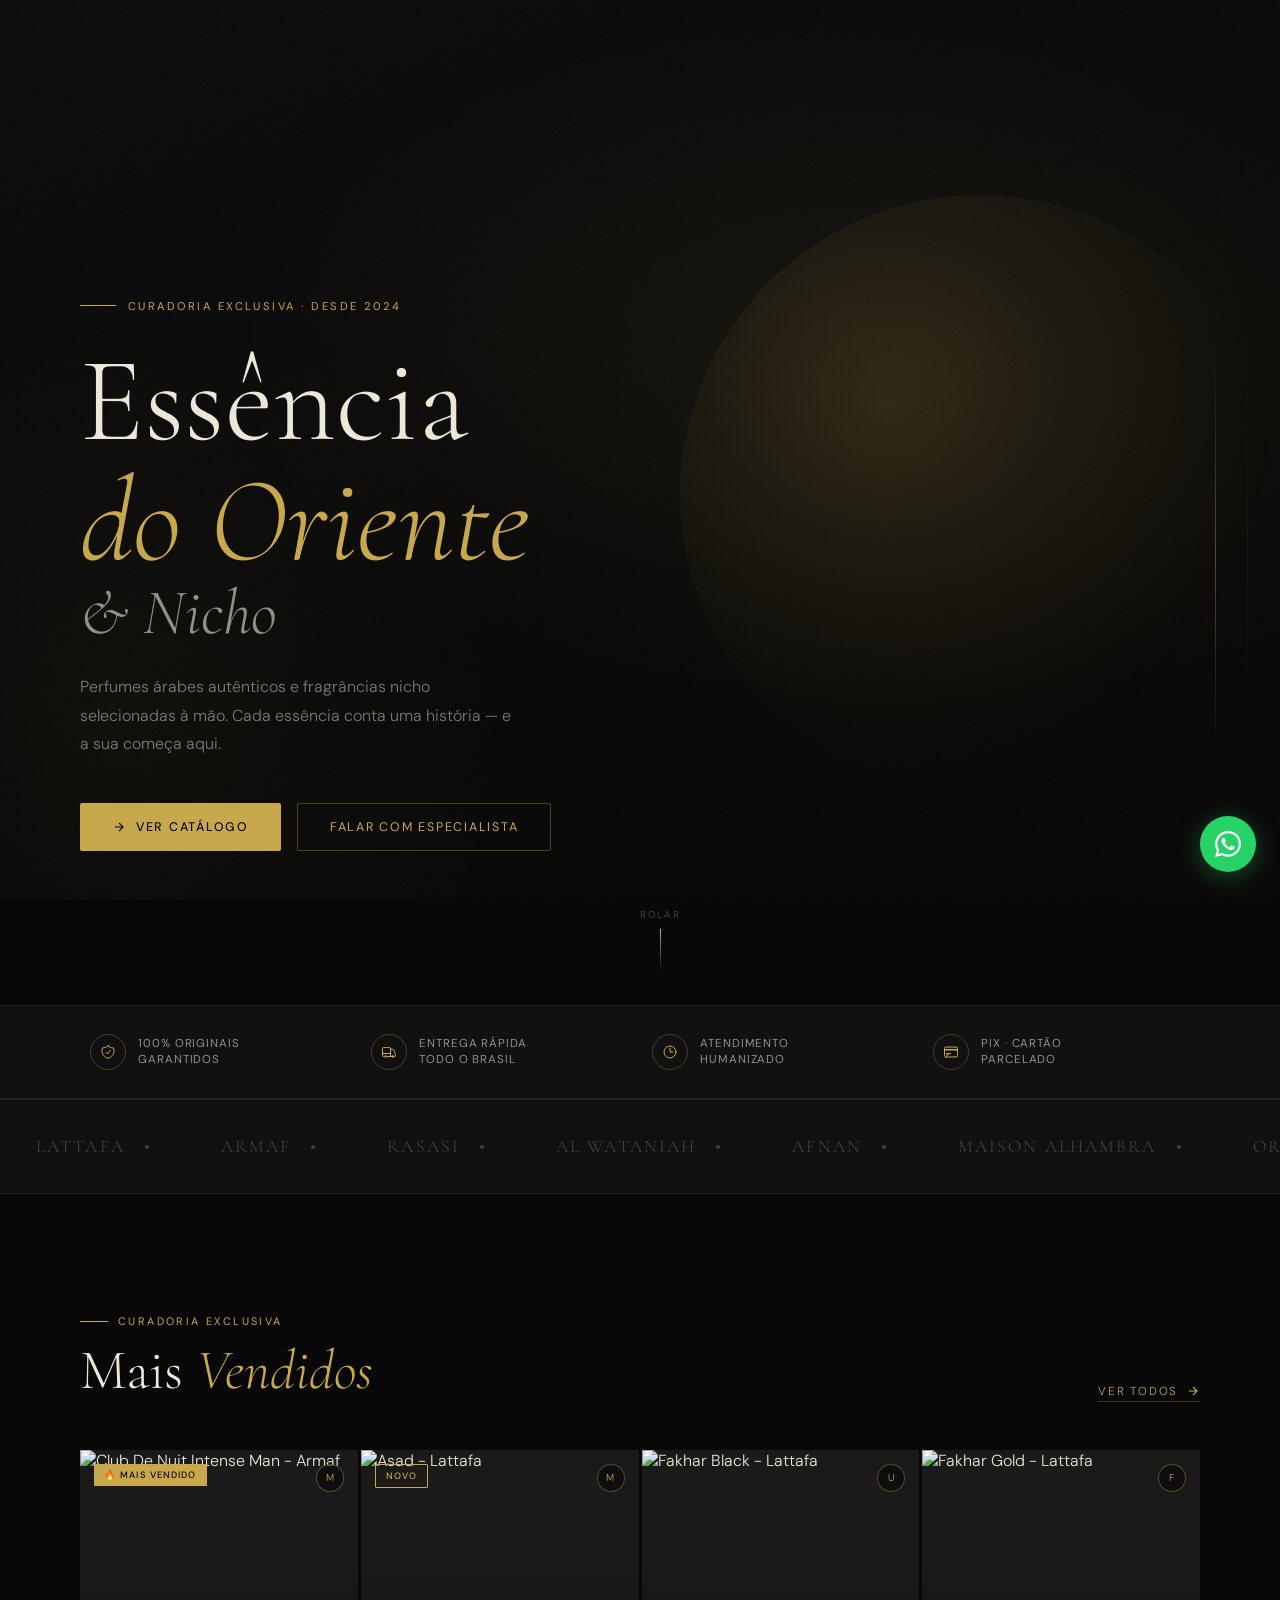
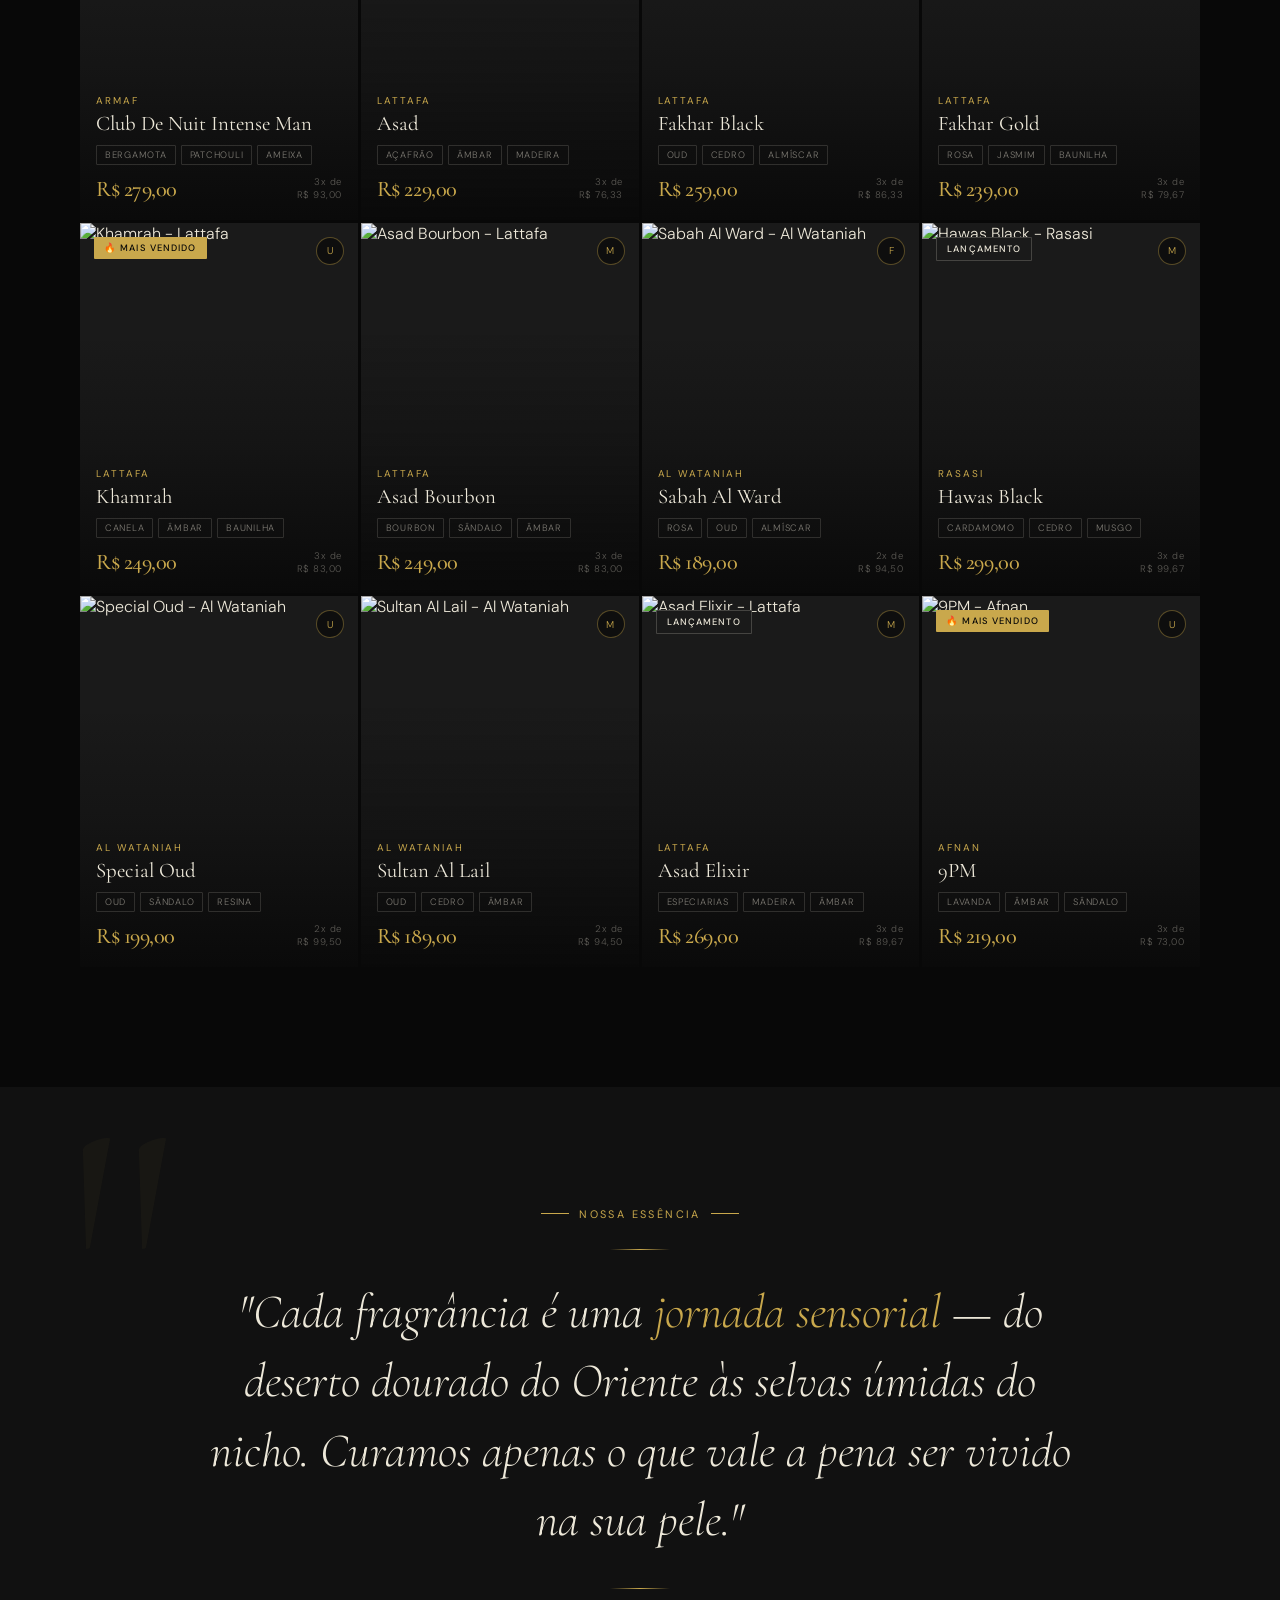
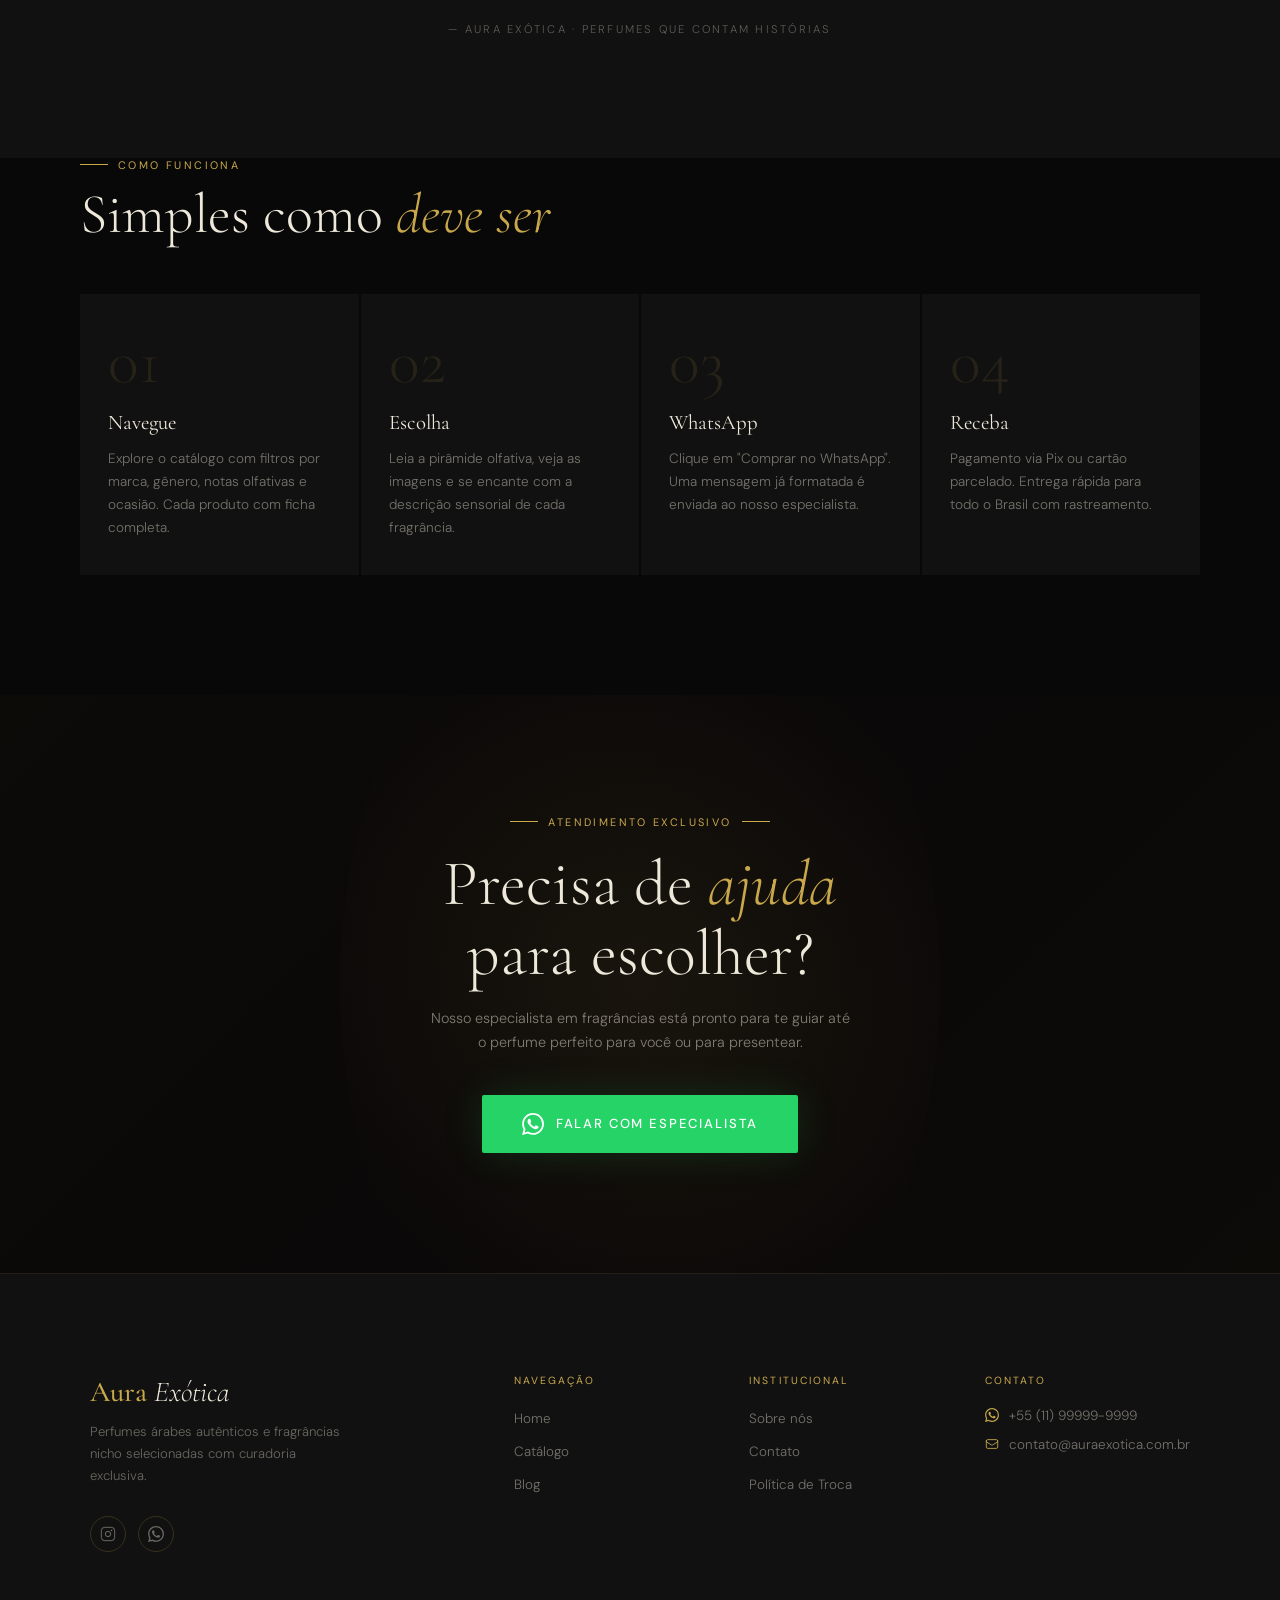
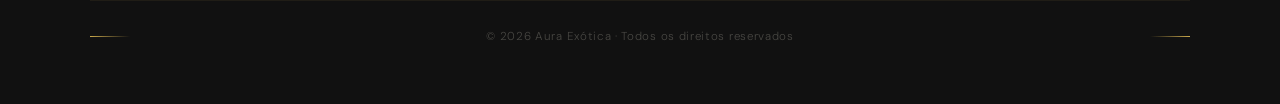
==== index.html @ 04cea2ae "Update index.html" ====
<!DOCTYPE html>
<html lang="pt-BR">
<head>
<meta charset="UTF-8"/>
<meta name="viewport" content="width=device-width, initial-scale=1.0"/>
<title>Aura Exótica | Perfumes Árabes & Nicho Premium</title>
<meta name="description" content="Curadoria exclusiva de perfumes árabes autênticos e fragrâncias nicho. Essências que contam histórias e despertam sentidos. Compre pelo WhatsApp."/>
<meta name="theme-color" content="#080808"/>
<link rel="preconnect" href="https://fonts.googleapis.com"/>
<link rel="preconnect" href="https://fonts.gstatic.com" crossorigin/>
<link href="https://fonts.googleapis.com/css2?family=Cormorant+Garamond:ital,wght@0,300;0,400;0,500;0,600;1,300;1,400;1,500&family=DM+Sans:wght@300;400;500&display=swap" rel="stylesheet"/>

<style>
/* ============================================================
   CSS VARIABLES & RESET
   ============================================================ */
:root {
  --noir: #080808;
  --noir-2: #111111;
  --noir-3: #1a1a1a;
  --gold: #C9A84C;
  --gold-light: #E4C97A;
  --gold-dim: rgba(201,168,76,0.15);
  --cream: #EDE8D9;
  --cream-dim: rgba(237,232,217,0.6);
  --white: #ffffff;
  --font-display: 'Cormorant Garamond', Georgia, serif;
  --font-body: 'DM Sans', sans-serif;
  --ease-out: cubic-bezier(0.16, 1, 0.3, 1);
  --ease-in-out: cubic-bezier(0.76, 0, 0.24, 1);
}

*, *::before, *::after { box-sizing: border-box; margin: 0; padding: 0; }

html {
  scroll-behavior: smooth;
  font-size: 16px;
}

body {
  background: var(--noir);
  color: var(--cream);
  font-family: var(--font-body);
  font-weight: 300;
  overflow-x: hidden;
  -webkit-font-smoothing: antialiased;
}

img { display: block; max-width: 100%; }
a { text-decoration: none; color: inherit; }

/* ============================================================
   GRAIN TEXTURE OVERLAY
   ============================================================ */
body::before {
  content: '';
  position: fixed;
  inset: 0;
  background-image: url("data:image/svg+xml,%3Csvg viewBox='0 0 256 256' xmlns='http://www.w3.org/2000/svg'%3E%3Cfilter id='noise'%3E%3CfeTurbulence type='fractalNoise' baseFrequency='0.9' numOctaves='4' stitchTiles='stitch'/%3E%3C/filter%3E%3Crect width='100%25' height='100%25' filter='url(%23noise)' opacity='1'/%3E%3C/svg%3E");
  background-size: 200px 200px;
  opacity: 0.028;
  pointer-events: none;
  z-index: 9999;
}

/* ============================================================
   ANNOUNCEMENT BAR
   ============================================================ */
.announce {
  background: var(--gold);
  color: var(--noir);
  text-align: center;
  padding: 10px 20px;
  font-family: var(--font-body);
  font-size: 0.72rem;
  font-weight: 500;
  letter-spacing: 0.12em;
  text-transform: uppercase;
}

/* ============================================================
   HEADER / NAV
   ============================================================ */
.header {
  position: absolut;
  top: 50px;
  left: 0;
  right: 0;
  z-index: 900;
  padding: 0 24px;
  height: 64px;
  display: flex;
  align-items: center;
  justify-content: space-between;
  transition: background 0.5s var(--ease-out), backdrop-filter 0.5s, border-color 0.5s;
  border-bottom: 1px solid transparent;
}

.header.scrolled {
  background: rgba(8,8,8,0.92);
  backdrop-filter: blur(20px);
  -webkit-backdrop-filter: blur(20px);
  border-color: rgba(201,168,76,0.15);
}

.header-logo {
  font-family: var(--font-display);
  font-size: 1.5rem;
  font-weight: 500;
  letter-spacing: 0.06em;
  color: var(--gold);
  flex-shrink: 0;
}

.header-logo span {
  font-style: italic;
  font-weight: 300;
  color: var(--cream);
}

.nav-links {
  display: none;
  list-style: none;
  gap: 36px;
  align-items: center;
}

.nav-links a {
  font-size: 0.72rem;
  letter-spacing: 0.15em;
  text-transform: uppercase;
  color: var(--cream-dim);
  transition: color 0.25s;
  font-weight: 400;
}

.nav-links a:hover { color: var(--gold); }

.header-cta {
  display: flex;
  align-items: center;
  gap: 16px;
}

.btn-wa-header {
  display: flex;
  align-items: center;
  gap: 8px;
  background: var(--gold);
  color: var(--noir);
  padding: 9px 18px;
  border-radius: 2px;
  font-size: 0.72rem;
  font-weight: 500;
  letter-spacing: 0.12em;
  text-transform: uppercase;
  transition: background 0.2s, transform 0.2s;
  white-space: nowrap;
}

.btn-wa-header:hover {
  background: var(--gold-light);
  transform: translateY(-1px);
}

.btn-wa-header svg { width: 15px; height: 15px; }

@media (min-width: 768px) {
  .header { padding: 0 48px; height: 70px; }
  .header-logo { font-size: 1.7rem; }
  .nav-links { display: flex; }
}

@media (min-width: 1200px) {
  .header { padding: 0 80px; }
}

/* ============================================================
   HERO
   ============================================================ */
.hero {
  position: relative;
  min-height: 100svh;
  display: flex;
  align-items: center;
  overflow: hidden;
  padding: 100px 24px 60px;
}

.hero-bg {
  position: fixed;
  inset: 0;
  background:
    radial-gradient(ellipse 80% 60% at 70% 40%, rgba(201,168,76,0.07) 0%, transparent 65%),
    radial-gradient(ellipse 50% 80% at 10% 80%, rgba(201,168,76,0.04) 0%, transparent 60%),
    linear-gradient(160deg, #0d0d0d 0%, #080808 60%, #0a0807 100%);
}

/* Animated golden orb */
.hero-orb {
  position: absolute;
  right: -10%;
  top: 10%;
  width: 55vw;
  max-width: 600px;
  aspect-ratio: 1;
  border-radius: 50%;
  background: radial-gradient(circle at 35% 35%,
    rgba(201,168,76,0.15) 0%,
    rgba(201,168,76,0.06) 35%,
    transparent 70%
  );
  animation: orb-float 8s ease-in-out infinite;
}

@keyframes orb-float {
  0%, 100% { transform: translateY(0) scale(1); }
  50% { transform: translateY(-24px) scale(1.03); }
}

/* Decorative lines */
.hero-lines {
  position: absolute;
  right: 5%;
  top: 50%;
  transform: translateY(-50%);
  width: 1px;
  height: 45vh;
  opacity: 0;
  animation: line-reveal 1.4s var(--ease-out) 0.8s forwards;
}

.hero-lines::before,
.hero-lines::after {
  content: '';
  position: absolute;
  top: 0;
  width: 1px;
  height: 100%;
  background: linear-gradient(to bottom, transparent, var(--gold), transparent);
}

.hero-lines::before { left: 0; }
.hero-lines::after { left: 32px; animation: line-reveal2 1.4s var(--ease-out) 1s forwards; opacity: 0; }

@keyframes line-reveal {
  from { opacity: 0; height: 0; }
  to { opacity: 0.4; height: 45vh; }
}
@keyframes line-reveal2 {
  from { opacity: 0; height: 0; }
  to { opacity: 0.2; height: 45vh; }
}

.hero-content {
  position: relative;
  z-index: 2;
  max-width: 700px;
}

.hero-eyebrow {
  display: flex;
  align-items: center;
  gap: 12px;
  margin-bottom: 28px;
  opacity: 0;
  animation: fade-up 0.8s var(--ease-out) 0.2s forwards;
}

.hero-eyebrow-line {
  width: 36px;
  height: 1px;
  background: var(--gold);
}

.hero-eyebrow-text {
  font-size: 0.7rem;
  letter-spacing: 0.22em;
  text-transform: uppercase;
  color: var(--gold);
  font-weight: 400;
}

.hero-title {
  font-family: var(--font-display);
  font-weight: 300;
  line-height: 1.0;
  margin-bottom: 28px;
}

.hero-title-line {
  display: block;
  overflow: hidden;
}

.hero-title-inner {
  display: block;
  transform: translateY(110%);
  animation: slide-up 0.9s var(--ease-out) forwards;
}

.hero-title-line:nth-child(1) .hero-title-inner { animation-delay: 0.3s; font-size: clamp(3rem, 10vw, 7.5rem); color: var(--cream); }
.hero-title-line:nth-child(2) .hero-title-inner { animation-delay: 0.45s; font-size: clamp(3rem, 10vw, 7.5rem); color: var(--gold); font-style: italic; }
.hero-title-line:nth-child(3) .hero-title-inner { animation-delay: 0.6s; font-size: clamp(1.8rem, 5vw, 4rem); color: var(--cream-dim); font-style: italic; }

@keyframes slide-up {
  to { transform: translateY(0); }
}

.hero-sub {
  font-size: clamp(0.88rem, 2vw, 1rem);
  color: rgba(237,232,217,0.5);
  line-height: 1.8;
  max-width: 440px;
  margin-bottom: 44px;
  opacity: 0;
  animation: fade-up 0.8s var(--ease-out) 0.9s forwards;
}

.hero-actions {
  display: flex;
  flex-wrap: wrap;
  gap: 16px;
  opacity: 0;
  animation: fade-up 0.8s var(--ease-out) 1.0s forwards;
}

.btn-primary {
  display: inline-flex;
  align-items: center;
  gap: 10px;
  background: var(--gold);
  color: var(--noir);
  padding: 15px 32px;
  border-radius: 2px;
  font-size: 0.78rem;
  font-weight: 500;
  letter-spacing: 0.14em;
  text-transform: uppercase;
  transition: background 0.25s, transform 0.25s;
}

.btn-primary:hover {
  background: var(--gold-light);
  transform: translateY(-2px);
}

.btn-secondary {
  display: inline-flex;
  align-items: center;
  gap: 10px;
  border: 1px solid rgba(201,168,76,0.35);
  color: var(--gold);
  padding: 15px 32px;
  border-radius: 2px;
  font-size: 0.78rem;
  font-weight: 400;
  letter-spacing: 0.14em;
  text-transform: uppercase;
  transition: border-color 0.25s, background 0.25s, transform 0.25s;
}

.btn-secondary:hover {
  border-color: var(--gold);
  background: var(--gold-dim);
  transform: translateY(-2px);
}

.hero-scroll {
  position: absolute;
  bottom: 32px;
  left: 50%;
  transform: translateX(-50%);
  display: flex;
  flex-direction: column;
  align-items: center;
  gap: 8px;
  opacity: 0;
  animation: fade-up 0.8s var(--ease-out) 1.4s forwards;
}

.hero-scroll-text {
  font-size: 0.62rem;
  letter-spacing: 0.2em;
  text-transform: uppercase;
  color: rgba(237,232,217,0.3);
}

.hero-scroll-line {
  width: 1px;
  height: 44px;
  background: linear-gradient(to bottom, var(--gold), transparent);
  animation: scroll-pulse 2s ease-in-out infinite;
}

@keyframes scroll-pulse {
  0%, 100% { transform: scaleY(1); opacity: 0.5; }
  50% { transform: scaleY(0.6); opacity: 1; }
}

@keyframes fade-up {
  from { opacity: 0; transform: translateY(20px); }
  to { opacity: 1; transform: translateY(0); }
}

@media (min-width: 768px) {
  .hero { padding: 120px 48px 80px; }
  .hero-orb { right: 0%; }
}

@media (min-width: 1200px) {
  .hero { padding: 140px 80px 100px; }
}

/* ============================================================
   TRUST BADGES
   ============================================================ */
.trust {
  border-top: 1px solid rgba(201,168,76,0.12);
  border-bottom: 1px solid rgba(201,168,76,0.12);
  background: var(--noir-2);
  padding: 28px 24px;
  overflow: hidden;
}

.trust-inner {
  display: flex;
  gap: 0;
  justify-content: space-between;
  flex-wrap: wrap;
  gap: 24px;
  max-width: 1100px;
  margin: 0 auto;
}

.trust-item {
  display: flex;
  align-items: center;
  gap: 12px;
  flex: 1;
  min-width: 140px;
}

.trust-icon {
  width: 36px;
  height: 36px;
  border: 1px solid rgba(201,168,76,0.3);
  border-radius: 50%;
  display: flex;
  align-items: center;
  justify-content: center;
  color: var(--gold);
  flex-shrink: 0;
}

.trust-icon svg { width: 16px; height: 16px; }

.trust-label {
  font-size: 0.72rem;
  letter-spacing: 0.08em;
  text-transform: uppercase;
  color: var(--cream-dim);
  font-weight: 400;
  line-height: 1.4;
}

/* ============================================================
   SECTION SHARED
   ============================================================ */
.section {
  padding: 80px 24px;
}

.section-header {
  display: flex;
  align-items: flex-end;
  justify-content: space-between;
  margin-bottom: 48px;
  flex-wrap: wrap;
  gap: 16px;
}

.section-label {
  display: flex;
  align-items: center;
  gap: 10px;
  margin-bottom: 12px;
}

.section-label-line {
  width: 28px;
  height: 1px;
  background: var(--gold);
}

.section-label-text {
  font-size: 0.68rem;
  letter-spacing: 0.22em;
  text-transform: uppercase;
  color: var(--gold);
  font-weight: 400;
}

.section-title {
  font-family: var(--font-display);
  font-weight: 300;
  font-size: clamp(2rem, 5vw, 3.5rem);
  color: var(--cream);
  line-height: 1.1;
}

.section-title em {
  font-style: italic;
  color: var(--gold);
}

.section-link {
  display: flex;
  align-items: center;
  gap: 8px;
  font-size: 0.72rem;
  letter-spacing: 0.15em;
  text-transform: uppercase;
  color: var(--gold);
  border-bottom: 1px solid rgba(201,168,76,0.3);
  padding-bottom: 2px;
  transition: gap 0.25s, border-color 0.25s;
  white-space: nowrap;
}

.section-link:hover {
  gap: 14px;
  border-color: var(--gold);
}

@media (min-width: 768px) {
  .section { padding: 100px 48px; }
}

@media (min-width: 1200px) {
  .section { padding: 120px 80px; }
}

/* ============================================================
   PRODUCTS GRID
   ============================================================ */
.products-grid {
  display: grid;
  grid-template-columns: repeat(2, 1fr);
  gap: 2px;
}

@media (min-width: 640px) {
  .products-grid { grid-template-columns: repeat(2, 1fr); gap: 3px; }
}

@media (min-width: 900px) {
  .products-grid { grid-template-columns: repeat(3, 1fr); }
}

@media (min-width: 1200px) {
  .products-grid { grid-template-columns: repeat(4, 1fr); }
}

/* ============================================================
   PRODUCT CARD
   ============================================================ */
.product-card {
  position: relative;
  background: var(--noir-2);
  overflow: hidden;
  cursor: pointer;
  group: true;
}

.product-card-image-wrap {
  position: relative;
  aspect-ratio: 3/4;
  background: var(--noir-3);
  overflow: hidden;
}

.product-card-image-wrap::after {
  content: '';
  position: absolute;
  inset: 0;
  background: linear-gradient(to top,
    rgba(8,8,8,0.9) 0%,
    rgba(8,8,8,0.3) 40%,
    transparent 70%
  );
  transition: opacity 0.4s;
}

.product-card:hover .product-card-image-wrap::after {
  opacity: 0.7;
}

.product-card-img {
  width: 100%;
  height: 100%;
  object-fit: cover;
  object-position: center;
  transition: transform 0.7s var(--ease-out);
}

.product-card:hover .product-card-img {
  transform: scale(1.06);
}

/* Gold line on top */
.product-card::before {
  content: '';
  position: absolute;
  top: 0;
  left: 0;
  right: 0;
  height: 2px;
  background: linear-gradient(to right, transparent, var(--gold), transparent);
  transform: scaleX(0);
  transition: transform 0.4s var(--ease-out);
  z-index: 3;
}

.product-card:hover::before {
  transform: scaleX(1);
}

.product-badge {
  position: absolute;
  top: 14px;
  left: 14px;
  z-index: 4;
  background: var(--gold);
  color: var(--noir);
  font-size: 0.58rem;
  font-weight: 500;
  letter-spacing: 0.12em;
  text-transform: uppercase;
  padding: 5px 10px;
  border-radius: 1px;
}

.product-badge.badge-new {
  background: transparent;
  color: var(--gold);
  border: 1px solid var(--gold);
}

.product-badge.badge-launch {
  background: var(--noir-3);
  color: var(--cream);
  border: 1px solid rgba(237,232,217,0.2);
}

.product-gender {
  position: absolute;
  top: 14px;
  right: 14px;
  z-index: 4;
  width: 28px;
  height: 28px;
  border: 1px solid rgba(201,168,76,0.4);
  border-radius: 50%;
  display: flex;
  align-items: center;
  justify-content: center;
  font-size: 0.62rem;
  letter-spacing: 0.05em;
  color: var(--gold);
  background: rgba(8,8,8,0.6);
}

.product-info {
  position: absolute;
  bottom: 0;
  left: 0;
  right: 0;
  padding: 16px 16px 18px;
  z-index: 2;
  transform: translateY(0);
  transition: transform 0.4s var(--ease-out);
}

.product-brand {
  font-size: 0.62rem;
  letter-spacing: 0.2em;
  text-transform: uppercase;
  color: var(--gold);
  margin-bottom: 5px;
  font-weight: 400;
}

.product-name {
  font-family: var(--font-display);
  font-size: clamp(1rem, 2.5vw, 1.3rem);
  font-weight: 400;
  color: var(--cream);
  line-height: 1.2;
  margin-bottom: 8px;
}

.product-notes {
  display: flex;
  flex-wrap: wrap;
  gap: 5px;
  margin-bottom: 10px;
}

.note-chip {
  font-size: 0.58rem;
  letter-spacing: 0.08em;
  text-transform: uppercase;
  color: rgba(237,232,217,0.5);
  border: 1px solid rgba(237,232,217,0.15);
  padding: 3px 8px;
  border-radius: 1px;
}

.product-price-row {
  display: flex;
  align-items: center;
  justify-content: space-between;
  margin-bottom: 0;
}

.product-price {
  font-family: var(--font-display);
  font-size: 1.4rem;
  font-weight: 500;
  color: var(--gold);
  letter-spacing: -0.02em;
}

.product-installments {
  font-size: 0.6rem;
  color: rgba(237,232,217,0.35);
  letter-spacing: 0.05em;
  text-align: right;
}

/* WhatsApp button - slides up on hover */
.product-wa-btn {
  position: absolute;
  bottom: 0;
  left: 0;
  right: 0;
  background: var(--gold);
  color: var(--noir);
  text-align: center;
  padding: 14px;
  font-size: 0.7rem;
  font-weight: 500;
  letter-spacing: 0.14em;
  text-transform: uppercase;
  display: flex;
  align-items: center;
  justify-content: center;
  gap: 8px;
  transform: translateY(100%);
  transition: transform 0.35s var(--ease-out);
  z-index: 5;
}

.product-wa-btn svg { width: 16px; height: 16px; flex-shrink: 0; }

.product-card:hover .product-wa-btn {
  transform: translateY(0);
}

/* Mobile tap behavior */
@media (hover: none) {
  .product-wa-btn { transform: translateY(0); }
  .product-card::before { transform: scaleX(1); }
}

/* Reveal animation */
.product-card {
  opacity: 0;
  transform: translateY(30px);
  transition: opacity 0.6s var(--ease-out), transform 0.6s var(--ease-out);
}

.product-card.visible {
  opacity: 1;
  transform: translateY(0);
}

/* ============================================================
   BRAND MARQUEE
   ============================================================ */
.marquee-section {
  padding: 36px 0;
  border-top: 1px solid rgba(201,168,76,0.1);
  border-bottom: 1px solid rgba(201,168,76,0.1);
  overflow: hidden;
  background: var(--noir-2);
}

.marquee-track {
  display: flex;
  gap: 0;
  animation: marquee 28s linear infinite;
  width: max-content;
}

.marquee-track:hover { animation-play-state: paused; }

.marquee-item {
  display: flex;
  align-items: center;
  gap: 20px;
  padding: 0 36px;
  white-space: nowrap;
}

.marquee-brand {
  font-family: var(--font-display);
  font-size: 1.1rem;
  font-weight: 300;
  letter-spacing: 0.12em;
  text-transform: uppercase;
  color: rgba(237,232,217,0.25);
  transition: color 0.25s;
}

.marquee-brand:hover { color: var(--gold); }

.marquee-dot {
  width: 4px;
  height: 4px;
  border-radius: 50%;
  background: rgba(201,168,76,0.3);
}

@keyframes marquee {
  from { transform: translateX(0); }
  to { transform: translateX(-50%); }
}

/* ============================================================
   PHILOSOPHY SECTION
   ============================================================ */
.philosophy {
  background: var(--noir-2);
  padding: 100px 24px;
  position: relative;
  overflow: hidden;
}

.philosophy::before {
  content: '"';
  position: absolute;
  top: -20px;
  left: 5%;
  font-family: var(--font-display);
  font-size: clamp(200px, 35vw, 400px);
  color: rgba(201,168,76,0.04);
  line-height: 1;
  pointer-events: none;
  user-select: none;
}

.philosophy-inner {
  max-width: 900px;
  margin: 0 auto;
  text-align: center;
}

.philosophy-quote {
  font-family: var(--font-display);
  font-style: italic;
  font-weight: 300;
  font-size: clamp(1.7rem, 4vw, 3rem);
  color: var(--cream);
  line-height: 1.45;
  margin-bottom: 32px;
}

.philosophy-quote em {
  color: var(--gold);
  font-style: italic;
}

.philosophy-attr {
  font-size: 0.7rem;
  letter-spacing: 0.2em;
  text-transform: uppercase;
  color: rgba(237,232,217,0.35);
}

.philosophy-divider {
  width: 60px;
  height: 1px;
  background: linear-gradient(to right, transparent, var(--gold), transparent);
  margin: 28px auto;
}

@media (min-width: 768px) {
  .philosophy { padding: 120px 48px; }
}

/* ============================================================
   PROCESS SECTION
   ============================================================ */
.process-grid {
  display: grid;
  grid-template-columns: 1fr;
  gap: 2px;
}

@media (min-width: 640px) {
  .process-grid { grid-template-columns: repeat(2, 1fr); }
}

@media (min-width: 900px) {
  .process-grid { grid-template-columns: repeat(4, 1fr); }
}

.process-card {
  background: var(--noir-2);
  padding: 36px 28px;
  position: relative;
  overflow: hidden;
  transition: background 0.3s;
}

.process-card:hover { background: var(--noir-3); }

.process-card::after {
  content: '';
  position: absolute;
  bottom: 0;
  left: 0;
  right: 0;
  height: 2px;
  background: linear-gradient(to right, var(--gold), transparent);
  transform: scaleX(0);
  transform-origin: left;
  transition: transform 0.4s var(--ease-out);
}

.process-card:hover::after { transform: scaleX(1); }

.process-num {
  font-family: var(--font-display);
  font-size: 4rem;
  font-weight: 300;
  color: rgba(201,168,76,0.12);
  line-height: 1;
  margin-bottom: 16px;
}

.process-title {
  font-family: var(--font-display);
  font-size: 1.3rem;
  font-weight: 400;
  color: var(--cream);
  margin-bottom: 12px;
}

.process-text {
  font-size: 0.85rem;
  color: rgba(237,232,217,0.45);
  line-height: 1.7;
}

/* ============================================================
   CTA BANNER
   ============================================================ */
.cta-banner {
  padding: 80px 24px;
  background: linear-gradient(135deg, #0d0b08 0%, #0a0808 50%, #0d0b08 100%);
  position: relative;
  overflow: hidden;
  text-align: center;
}

.cta-banner::before {
  content: '';
  position: absolute;
  top: 50%;
  left: 50%;
  transform: translate(-50%, -50%);
  width: 70vw;
  height: 70vw;
  max-width: 600px;
  border-radius: 50%;
  background: radial-gradient(circle, rgba(201,168,76,0.08) 0%, transparent 65%);
  pointer-events: none;
}

.cta-banner-title {
  font-family: var(--font-display);
  font-size: clamp(2rem, 5vw, 4rem);
  font-weight: 300;
  color: var(--cream);
  margin-bottom: 16px;
  line-height: 1.1;
}

.cta-banner-title em { font-style: italic; color: var(--gold); }

.cta-banner-sub {
  font-size: 0.9rem;
  color: rgba(237,232,217,0.5);
  margin-bottom: 40px;
  max-width: 420px;
  margin-left: auto;
  margin-right: auto;
  line-height: 1.7;
}

.btn-wa-large {
  display: inline-flex;
  align-items: center;
  gap: 12px;
  background: #25D366;
  color: white;
  padding: 18px 40px;
  border-radius: 2px;
  font-size: 0.82rem;
  font-weight: 500;
  letter-spacing: 0.14em;
  text-transform: uppercase;
  transition: background 0.25s, transform 0.25s, box-shadow 0.25s;
  box-shadow: 0 0 40px rgba(37,211,102,0.15);
}

.btn-wa-large:hover {
  background: #1ebe5d;
  transform: translateY(-2px);
  box-shadow: 0 8px 40px rgba(37,211,102,0.25);
}

.btn-wa-large svg { width: 22px; height: 22px; }

@media (min-width: 768px) {
  .cta-banner { padding: 120px 48px; }
}

/* ============================================================
   FOOTER
   ============================================================ */
.footer {
  background: var(--noir-2);
  border-top: 1px solid rgba(201,168,76,0.1);
  padding: 60px 24px 36px;
}

.footer-grid {
  display: grid;
  grid-template-columns: 1fr;
  gap: 48px;
  max-width: 1100px;
  margin: 0 auto 48px;
}

@media (min-width: 640px) {
  .footer-grid { grid-template-columns: repeat(2, 1fr); }
}

@media (min-width: 900px) {
  .footer-grid { grid-template-columns: 2fr 1fr 1fr 1fr; }
}

.footer-brand-name {
  font-family: var(--font-display);
  font-size: 1.8rem;
  font-weight: 500;
  color: var(--gold);
  margin-bottom: 12px;
}

.footer-brand-name span {
  font-style: italic;
  font-weight: 300;
  color: var(--cream);
}

.footer-tagline {
  font-size: 0.82rem;
  color: rgba(237,232,217,0.4);
  line-height: 1.7;
  max-width: 260px;
  margin-bottom: 28px;
}

.footer-social {
  display: flex;
  gap: 12px;
}

.footer-social-btn {
  width: 36px;
  height: 36px;
  border: 1px solid rgba(201,168,76,0.2);
  border-radius: 50%;
  display: flex;
  align-items: center;
  justify-content: center;
  color: rgba(237,232,217,0.4);
  transition: border-color 0.25s, color 0.25s, background 0.25s;
}

.footer-social-btn:hover {
  border-color: var(--gold);
  color: var(--gold);
  background: var(--gold-dim);
}

.footer-social-btn svg { width: 16px; height: 16px; }

.footer-col-title {
  font-size: 0.65rem;
  letter-spacing: 0.2em;
  text-transform: uppercase;
  color: var(--gold);
  margin-bottom: 20px;
  font-weight: 400;
}

.footer-links {
  list-style: none;
  display: flex;
  flex-direction: column;
  gap: 12px;
}

.footer-links a {
  font-size: 0.84rem;
  color: rgba(237,232,217,0.45);
  transition: color 0.25s;
}

.footer-links a:hover { color: var(--cream); }

.footer-contact-item {
  display: flex;
  align-items: center;
  gap: 10px;
  font-size: 0.84rem;
  color: rgba(237,232,217,0.45);
  margin-bottom: 12px;
}

.footer-contact-item svg {
  width: 14px;
  height: 14px;
  color: var(--gold);
  flex-shrink: 0;
}

.footer-bottom {
  max-width: 1100px;
  margin: 0 auto;
  padding-top: 28px;
  border-top: 1px solid rgba(201,168,76,0.08);
  display: flex;
  align-items: center;
  justify-content: space-between;
  flex-wrap: wrap;
  gap: 12px;
}

.footer-copy {
  font-size: 0.72rem;
  color: rgba(237,232,217,0.25);
  letter-spacing: 0.06em;
}

.footer-gold-line {
  width: 40px;
  height: 1px;
  background: linear-gradient(to right, var(--gold), transparent);
}

/* ============================================================
   FLOATING WHATSAPP
   ============================================================ */
.float-wa {
  position: fixed;
  bottom: 28px;
  right: 24px;
  z-index: 800;
  width: 56px;
  height: 56px;
  background: #25D366;
  border-radius: 50%;
  display: flex;
  align-items: center;
  justify-content: center;
  box-shadow: 0 4px 24px rgba(37,211,102,0.35);
  animation: wa-pulse 3s ease-in-out infinite;
  transition: transform 0.25s, box-shadow 0.25s;
}

.float-wa:hover {
  transform: scale(1.08);
  box-shadow: 0 6px 30px rgba(37,211,102,0.5);
  animation: none;
}

.float-wa svg { width: 26px; height: 26px; }

@keyframes wa-pulse {
  0%, 100% { box-shadow: 0 4px 24px rgba(37,211,102,0.35); }
  50% { box-shadow: 0 4px 36px rgba(37,211,102,0.55); }
}

/* ============================================================
   SCROLL REVEAL UTILITY
   ============================================================ */
.reveal {
  opacity: 0;
  transform: translateY(32px);
  transition: opacity 0.7s var(--ease-out), transform 0.7s var(--ease-out);
}

.reveal.visible {
  opacity: 1;
  transform: translateY(0);
}

.reveal-delay-1 { transition-delay: 0.1s; }
.reveal-delay-2 { transition-delay: 0.2s; }
.reveal-delay-3 { transition-delay: 0.3s; }
.reveal-delay-4 { transition-delay: 0.4s; }

/* ============================================================
   SKELETON LOADING
   ============================================================ */
.skeleton {
  background: linear-gradient(90deg, var(--noir-3) 25%, rgba(201,168,76,0.05) 50%, var(--noir-3) 75%);
  background-size: 200% 100%;
  animation: shimmer 1.5s infinite;
  border-radius: 1px;
}

@keyframes shimmer {
  from { background-position: 200% 0; }
  to { background-position: -200% 0; }
}

/* ============================================================
   CONTAINER
   ============================================================ */
.container {
  max-width: 1400px;
  margin: 0 auto;
}

@media (min-width: 768px) {
  .footer { padding: 80px 48px 48px; }
}

@media (min-width: 1200px) {
  .footer { padding: 100px 80px 60px; }
  .section.products-section { padding: 120px 80px; }
}
</style>
</head>
<body>

<!-- ANNOUNCE -->
<div class="announce">
  ✦ Frete Grátis acima de R$150 &nbsp;·&nbsp; 100% Originais Garantidos &nbsp;·&nbsp; Atendimento via WhatsApp
</div>

<!-- HEADER -->
<header class="header" id="header">
  <a href="index.html" class="header-logo">Aura <span>Exótica</span></a>

  <nav>
    <ul class="nav-links">
      <li><a href="catalogo.html">Catálogo</a></li>
      <li><a href="blog.html">Blog</a></li>
      <li><a href="sobre.html">Sobre</a></li>
      <li><a href="contato.html">Contato</a></li>
    </ul>
  </nav>

  <div class="header-cta">
    <a href="https://wa.me/5511999999999?text=Olá! Quero ajuda para escolher um perfume árabe." class="btn-wa-header" target="_blank" rel="noopener">
      <svg viewBox="0 0 24 24" fill="currentColor"><path d="M17.472 14.382c-.297-.149-1.758-.867-2.03-.967-.273-.099-.471-.148-.67.15-.197.297-.767.966-.94 1.164-.173.199-.347.223-.644.075-.297-.15-1.255-.463-2.39-1.475-.883-.788-1.48-1.761-1.653-2.059-.173-.297-.018-.458.13-.606.134-.133.298-.347.446-.52.149-.174.198-.298.298-.497.099-.198.05-.371-.025-.52-.075-.149-.669-1.612-.916-2.207-.242-.579-.487-.5-.669-.51-.173-.008-.371-.01-.57-.01-.198 0-.52.074-.792.372-.272.297-1.04 1.016-1.04 2.479 0 1.462 1.065 2.875 1.213 3.074.149.198 2.096 3.2 5.077 4.487.709.306 1.262.489 1.694.625.712.227 1.36.195 1.871.118.571-.085 1.758-.719 2.006-1.413.248-.694.248-1.289.173-1.413-.074-.124-.272-.198-.57-.347m-5.421 7.403h-.004a9.87 9.87 0 01-5.031-1.378l-.361-.214-3.741.982.998-3.648-.235-.374a9.86 9.86 0 01-1.51-5.26c.001-5.45 4.436-9.884 9.888-9.884 2.64 0 5.122 1.03 6.988 2.898a9.825 9.825 0 012.893 6.994c-.003 5.45-4.437 9.884-9.885 9.884m8.413-18.297A11.815 11.815 0 0012.05 0C5.495 0 .16 5.335.157 11.892c0 2.096.547 4.142 1.588 5.945L.057 24l6.305-1.654a11.882 11.882 0 005.683 1.448h.005c6.554 0 11.89-5.335 11.893-11.893a11.821 11.821 0 00-3.48-8.413z"/></svg>
      Falar com Especialista
    </a>
  </div>
</header>

<!-- HERO -->
<section class="hero">
  <div class="hero-bg"></div>
  <div class="hero-orb"></div>
  <div class="hero-lines"></div>

  <div class="hero-content">
    <div class="hero-eyebrow">
      <div class="hero-eyebrow-line"></div>
      <span class="hero-eyebrow-text">Curadoria Exclusiva · Desde 2024</span>
    </div>

    <h1 class="hero-title">
      <span class="hero-title-line"><span class="hero-title-inner">Essência</span></span>
      <span class="hero-title-line"><span class="hero-title-inner">do Oriente</span></span>
      <span class="hero-title-line"><span class="hero-title-inner">& Nicho</span></span>
    </h1>

    <p class="hero-sub">
      Perfumes árabes autênticos e fragrâncias nicho selecionadas à mão. Cada essência conta uma história — e a sua começa aqui.
    </p>

    <div class="hero-actions">
      <a href="catalogo.html" class="btn-primary">
        <svg width="14" height="14" viewBox="0 0 24 24" fill="none" stroke="currentColor" stroke-width="2"><path d="M5 12h14M12 5l7 7-7 7"/></svg>
        Ver Catálogo
      </a>
      <a href="https://wa.me/5511999999999?text=Olá! Quero ajuda para escolher um perfume árabe." class="btn-secondary" target="_blank" rel="noopener">
        Falar com Especialista
      </a>
    </div>
  </div>

  <div class="hero-scroll">
    <span class="hero-scroll-text">Rolar</span>
    <div class="hero-scroll-line"></div>
  </div>
</section>

<!-- TRUST BADGES -->
<div class="trust">
  <div class="trust-inner">
    <div class="trust-item reveal">
      <div class="trust-icon">
        <svg viewBox="0 0 24 24" fill="none" stroke="currentColor" stroke-width="1.5"><path d="M9 12.75L11.25 15 15 9.75m-3-7.036A11.959 11.959 0 013.598 6 11.99 11.99 0 003 9.749c0 5.592 3.824 10.29 9 11.623 5.176-1.332 9-6.03 9-11.622 0-1.31-.21-2.571-.598-3.751h-.152c-3.196 0-6.1-1.248-8.25-3.285z" stroke-linecap="round" stroke-linejoin="round"/></svg>
      </div>
      <span class="trust-label">100% Originais<br>Garantidos</span>
    </div>
    <div class="trust-item reveal reveal-delay-1">
      <div class="trust-icon">
        <svg viewBox="0 0 24 24" fill="none" stroke="currentColor" stroke-width="1.5"><path d="M8.25 18.75a1.5 1.5 0 01-3 0m3 0a1.5 1.5 0 00-3 0m3 0h6m-9 0H3.375a1.125 1.125 0 01-1.125-1.125V14.25m17.25 4.5a1.5 1.5 0 01-3 0m3 0a1.5 1.5 0 00-3 0m3 0h1.125c.621 0 1.129-.504 1.09-1.124a17.902 17.902 0 00-3.213-9.193 2.056 2.056 0 00-1.58-.86H14.25M16.5 18.75h-2.25m0-11.177v-.958c0-.568-.422-1.048-.987-1.106a48.554 48.554 0 00-10.026 0 1.106 1.106 0 00-.987 1.106v7.635m12-6.677v6.677m0 4.5v-4.5m0 0h-12" stroke-linecap="round" stroke-linejoin="round"/></svg>
      </div>
      <span class="trust-label">Entrega Rápida<br>Todo o Brasil</span>
    </div>
    <div class="trust-item reveal reveal-delay-2">
      <div class="trust-icon">
        <svg viewBox="0 0 24 24" fill="none" stroke="currentColor" stroke-width="1.5"><path d="M12 6v6h4.5m4.5 0a9 9 0 11-18 0 9 9 0 0118 0z" stroke-linecap="round" stroke-linejoin="round"/></svg>
      </div>
      <span class="trust-label">Atendimento<br>Humanizado</span>
    </div>
    <div class="trust-item reveal reveal-delay-3">
      <div class="trust-icon">
        <svg viewBox="0 0 24 24" fill="none" stroke="currentColor" stroke-width="1.5"><path d="M2.25 8.25h19.5M2.25 9h19.5m-16.5 5.25h6m-6 2.25h3m-3.75 3h15a2.25 2.25 0 002.25-2.25V6.75A2.25 2.25 0 0019.5 4.5h-15a2.25 2.25 0 00-2.25 2.25v10.5A2.25 2.25 0 004.5 19.5z" stroke-linecap="round" stroke-linejoin="round"/></svg>
      </div>
      <span class="trust-label">Pix · Cartão<br>Parcelado</span>
    </div>
  </div>
</div>

<!-- BRAND MARQUEE -->
<div class="marquee-section">
  <div class="marquee-track" aria-hidden="true">
    <!-- Repeated twice for seamless loop -->
    <div class="marquee-item"><span class="marquee-brand">Lattafa</span><div class="marquee-dot"></div></div>
    <div class="marquee-item"><span class="marquee-brand">Armaf</span><div class="marquee-dot"></div></div>
    <div class="marquee-item"><span class="marquee-brand">Rasasi</span><div class="marquee-dot"></div></div>
    <div class="marquee-item"><span class="marquee-brand">Al Wataniah</span><div class="marquee-dot"></div></div>
    <div class="marquee-item"><span class="marquee-brand">Afnan</span><div class="marquee-dot"></div></div>
    <div class="marquee-item"><span class="marquee-brand">Maison Alhambra</span><div class="marquee-dot"></div></div>
    <div class="marquee-item"><span class="marquee-brand">Orientica</span><div class="marquee-dot"></div></div>
    <div class="marquee-item"><span class="marquee-brand">Paris Corner</span><div class="marquee-dot"></div></div>
    <div class="marquee-item"><span class="marquee-brand">French Avenue</span><div class="marquee-dot"></div></div>
    <div class="marquee-item"><span class="marquee-brand">Khadlaj</span><div class="marquee-dot"></div></div>
    <div class="marquee-item"><span class="marquee-brand">Zimaya</span><div class="marquee-dot"></div></div>
    <div class="marquee-item"><span class="marquee-brand">Aurora Scents</span><div class="marquee-dot"></div></div>
    <!-- Duplicated -->
    <div class="marquee-item"><span class="marquee-brand">Lattafa</span><div class="marquee-dot"></div></div>
    <div class="marquee-item"><span class="marquee-brand">Armaf</span><div class="marquee-dot"></div></div>
    <div class="marquee-item"><span class="marquee-brand">Rasasi</span><div class="marquee-dot"></div></div>
    <div class="marquee-item"><span class="marquee-brand">Al Wataniah</span><div class="marquee-dot"></div></div>
    <div class="marquee-item"><span class="marquee-brand">Afnan</span><div class="marquee-dot"></div></div>
    <div class="marquee-item"><span class="marquee-brand">Maison Alhambra</span><div class="marquee-dot"></div></div>
    <div class="marquee-item"><span class="marquee-brand">Orientica</span><div class="marquee-dot"></div></div>
    <div class="marquee-item"><span class="marquee-brand">Paris Corner</span><div class="marquee-dot"></div></div>
    <div class="marquee-item"><span class="marquee-brand">French Avenue</span><div class="marquee-dot"></div></div>
    <div class="marquee-item"><span class="marquee-brand">Khadlaj</span><div class="marquee-dot"></div></div>
    <div class="marquee-item"><span class="marquee-brand">Zimaya</span><div class="marquee-dot"></div></div>
    <div class="marquee-item"><span class="marquee-brand">Aurora Scents</span><div class="marquee-dot"></div></div>
  </div>
</div>

<!-- PRODUCTS -->
<section class="section products-section" id="catalogo">
  <div class="container">
    <div class="section-header">
      <div>
        <div class="section-label reveal">
          <div class="section-label-line"></div>
          <span class="section-label-text">Curadoria Exclusiva</span>
        </div>
        <h2 class="section-title reveal reveal-delay-1">Mais <em>Vendidos</em></h2>
      </div>
      <a href="catalogo.html" class="section-link reveal reveal-delay-2">
        Ver todos
        <svg width="14" height="14" viewBox="0 0 24 24" fill="none" stroke="currentColor" stroke-width="2"><path d="M5 12h14M12 5l7 7-7 7"/></svg>
      </a>
    </div>

    <div class="products-grid" id="productsGrid">
      <!-- Skeleton while loading -->
      <div class="product-card visible">
        <div class="product-card-image-wrap skeleton" style="aspect-ratio:3/4"></div>
      </div>
      <div class="product-card visible">
        <div class="product-card-image-wrap skeleton" style="aspect-ratio:3/4"></div>
      </div>
      <div class="product-card visible">
        <div class="product-card-image-wrap skeleton" style="aspect-ratio:3/4"></div>
      </div>
      <div class="product-card visible">
        <div class="product-card-image-wrap skeleton" style="aspect-ratio:3/4"></div>
      </div>
    </div>
  </div>
</section>

<!-- PHILOSOPHY -->
<section class="philosophy">
  <div class="philosophy-inner">
    <div class="section-label reveal" style="justify-content:center">
      <div class="section-label-line"></div>
      <span class="section-label-text">Nossa Essência</span>
      <div class="section-label-line"></div>
    </div>
    <div class="philosophy-divider"></div>
    <p class="philosophy-quote reveal">
      "Cada fragrância é uma <em>jornada sensorial</em> — do deserto dourado do Oriente às selvas úmidas do nicho. Curamos apenas o que vale a pena ser vivido na sua pele."
    </p>
    <div class="philosophy-divider"></div>
    <span class="philosophy-attr reveal">— Aura Exótica · Perfumes que Contam Histórias</span>
  </div>
</section>

<!-- PROCESS -->
<section class="section" style="padding-top:0">
  <div class="container">
    <div class="section-header">
      <div>
        <div class="section-label reveal">
          <div class="section-label-line"></div>
          <span class="section-label-text">Como Funciona</span>
        </div>
        <h2 class="section-title reveal reveal-delay-1">Simples como <em>deve ser</em></h2>
      </div>
    </div>

    <div class="process-grid">
      <div class="process-card reveal">
        <div class="process-num">01</div>
        <h3 class="process-title">Navegue</h3>
        <p class="process-text">Explore o catálogo com filtros por marca, gênero, notas olfativas e ocasião. Cada produto com ficha completa.</p>
      </div>
      <div class="process-card reveal reveal-delay-1">
        <div class="process-num">02</div>
        <h3 class="process-title">Escolha</h3>
        <p class="process-text">Leia a pirâmide olfativa, veja as imagens e se encante com a descrição sensorial de cada fragrância.</p>
      </div>
      <div class="process-card reveal reveal-delay-2">
        <div class="process-num">03</div>
        <h3 class="process-title">WhatsApp</h3>
        <p class="process-text">Clique em "Comprar no WhatsApp". Uma mensagem já formatada é enviada ao nosso especialista.</p>
      </div>
      <div class="process-card reveal reveal-delay-3">
        <div class="process-num">04</div>
        <h3 class="process-title">Receba</h3>
        <p class="process-text">Pagamento via Pix ou cartão parcelado. Entrega rápida para todo o Brasil com rastreamento.</p>
      </div>
    </div>
  </div>
</section>

<!-- CTA BANNER -->
<section class="cta-banner">
  <div class="reveal">
    <div class="section-label" style="justify-content:center;margin-bottom:20px">
      <div class="section-label-line"></div>
      <span class="section-label-text">Atendimento Exclusivo</span>
      <div class="section-label-line"></div>
    </div>
    <h2 class="cta-banner-title">Precisa de <em>ajuda</em><br>para escolher?</h2>
    <p class="cta-banner-sub">Nosso especialista em fragrâncias está pronto para te guiar até o perfume perfeito para você ou para presentear.</p>
    <a href="https://wa.me/5511999999999?text=Olá! Preciso de ajuda para escolher um perfume árabe. Pode me recomendar?" class="btn-wa-large" target="_blank" rel="noopener">
      <svg viewBox="0 0 24 24" fill="currentColor"><path d="M17.472 14.382c-.297-.149-1.758-.867-2.03-.967-.273-.099-.471-.148-.67.15-.197.297-.767.966-.94 1.164-.173.199-.347.223-.644.075-.297-.15-1.255-.463-2.39-1.475-.883-.788-1.48-1.761-1.653-2.059-.173-.297-.018-.458.13-.606.134-.133.298-.347.446-.52.149-.174.198-.298.298-.497.099-.198.05-.371-.025-.52-.075-.149-.669-1.612-.916-2.207-.242-.579-.487-.5-.669-.51-.173-.008-.371-.01-.57-.01-.198 0-.52.074-.792.372-.272.297-1.04 1.016-1.04 2.479 0 1.462 1.065 2.875 1.213 3.074.149.198 2.096 3.2 5.077 4.487.709.306 1.262.489 1.694.625.712.227 1.36.195 1.871.118.571-.085 1.758-.719 2.006-1.413.248-.694.248-1.289.173-1.413-.074-.124-.272-.198-.57-.347m-5.421 7.403h-.004a9.87 9.87 0 01-5.031-1.378l-.361-.214-3.741.982.998-3.648-.235-.374a9.86 9.86 0 01-1.51-5.26c.001-5.45 4.436-9.884 9.888-9.884 2.64 0 5.122 1.03 6.988 2.898a9.825 9.825 0 012.893 6.994c-.003 5.45-4.437 9.884-9.885 9.884m8.413-18.297A11.815 11.815 0 0012.05 0C5.495 0 .16 5.335.157 11.892c0 2.096.547 4.142 1.588 5.945L.057 24l6.305-1.654a11.882 11.882 0 005.683 1.448h.005c6.554 0 11.89-5.335 11.893-11.893a11.821 11.821 0 00-3.48-8.413z"/></svg>
      Falar com Especialista
    </a>
  </div>
</section>

<!-- FOOTER -->
<footer class="footer">
  <div class="footer-grid">
    <div>
      <div class="footer-brand-name">Aura <span>Exótica</span></div>
      <p class="footer-tagline">Perfumes árabes autênticos e fragrâncias nicho selecionadas com curadoria exclusiva.</p>
      <div class="footer-social">
        <a href="#" class="footer-social-btn" aria-label="Instagram">
          <svg viewBox="0 0 24 24" fill="none" stroke="currentColor" stroke-width="1.5"><rect x="2" y="2" width="20" height="20" rx="5" ry="5"/><circle cx="12" cy="12" r="4"/><circle cx="17.5" cy="6.5" r="0.5" fill="currentColor"/></svg>
        </a>
        <a href="https://wa.me/5511999999999" class="footer-social-btn" aria-label="WhatsApp" target="_blank" rel="noopener">
          <svg viewBox="0 0 24 24" fill="currentColor"><path d="M17.472 14.382c-.297-.149-1.758-.867-2.03-.967-.273-.099-.471-.148-.67.15-.197.297-.767.966-.94 1.164-.173.199-.347.223-.644.075-.297-.15-1.255-.463-2.39-1.475-.883-.788-1.48-1.761-1.653-2.059-.173-.297-.018-.458.13-.606.134-.133.298-.347.446-.52.149-.174.198-.298.298-.497.099-.198.05-.371-.025-.52-.075-.149-.669-1.612-.916-2.207-.242-.579-.487-.5-.669-.51-.173-.008-.371-.01-.57-.01-.198 0-.52.074-.792.372-.272.297-1.04 1.016-1.04 2.479 0 1.462 1.065 2.875 1.213 3.074.149.198 2.096 3.2 5.077 4.487.709.306 1.262.489 1.694.625.712.227 1.36.195 1.871.118.571-.085 1.758-.719 2.006-1.413.248-.694.248-1.289.173-1.413-.074-.124-.272-.198-.57-.347m-5.421 7.403h-.004a9.87 9.87 0 01-5.031-1.378l-.361-.214-3.741.982.998-3.648-.235-.374a9.86 9.86 0 01-1.51-5.26c.001-5.45 4.436-9.884 9.888-9.884 2.64 0 5.122 1.03 6.988 2.898a9.825 9.825 0 012.893 6.994c-.003 5.45-4.437 9.884-9.885 9.884m8.413-18.297A11.815 11.815 0 0012.05 0C5.495 0 .16 5.335.157 11.892c0 2.096.547 4.142 1.588 5.945L.057 24l6.305-1.654a11.882 11.882 0 005.683 1.448h.005c6.554 0 11.89-5.335 11.893-11.893a11.821 11.821 0 00-3.48-8.413z"/></svg>
        </a>
      </div>
    </div>

    <div>
      <h4 class="footer-col-title">Navegação</h4>
      <ul class="footer-links">
        <li><a href="index.html">Home</a></li>
        <li><a href="catalogo.html">Catálogo</a></li>
        <li><a href="blog.html">Blog</a></li>
      </ul>
    </div>

    <div>
      <h4 class="footer-col-title">Institucional</h4>
      <ul class="footer-links">
        <li><a href="sobre.html">Sobre nós</a></li>
        <li><a href="contato.html">Contato</a></li>
        <li><a href="#">Política de Troca</a></li>
      </ul>
    </div>

    <div>
      <h4 class="footer-col-title">Contato</h4>
      <div class="footer-contact-item">
        <svg viewBox="0 0 24 24" fill="currentColor"><path d="M17.472 14.382c-.297-.149-1.758-.867-2.03-.967-.273-.099-.471-.148-.67.15-.197.297-.767.966-.94 1.164-.173.199-.347.223-.644.075-.297-.15-1.255-.463-2.39-1.475-.883-.788-1.48-1.761-1.653-2.059-.173-.297-.018-.458.13-.606.134-.133.298-.347.446-.52.149-.174.198-.298.298-.497.099-.198.05-.371-.025-.52-.075-.149-.669-1.612-.916-2.207-.242-.579-.487-.5-.669-.51-.173-.008-.371-.01-.57-.01-.198 0-.52.074-.792.372-.272.297-1.04 1.016-1.04 2.479 0 1.462 1.065 2.875 1.213 3.074.149.198 2.096 3.2 5.077 4.487.709.306 1.262.489 1.694.625.712.227 1.36.195 1.871.118.571-.085 1.758-.719 2.006-1.413.248-.694.248-1.289.173-1.413-.074-.124-.272-.198-.57-.347m-5.421 7.403h-.004a9.87 9.87 0 01-5.031-1.378l-.361-.214-3.741.982.998-3.648-.235-.374a9.86 9.86 0 01-1.51-5.26c.001-5.45 4.436-9.884 9.888-9.884 2.64 0 5.122 1.03 6.988 2.898a9.825 9.825 0 012.893 6.994c-.003 5.45-4.437 9.884-9.885 9.884m8.413-18.297A11.815 11.815 0 0012.05 0C5.495 0 .16 5.335.157 11.892c0 2.096.547 4.142 1.588 5.945L.057 24l6.305-1.654a11.882 11.882 0 005.683 1.448h.005c6.554 0 11.89-5.335 11.893-11.893a11.821 11.821 0 00-3.48-8.413z"/></svg>
        +55 (11) 99999-9999
      </div>
      <div class="footer-contact-item">
        <svg viewBox="0 0 24 24" fill="none" stroke="currentColor" stroke-width="1.5"><path d="M21.75 6.75v10.5a2.25 2.25 0 01-2.25 2.25h-15a2.25 2.25 0 01-2.25-2.25V6.75m19.5 0A2.25 2.25 0 0019.5 4.5h-15a2.25 2.25 0 00-2.25 2.25m19.5 0v.243a2.25 2.25 0 01-1.07 1.916l-7.5 4.615a2.25 2.25 0 01-2.36 0L3.32 8.91a2.25 2.25 0 01-1.07-1.916V6.75" stroke-linecap="round" stroke-linejoin="round"/></svg>
        contato@auraexotica.com.br
      </div>
    </div>
  </div>

  <div class="footer-bottom">
    <div class="footer-gold-line"></div>
    <span class="footer-copy">© 2026 Aura Exótica · Todos os direitos reservados</span>
    <div class="footer-gold-line" style="transform:rotate(180deg)"></div>
  </div>
</footer>

<!-- FLOATING WHATSAPP -->
<a href="https://wa.me/5511999999999?text=Olá! Vim pelo site da Aura Exótica e quero conhecer os perfumes." class="float-wa" target="_blank" rel="noopener" aria-label="Falar no WhatsApp">
  <svg viewBox="0 0 24 24" fill="white"><path d="M17.472 14.382c-.297-.149-1.758-.867-2.03-.967-.273-.099-.471-.148-.67.15-.197.297-.767.966-.94 1.164-.173.199-.347.223-.644.075-.297-.15-1.255-.463-2.39-1.475-.883-.788-1.48-1.761-1.653-2.059-.173-.297-.018-.458.13-.606.134-.133.298-.347.446-.52.149-.174.198-.298.298-.497.099-.198.05-.371-.025-.52-.075-.149-.669-1.612-.916-2.207-.242-.579-.487-.5-.669-.51-.173-.008-.371-.01-.57-.01-.198 0-.52.074-.792.372-.272.297-1.04 1.016-1.04 2.479 0 1.462 1.065 2.875 1.213 3.074.149.198 2.096 3.2 5.077 4.487.709.306 1.262.489 1.694.625.712.227 1.36.195 1.871.118.571-.085 1.758-.719 2.006-1.413.248-.694.248-1.289.173-1.413-.074-.124-.272-.198-.57-.347m-5.421 7.403h-.004a9.87 9.87 0 01-5.031-1.378l-.361-.214-3.741.982.998-3.648-.235-.374a9.86 9.86 0 01-1.51-5.26c.001-5.45 4.436-9.884 9.888-9.884 2.64 0 5.122 1.03 6.988 2.898a9.825 9.825 0 012.893 6.994c-.003 5.45-4.437 9.884-9.885 9.884m8.413-18.297A11.815 11.815 0 0012.05 0C5.495 0 .16 5.335.157 11.892c0 2.096.547 4.142 1.588 5.945L.057 24l6.305-1.654a11.882 11.882 0 005.683 1.448h.005c6.554 0 11.89-5.335 11.893-11.893a11.821 11.821 0 00-3.48-8.413z"/></svg>
</a>

<script>
// ============================================================
// PRODUCT DATA — Top 12 from ranking
// ============================================================
const PHONE = '5511999999999';

const PRODUCTS = [
  {
    id: 'armaf-club-de-nuit-intense',
    brand: 'Armaf', name: 'Club De Nuit Intense Man',
    price: 279, installments: 3,
    gender: 'M', volume: 105, concentration: 'EDT',
    image: 'https://media-production-bucket.us-southeast-1.linodeobjects.com/com/media/fotos/modelos/perfume_armaf_club_de_nuit_intense_eau_de_toilette_masculino_105ml_162088_550x550.jpg',
    notes: ['Bergamota', 'Patchouli', 'Ameixa'],
    badge: '🔥 Mais Vendido', badgeType: 'hot'
  },
  {
    id: 'lattafa-asad',
    brand: 'Lattafa', name: 'Asad',
    price: 229, installments: 3,
    gender: 'M', volume: 100, concentration: 'EDP',
    image: 'https://media-production-bucket.us-southeast-1.linodeobjects.com/com/media/fotos/modelos/perfume_lattafa_asad_eau_de_parfum_masculino_100ml_172788_550x550.jpg',
    notes: ['Açafrão', 'Âmbar', 'Madeira'],
    badge: 'Novo', badgeType: 'new'
  },
  {
    id: 'lattafa-fakhar-black',
    brand: 'Lattafa', name: 'Fakhar Black',
    price: 259, installments: 3,
    gender: 'U', volume: 100, concentration: 'EDP',
    image: 'https://media-production-bucket.us-southeast-1.linodeobjects.com/com/media/fotos/produtos/thumbs/big/f2356403b75be488440fa03e9a7d94a7df89cfb2.webp',
    notes: ['Oud', 'Cedro', 'Almíscar'],
    badge: null
  },
  {
    id: 'lattafa-fakhar-gold',
    brand: 'Lattafa', name: 'Fakhar Gold',
    price: 239, installments: 3,
    gender: 'F', volume: 100, concentration: 'EDP',
    image: 'https://media-production-bucket.us-southeast-1.linodeobjects.com/com/media/fotos/modelos/perfume_lattafa_fakhar_gold_eau_de_parfum_feminino_100ml_175145_550x550.png',
    notes: ['Rosa', 'Jasmim', 'Baunilha'],
    badge: null
  },
  {
    id: 'lattafa-khamrah',
    brand: 'Lattafa', name: 'Khamrah',
    price: 249, installments: 3,
    gender: 'U', volume: 100, concentration: 'EDP',
    image: 'https://media-production-bucket.us-southeast-1.linodeobjects.com/com/media/fotos/modelos/perfume_lattafa_khamrah_eau_de_parfum_unissex_100ml_175097_550x550.jpg',
    notes: ['Canela', 'Âmbar', 'Baunilha'],
    badge: '🔥 Mais Vendido', badgeType: 'hot'
  },
  {
    id: 'lattafa-asad-bourbon',
    brand: 'Lattafa', name: 'Asad Bourbon',
    price: 249, installments: 3,
    gender: 'M', volume: 100, concentration: 'EDP',
    image: 'https://media-production-bucket.us-southeast-1.linodeobjects.com/com/media/fotos/modelos/perfume_lattafa_asad_bourbon_eau_de_parfum_masculino_100ml_182655_550x550.jpg',
    notes: ['Bourbon', 'Sândalo', 'Âmbar'],
    badge: null
  },
  {
    id: 'al-wataniah-sabah-al-ward',
    brand: 'Al Wataniah', name: 'Sabah Al Ward',
    price: 189, installments: 2,
    gender: 'F', volume: 100, concentration: 'EDP',
    image: 'https://media-production-bucket.us-southeast-1.linodeobjects.com/com/media/fotos/modelos/perfume_al_wataniah_sabah_al_ward_eau_de_parfum_feminino_100ml_154017_550x550.jpg',
    notes: ['Rosa', 'Oud', 'Almíscar'],
    badge: null
  },
  {
    id: 'rasasi-hawas-black',
    brand: 'Rasasi', name: 'Hawas Black',
    price: 299, installments: 3,
    gender: 'M', volume: 100, concentration: 'EDP',
    image: 'https://media-production-bucket.us-southeast-1.linodeobjects.com/com/media/fotos/modelos/perfume_rasasi_hawas_black_eau_de_parfum_masculino_100ml_187921_884b1de2-df7d-43da-af3b-1a8f0e7ead45.webp',
    notes: ['Cardamomo', 'Cedro', 'Musgo'],
    badge: 'Lançamento', badgeType: 'launch'
  },
  {
    id: 'al-wataniah-special-oud',
    brand: 'Al Wataniah', name: 'Special Oud',
    price: 199, installments: 2,
    gender: 'U', volume: 100, concentration: 'EDP',
    image: 'https://media-production-bucket.us-southeast-1.linodeobjects.com/com/media/fotos/modelos/perfume_al_wataniah_special_oud_eau_de_parfum_unissex_100ml_166133_550x550.jpg',
    notes: ['Oud', 'Sândalo', 'Resina'],
    badge: null
  },
  {
    id: 'al-wataniah-sultan-al-lail',
    brand: 'Al Wataniah', name: 'Sultan Al Lail',
    price: 189, installments: 2,
    gender: 'M', volume: 100, concentration: 'EDP',
    image: 'https://media-production-bucket.us-southeast-1.linodeobjects.com/com/media/fotos/modelos/perfume_al_wataniah_sultan_al_lail_eau_de_parfum_masculino_100ml_154018_550x550.jpg',
    notes: ['Oud', 'Cedro', 'Âmbar'],
    badge: null
  },
  {
    id: 'lattafa-asad-elixir',
    brand: 'Lattafa', name: 'Asad Elixir',
    price: 269, installments: 3,
    gender: 'M', volume: 100, concentration: 'EDP',
    image: 'https://media-production-bucket.us-southeast-1.linodeobjects.com/com/media/fotos/modelos/perfume_lattafa_asad_elixir_eau_de_parfum_masculino_100ml_194115_60888755-019d-4d3d-b106-c0dc913929af.webp',
    notes: ['Especiarias', 'Madeira', 'Âmbar'],
    badge: 'Lançamento', badgeType: 'launch'
  },
  {
    id: 'afnan-9pm',
    brand: 'Afnan', name: '9PM',
    price: 219, installments: 3,
    gender: 'U', volume: 100, concentration: 'EDP',
    image: 'https://media-production-bucket.us-southeast-1.linodeobjects.com/com/media/fotos/modelos/perfume_afnan_9pm_eau_de_parfum_unissex_100ml_162074_550x550.png',
    notes: ['Lavanda', 'Âmbar', 'Sândalo'],
    badge: '🔥 Mais Vendido', badgeType: 'hot'
  }
];

// ============================================================
// WHATSAPP LINK GENERATOR
// ============================================================
function generateWALink(product) {
  const genderLabel = product.gender === 'U' ? 'Unissex' : product.gender === 'M' ? 'Masculino' : 'Feminino';
  const text = encodeURIComponent(
    `Olá! Estou interessado no *${product.name}* (${product.brand})\n` +
    `💰 Preço: R$ ${product.price.toFixed(2).replace('.', ',')}\n` +
    `📦 ${product.volume}ml · ${product.concentration}\n` +
    `👤 ${genderLabel}\n` +
    `✨ Notas: ${product.notes.join(', ')}\n\n` +
    `Está disponível? Qual o prazo de entrega?`
  );
  return `https://wa.me/${PHONE}?text=${text}`;
}

// ============================================================
// RENDER PRODUCTS
// ============================================================
function renderProducts() {
  const grid = document.getElementById('productsGrid');
  grid.innerHTML = '';

  PRODUCTS.forEach((p, i) => {
    const badgeClass = p.badgeType === 'hot' ? '' : p.badgeType === 'new' ? ' badge-new' : p.badgeType === 'launch' ? ' badge-launch' : '';
    const installment = (p.price / p.installments).toFixed(2).replace('.', ',');
    const priceFormatted = p.price.toFixed(2).replace('.', ',');

    const card = document.createElement('div');
    card.className = 'product-card';
    card.style.transitionDelay = `${(i % 4) * 0.08}s`;
    card.innerHTML = `
      <div class="product-card-image-wrap">
        <img
          class="product-card-img"
          src="${p.image}"
          alt="${p.name} - ${p.brand}"
          loading="${i < 4 ? 'eager' : 'lazy'}"
          decoding="async"
          onerror="this.parentElement.style.background='#1a1a1a'"
        />
        ${p.badge ? `<div class="product-badge${badgeClass}">${p.badge}</div>` : ''}
        <div class="product-gender">${p.gender}</div>
      </div>
      <div class="product-info">
        <div class="product-brand">${p.brand}</div>
        <h3 class="product-name">${p.name}</h3>
        <div class="product-notes">
          ${p.notes.map(n => `<span class="note-chip">${n}</span>`).join('')}
        </div>
        <div class="product-price-row">
          <span class="product-price">R$ ${priceFormatted}</span>
          <span class="product-installments">${p.installments}x de<br>R$ ${installment}</span>
        </div>
      </div>
      <a href="${generateWALink(p)}" class="product-wa-btn" target="_blank" rel="noopener" onclick="trackWA('${p.id}')">
        <svg viewBox="0 0 24 24" fill="currentColor"><path d="M17.472 14.382c-.297-.149-1.758-.867-2.03-.967-.273-.099-.471-.148-.67.15-.197.297-.767.966-.94 1.164-.173.199-.347.223-.644.075-.297-.15-1.255-.463-2.39-1.475-.883-.788-1.48-1.761-1.653-2.059-.173-.297-.018-.458.13-.606.134-.133.298-.347.446-.52.149-.174.198-.298.298-.497.099-.198.05-.371-.025-.52-.075-.149-.669-1.612-.916-2.207-.242-.579-.487-.5-.669-.51-.173-.008-.371-.01-.57-.01-.198 0-.52.074-.792.372-.272.297-1.04 1.016-1.04 2.479 0 1.462 1.065 2.875 1.213 3.074.149.198 2.096 3.2 5.077 4.487.709.306 1.262.489 1.694.625.712.227 1.36.195 1.871.118.571-.085 1.758-.719 2.006-1.413.248-.694.248-1.289.173-1.413-.074-.124-.272-.198-.57-.347m-5.421 7.403h-.004a9.87 9.87 0 01-5.031-1.378l-.361-.214-3.741.982.998-3.648-.235-.374a9.86 9.86 0 01-1.51-5.26c.001-5.45 4.436-9.884 9.888-9.884 2.64 0 5.122 1.03 6.988 2.898a9.825 9.825 0 012.893 6.994c-.003 5.45-4.437 9.884-9.885 9.884m8.413-18.297A11.815 11.815 0 0012.05 0C5.495 0 .16 5.335.157 11.892c0 2.096.547 4.142 1.588 5.945L.057 24l6.305-1.654a11.882 11.882 0 005.683 1.448h.005c6.554 0 11.89-5.335 11.893-11.893a11.821 11.821 0 00-3.48-8.413z"/></svg>
        Comprar no WhatsApp
      </a>
    `;
    grid.appendChild(card);
  });
}

// ============================================================
// ANALYTICS (GA4 ready)
// ============================================================
function trackWA(productId) {
  if (typeof gtag !== 'undefined') {
    gtag('event', 'whatsapp_click', { source: 'product_card', product_id: productId });
  }
}

// ============================================================
// INTERSECTION OBSERVER — Scroll reveal
// ============================================================
function initReveal() {
  const io = new IntersectionObserver((entries) => {
    entries.forEach(e => {
      if (e.isIntersecting) {
        e.target.classList.add('visible');
        io.unobserve(e.target);
      }
    });
  }, { threshold: 0.1, rootMargin: '0px 0px -40px 0px' });

  document.querySelectorAll('.reveal, .product-card').forEach(el => io.observe(el));
}

// ============================================================
// HEADER SCROLL STATE
// ============================================================
function initHeader() {
  const header = document.getElementById('header');
  let ticking = false;

  // Account for announce bar height
  const onScroll = () => {
    if (!ticking) {
      requestAnimationFrame(() => {
        header.classList.toggle('scrolled', window.scrollY > 60);
        ticking = false;
      });
      ticking = true;
    }
  };

  window.addEventListener('scroll', onScroll, { passive: true });
}

// ============================================================
// INIT
// ============================================================
document.addEventListener('DOMContentLoaded', () => {
  renderProducts();

  // Delay reveal init slightly so products are in DOM
  requestAnimationFrame(() => {
    initReveal();
    initHeader();
  });
});
</script>
</body>
</html>
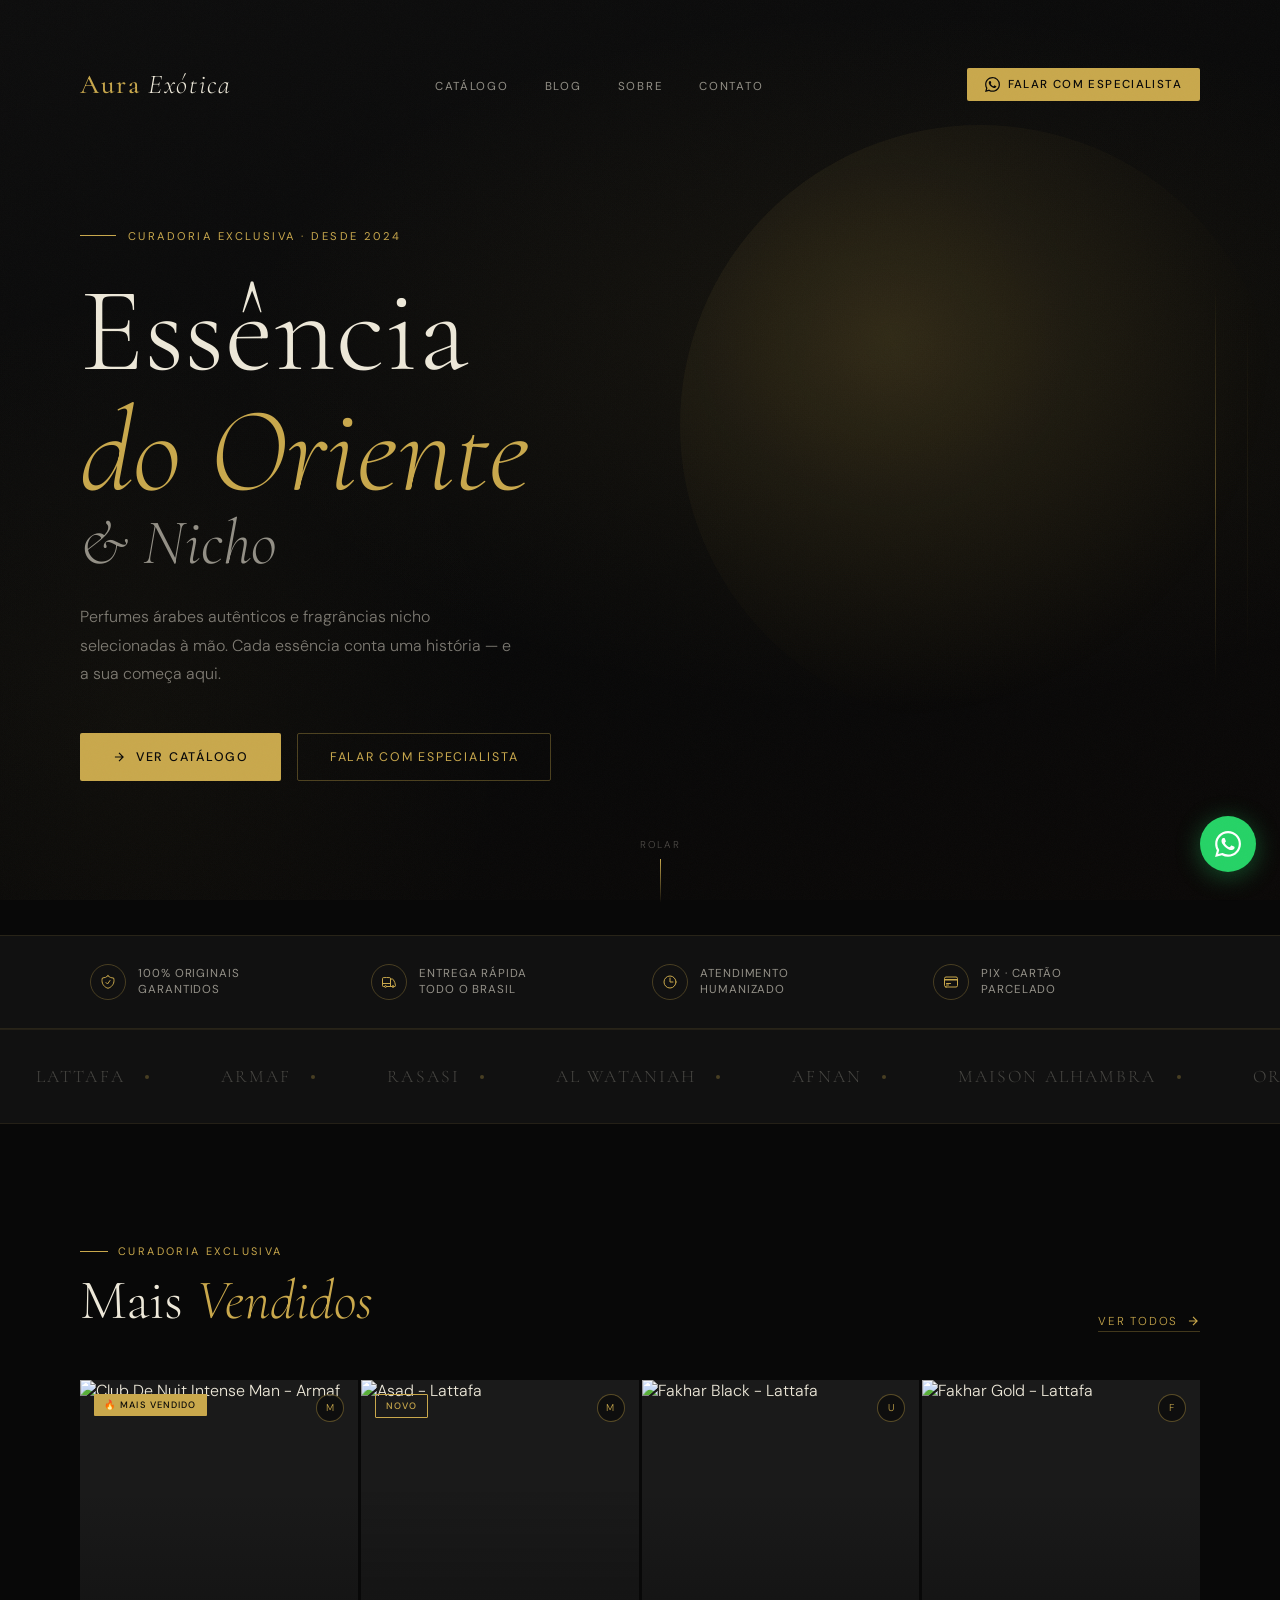
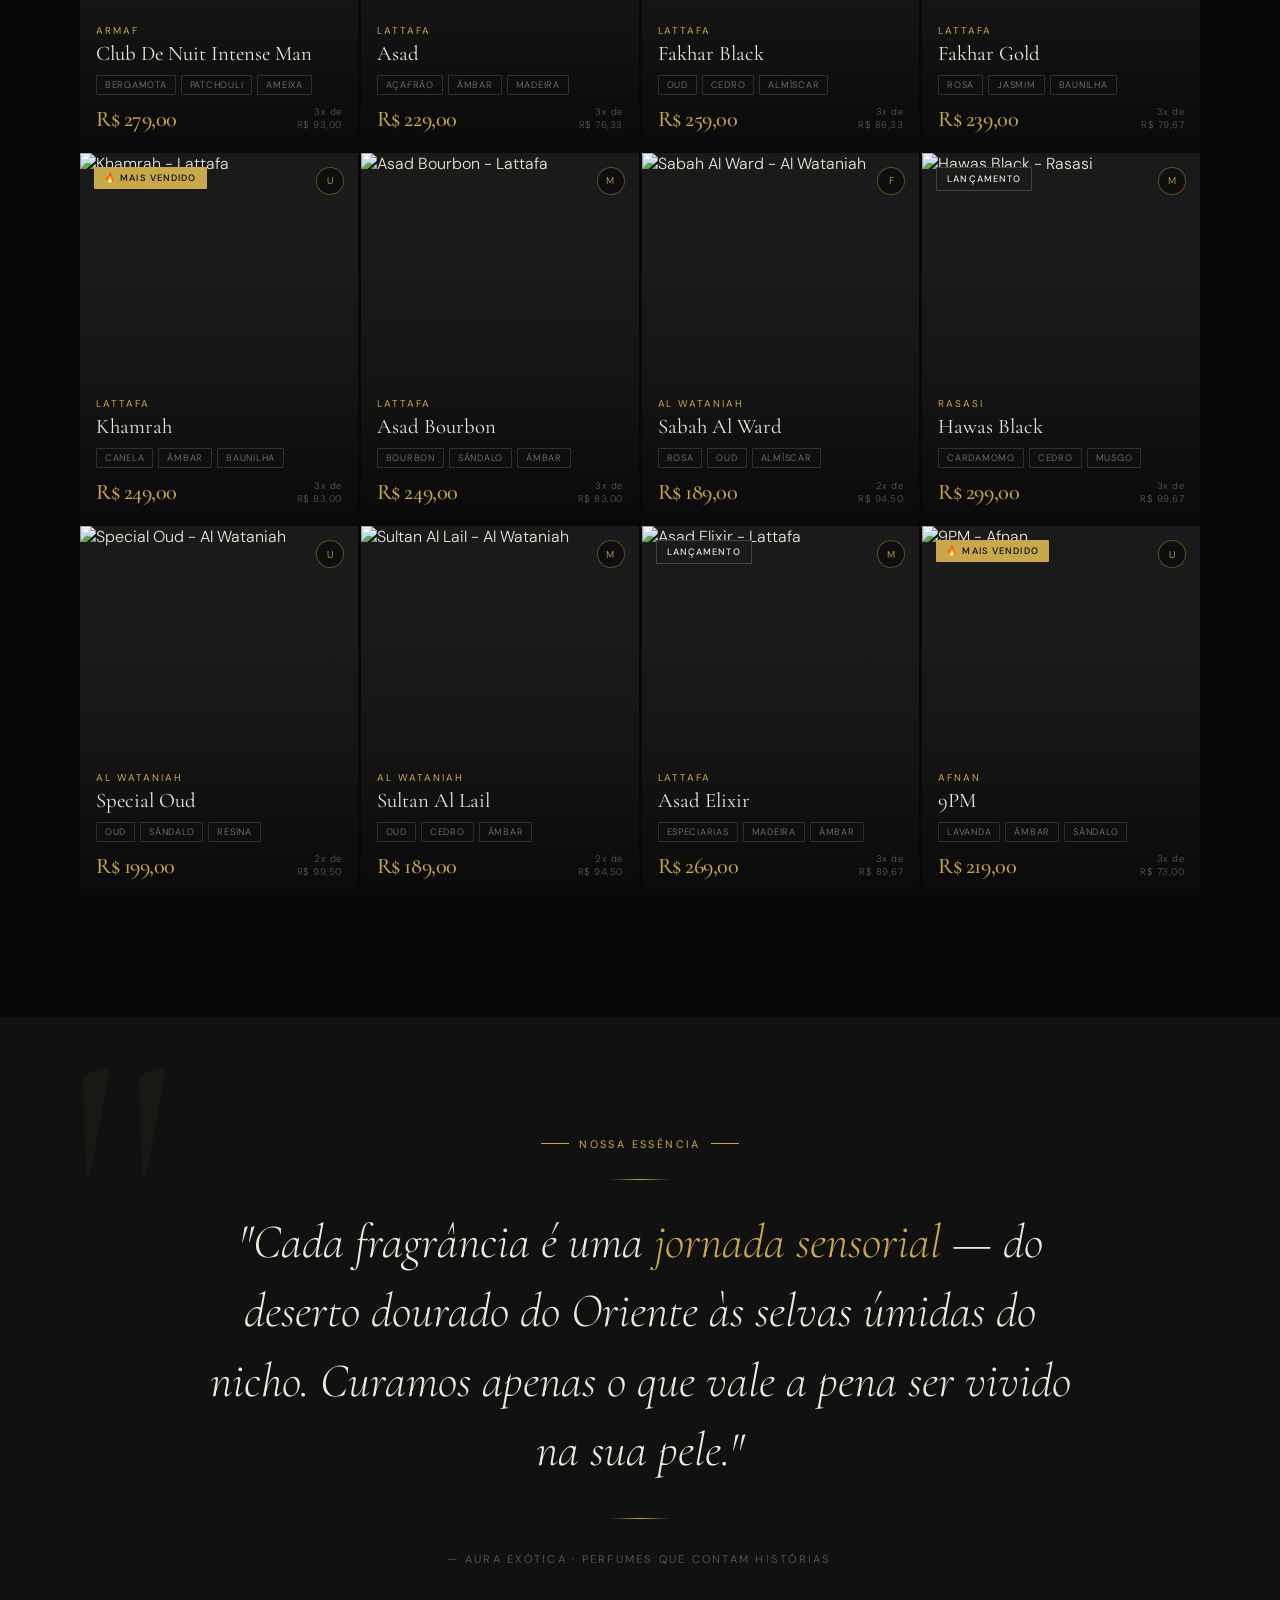
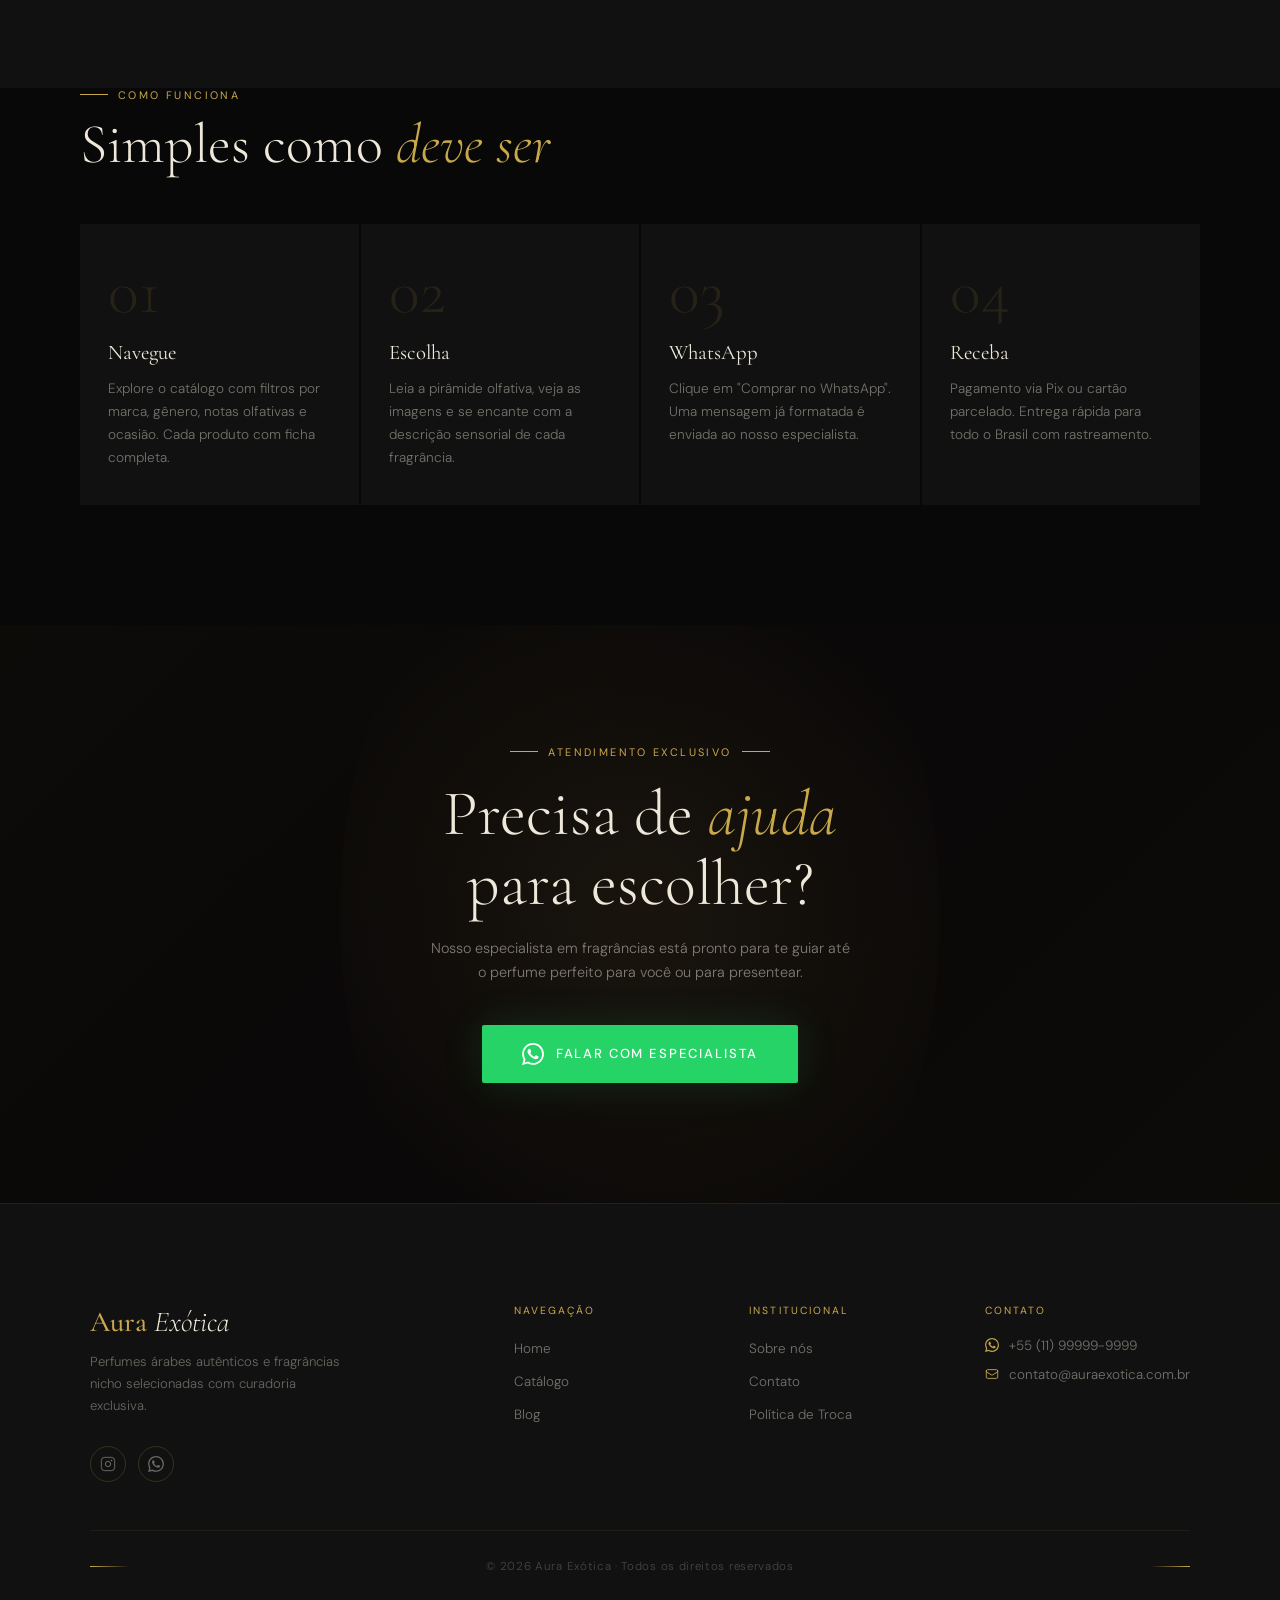
==== commit 715c437b: "Update index.html" ====
--- a/index.html
+++ b/index.html
@@ -82,7 +82,7 @@
    HEADER / NAV
    ============================================================ */
 .header {
-  position: absolut;
+  position: absolute;
   top: 50px;
   left: 0;
   right: 0;
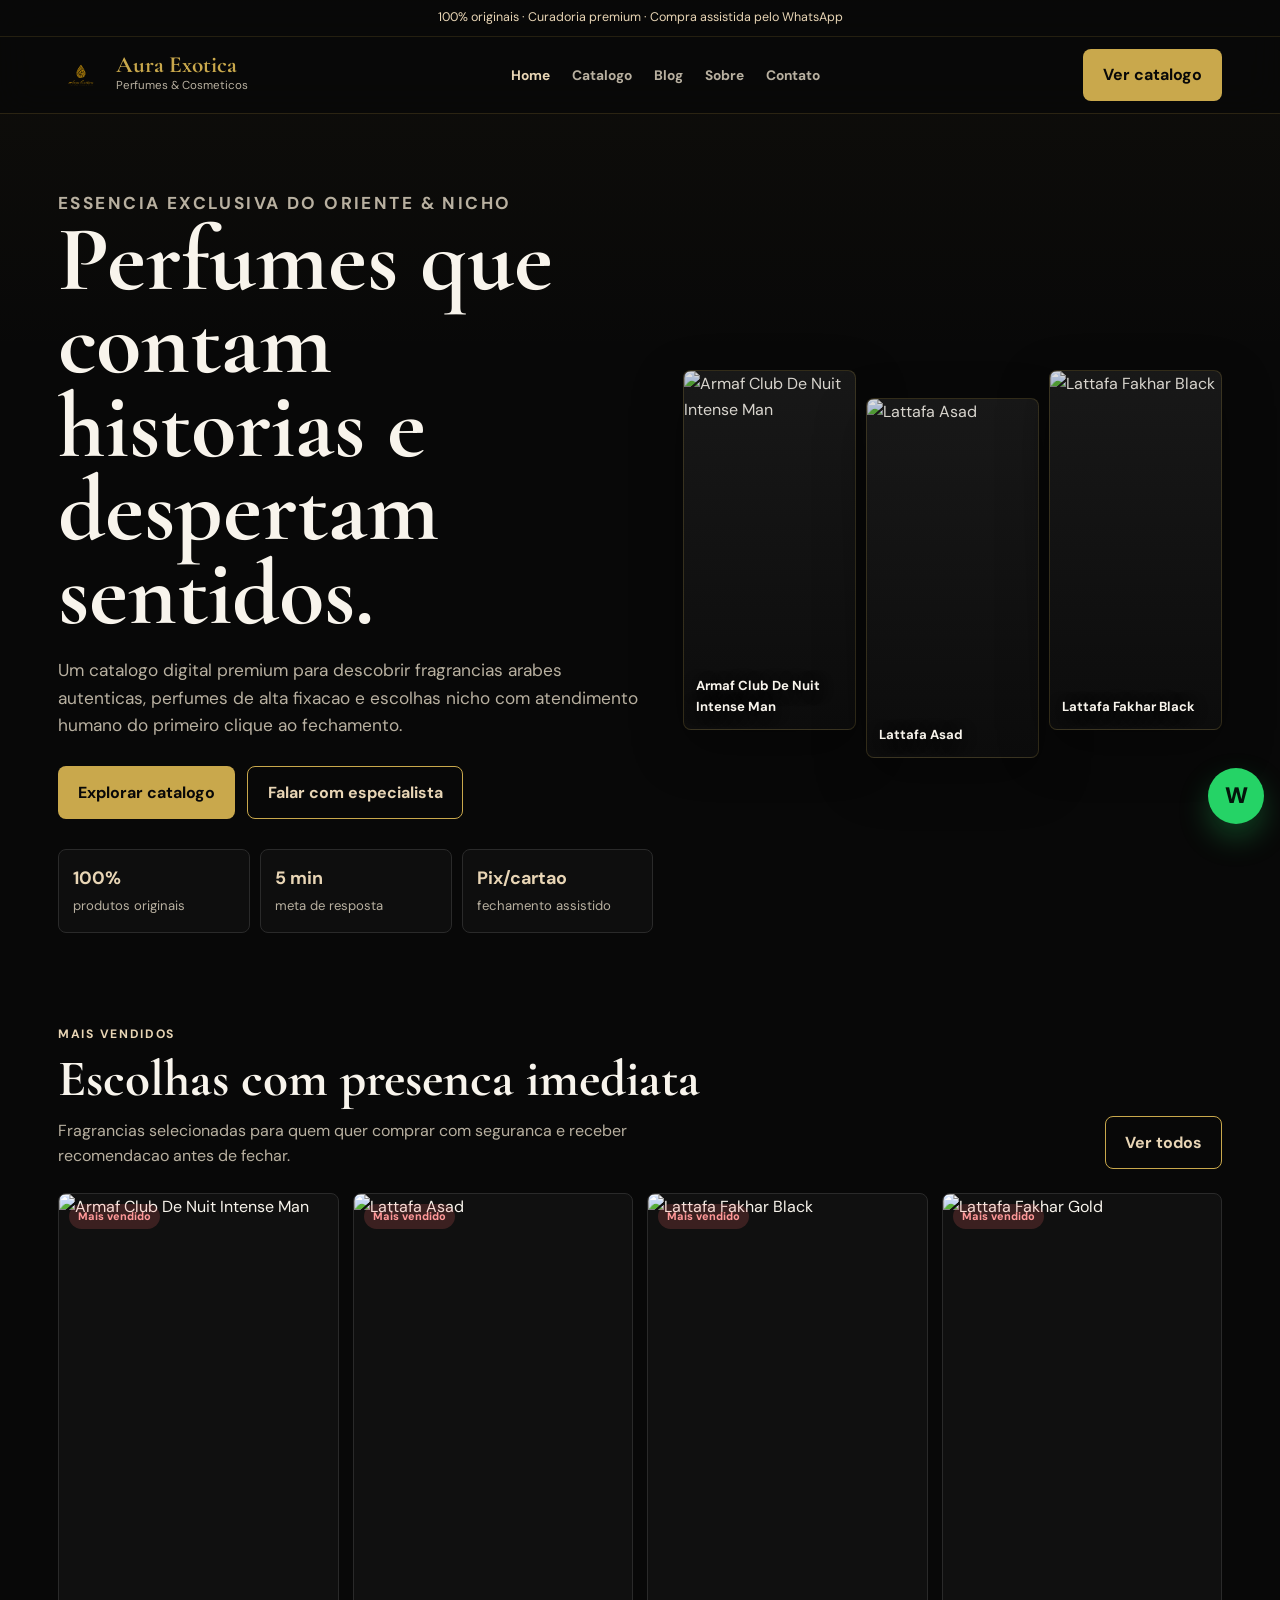
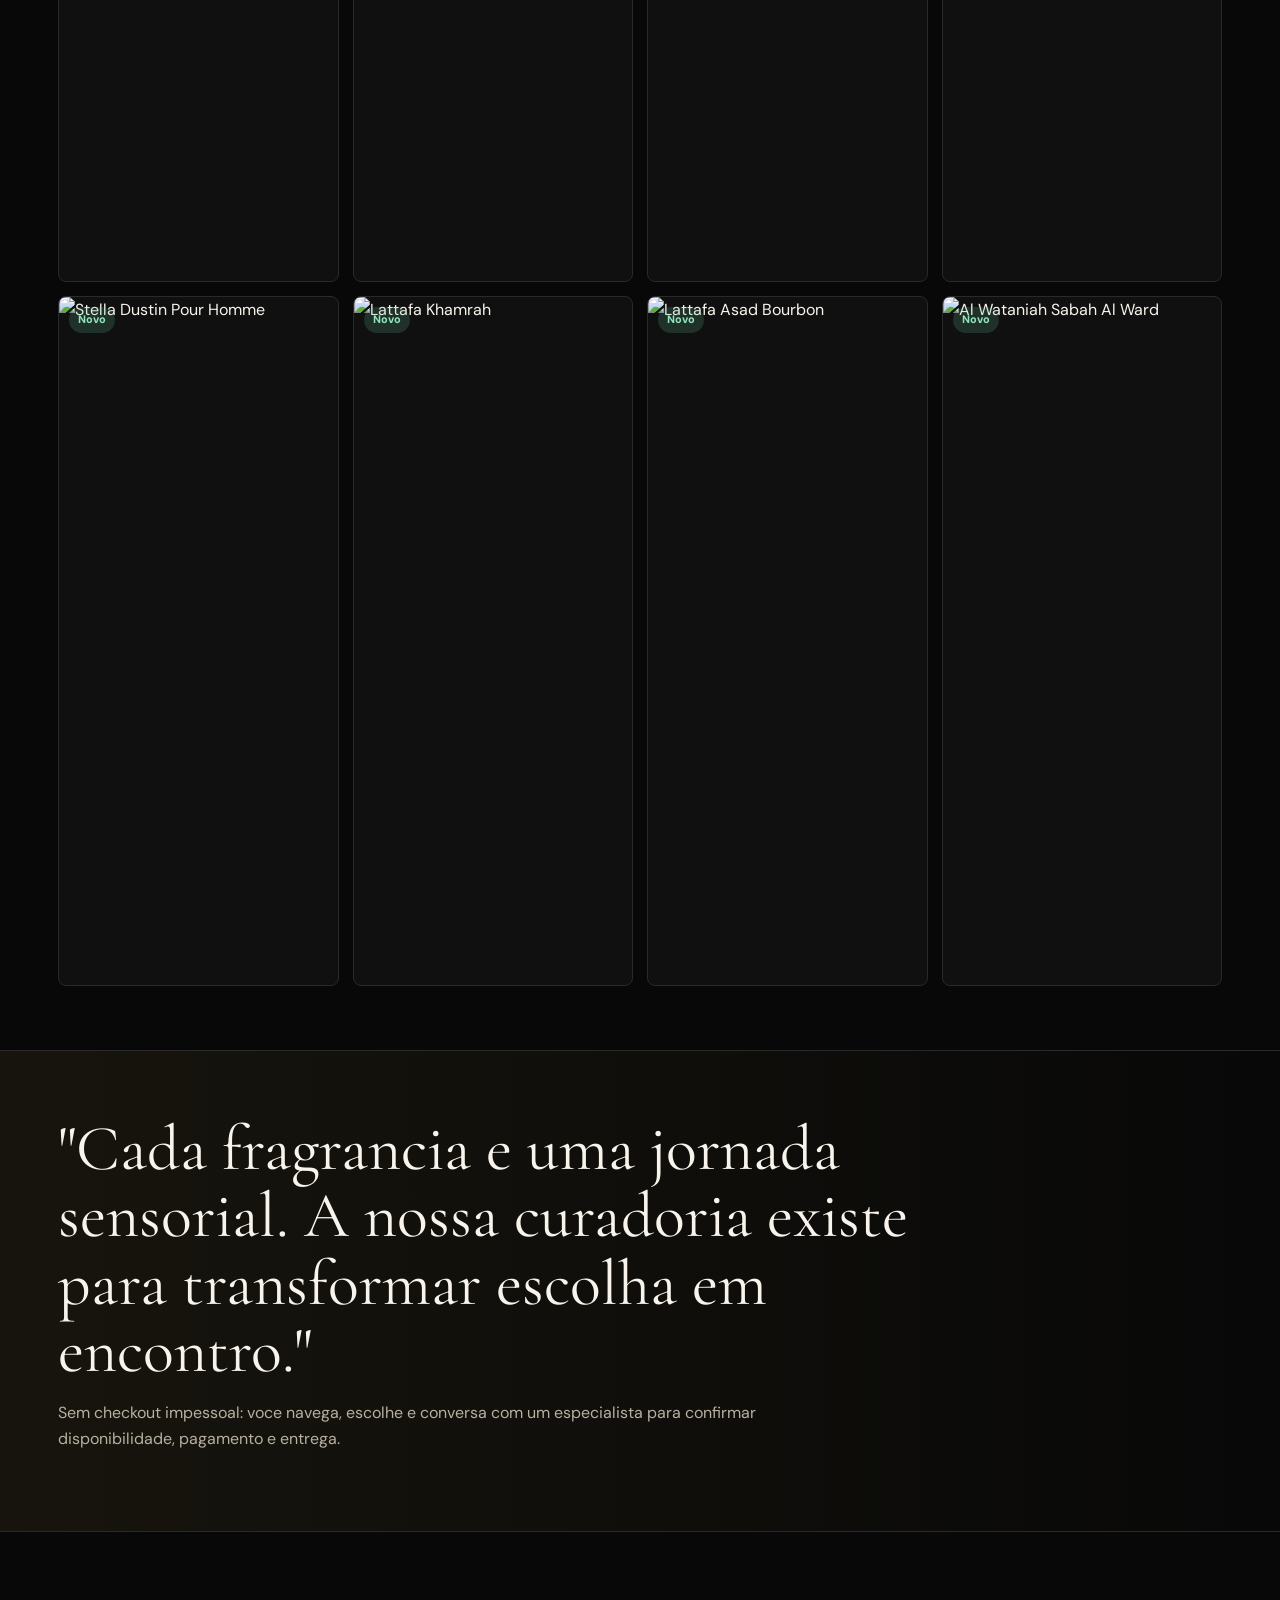
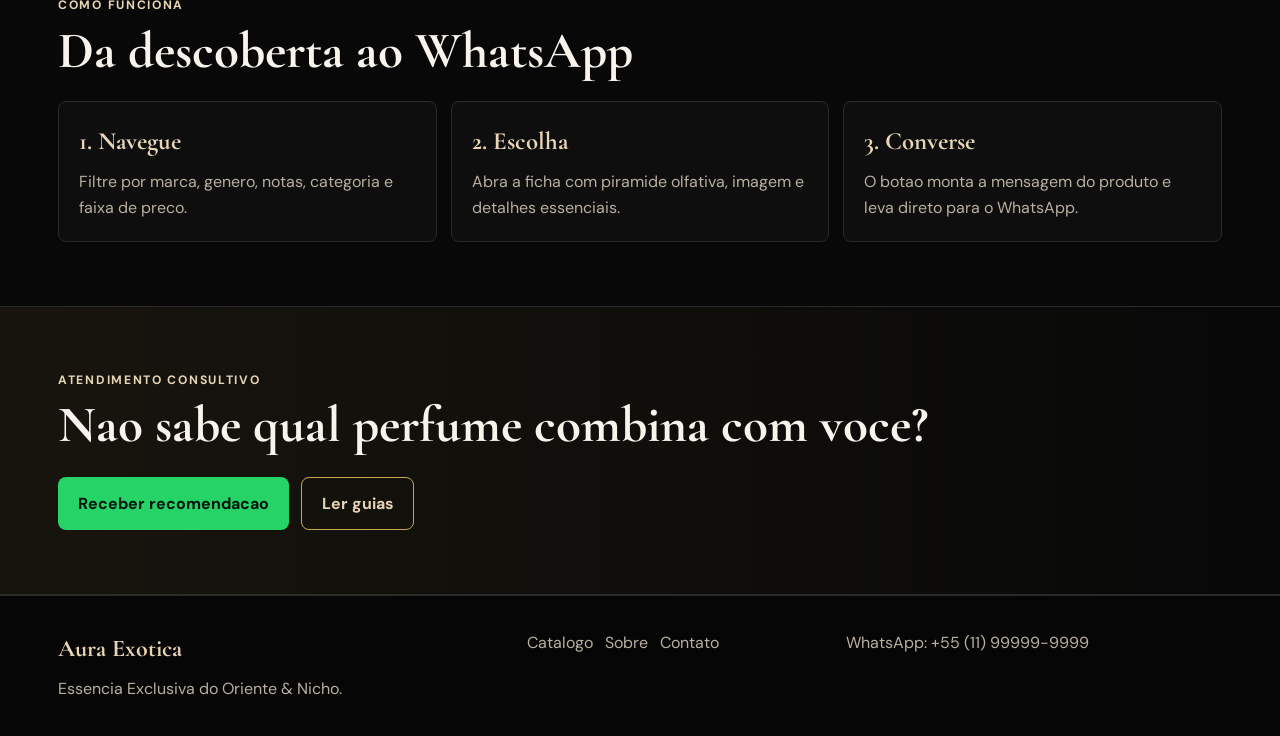
==== commit 21a0ef52: "Update V2.0 Coodex" ====
--- a/index.html
+++ b/index.html
@@ -1,1799 +1,125 @@
 <!DOCTYPE html>
 <html lang="pt-BR">
 <head>
-<meta charset="UTF-8"/>
-<meta name="viewport" content="width=device-width, initial-scale=1.0"/>
-<title>Aura Exótica | Perfumes Árabes & Nicho Premium</title>
-<meta name="description" content="Curadoria exclusiva de perfumes árabes autênticos e fragrâncias nicho. Essências que contam histórias e despertam sentidos. Compre pelo WhatsApp."/>
-<meta name="theme-color" content="#080808"/>
-<link rel="preconnect" href="https://fonts.googleapis.com"/>
-<link rel="preconnect" href="https://fonts.gstatic.com" crossorigin/>
-<link href="https://fonts.googleapis.com/css2?family=Cormorant+Garamond:ital,wght@0,300;0,400;0,500;0,600;1,300;1,400;1,500&family=DM+Sans:wght@300;400;500&display=swap" rel="stylesheet"/>
+  <meta charset="UTF-8">
+  <meta name="viewport" content="width=device-width, initial-scale=1.0">
+  <title>Aura Exotica | Perfumes Arabes & Nicho Premium</title>
+  <meta name="description" content="Perfumes arabes autenticos e fragrancias nicho selecionadas com curadoria exclusiva. Compra direta via WhatsApp.">
+  <meta name="robots" content="index, follow">
+  <meta name="theme-color" content="#080808">
+  <link rel="canonical" href="https://auraexotica.com.br/">
+  <meta property="og:title" content="Aura Exotica | Perfumes Arabes & Nicho">
+  <meta property="og:description" content="Curadoria premium de fragrancias do Oriente e nicho com atendimento via WhatsApp.">
+  <meta property="og:type" content="website">
+  <meta property="og:url" content="https://auraexotica.com.br/">
+  <link rel="preconnect" href="https://fonts.googleapis.com">
+  <link rel="preconnect" href="https://fonts.gstatic.com" crossorigin>
+  <link href="https://fonts.googleapis.com/css2?family=Cormorant+Garamond:wght@400;700&family=DM+Sans:wght@400;500;700;800&display=swap" rel="stylesheet">
+  <link rel="stylesheet" href="style.css">
+  <script type="application/ld+json">
+    {"@context":"https://schema.org","@type":"Organization","name":"Aura Exotica Perfumes & Cosmeticos","url":"https://auraexotica.com.br","logo":"https://auraexotica.com.br/assets/Logo-Aura-Exotica.svg","contactPoint":[{"@type":"ContactPoint","telephone":"+5511999999999","contactType":"customer service","areaServed":"BR","availableLanguage":"pt-BR"}]}
+  </script>
+</head>
+<body data-page="home">
+  <header class="main-header">
+    <div class="topbar"><div class="container">100% originais · Curadoria premium · Compra assistida pelo WhatsApp</div></div>
+    <div class="container nav">
+      <a class="brand" href="index.html" aria-label="Aura Exotica">
+        <img src="assets/Logo-Aura-Exotica.svg" alt="">
+        <span><strong>Aura Exotica</strong><span>Perfumes & Cosmeticos</span></span>
+      </a>
+      <nav class="nav-links" aria-label="Principal">
+        <a aria-current="page" href="index.html">Home</a>
+        <a href="catalogo.html">Catalogo</a>
+        <a href="blog.html">Blog</a>
+        <a href="sobre.html">Sobre</a>
+        <a href="contato.html">Contato</a>
+      </nav>
+      <a class="btn btn-gold" href="catalogo.html">Ver catalogo</a>
+      <button class="mobile-menu-toggle" type="button" aria-expanded="false" aria-label="Abrir menu">☰</button>
+    </div>
+    <nav class="mobile-panel" aria-label="Menu mobile">
+      <a href="catalogo.html">Catalogo</a><a href="blog.html">Blog</a><a href="sobre.html">Sobre</a><a href="contato.html">Contato</a>
+    </nav>
+  </header>
 
-<style>
-/* ============================================================
-   CSS VARIABLES & RESET
-   ============================================================ */
-:root {
-  --noir: #080808;
-  --noir-2: #111111;
-  --noir-3: #1a1a1a;
-  --gold: #C9A84C;
-  --gold-light: #E4C97A;
-  --gold-dim: rgba(201,168,76,0.15);
-  --cream: #EDE8D9;
-  --cream-dim: rgba(237,232,217,0.6);
-  --white: #ffffff;
-  --font-display: 'Cormorant Garamond', Georgia, serif;
-  --font-body: 'DM Sans', sans-serif;
-  --ease-out: cubic-bezier(0.16, 1, 0.3, 1);
-  --ease-in-out: cubic-bezier(0.76, 0, 0.24, 1);
-}
+  <main>
+    <section class="hero">
+      <div class="container hero-grid">
+        <div class="hero-copy">
+          <p class="eyebrow">Essencia exclusiva do Oriente & Nicho</p>
+          <h1>Perfumes que contam historias e despertam sentidos.</h1>
+          <p>Um catalogo digital premium para descobrir fragrancias arabes autenticas, perfumes de alta fixacao e escolhas nicho com atendimento humano do primeiro clique ao fechamento.</p>
+          <div class="hero-actions">
+            <a class="btn btn-gold" href="catalogo.html">Explorar catalogo</a>
+            <a class="btn btn-outline" target="_blank" rel="noopener" href="https://wa.me/5511999999999?text=Ol%C3%A1!%20Quero%20ajuda%20para%20escolher%20um%20perfume.">Falar com especialista</a>
+          </div>
+          <div class="hero-proof" aria-label="Beneficios">
+            <div class="proof-item"><strong>100%</strong><span>produtos originais</span></div>
+            <div class="proof-item"><strong>5 min</strong><span>meta de resposta</span></div>
+            <div class="proof-item"><strong>Pix/cartao</strong><span>fechamento assistido</span></div>
+          </div>
+        </div>
+        <div id="hero-showcase" class="hero-showcase" aria-label="Produtos em destaque"></div>
+      </div>
+    </section>
 
-*, *::before, *::after { box-sizing: border-box; margin: 0; padding: 0; }
+    <section class="section">
+      <div class="container">
+        <div class="section-head">
+          <div>
+            <p class="eyebrow">Mais vendidos</p>
+            <h2 class="section-title">Escolhas com presenca imediata</h2>
+            <p class="section-lead">Fragrancias selecionadas para quem quer comprar com seguranca e receber recomendacao antes de fechar.</p>
+          </div>
+          <a class="btn btn-outline" href="catalogo.html">Ver todos</a>
+        </div>
+        <div id="featured-grid" class="products-grid"><div class="skeleton"></div><div class="skeleton"></div><div class="skeleton"></div><div class="skeleton"></div></div>
+      </div>
+    </section>
 
-html {
-  scroll-behavior: smooth;
-  font-size: 16px;
-}
+    <section class="section story-band">
+      <div class="container">
+        <blockquote>"Cada fragrancia e uma jornada sensorial. A nossa curadoria existe para transformar escolha em encontro."</blockquote>
+        <p>Sem checkout impessoal: voce navega, escolhe e conversa com um especialista para confirmar disponibilidade, pagamento e entrega.</p>
+      </div>
+    </section>
 
-body {
-  background: var(--noir);
-  color: var(--cream);
-  font-family: var(--font-body);
-  font-weight: 300;
-  overflow-x: hidden;
-  -webkit-font-smoothing: antialiased;
-}
-
-img { display: block; max-width: 100%; }
-a { text-decoration: none; color: inherit; }
-
-/* ============================================================
-   GRAIN TEXTURE OVERLAY
-   ============================================================ */
-body::before {
-  content: '';
-  position: fixed;
-  inset: 0;
-  background-image: url("data:image/svg+xml,%3Csvg viewBox='0 0 256 256' xmlns='http://www.w3.org/2000/svg'%3E%3Cfilter id='noise'%3E%3CfeTurbulence type='fractalNoise' baseFrequency='0.9' numOctaves='4' stitchTiles='stitch'/%3E%3C/filter%3E%3Crect width='100%25' height='100%25' filter='url(%23noise)' opacity='1'/%3E%3C/svg%3E");
-  background-size: 200px 200px;
-  opacity: 0.028;
-  pointer-events: none;
-  z-index: 9999;
-}
-
-/* ============================================================
-   ANNOUNCEMENT BAR
-   ============================================================ */
-.announce {
-  background: var(--gold);
-  color: var(--noir);
-  text-align: center;
-  padding: 10px 20px;
-  font-family: var(--font-body);
-  font-size: 0.72rem;
-  font-weight: 500;
-  letter-spacing: 0.12em;
-  text-transform: uppercase;
-}
-
-/* ============================================================
-   HEADER / NAV
-   ============================================================ */
-.header {
-  position: absolute;
-  top: 50px;
-  left: 0;
-  right: 0;
-  z-index: 900;
-  padding: 0 24px;
-  height: 64px;
-  display: flex;
-  align-items: center;
-  justify-content: space-between;
-  transition: background 0.5s var(--ease-out), backdrop-filter 0.5s, border-color 0.5s;
-  border-bottom: 1px solid transparent;
-}
-
-.header.scrolled {
-  background: rgba(8,8,8,0.92);
-  backdrop-filter: blur(20px);
-  -webkit-backdrop-filter: blur(20px);
-  border-color: rgba(201,168,76,0.15);
-}
-
-.header-logo {
-  font-family: var(--font-display);
-  font-size: 1.5rem;
-  font-weight: 500;
-  letter-spacing: 0.06em;
-  color: var(--gold);
-  flex-shrink: 0;
-}
-
-.header-logo span {
-  font-style: italic;
-  font-weight: 300;
-  color: var(--cream);
-}
-
-.nav-links {
-  display: none;
-  list-style: none;
-  gap: 36px;
-  align-items: center;
-}
-
-.nav-links a {
-  font-size: 0.72rem;
-  letter-spacing: 0.15em;
-  text-transform: uppercase;
-  color: var(--cream-dim);
-  transition: color 0.25s;
-  font-weight: 400;
-}
-
-.nav-links a:hover { color: var(--gold); }
-
-.header-cta {
-  display: flex;
-  align-items: center;
-  gap: 16px;
-}
-
-.btn-wa-header {
-  display: flex;
-  align-items: center;
-  gap: 8px;
-  background: var(--gold);
-  color: var(--noir);
-  padding: 9px 18px;
-  border-radius: 2px;
-  font-size: 0.72rem;
-  font-weight: 500;
-  letter-spacing: 0.12em;
-  text-transform: uppercase;
-  transition: background 0.2s, transform 0.2s;
-  white-space: nowrap;
-}
-
-.btn-wa-header:hover {
-  background: var(--gold-light);
-  transform: translateY(-1px);
-}
-
-.btn-wa-header svg { width: 15px; height: 15px; }
-
-@media (min-width: 768px) {
-  .header { padding: 0 48px; height: 70px; }
-  .header-logo { font-size: 1.7rem; }
-  .nav-links { display: flex; }
-}
-
-@media (min-width: 1200px) {
-  .header { padding: 0 80px; }
-}
-
-/* ============================================================
-   HERO
-   ============================================================ */
-.hero {
-  position: relative;
-  min-height: 100svh;
-  display: flex;
-  align-items: center;
-  overflow: hidden;
-  padding: 100px 24px 60px;
-}
-
-.hero-bg {
-  position: fixed;
-  inset: 0;
-  background:
-    radial-gradient(ellipse 80% 60% at 70% 40%, rgba(201,168,76,0.07) 0%, transparent 65%),
-    radial-gradient(ellipse 50% 80% at 10% 80%, rgba(201,168,76,0.04) 0%, transparent 60%),
-    linear-gradient(160deg, #0d0d0d 0%, #080808 60%, #0a0807 100%);
-}
-
-/* Animated golden orb */
-.hero-orb {
-  position: absolute;
-  right: -10%;
-  top: 10%;
-  width: 55vw;
-  max-width: 600px;
-  aspect-ratio: 1;
-  border-radius: 50%;
-  background: radial-gradient(circle at 35% 35%,
-    rgba(201,168,76,0.15) 0%,
-    rgba(201,168,76,0.06) 35%,
-    transparent 70%
-  );
-  animation: orb-float 8s ease-in-out infinite;
-}
-
-@keyframes orb-float {
-  0%, 100% { transform: translateY(0) scale(1); }
-  50% { transform: translateY(-24px) scale(1.03); }
-}
-
-/* Decorative lines */
-.hero-lines {
-  position: absolute;
-  right: 5%;
-  top: 50%;
-  transform: translateY(-50%);
-  width: 1px;
-  height: 45vh;
-  opacity: 0;
-  animation: line-reveal 1.4s var(--ease-out) 0.8s forwards;
-}
-
-.hero-lines::before,
-.hero-lines::after {
-  content: '';
-  position: absolute;
-  top: 0;
-  width: 1px;
-  height: 100%;
-  background: linear-gradient(to bottom, transparent, var(--gold), transparent);
-}
-
-.hero-lines::before { left: 0; }
-.hero-lines::after { left: 32px; animation: line-reveal2 1.4s var(--ease-out) 1s forwards; opacity: 0; }
-
-@keyframes line-reveal {
-  from { opacity: 0; height: 0; }
-  to { opacity: 0.4; height: 45vh; }
-}
-@keyframes line-reveal2 {
-  from { opacity: 0; height: 0; }
-  to { opacity: 0.2; height: 45vh; }
-}
-
-.hero-content {
-  position: relative;
-  z-index: 2;
-  max-width: 700px;
-}
-
-.hero-eyebrow {
-  display: flex;
-  align-items: center;
-  gap: 12px;
-  margin-bottom: 28px;
-  opacity: 0;
-  animation: fade-up 0.8s var(--ease-out) 0.2s forwards;
-}
-
-.hero-eyebrow-line {
-  width: 36px;
-  height: 1px;
-  background: var(--gold);
-}
-
-.hero-eyebrow-text {
-  font-size: 0.7rem;
-  letter-spacing: 0.22em;
-  text-transform: uppercase;
-  color: var(--gold);
-  font-weight: 400;
-}
-
-.hero-title {
-  font-family: var(--font-display);
-  font-weight: 300;
-  line-height: 1.0;
-  margin-bottom: 28px;
-}
-
-.hero-title-line {
-  display: block;
-  overflow: hidden;
-}
-
-.hero-title-inner {
-  display: block;
-  transform: translateY(110%);
-  animation: slide-up 0.9s var(--ease-out) forwards;
-}
-
-.hero-title-line:nth-child(1) .hero-title-inner { animation-delay: 0.3s; font-size: clamp(3rem, 10vw, 7.5rem); color: var(--cream); }
-.hero-title-line:nth-child(2) .hero-title-inner { animation-delay: 0.45s; font-size: clamp(3rem, 10vw, 7.5rem); color: var(--gold); font-style: italic; }
-.hero-title-line:nth-child(3) .hero-title-inner { animation-delay: 0.6s; font-size: clamp(1.8rem, 5vw, 4rem); color: var(--cream-dim); font-style: italic; }
-
-@keyframes slide-up {
-  to { transform: translateY(0); }
-}
-
-.hero-sub {
-  font-size: clamp(0.88rem, 2vw, 1rem);
-  color: rgba(237,232,217,0.5);
-  line-height: 1.8;
-  max-width: 440px;
-  margin-bottom: 44px;
-  opacity: 0;
-  animation: fade-up 0.8s var(--ease-out) 0.9s forwards;
-}
-
-.hero-actions {
-  display: flex;
-  flex-wrap: wrap;
-  gap: 16px;
-  opacity: 0;
-  animation: fade-up 0.8s var(--ease-out) 1.0s forwards;
-}
-
-.btn-primary {
-  display: inline-flex;
-  align-items: center;
-  gap: 10px;
-  background: var(--gold);
-  color: var(--noir);
-  padding: 15px 32px;
-  border-radius: 2px;
-  font-size: 0.78rem;
-  font-weight: 500;
-  letter-spacing: 0.14em;
-  text-transform: uppercase;
-  transition: background 0.25s, transform 0.25s;
-}
-
-.btn-primary:hover {
-  background: var(--gold-light);
-  transform: translateY(-2px);
-}
-
-.btn-secondary {
-  display: inline-flex;
-  align-items: center;
-  gap: 10px;
-  border: 1px solid rgba(201,168,76,0.35);
-  color: var(--gold);
-  padding: 15px 32px;
-  border-radius: 2px;
-  font-size: 0.78rem;
-  font-weight: 400;
-  letter-spacing: 0.14em;
-  text-transform: uppercase;
-  transition: border-color 0.25s, background 0.25s, transform 0.25s;
-}
-
-.btn-secondary:hover {
-  border-color: var(--gold);
-  background: var(--gold-dim);
-  transform: translateY(-2px);
-}
-
-.hero-scroll {
-  position: absolute;
-  bottom: 32px;
-  left: 50%;
-  transform: translateX(-50%);
-  display: flex;
-  flex-direction: column;
-  align-items: center;
-  gap: 8px;
-  opacity: 0;
-  animation: fade-up 0.8s var(--ease-out) 1.4s forwards;
-}
-
-.hero-scroll-text {
-  font-size: 0.62rem;
-  letter-spacing: 0.2em;
-  text-transform: uppercase;
-  color: rgba(237,232,217,0.3);
-}
-
-.hero-scroll-line {
-  width: 1px;
-  height: 44px;
-  background: linear-gradient(to bottom, var(--gold), transparent);
-  animation: scroll-pulse 2s ease-in-out infinite;
-}
-
-@keyframes scroll-pulse {
-  0%, 100% { transform: scaleY(1); opacity: 0.5; }
-  50% { transform: scaleY(0.6); opacity: 1; }
-}
-
-@keyframes fade-up {
-  from { opacity: 0; transform: translateY(20px); }
-  to { opacity: 1; transform: translateY(0); }
-}
-
-@media (min-width: 768px) {
-  .hero { padding: 120px 48px 80px; }
-  .hero-orb { right: 0%; }
-}
-
-@media (min-width: 1200px) {
-  .hero { padding: 140px 80px 100px; }
-}
-
-/* ============================================================
-   TRUST BADGES
-   ============================================================ */
-.trust {
-  border-top: 1px solid rgba(201,168,76,0.12);
-  border-bottom: 1px solid rgba(201,168,76,0.12);
-  background: var(--noir-2);
-  padding: 28px 24px;
-  overflow: hidden;
-}
-
-.trust-inner {
-  display: flex;
-  gap: 0;
-  justify-content: space-between;
-  flex-wrap: wrap;
-  gap: 24px;
-  max-width: 1100px;
-  margin: 0 auto;
-}
-
-.trust-item {
-  display: flex;
-  align-items: center;
-  gap: 12px;
-  flex: 1;
-  min-width: 140px;
-}
-
-.trust-icon {
-  width: 36px;
-  height: 36px;
-  border: 1px solid rgba(201,168,76,0.3);
-  border-radius: 50%;
-  display: flex;
-  align-items: center;
-  justify-content: center;
-  color: var(--gold);
-  flex-shrink: 0;
-}
-
-.trust-icon svg { width: 16px; height: 16px; }
-
-.trust-label {
-  font-size: 0.72rem;
-  letter-spacing: 0.08em;
-  text-transform: uppercase;
-  color: var(--cream-dim);
-  font-weight: 400;
-  line-height: 1.4;
-}
-
-/* ============================================================
-   SECTION SHARED
-   ============================================================ */
-.section {
-  padding: 80px 24px;
-}
-
-.section-header {
-  display: flex;
-  align-items: flex-end;
-  justify-content: space-between;
-  margin-bottom: 48px;
-  flex-wrap: wrap;
-  gap: 16px;
-}
-
-.section-label {
-  display: flex;
-  align-items: center;
-  gap: 10px;
-  margin-bottom: 12px;
-}
-
-.section-label-line {
-  width: 28px;
-  height: 1px;
-  background: var(--gold);
-}
-
-.section-label-text {
-  font-size: 0.68rem;
-  letter-spacing: 0.22em;
-  text-transform: uppercase;
-  color: var(--gold);
-  font-weight: 400;
-}
-
-.section-title {
-  font-family: var(--font-display);
-  font-weight: 300;
-  font-size: clamp(2rem, 5vw, 3.5rem);
-  color: var(--cream);
-  line-height: 1.1;
-}
-
-.section-title em {
-  font-style: italic;
-  color: var(--gold);
-}
-
-.section-link {
-  display: flex;
-  align-items: center;
-  gap: 8px;
-  font-size: 0.72rem;
-  letter-spacing: 0.15em;
-  text-transform: uppercase;
-  color: var(--gold);
-  border-bottom: 1px solid rgba(201,168,76,0.3);
-  padding-bottom: 2px;
-  transition: gap 0.25s, border-color 0.25s;
-  white-space: nowrap;
-}
-
-.section-link:hover {
-  gap: 14px;
-  border-color: var(--gold);
-}
-
-@media (min-width: 768px) {
-  .section { padding: 100px 48px; }
-}
-
-@media (min-width: 1200px) {
-  .section { padding: 120px 80px; }
-}
-
-/* ============================================================
-   PRODUCTS GRID
-   ============================================================ */
-.products-grid {
-  display: grid;
-  grid-template-columns: repeat(2, 1fr);
-  gap: 2px;
-}
-
-@media (min-width: 640px) {
-  .products-grid { grid-template-columns: repeat(2, 1fr); gap: 3px; }
-}
-
-@media (min-width: 900px) {
-  .products-grid { grid-template-columns: repeat(3, 1fr); }
-}
-
-@media (min-width: 1200px) {
-  .products-grid { grid-template-columns: repeat(4, 1fr); }
-}
-
-/* ============================================================
-   PRODUCT CARD
-   ============================================================ */
-.product-card {
-  position: relative;
-  background: var(--noir-2);
-  overflow: hidden;
-  cursor: pointer;
-  group: true;
-}
-
-.product-card-image-wrap {
-  position: relative;
-  aspect-ratio: 3/4;
-  background: var(--noir-3);
-  overflow: hidden;
-}
-
-.product-card-image-wrap::after {
-  content: '';
-  position: absolute;
-  inset: 0;
-  background: linear-gradient(to top,
-    rgba(8,8,8,0.9) 0%,
-    rgba(8,8,8,0.3) 40%,
-    transparent 70%
-  );
-  transition: opacity 0.4s;
-}
-
-.product-card:hover .product-card-image-wrap::after {
-  opacity: 0.7;
-}
-
-.product-card-img {
-  width: 100%;
-  height: 100%;
-  object-fit: cover;
-  object-position: center;
-  transition: transform 0.7s var(--ease-out);
-}
-
-.product-card:hover .product-card-img {
-  transform: scale(1.06);
-}
-
-/* Gold line on top */
-.product-card::before {
-  content: '';
-  position: absolute;
-  top: 0;
-  left: 0;
-  right: 0;
-  height: 2px;
-  background: linear-gradient(to right, transparent, var(--gold), transparent);
-  transform: scaleX(0);
-  transition: transform 0.4s var(--ease-out);
-  z-index: 3;
-}
-
-.product-card:hover::before {
-  transform: scaleX(1);
-}
-
-.product-badge {
-  position: absolute;
-  top: 14px;
-  left: 14px;
-  z-index: 4;
-  background: var(--gold);
-  color: var(--noir);
-  font-size: 0.58rem;
-  font-weight: 500;
-  letter-spacing: 0.12em;
-  text-transform: uppercase;
-  padding: 5px 10px;
-  border-radius: 1px;
-}
-
-.product-badge.badge-new {
-  background: transparent;
-  color: var(--gold);
-  border: 1px solid var(--gold);
-}
-
-.product-badge.badge-launch {
-  background: var(--noir-3);
-  color: var(--cream);
-  border: 1px solid rgba(237,232,217,0.2);
-}
-
-.product-gender {
-  position: absolute;
-  top: 14px;
-  right: 14px;
-  z-index: 4;
-  width: 28px;
-  height: 28px;
-  border: 1px solid rgba(201,168,76,0.4);
-  border-radius: 50%;
-  display: flex;
-  align-items: center;
-  justify-content: center;
-  font-size: 0.62rem;
-  letter-spacing: 0.05em;
-  color: var(--gold);
-  background: rgba(8,8,8,0.6);
-}
-
-.product-info {
-  position: absolute;
-  bottom: 0;
-  left: 0;
-  right: 0;
-  padding: 16px 16px 18px;
-  z-index: 2;
-  transform: translateY(0);
-  transition: transform 0.4s var(--ease-out);
-}
-
-.product-brand {
-  font-size: 0.62rem;
-  letter-spacing: 0.2em;
-  text-transform: uppercase;
-  color: var(--gold);
-  margin-bottom: 5px;
-  font-weight: 400;
-}
-
-.product-name {
-  font-family: var(--font-display);
-  font-size: clamp(1rem, 2.5vw, 1.3rem);
-  font-weight: 400;
-  color: var(--cream);
-  line-height: 1.2;
-  margin-bottom: 8px;
-}
-
-.product-notes {
-  display: flex;
-  flex-wrap: wrap;
-  gap: 5px;
-  margin-bottom: 10px;
-}
-
-.note-chip {
-  font-size: 0.58rem;
-  letter-spacing: 0.08em;
-  text-transform: uppercase;
-  color: rgba(237,232,217,0.5);
-  border: 1px solid rgba(237,232,217,0.15);
-  padding: 3px 8px;
-  border-radius: 1px;
-}
-
-.product-price-row {
-  display: flex;
-  align-items: center;
-  justify-content: space-between;
-  margin-bottom: 0;
-}
-
-.product-price {
-  font-family: var(--font-display);
-  font-size: 1.4rem;
-  font-weight: 500;
-  color: var(--gold);
-  letter-spacing: -0.02em;
-}
-
-.product-installments {
-  font-size: 0.6rem;
-  color: rgba(237,232,217,0.35);
-  letter-spacing: 0.05em;
-  text-align: right;
-}
-
-/* WhatsApp button - slides up on hover */
-.product-wa-btn {
-  position: absolute;
-  bottom: 0;
-  left: 0;
-  right: 0;
-  background: var(--gold);
-  color: var(--noir);
-  text-align: center;
-  padding: 14px;
-  font-size: 0.7rem;
-  font-weight: 500;
-  letter-spacing: 0.14em;
-  text-transform: uppercase;
-  display: flex;
-  align-items: center;
-  justify-content: center;
-  gap: 8px;
-  transform: translateY(100%);
-  transition: transform 0.35s var(--ease-out);
-  z-index: 5;
-}
-
-.product-wa-btn svg { width: 16px; height: 16px; flex-shrink: 0; }
-
-.product-card:hover .product-wa-btn {
-  transform: translateY(0);
-}
-
-/* Mobile tap behavior */
-@media (hover: none) {
-  .product-wa-btn { transform: translateY(0); }
-  .product-card::before { transform: scaleX(1); }
-}
-
-/* Reveal animation */
-.product-card {
-  opacity: 0;
-  transform: translateY(30px);
-  transition: opacity 0.6s var(--ease-out), transform 0.6s var(--ease-out);
-}
-
-.product-card.visible {
-  opacity: 1;
-  transform: translateY(0);
-}
-
-/* ============================================================
-   BRAND MARQUEE
-   ============================================================ */
-.marquee-section {
-  padding: 36px 0;
-  border-top: 1px solid rgba(201,168,76,0.1);
-  border-bottom: 1px solid rgba(201,168,76,0.1);
-  overflow: hidden;
-  background: var(--noir-2);
-}
-
-.marquee-track {
-  display: flex;
-  gap: 0;
-  animation: marquee 28s linear infinite;
-  width: max-content;
-}
-
-.marquee-track:hover { animation-play-state: paused; }
-
-.marquee-item {
-  display: flex;
-  align-items: center;
-  gap: 20px;
-  padding: 0 36px;
-  white-space: nowrap;
-}
-
-.marquee-brand {
-  font-family: var(--font-display);
-  font-size: 1.1rem;
-  font-weight: 300;
-  letter-spacing: 0.12em;
-  text-transform: uppercase;
-  color: rgba(237,232,217,0.25);
-  transition: color 0.25s;
-}
-
-.marquee-brand:hover { color: var(--gold); }
-
-.marquee-dot {
-  width: 4px;
-  height: 4px;
-  border-radius: 50%;
-  background: rgba(201,168,76,0.3);
-}
-
-@keyframes marquee {
-  from { transform: translateX(0); }
-  to { transform: translateX(-50%); }
-}
-
-/* ============================================================
-   PHILOSOPHY SECTION
-   ============================================================ */
-.philosophy {
-  background: var(--noir-2);
-  padding: 100px 24px;
-  position: relative;
-  overflow: hidden;
-}
-
-.philosophy::before {
-  content: '"';
-  position: absolute;
-  top: -20px;
-  left: 5%;
-  font-family: var(--font-display);
-  font-size: clamp(200px, 35vw, 400px);
-  color: rgba(201,168,76,0.04);
-  line-height: 1;
-  pointer-events: none;
-  user-select: none;
-}
-
-.philosophy-inner {
-  max-width: 900px;
-  margin: 0 auto;
-  text-align: center;
-}
-
-.philosophy-quote {
-  font-family: var(--font-display);
-  font-style: italic;
-  font-weight: 300;
-  font-size: clamp(1.7rem, 4vw, 3rem);
-  color: var(--cream);
-  line-height: 1.45;
-  margin-bottom: 32px;
-}
-
-.philosophy-quote em {
-  color: var(--gold);
-  font-style: italic;
-}
-
-.philosophy-attr {
-  font-size: 0.7rem;
-  letter-spacing: 0.2em;
-  text-transform: uppercase;
-  color: rgba(237,232,217,0.35);
-}
-
-.philosophy-divider {
-  width: 60px;
-  height: 1px;
-  background: linear-gradient(to right, transparent, var(--gold), transparent);
-  margin: 28px auto;
-}
-
-@media (min-width: 768px) {
-  .philosophy { padding: 120px 48px; }
-}
-
-/* ============================================================
-   PROCESS SECTION
-   ============================================================ */
-.process-grid {
-  display: grid;
-  grid-template-columns: 1fr;
-  gap: 2px;
-}
-
-@media (min-width: 640px) {
-  .process-grid { grid-template-columns: repeat(2, 1fr); }
-}
-
-@media (min-width: 900px) {
-  .process-grid { grid-template-columns: repeat(4, 1fr); }
-}
-
-.process-card {
-  background: var(--noir-2);
-  padding: 36px 28px;
-  position: relative;
-  overflow: hidden;
-  transition: background 0.3s;
-}
-
-.process-card:hover { background: var(--noir-3); }
-
-.process-card::after {
-  content: '';
-  position: absolute;
-  bottom: 0;
-  left: 0;
-  right: 0;
-  height: 2px;
-  background: linear-gradient(to right, var(--gold), transparent);
-  transform: scaleX(0);
-  transform-origin: left;
-  transition: transform 0.4s var(--ease-out);
-}
-
-.process-card:hover::after { transform: scaleX(1); }
-
-.process-num {
-  font-family: var(--font-display);
-  font-size: 4rem;
-  font-weight: 300;
-  color: rgba(201,168,76,0.12);
-  line-height: 1;
-  margin-bottom: 16px;
-}
-
-.process-title {
-  font-family: var(--font-display);
-  font-size: 1.3rem;
-  font-weight: 400;
-  color: var(--cream);
-  margin-bottom: 12px;
-}
-
-.process-text {
-  font-size: 0.85rem;
-  color: rgba(237,232,217,0.45);
-  line-height: 1.7;
-}
-
-/* ============================================================
-   CTA BANNER
-   ============================================================ */
-.cta-banner {
-  padding: 80px 24px;
-  background: linear-gradient(135deg, #0d0b08 0%, #0a0808 50%, #0d0b08 100%);
-  position: relative;
-  overflow: hidden;
-  text-align: center;
-}
-
-.cta-banner::before {
-  content: '';
-  position: absolute;
-  top: 50%;
-  left: 50%;
-  transform: translate(-50%, -50%);
-  width: 70vw;
-  height: 70vw;
-  max-width: 600px;
-  border-radius: 50%;
-  background: radial-gradient(circle, rgba(201,168,76,0.08) 0%, transparent 65%);
-  pointer-events: none;
-}
-
-.cta-banner-title {
-  font-family: var(--font-display);
-  font-size: clamp(2rem, 5vw, 4rem);
-  font-weight: 300;
-  color: var(--cream);
-  margin-bottom: 16px;
-  line-height: 1.1;
-}
-
-.cta-banner-title em { font-style: italic; color: var(--gold); }
-
-.cta-banner-sub {
-  font-size: 0.9rem;
-  color: rgba(237,232,217,0.5);
-  margin-bottom: 40px;
-  max-width: 420px;
-  margin-left: auto;
-  margin-right: auto;
-  line-height: 1.7;
-}
-
-.btn-wa-large {
-  display: inline-flex;
-  align-items: center;
-  gap: 12px;
-  background: #25D366;
-  color: white;
-  padding: 18px 40px;
-  border-radius: 2px;
-  font-size: 0.82rem;
-  font-weight: 500;
-  letter-spacing: 0.14em;
-  text-transform: uppercase;
-  transition: background 0.25s, transform 0.25s, box-shadow 0.25s;
-  box-shadow: 0 0 40px rgba(37,211,102,0.15);
-}
-
-.btn-wa-large:hover {
-  background: #1ebe5d;
-  transform: translateY(-2px);
-  box-shadow: 0 8px 40px rgba(37,211,102,0.25);
-}
-
-.btn-wa-large svg { width: 22px; height: 22px; }
-
-@media (min-width: 768px) {
-  .cta-banner { padding: 120px 48px; }
-}
-
-/* ============================================================
-   FOOTER
-   ============================================================ */
-.footer {
-  background: var(--noir-2);
-  border-top: 1px solid rgba(201,168,76,0.1);
-  padding: 60px 24px 36px;
-}
-
-.footer-grid {
-  display: grid;
-  grid-template-columns: 1fr;
-  gap: 48px;
-  max-width: 1100px;
-  margin: 0 auto 48px;
-}
-
-@media (min-width: 640px) {
-  .footer-grid { grid-template-columns: repeat(2, 1fr); }
-}
-
-@media (min-width: 900px) {
-  .footer-grid { grid-template-columns: 2fr 1fr 1fr 1fr; }
-}
-
-.footer-brand-name {
-  font-family: var(--font-display);
-  font-size: 1.8rem;
-  font-weight: 500;
-  color: var(--gold);
-  margin-bottom: 12px;
-}
-
-.footer-brand-name span {
-  font-style: italic;
-  font-weight: 300;
-  color: var(--cream);
-}
-
-.footer-tagline {
-  font-size: 0.82rem;
-  color: rgba(237,232,217,0.4);
-  line-height: 1.7;
-  max-width: 260px;
-  margin-bottom: 28px;
-}
-
-.footer-social {
-  display: flex;
-  gap: 12px;
-}
-
-.footer-social-btn {
-  width: 36px;
-  height: 36px;
-  border: 1px solid rgba(201,168,76,0.2);
-  border-radius: 50%;
-  display: flex;
-  align-items: center;
-  justify-content: center;
-  color: rgba(237,232,217,0.4);
-  transition: border-color 0.25s, color 0.25s, background 0.25s;
-}
-
-.footer-social-btn:hover {
-  border-color: var(--gold);
-  color: var(--gold);
-  background: var(--gold-dim);
-}
-
-.footer-social-btn svg { width: 16px; height: 16px; }
-
-.footer-col-title {
-  font-size: 0.65rem;
-  letter-spacing: 0.2em;
-  text-transform: uppercase;
-  color: var(--gold);
-  margin-bottom: 20px;
-  font-weight: 400;
-}
-
-.footer-links {
-  list-style: none;
-  display: flex;
-  flex-direction: column;
-  gap: 12px;
-}
-
-.footer-links a {
-  font-size: 0.84rem;
-  color: rgba(237,232,217,0.45);
-  transition: color 0.25s;
-}
-
-.footer-links a:hover { color: var(--cream); }
-
-.footer-contact-item {
-  display: flex;
-  align-items: center;
-  gap: 10px;
-  font-size: 0.84rem;
-  color: rgba(237,232,217,0.45);
-  margin-bottom: 12px;
-}
-
-.footer-contact-item svg {
-  width: 14px;
-  height: 14px;
-  color: var(--gold);
-  flex-shrink: 0;
-}
-
-.footer-bottom {
-  max-width: 1100px;
-  margin: 0 auto;
-  padding-top: 28px;
-  border-top: 1px solid rgba(201,168,76,0.08);
-  display: flex;
-  align-items: center;
-  justify-content: space-between;
-  flex-wrap: wrap;
-  gap: 12px;
-}
-
-.footer-copy {
-  font-size: 0.72rem;
-  color: rgba(237,232,217,0.25);
-  letter-spacing: 0.06em;
-}
-
-.footer-gold-line {
-  width: 40px;
-  height: 1px;
-  background: linear-gradient(to right, var(--gold), transparent);
-}
-
-/* ============================================================
-   FLOATING WHATSAPP
-   ============================================================ */
-.float-wa {
-  position: fixed;
-  bottom: 28px;
-  right: 24px;
-  z-index: 800;
-  width: 56px;
-  height: 56px;
-  background: #25D366;
-  border-radius: 50%;
-  display: flex;
-  align-items: center;
-  justify-content: center;
-  box-shadow: 0 4px 24px rgba(37,211,102,0.35);
-  animation: wa-pulse 3s ease-in-out infinite;
-  transition: transform 0.25s, box-shadow 0.25s;
-}
-
-.float-wa:hover {
-  transform: scale(1.08);
-  box-shadow: 0 6px 30px rgba(37,211,102,0.5);
-  animation: none;
-}
-
-.float-wa svg { width: 26px; height: 26px; }
-
-@keyframes wa-pulse {
-  0%, 100% { box-shadow: 0 4px 24px rgba(37,211,102,0.35); }
-  50% { box-shadow: 0 4px 36px rgba(37,211,102,0.55); }
-}
-
-/* ============================================================
-   SCROLL REVEAL UTILITY
-   ============================================================ */
-.reveal {
-  opacity: 0;
-  transform: translateY(32px);
-  transition: opacity 0.7s var(--ease-out), transform 0.7s var(--ease-out);
-}
-
-.reveal.visible {
-  opacity: 1;
-  transform: translateY(0);
-}
-
-.reveal-delay-1 { transition-delay: 0.1s; }
-.reveal-delay-2 { transition-delay: 0.2s; }
-.reveal-delay-3 { transition-delay: 0.3s; }
-.reveal-delay-4 { transition-delay: 0.4s; }
-
-/* ============================================================
-   SKELETON LOADING
-   ============================================================ */
-.skeleton {
-  background: linear-gradient(90deg, var(--noir-3) 25%, rgba(201,168,76,0.05) 50%, var(--noir-3) 75%);
-  background-size: 200% 100%;
-  animation: shimmer 1.5s infinite;
-  border-radius: 1px;
-}
-
-@keyframes shimmer {
-  from { background-position: 200% 0; }
-  to { background-position: -200% 0; }
-}
-
-/* ============================================================
-   CONTAINER
-   ============================================================ */
-.container {
-  max-width: 1400px;
-  margin: 0 auto;
-}
-
-@media (min-width: 768px) {
-  .footer { padding: 80px 48px 48px; }
-}
-
-@media (min-width: 1200px) {
-  .footer { padding: 100px 80px 60px; }
-  .section.products-section { padding: 120px 80px; }
-}
-</style>
-</head>
-<body>
-
-<!-- ANNOUNCE -->
-<div class="announce">
-  ✦ Frete Grátis acima de R$150 &nbsp;·&nbsp; 100% Originais Garantidos &nbsp;·&nbsp; Atendimento via WhatsApp
-</div>
-
-<!-- HEADER -->
-<header class="header" id="header">
-  <a href="index.html" class="header-logo">Aura <span>Exótica</span></a>
-
-  <nav>
-    <ul class="nav-links">
-      <li><a href="catalogo.html">Catálogo</a></li>
-      <li><a href="blog.html">Blog</a></li>
-      <li><a href="sobre.html">Sobre</a></li>
-      <li><a href="contato.html">Contato</a></li>
-    </ul>
-  </nav>
-
-  <div class="header-cta">
-    <a href="https://wa.me/5511999999999?text=Olá! Quero ajuda para escolher um perfume árabe." class="btn-wa-header" target="_blank" rel="noopener">
-      <svg viewBox="0 0 24 24" fill="currentColor"><path d="M17.472 14.382c-.297-.149-1.758-.867-2.03-.967-.273-.099-.471-.148-.67.15-.197.297-.767.966-.94 1.164-.173.199-.347.223-.644.075-.297-.15-1.255-.463-2.39-1.475-.883-.788-1.48-1.761-1.653-2.059-.173-.297-.018-.458.13-.606.134-.133.298-.347.446-.52.149-.174.198-.298.298-.497.099-.198.05-.371-.025-.52-.075-.149-.669-1.612-.916-2.207-.242-.579-.487-.5-.669-.51-.173-.008-.371-.01-.57-.01-.198 0-.52.074-.792.372-.272.297-1.04 1.016-1.04 2.479 0 1.462 1.065 2.875 1.213 3.074.149.198 2.096 3.2 5.077 4.487.709.306 1.262.489 1.694.625.712.227 1.36.195 1.871.118.571-.085 1.758-.719 2.006-1.413.248-.694.248-1.289.173-1.413-.074-.124-.272-.198-.57-.347m-5.421 7.403h-.004a9.87 9.87 0 01-5.031-1.378l-.361-.214-3.741.982.998-3.648-.235-.374a9.86 9.86 0 01-1.51-5.26c.001-5.45 4.436-9.884 9.888-9.884 2.64 0 5.122 1.03 6.988 2.898a9.825 9.825 0 012.893 6.994c-.003 5.45-4.437 9.884-9.885 9.884m8.413-18.297A11.815 11.815 0 0012.05 0C5.495 0 .16 5.335.157 11.892c0 2.096.547 4.142 1.588 5.945L.057 24l6.305-1.654a11.882 11.882 0 005.683 1.448h.005c6.554 0 11.89-5.335 11.893-11.893a11.821 11.821 0 00-3.48-8.413z"/></svg>
-      Falar com Especialista
-    </a>
-  </div>
-</header>
-
-<!-- HERO -->
-<section class="hero">
-  <div class="hero-bg"></div>
-  <div class="hero-orb"></div>
-  <div class="hero-lines"></div>
-
-  <div class="hero-content">
-    <div class="hero-eyebrow">
-      <div class="hero-eyebrow-line"></div>
-      <span class="hero-eyebrow-text">Curadoria Exclusiva · Desde 2024</span>
-    </div>
-
-    <h1 class="hero-title">
-      <span class="hero-title-line"><span class="hero-title-inner">Essência</span></span>
-      <span class="hero-title-line"><span class="hero-title-inner">do Oriente</span></span>
-      <span class="hero-title-line"><span class="hero-title-inner">& Nicho</span></span>
-    </h1>
-
-    <p class="hero-sub">
-      Perfumes árabes autênticos e fragrâncias nicho selecionadas à mão. Cada essência conta uma história — e a sua começa aqui.
-    </p>
-
-    <div class="hero-actions">
-      <a href="catalogo.html" class="btn-primary">
-        <svg width="14" height="14" viewBox="0 0 24 24" fill="none" stroke="currentColor" stroke-width="2"><path d="M5 12h14M12 5l7 7-7 7"/></svg>
-        Ver Catálogo
-      </a>
-      <a href="https://wa.me/5511999999999?text=Olá! Quero ajuda para escolher um perfume árabe." class="btn-secondary" target="_blank" rel="noopener">
-        Falar com Especialista
-      </a>
-    </div>
-  </div>
-
-  <div class="hero-scroll">
-    <span class="hero-scroll-text">Rolar</span>
-    <div class="hero-scroll-line"></div>
-  </div>
-</section>
-
-<!-- TRUST BADGES -->
-<div class="trust">
-  <div class="trust-inner">
-    <div class="trust-item reveal">
-      <div class="trust-icon">
-        <svg viewBox="0 0 24 24" fill="none" stroke="currentColor" stroke-width="1.5"><path d="M9 12.75L11.25 15 15 9.75m-3-7.036A11.959 11.959 0 013.598 6 11.99 11.99 0 003 9.749c0 5.592 3.824 10.29 9 11.623 5.176-1.332 9-6.03 9-11.622 0-1.31-.21-2.571-.598-3.751h-.152c-3.196 0-6.1-1.248-8.25-3.285z" stroke-linecap="round" stroke-linejoin="round"/></svg>
-      </div>
-      <span class="trust-label">100% Originais<br>Garantidos</span>
-    </div>
-    <div class="trust-item reveal reveal-delay-1">
-      <div class="trust-icon">
-        <svg viewBox="0 0 24 24" fill="none" stroke="currentColor" stroke-width="1.5"><path d="M8.25 18.75a1.5 1.5 0 01-3 0m3 0a1.5 1.5 0 00-3 0m3 0h6m-9 0H3.375a1.125 1.125 0 01-1.125-1.125V14.25m17.25 4.5a1.5 1.5 0 01-3 0m3 0a1.5 1.5 0 00-3 0m3 0h1.125c.621 0 1.129-.504 1.09-1.124a17.902 17.902 0 00-3.213-9.193 2.056 2.056 0 00-1.58-.86H14.25M16.5 18.75h-2.25m0-11.177v-.958c0-.568-.422-1.048-.987-1.106a48.554 48.554 0 00-10.026 0 1.106 1.106 0 00-.987 1.106v7.635m12-6.677v6.677m0 4.5v-4.5m0 0h-12" stroke-linecap="round" stroke-linejoin="round"/></svg>
-      </div>
-      <span class="trust-label">Entrega Rápida<br>Todo o Brasil</span>
-    </div>
-    <div class="trust-item reveal reveal-delay-2">
-      <div class="trust-icon">
-        <svg viewBox="0 0 24 24" fill="none" stroke="currentColor" stroke-width="1.5"><path d="M12 6v6h4.5m4.5 0a9 9 0 11-18 0 9 9 0 0118 0z" stroke-linecap="round" stroke-linejoin="round"/></svg>
-      </div>
-      <span class="trust-label">Atendimento<br>Humanizado</span>
-    </div>
-    <div class="trust-item reveal reveal-delay-3">
-      <div class="trust-icon">
-        <svg viewBox="0 0 24 24" fill="none" stroke="currentColor" stroke-width="1.5"><path d="M2.25 8.25h19.5M2.25 9h19.5m-16.5 5.25h6m-6 2.25h3m-3.75 3h15a2.25 2.25 0 002.25-2.25V6.75A2.25 2.25 0 0019.5 4.5h-15a2.25 2.25 0 00-2.25 2.25v10.5A2.25 2.25 0 004.5 19.5z" stroke-linecap="round" stroke-linejoin="round"/></svg>
-      </div>
-      <span class="trust-label">Pix · Cartão<br>Parcelado</span>
-    </div>
-  </div>
-</div>
-
-<!-- BRAND MARQUEE -->
-<div class="marquee-section">
-  <div class="marquee-track" aria-hidden="true">
-    <!-- Repeated twice for seamless loop -->
-    <div class="marquee-item"><span class="marquee-brand">Lattafa</span><div class="marquee-dot"></div></div>
-    <div class="marquee-item"><span class="marquee-brand">Armaf</span><div class="marquee-dot"></div></div>
-    <div class="marquee-item"><span class="marquee-brand">Rasasi</span><div class="marquee-dot"></div></div>
-    <div class="marquee-item"><span class="marquee-brand">Al Wataniah</span><div class="marquee-dot"></div></div>
-    <div class="marquee-item"><span class="marquee-brand">Afnan</span><div class="marquee-dot"></div></div>
-    <div class="marquee-item"><span class="marquee-brand">Maison Alhambra</span><div class="marquee-dot"></div></div>
-    <div class="marquee-item"><span class="marquee-brand">Orientica</span><div class="marquee-dot"></div></div>
-    <div class="marquee-item"><span class="marquee-brand">Paris Corner</span><div class="marquee-dot"></div></div>
-    <div class="marquee-item"><span class="marquee-brand">French Avenue</span><div class="marquee-dot"></div></div>
-    <div class="marquee-item"><span class="marquee-brand">Khadlaj</span><div class="marquee-dot"></div></div>
-    <div class="marquee-item"><span class="marquee-brand">Zimaya</span><div class="marquee-dot"></div></div>
-    <div class="marquee-item"><span class="marquee-brand">Aurora Scents</span><div class="marquee-dot"></div></div>
-    <!-- Duplicated -->
-    <div class="marquee-item"><span class="marquee-brand">Lattafa</span><div class="marquee-dot"></div></div>
-    <div class="marquee-item"><span class="marquee-brand">Armaf</span><div class="marquee-dot"></div></div>
-    <div class="marquee-item"><span class="marquee-brand">Rasasi</span><div class="marquee-dot"></div></div>
-    <div class="marquee-item"><span class="marquee-brand">Al Wataniah</span><div class="marquee-dot"></div></div>
-    <div class="marquee-item"><span class="marquee-brand">Afnan</span><div class="marquee-dot"></div></div>
-    <div class="marquee-item"><span class="marquee-brand">Maison Alhambra</span><div class="marquee-dot"></div></div>
-    <div class="marquee-item"><span class="marquee-brand">Orientica</span><div class="marquee-dot"></div></div>
-    <div class="marquee-item"><span class="marquee-brand">Paris Corner</span><div class="marquee-dot"></div></div>
-    <div class="marquee-item"><span class="marquee-brand">French Avenue</span><div class="marquee-dot"></div></div>
-    <div class="marquee-item"><span class="marquee-brand">Khadlaj</span><div class="marquee-dot"></div></div>
-    <div class="marquee-item"><span class="marquee-brand">Zimaya</span><div class="marquee-dot"></div></div>
-    <div class="marquee-item"><span class="marquee-brand">Aurora Scents</span><div class="marquee-dot"></div></div>
-  </div>
-</div>
-
-<!-- PRODUCTS -->
-<section class="section products-section" id="catalogo">
-  <div class="container">
-    <div class="section-header">
-      <div>
-        <div class="section-label reveal">
-          <div class="section-label-line"></div>
-          <span class="section-label-text">Curadoria Exclusiva</span>
+    <section class="section">
+      <div class="container">
+        <div class="section-head">
+          <div>
+            <p class="eyebrow">Como funciona</p>
+            <h2 class="section-title">Da descoberta ao WhatsApp</h2>
+          </div>
         </div>
-        <h2 class="section-title reveal reveal-delay-1">Mais <em>Vendidos</em></h2>
-      </div>
-      <a href="catalogo.html" class="section-link reveal reveal-delay-2">
-        Ver todos
-        <svg width="14" height="14" viewBox="0 0 24 24" fill="none" stroke="currentColor" stroke-width="2"><path d="M5 12h14M12 5l7 7-7 7"/></svg>
-      </a>
-    </div>
-
-    <div class="products-grid" id="productsGrid">
-      <!-- Skeleton while loading -->
-      <div class="product-card visible">
-        <div class="product-card-image-wrap skeleton" style="aspect-ratio:3/4"></div>
-      </div>
-      <div class="product-card visible">
-        <div class="product-card-image-wrap skeleton" style="aspect-ratio:3/4"></div>
-      </div>
-      <div class="product-card visible">
-        <div class="product-card-image-wrap skeleton" style="aspect-ratio:3/4"></div>
-      </div>
-      <div class="product-card visible">
-        <div class="product-card-image-wrap skeleton" style="aspect-ratio:3/4"></div>
-      </div>
-    </div>
-  </div>
-</section>
-
-<!-- PHILOSOPHY -->
-<section class="philosophy">
-  <div class="philosophy-inner">
-    <div class="section-label reveal" style="justify-content:center">
-      <div class="section-label-line"></div>
-      <span class="section-label-text">Nossa Essência</span>
-      <div class="section-label-line"></div>
-    </div>
-    <div class="philosophy-divider"></div>
-    <p class="philosophy-quote reveal">
-      "Cada fragrância é uma <em>jornada sensorial</em> — do deserto dourado do Oriente às selvas úmidas do nicho. Curamos apenas o que vale a pena ser vivido na sua pele."
-    </p>
-    <div class="philosophy-divider"></div>
-    <span class="philosophy-attr reveal">— Aura Exótica · Perfumes que Contam Histórias</span>
-  </div>
-</section>
-
-<!-- PROCESS -->
-<section class="section" style="padding-top:0">
-  <div class="container">
-    <div class="section-header">
-      <div>
-        <div class="section-label reveal">
-          <div class="section-label-line"></div>
-          <span class="section-label-text">Como Funciona</span>
-        </div>
-        <h2 class="section-title reveal reveal-delay-1">Simples como <em>deve ser</em></h2>
-      </div>
-    </div>
-
-    <div class="process-grid">
-      <div class="process-card reveal">
-        <div class="process-num">01</div>
-        <h3 class="process-title">Navegue</h3>
-        <p class="process-text">Explore o catálogo com filtros por marca, gênero, notas olfativas e ocasião. Cada produto com ficha completa.</p>
-      </div>
-      <div class="process-card reveal reveal-delay-1">
-        <div class="process-num">02</div>
-        <h3 class="process-title">Escolha</h3>
-        <p class="process-text">Leia a pirâmide olfativa, veja as imagens e se encante com a descrição sensorial de cada fragrância.</p>
-      </div>
-      <div class="process-card reveal reveal-delay-2">
-        <div class="process-num">03</div>
-        <h3 class="process-title">WhatsApp</h3>
-        <p class="process-text">Clique em "Comprar no WhatsApp". Uma mensagem já formatada é enviada ao nosso especialista.</p>
-      </div>
-      <div class="process-card reveal reveal-delay-3">
-        <div class="process-num">04</div>
-        <h3 class="process-title">Receba</h3>
-        <p class="process-text">Pagamento via Pix ou cartão parcelado. Entrega rápida para todo o Brasil com rastreamento.</p>
-      </div>
-    </div>
-  </div>
-</section>
-
-<!-- CTA BANNER -->
-<section class="cta-banner">
-  <div class="reveal">
-    <div class="section-label" style="justify-content:center;margin-bottom:20px">
-      <div class="section-label-line"></div>
-      <span class="section-label-text">Atendimento Exclusivo</span>
-      <div class="section-label-line"></div>
-    </div>
-    <h2 class="cta-banner-title">Precisa de <em>ajuda</em><br>para escolher?</h2>
-    <p class="cta-banner-sub">Nosso especialista em fragrâncias está pronto para te guiar até o perfume perfeito para você ou para presentear.</p>
-    <a href="https://wa.me/5511999999999?text=Olá! Preciso de ajuda para escolher um perfume árabe. Pode me recomendar?" class="btn-wa-large" target="_blank" rel="noopener">
-      <svg viewBox="0 0 24 24" fill="currentColor"><path d="M17.472 14.382c-.297-.149-1.758-.867-2.03-.967-.273-.099-.471-.148-.67.15-.197.297-.767.966-.94 1.164-.173.199-.347.223-.644.075-.297-.15-1.255-.463-2.39-1.475-.883-.788-1.48-1.761-1.653-2.059-.173-.297-.018-.458.13-.606.134-.133.298-.347.446-.52.149-.174.198-.298.298-.497.099-.198.05-.371-.025-.52-.075-.149-.669-1.612-.916-2.207-.242-.579-.487-.5-.669-.51-.173-.008-.371-.01-.57-.01-.198 0-.52.074-.792.372-.272.297-1.04 1.016-1.04 2.479 0 1.462 1.065 2.875 1.213 3.074.149.198 2.096 3.2 5.077 4.487.709.306 1.262.489 1.694.625.712.227 1.36.195 1.871.118.571-.085 1.758-.719 2.006-1.413.248-.694.248-1.289.173-1.413-.074-.124-.272-.198-.57-.347m-5.421 7.403h-.004a9.87 9.87 0 01-5.031-1.378l-.361-.214-3.741.982.998-3.648-.235-.374a9.86 9.86 0 01-1.51-5.26c.001-5.45 4.436-9.884 9.888-9.884 2.64 0 5.122 1.03 6.988 2.898a9.825 9.825 0 012.893 6.994c-.003 5.45-4.437 9.884-9.885 9.884m8.413-18.297A11.815 11.815 0 0012.05 0C5.495 0 .16 5.335.157 11.892c0 2.096.547 4.142 1.588 5.945L.057 24l6.305-1.654a11.882 11.882 0 005.683 1.448h.005c6.554 0 11.89-5.335 11.893-11.893a11.821 11.821 0 00-3.48-8.413z"/></svg>
-      Falar com Especialista
-    </a>
-  </div>
-</section>
-
-<!-- FOOTER -->
-<footer class="footer">
-  <div class="footer-grid">
-    <div>
-      <div class="footer-brand-name">Aura <span>Exótica</span></div>
-      <p class="footer-tagline">Perfumes árabes autênticos e fragrâncias nicho selecionadas com curadoria exclusiva.</p>
-      <div class="footer-social">
-        <a href="#" class="footer-social-btn" aria-label="Instagram">
-          <svg viewBox="0 0 24 24" fill="none" stroke="currentColor" stroke-width="1.5"><rect x="2" y="2" width="20" height="20" rx="5" ry="5"/><circle cx="12" cy="12" r="4"/><circle cx="17.5" cy="6.5" r="0.5" fill="currentColor"/></svg>
-        </a>
-        <a href="https://wa.me/5511999999999" class="footer-social-btn" aria-label="WhatsApp" target="_blank" rel="noopener">
-          <svg viewBox="0 0 24 24" fill="currentColor"><path d="M17.472 14.382c-.297-.149-1.758-.867-2.03-.967-.273-.099-.471-.148-.67.15-.197.297-.767.966-.94 1.164-.173.199-.347.223-.644.075-.297-.15-1.255-.463-2.39-1.475-.883-.788-1.48-1.761-1.653-2.059-.173-.297-.018-.458.13-.606.134-.133.298-.347.446-.52.149-.174.198-.298.298-.497.099-.198.05-.371-.025-.52-.075-.149-.669-1.612-.916-2.207-.242-.579-.487-.5-.669-.51-.173-.008-.371-.01-.57-.01-.198 0-.52.074-.792.372-.272.297-1.04 1.016-1.04 2.479 0 1.462 1.065 2.875 1.213 3.074.149.198 2.096 3.2 5.077 4.487.709.306 1.262.489 1.694.625.712.227 1.36.195 1.871.118.571-.085 1.758-.719 2.006-1.413.248-.694.248-1.289.173-1.413-.074-.124-.272-.198-.57-.347m-5.421 7.403h-.004a9.87 9.87 0 01-5.031-1.378l-.361-.214-3.741.982.998-3.648-.235-.374a9.86 9.86 0 01-1.51-5.26c.001-5.45 4.436-9.884 9.888-9.884 2.64 0 5.122 1.03 6.988 2.898a9.825 9.825 0 012.893 6.994c-.003 5.45-4.437 9.884-9.885 9.884m8.413-18.297A11.815 11.815 0 0012.05 0C5.495 0 .16 5.335.157 11.892c0 2.096.547 4.142 1.588 5.945L.057 24l6.305-1.654a11.882 11.882 0 005.683 1.448h.005c6.554 0 11.89-5.335 11.893-11.893a11.821 11.821 0 00-3.48-8.413z"/></svg>
-        </a>
-      </div>
-    </div>
-
-    <div>
-      <h4 class="footer-col-title">Navegação</h4>
-      <ul class="footer-links">
-        <li><a href="index.html">Home</a></li>
-        <li><a href="catalogo.html">Catálogo</a></li>
-        <li><a href="blog.html">Blog</a></li>
-      </ul>
-    </div>
-
-    <div>
-      <h4 class="footer-col-title">Institucional</h4>
-      <ul class="footer-links">
-        <li><a href="sobre.html">Sobre nós</a></li>
-        <li><a href="contato.html">Contato</a></li>
-        <li><a href="#">Política de Troca</a></li>
-      </ul>
-    </div>
-
-    <div>
-      <h4 class="footer-col-title">Contato</h4>
-      <div class="footer-contact-item">
-        <svg viewBox="0 0 24 24" fill="currentColor"><path d="M17.472 14.382c-.297-.149-1.758-.867-2.03-.967-.273-.099-.471-.148-.67.15-.197.297-.767.966-.94 1.164-.173.199-.347.223-.644.075-.297-.15-1.255-.463-2.39-1.475-.883-.788-1.48-1.761-1.653-2.059-.173-.297-.018-.458.13-.606.134-.133.298-.347.446-.52.149-.174.198-.298.298-.497.099-.198.05-.371-.025-.52-.075-.149-.669-1.612-.916-2.207-.242-.579-.487-.5-.669-.51-.173-.008-.371-.01-.57-.01-.198 0-.52.074-.792.372-.272.297-1.04 1.016-1.04 2.479 0 1.462 1.065 2.875 1.213 3.074.149.198 2.096 3.2 5.077 4.487.709.306 1.262.489 1.694.625.712.227 1.36.195 1.871.118.571-.085 1.758-.719 2.006-1.413.248-.694.248-1.289.173-1.413-.074-.124-.272-.198-.57-.347m-5.421 7.403h-.004a9.87 9.87 0 01-5.031-1.378l-.361-.214-3.741.982.998-3.648-.235-.374a9.86 9.86 0 01-1.51-5.26c.001-5.45 4.436-9.884 9.888-9.884 2.64 0 5.122 1.03 6.988 2.898a9.825 9.825 0 012.893 6.994c-.003 5.45-4.437 9.884-9.885 9.884m8.413-18.297A11.815 11.815 0 0012.05 0C5.495 0 .16 5.335.157 11.892c0 2.096.547 4.142 1.588 5.945L.057 24l6.305-1.654a11.882 11.882 0 005.683 1.448h.005c6.554 0 11.89-5.335 11.893-11.893a11.821 11.821 0 00-3.48-8.413z"/></svg>
-        +55 (11) 99999-9999
-      </div>
-      <div class="footer-contact-item">
-        <svg viewBox="0 0 24 24" fill="none" stroke="currentColor" stroke-width="1.5"><path d="M21.75 6.75v10.5a2.25 2.25 0 01-2.25 2.25h-15a2.25 2.25 0 01-2.25-2.25V6.75m19.5 0A2.25 2.25 0 0019.5 4.5h-15a2.25 2.25 0 00-2.25 2.25m19.5 0v.243a2.25 2.25 0 01-1.07 1.916l-7.5 4.615a2.25 2.25 0 01-2.36 0L3.32 8.91a2.25 2.25 0 01-1.07-1.916V6.75" stroke-linecap="round" stroke-linejoin="round"/></svg>
-        contato@auraexotica.com.br
-      </div>
-    </div>
-  </div>
-
-  <div class="footer-bottom">
-    <div class="footer-gold-line"></div>
-    <span class="footer-copy">© 2026 Aura Exótica · Todos os direitos reservados</span>
-    <div class="footer-gold-line" style="transform:rotate(180deg)"></div>
-  </div>
-</footer>
-
-<!-- FLOATING WHATSAPP -->
-<a href="https://wa.me/5511999999999?text=Olá! Vim pelo site da Aura Exótica e quero conhecer os perfumes." class="float-wa" target="_blank" rel="noopener" aria-label="Falar no WhatsApp">
-  <svg viewBox="0 0 24 24" fill="white"><path d="M17.472 14.382c-.297-.149-1.758-.867-2.03-.967-.273-.099-.471-.148-.67.15-.197.297-.767.966-.94 1.164-.173.199-.347.223-.644.075-.297-.15-1.255-.463-2.39-1.475-.883-.788-1.48-1.761-1.653-2.059-.173-.297-.018-.458.13-.606.134-.133.298-.347.446-.52.149-.174.198-.298.298-.497.099-.198.05-.371-.025-.52-.075-.149-.669-1.612-.916-2.207-.242-.579-.487-.5-.669-.51-.173-.008-.371-.01-.57-.01-.198 0-.52.074-.792.372-.272.297-1.04 1.016-1.04 2.479 0 1.462 1.065 2.875 1.213 3.074.149.198 2.096 3.2 5.077 4.487.709.306 1.262.489 1.694.625.712.227 1.36.195 1.871.118.571-.085 1.758-.719 2.006-1.413.248-.694.248-1.289.173-1.413-.074-.124-.272-.198-.57-.347m-5.421 7.403h-.004a9.87 9.87 0 01-5.031-1.378l-.361-.214-3.741.982.998-3.648-.235-.374a9.86 9.86 0 01-1.51-5.26c.001-5.45 4.436-9.884 9.888-9.884 2.64 0 5.122 1.03 6.988 2.898a9.825 9.825 0 012.893 6.994c-.003 5.45-4.437 9.884-9.885 9.884m8.413-18.297A11.815 11.815 0 0012.05 0C5.495 0 .16 5.335.157 11.892c0 2.096.547 4.142 1.588 5.945L.057 24l6.305-1.654a11.882 11.882 0 005.683 1.448h.005c6.554 0 11.89-5.335 11.893-11.893a11.821 11.821 0 00-3.48-8.413z"/></svg>
-</a>
-
-<script>
-// ============================================================
-// PRODUCT DATA — Top 12 from ranking
-// ============================================================
-const PHONE = '5511999999999';
-
-const PRODUCTS = [
-  {
-    id: 'armaf-club-de-nuit-intense',
-    brand: 'Armaf', name: 'Club De Nuit Intense Man',
-    price: 279, installments: 3,
-    gender: 'M', volume: 105, concentration: 'EDT',
-    image: 'https://media-production-bucket.us-southeast-1.linodeobjects.com/com/media/fotos/modelos/perfume_armaf_club_de_nuit_intense_eau_de_toilette_masculino_105ml_162088_550x550.jpg',
-    notes: ['Bergamota', 'Patchouli', 'Ameixa'],
-    badge: '🔥 Mais Vendido', badgeType: 'hot'
-  },
-  {
-    id: 'lattafa-asad',
-    brand: 'Lattafa', name: 'Asad',
-    price: 229, installments: 3,
-    gender: 'M', volume: 100, concentration: 'EDP',
-    image: 'https://media-production-bucket.us-southeast-1.linodeobjects.com/com/media/fotos/modelos/perfume_lattafa_asad_eau_de_parfum_masculino_100ml_172788_550x550.jpg',
-    notes: ['Açafrão', 'Âmbar', 'Madeira'],
-    badge: 'Novo', badgeType: 'new'
-  },
-  {
-    id: 'lattafa-fakhar-black',
-    brand: 'Lattafa', name: 'Fakhar Black',
-    price: 259, installments: 3,
-    gender: 'U', volume: 100, concentration: 'EDP',
-    image: 'https://media-production-bucket.us-southeast-1.linodeobjects.com/com/media/fotos/produtos/thumbs/big/f2356403b75be488440fa03e9a7d94a7df89cfb2.webp',
-    notes: ['Oud', 'Cedro', 'Almíscar'],
-    badge: null
-  },
-  {
-    id: 'lattafa-fakhar-gold',
-    brand: 'Lattafa', name: 'Fakhar Gold',
-    price: 239, installments: 3,
-    gender: 'F', volume: 100, concentration: 'EDP',
-    image: 'https://media-production-bucket.us-southeast-1.linodeobjects.com/com/media/fotos/modelos/perfume_lattafa_fakhar_gold_eau_de_parfum_feminino_100ml_175145_550x550.png',
-    notes: ['Rosa', 'Jasmim', 'Baunilha'],
-    badge: null
-  },
-  {
-    id: 'lattafa-khamrah',
-    brand: 'Lattafa', name: 'Khamrah',
-    price: 249, installments: 3,
-    gender: 'U', volume: 100, concentration: 'EDP',
-    image: 'https://media-production-bucket.us-southeast-1.linodeobjects.com/com/media/fotos/modelos/perfume_lattafa_khamrah_eau_de_parfum_unissex_100ml_175097_550x550.jpg',
-    notes: ['Canela', 'Âmbar', 'Baunilha'],
-    badge: '🔥 Mais Vendido', badgeType: 'hot'
-  },
-  {
-    id: 'lattafa-asad-bourbon',
-    brand: 'Lattafa', name: 'Asad Bourbon',
-    price: 249, installments: 3,
-    gender: 'M', volume: 100, concentration: 'EDP',
-    image: 'https://media-production-bucket.us-southeast-1.linodeobjects.com/com/media/fotos/modelos/perfume_lattafa_asad_bourbon_eau_de_parfum_masculino_100ml_182655_550x550.jpg',
-    notes: ['Bourbon', 'Sândalo', 'Âmbar'],
-    badge: null
-  },
-  {
-    id: 'al-wataniah-sabah-al-ward',
-    brand: 'Al Wataniah', name: 'Sabah Al Ward',
-    price: 189, installments: 2,
-    gender: 'F', volume: 100, concentration: 'EDP',
-    image: 'https://media-production-bucket.us-southeast-1.linodeobjects.com/com/media/fotos/modelos/perfume_al_wataniah_sabah_al_ward_eau_de_parfum_feminino_100ml_154017_550x550.jpg',
-    notes: ['Rosa', 'Oud', 'Almíscar'],
-    badge: null
-  },
-  {
-    id: 'rasasi-hawas-black',
-    brand: 'Rasasi', name: 'Hawas Black',
-    price: 299, installments: 3,
-    gender: 'M', volume: 100, concentration: 'EDP',
-    image: 'https://media-production-bucket.us-southeast-1.linodeobjects.com/com/media/fotos/modelos/perfume_rasasi_hawas_black_eau_de_parfum_masculino_100ml_187921_884b1de2-df7d-43da-af3b-1a8f0e7ead45.webp',
-    notes: ['Cardamomo', 'Cedro', 'Musgo'],
-    badge: 'Lançamento', badgeType: 'launch'
-  },
-  {
-    id: 'al-wataniah-special-oud',
-    brand: 'Al Wataniah', name: 'Special Oud',
-    price: 199, installments: 2,
-    gender: 'U', volume: 100, concentration: 'EDP',
-    image: 'https://media-production-bucket.us-southeast-1.linodeobjects.com/com/media/fotos/modelos/perfume_al_wataniah_special_oud_eau_de_parfum_unissex_100ml_166133_550x550.jpg',
-    notes: ['Oud', 'Sândalo', 'Resina'],
-    badge: null
-  },
-  {
-    id: 'al-wataniah-sultan-al-lail',
-    brand: 'Al Wataniah', name: 'Sultan Al Lail',
-    price: 189, installments: 2,
-    gender: 'M', volume: 100, concentration: 'EDP',
-    image: 'https://media-production-bucket.us-southeast-1.linodeobjects.com/com/media/fotos/modelos/perfume_al_wataniah_sultan_al_lail_eau_de_parfum_masculino_100ml_154018_550x550.jpg',
-    notes: ['Oud', 'Cedro', 'Âmbar'],
-    badge: null
-  },
-  {
-    id: 'lattafa-asad-elixir',
-    brand: 'Lattafa', name: 'Asad Elixir',
-    price: 269, installments: 3,
-    gender: 'M', volume: 100, concentration: 'EDP',
-    image: 'https://media-production-bucket.us-southeast-1.linodeobjects.com/com/media/fotos/modelos/perfume_lattafa_asad_elixir_eau_de_parfum_masculino_100ml_194115_60888755-019d-4d3d-b106-c0dc913929af.webp',
-    notes: ['Especiarias', 'Madeira', 'Âmbar'],
-    badge: 'Lançamento', badgeType: 'launch'
-  },
-  {
-    id: 'afnan-9pm',
-    brand: 'Afnan', name: '9PM',
-    price: 219, installments: 3,
-    gender: 'U', volume: 100, concentration: 'EDP',
-    image: 'https://media-production-bucket.us-southeast-1.linodeobjects.com/com/media/fotos/modelos/perfume_afnan_9pm_eau_de_parfum_unissex_100ml_162074_550x550.png',
-    notes: ['Lavanda', 'Âmbar', 'Sândalo'],
-    badge: '🔥 Mais Vendido', badgeType: 'hot'
-  }
-];
-
-// ============================================================
-// WHATSAPP LINK GENERATOR
-// ============================================================
-function generateWALink(product) {
-  const genderLabel = product.gender === 'U' ? 'Unissex' : product.gender === 'M' ? 'Masculino' : 'Feminino';
-  const text = encodeURIComponent(
-    `Olá! Estou interessado no *${product.name}* (${product.brand})\n` +
-    `💰 Preço: R$ ${product.price.toFixed(2).replace('.', ',')}\n` +
-    `📦 ${product.volume}ml · ${product.concentration}\n` +
-    `👤 ${genderLabel}\n` +
-    `✨ Notas: ${product.notes.join(', ')}\n\n` +
-    `Está disponível? Qual o prazo de entrega?`
-  );
-  return `https://wa.me/${PHONE}?text=${text}`;
-}
-
-// ============================================================
-// RENDER PRODUCTS
-// ============================================================
-function renderProducts() {
-  const grid = document.getElementById('productsGrid');
-  grid.innerHTML = '';
-
-  PRODUCTS.forEach((p, i) => {
-    const badgeClass = p.badgeType === 'hot' ? '' : p.badgeType === 'new' ? ' badge-new' : p.badgeType === 'launch' ? ' badge-launch' : '';
-    const installment = (p.price / p.installments).toFixed(2).replace('.', ',');
-    const priceFormatted = p.price.toFixed(2).replace('.', ',');
-
-    const card = document.createElement('div');
-    card.className = 'product-card';
-    card.style.transitionDelay = `${(i % 4) * 0.08}s`;
-    card.innerHTML = `
-      <div class="product-card-image-wrap">
-        <img
-          class="product-card-img"
-          src="${p.image}"
-          alt="${p.name} - ${p.brand}"
-          loading="${i < 4 ? 'eager' : 'lazy'}"
-          decoding="async"
-          onerror="this.parentElement.style.background='#1a1a1a'"
-        />
-        ${p.badge ? `<div class="product-badge${badgeClass}">${p.badge}</div>` : ''}
-        <div class="product-gender">${p.gender}</div>
-      </div>
-      <div class="product-info">
-        <div class="product-brand">${p.brand}</div>
-        <h3 class="product-name">${p.name}</h3>
-        <div class="product-notes">
-          ${p.notes.map(n => `<span class="note-chip">${n}</span>`).join('')}
-        </div>
-        <div class="product-price-row">
-          <span class="product-price">R$ ${priceFormatted}</span>
-          <span class="product-installments">${p.installments}x de<br>R$ ${installment}</span>
+        <div class="steps-grid">
+          <div class="step"><h3>1. Navegue</h3><p>Filtre por marca, genero, notas, categoria e faixa de preco.</p></div>
+          <div class="step"><h3>2. Escolha</h3><p>Abra a ficha com piramide olfativa, imagem e detalhes essenciais.</p></div>
+          <div class="step"><h3>3. Converse</h3><p>O botao monta a mensagem do produto e leva direto para o WhatsApp.</p></div>
         </div>
       </div>
-      <a href="${generateWALink(p)}" class="product-wa-btn" target="_blank" rel="noopener" onclick="trackWA('${p.id}')">
-        <svg viewBox="0 0 24 24" fill="currentColor"><path d="M17.472 14.382c-.297-.149-1.758-.867-2.03-.967-.273-.099-.471-.148-.67.15-.197.297-.767.966-.94 1.164-.173.199-.347.223-.644.075-.297-.15-1.255-.463-2.39-1.475-.883-.788-1.48-1.761-1.653-2.059-.173-.297-.018-.458.13-.606.134-.133.298-.347.446-.52.149-.174.198-.298.298-.497.099-.198.05-.371-.025-.52-.075-.149-.669-1.612-.916-2.207-.242-.579-.487-.5-.669-.51-.173-.008-.371-.01-.57-.01-.198 0-.52.074-.792.372-.272.297-1.04 1.016-1.04 2.479 0 1.462 1.065 2.875 1.213 3.074.149.198 2.096 3.2 5.077 4.487.709.306 1.262.489 1.694.625.712.227 1.36.195 1.871.118.571-.085 1.758-.719 2.006-1.413.248-.694.248-1.289.173-1.413-.074-.124-.272-.198-.57-.347m-5.421 7.403h-.004a9.87 9.87 0 01-5.031-1.378l-.361-.214-3.741.982.998-3.648-.235-.374a9.86 9.86 0 01-1.51-5.26c.001-5.45 4.436-9.884 9.888-9.884 2.64 0 5.122 1.03 6.988 2.898a9.825 9.825 0 012.893 6.994c-.003 5.45-4.437 9.884-9.885 9.884m8.413-18.297A11.815 11.815 0 0012.05 0C5.495 0 .16 5.335.157 11.892c0 2.096.547 4.142 1.588 5.945L.057 24l6.305-1.654a11.882 11.882 0 005.683 1.448h.005c6.554 0 11.89-5.335 11.893-11.893a11.821 11.821 0 00-3.48-8.413z"/></svg>
-        Comprar no WhatsApp
-      </a>
-    `;
-    grid.appendChild(card);
-  });
-}
+    </section>
 
-// ============================================================
-// ANALYTICS (GA4 ready)
-// ============================================================
-function trackWA(productId) {
-  if (typeof gtag !== 'undefined') {
-    gtag('event', 'whatsapp_click', { source: 'product_card', product_id: productId });
-  }
-}
+    <section class="section cta-band">
+      <div class="container">
+        <p class="eyebrow">Atendimento consultivo</p>
+        <h2 class="section-title">Nao sabe qual perfume combina com voce?</h2>
+        <div class="section-actions">
+          <a class="btn btn-whatsapp" target="_blank" rel="noopener" href="https://wa.me/5511999999999?text=Ol%C3%A1!%20Quero%20uma%20recomenda%C3%A7%C3%A3o%20de%20perfume.">Receber recomendacao</a>
+          <a class="btn btn-outline" href="blog.html">Ler guias</a>
+        </div>
+      </div>
+    </section>
+  </main>
 
-// ============================================================
-// INTERSECTION OBSERVER — Scroll reveal
-// ============================================================
-function initReveal() {
-  const io = new IntersectionObserver((entries) => {
-    entries.forEach(e => {
-      if (e.isIntersecting) {
-        e.target.classList.add('visible');
-        io.unobserve(e.target);
-      }
-    });
-  }, { threshold: 0.1, rootMargin: '0px 0px -40px 0px' });
-
-  document.querySelectorAll('.reveal, .product-card').forEach(el => io.observe(el));
-}
-
-// ============================================================
-// HEADER SCROLL STATE
-// ============================================================
-function initHeader() {
-  const header = document.getElementById('header');
-  let ticking = false;
-
-  // Account for announce bar height
-  const onScroll = () => {
-    if (!ticking) {
-      requestAnimationFrame(() => {
-        header.classList.toggle('scrolled', window.scrollY > 60);
-        ticking = false;
-      });
-      ticking = true;
-    }
-  };
-
-  window.addEventListener('scroll', onScroll, { passive: true });
-}
-
-// ============================================================
-// INIT
-// ============================================================
-document.addEventListener('DOMContentLoaded', () => {
-  renderProducts();
-
-  // Delay reveal init slightly so products are in DOM
-  requestAnimationFrame(() => {
-    initReveal();
-    initHeader();
-  });
-});
-</script>
+  <footer class="main-footer">
+    <div class="container footer-grid">
+      <div><h3>Aura Exotica</h3><p>Essencia Exclusiva do Oriente & Nicho.</p></div>
+      <div class="footer-links"><a href="catalogo.html">Catalogo</a><a href="sobre.html">Sobre</a><a href="contato.html">Contato</a></div>
+      <div><p>WhatsApp: <a href="https://wa.me/5511999999999" target="_blank" rel="noopener">+55 (11) 99999-9999</a></p></div>
+    </div>
+  </footer>
+  <script src="script.js" defer></script>
 </body>
 </html>
--- a/style.css
+++ b/style.css
@@ -0,0 +1,976 @@
+/* Aura Exotica - Desert Noir catalog */
+:root {
+  --bg: #080808;
+  --bg-alt: #121212;
+  --text: #f8f4ec;
+  --text-muted: #b8b0a0;
+  --gold: #c9a84c;
+  --gold-dark: #9a7d4e;
+  --gold-light: #e8d5b5;
+  --whatsapp-green: #25d366;
+  --whatsapp-green-dark: #128c7e;
+  --border: #2a2a2a;
+  --card-bg: #101010;
+  --danger: #ff6b6b;
+  --success: #64c896;
+  --info: #78a6ff;
+  --font-title: "Cormorant Garamond", Georgia, serif;
+  --font-body: "DM Sans", Arial, sans-serif;
+  --radius-sm: 4px;
+  --radius-md: 8px;
+  --radius-pill: 999px;
+  --shadow: 0 18px 50px rgba(0, 0, 0, 0.34);
+  --transition: all 0.25s ease;
+}
+
+*,
+*::before,
+*::after {
+  box-sizing: border-box;
+}
+
+html {
+  scroll-behavior: smooth;
+}
+
+body {
+  margin: 0;
+  min-height: 100vh;
+  background:
+    linear-gradient(180deg, rgba(201, 168, 76, 0.04), transparent 360px),
+    var(--bg);
+  color: var(--text);
+  font-family: var(--font-body);
+  line-height: 1.6;
+  -webkit-font-smoothing: antialiased;
+}
+
+img {
+  display: block;
+  max-width: 100%;
+}
+
+a {
+  color: inherit;
+  text-decoration: none;
+}
+
+button,
+input,
+select,
+textarea {
+  font: inherit;
+}
+
+button {
+  cursor: pointer;
+}
+
+.container {
+  width: 100%;
+  max-width: 1200px;
+  margin: 0 auto;
+  padding: 0 18px;
+}
+
+.d-none {
+  display: none !important;
+}
+
+.text-center {
+  text-align: center;
+}
+
+.eyebrow {
+  margin: 0 0 10px;
+  color: var(--gold-light);
+  font-size: 0.76rem;
+  font-weight: 700;
+  letter-spacing: 0.14em;
+  text-transform: uppercase;
+}
+
+.main-header {
+  position: sticky;
+  top: 0;
+  z-index: 20;
+  border-bottom: 1px solid rgba(201, 168, 76, 0.18);
+  background: rgba(8, 8, 8, 0.9);
+  backdrop-filter: blur(18px);
+}
+
+.topbar {
+  border-bottom: 1px solid rgba(201, 168, 76, 0.14);
+  color: var(--gold-light);
+  font-size: 0.78rem;
+}
+
+.topbar .container {
+  display: flex;
+  gap: 14px;
+  justify-content: center;
+  padding-top: 8px;
+  padding-bottom: 8px;
+  text-align: center;
+}
+
+.nav {
+  display: flex;
+  align-items: center;
+  justify-content: space-between;
+  min-height: 76px;
+  gap: 18px;
+}
+
+.brand {
+  display: inline-flex;
+  align-items: center;
+  gap: 12px;
+  min-width: 0;
+}
+
+.brand img {
+  width: 46px;
+  height: 46px;
+  object-fit: contain;
+}
+
+.brand strong {
+  display: block;
+  color: var(--gold);
+  font-family: var(--font-title);
+  font-size: 1.45rem;
+  line-height: 1;
+}
+
+.brand span {
+  display: block;
+  color: var(--text-muted);
+  font-size: 0.72rem;
+}
+
+.nav-links {
+  display: none;
+  align-items: center;
+  gap: 22px;
+  color: var(--text-muted);
+  font-size: 0.86rem;
+  font-weight: 700;
+}
+
+.nav-links a:hover,
+.nav-links a[aria-current="page"] {
+  color: var(--gold-light);
+}
+
+.mobile-menu-toggle {
+  display: inline-flex;
+  align-items: center;
+  justify-content: center;
+  width: 42px;
+  height: 42px;
+  border: 1px solid var(--border);
+  border-radius: var(--radius-md);
+  background: var(--bg-alt);
+  color: var(--text);
+}
+
+.mobile-panel {
+  display: none;
+  border-top: 1px solid var(--border);
+  padding: 10px 18px 18px;
+}
+
+.mobile-panel.is-open {
+  display: grid;
+  gap: 10px;
+}
+
+.mobile-panel a {
+  padding: 10px;
+  border: 1px solid var(--border);
+  border-radius: var(--radius-md);
+  color: var(--text-muted);
+}
+
+.btn {
+  display: inline-flex;
+  align-items: center;
+  justify-content: center;
+  min-height: 46px;
+  padding: 0.78rem 1.2rem;
+  border: 1px solid transparent;
+  border-radius: var(--radius-md);
+  font-weight: 700;
+  transition: var(--transition);
+}
+
+.btn-gold {
+  background: var(--gold);
+  color: var(--bg);
+}
+
+.btn-gold:hover {
+  background: var(--gold-light);
+  transform: translateY(-2px);
+}
+
+.btn-outline {
+  border-color: var(--gold);
+  color: var(--gold-light);
+  background: transparent;
+}
+
+.btn-outline:hover {
+  background: rgba(201, 168, 76, 0.12);
+}
+
+.btn-whatsapp {
+  background: var(--whatsapp-green);
+  color: #04140b;
+}
+
+.btn-whatsapp:hover {
+  background: var(--whatsapp-green-dark);
+  color: white;
+  transform: translateY(-2px);
+}
+
+.hero {
+  min-height: calc(100vh - 120px);
+  display: grid;
+  align-items: center;
+  padding: 54px 0 28px;
+}
+
+.hero-grid {
+  display: grid;
+  gap: 30px;
+}
+
+.hero-copy h1,
+.page-hero h1,
+.section-title,
+.product-detail h1,
+.blog-post h1 {
+  margin: 0;
+  font-family: var(--font-title);
+  font-weight: 700;
+  letter-spacing: 0;
+}
+
+.hero-copy h1 {
+  max-width: 760px;
+  font-size: clamp(2.4rem, 10vw, 5.8rem);
+  line-height: 0.9;
+}
+
+.hero-copy p {
+  max-width: 640px;
+  margin: 22px 0 0;
+  color: var(--text-muted);
+  font-size: 1.08rem;
+}
+
+.hero-actions,
+.section-actions {
+  display: flex;
+  flex-wrap: wrap;
+  gap: 12px;
+  margin-top: 26px;
+}
+
+.hero-proof {
+  display: grid;
+  grid-template-columns: repeat(3, 1fr);
+  gap: 10px;
+  margin-top: 30px;
+  max-width: 660px;
+}
+
+.proof-item,
+.step,
+.value-card,
+.contact-card,
+.faq details,
+.blog-card {
+  border: 1px solid var(--border);
+  border-radius: var(--radius-md);
+  background: rgba(16, 16, 16, 0.82);
+}
+
+.proof-item {
+  padding: 14px;
+}
+
+.proof-item strong {
+  display: block;
+  color: var(--gold-light);
+  font-size: 1.12rem;
+}
+
+.proof-item span {
+  color: var(--text-muted);
+  font-size: 0.82rem;
+}
+
+.hero-showcase {
+  display: grid;
+  grid-template-columns: repeat(3, minmax(0, 1fr));
+  gap: 10px;
+  min-height: 360px;
+}
+
+.showcase-card {
+  position: relative;
+  overflow: hidden;
+  border: 1px solid rgba(201, 168, 76, 0.2);
+  border-radius: var(--radius-md);
+  background: linear-gradient(180deg, #181818, #0c0c0c);
+  box-shadow: var(--shadow);
+}
+
+.showcase-card:nth-child(2) {
+  transform: translateY(28px);
+}
+
+.showcase-card img {
+  width: 100%;
+  height: 100%;
+  object-fit: cover;
+  opacity: 0.86;
+}
+
+.showcase-card span {
+  position: absolute;
+  left: 12px;
+  right: 12px;
+  bottom: 12px;
+  color: var(--text);
+  font-size: 0.82rem;
+  font-weight: 700;
+  text-shadow: 0 2px 14px #000;
+}
+
+.section {
+  padding: 64px 0;
+}
+
+.section-head {
+  display: flex;
+  align-items: end;
+  justify-content: space-between;
+  gap: 18px;
+  margin-bottom: 24px;
+}
+
+.section-title {
+  font-size: clamp(2rem, 6vw, 3.2rem);
+  line-height: 1;
+}
+
+.section-lead {
+  max-width: 660px;
+  margin: 12px 0 0;
+  color: var(--text-muted);
+}
+
+.trust-row,
+.steps-grid,
+.values-grid,
+.contact-grid,
+.blog-grid {
+  display: grid;
+  gap: 14px;
+}
+
+.trust-row {
+  grid-template-columns: repeat(2, 1fr);
+}
+
+.value-card,
+.step,
+.contact-card,
+.blog-card {
+  padding: 20px;
+}
+
+.value-card h3,
+.step h3,
+.contact-card h3,
+.blog-card h3 {
+  margin: 0 0 8px;
+  color: var(--gold-light);
+  font-family: var(--font-title);
+  font-size: 1.55rem;
+}
+
+.value-card p,
+.step p,
+.contact-card p,
+.blog-card p {
+  margin: 0;
+  color: var(--text-muted);
+}
+
+.products-grid,
+.catalog-grid {
+  display: grid;
+  grid-template-columns: repeat(2, minmax(0, 1fr));
+  gap: 14px;
+}
+
+.card,
+.product-card {
+  overflow: hidden;
+  border: 1px solid var(--border);
+  border-radius: var(--radius-md);
+  background: var(--card-bg);
+  transition: var(--transition);
+}
+
+.product-card:hover {
+  transform: translateY(-5px);
+  border-color: rgba(201, 168, 76, 0.45);
+  box-shadow: 0 16px 36px rgba(201, 168, 76, 0.12);
+}
+
+.card-img-container {
+  position: relative;
+  aspect-ratio: 1;
+  background: linear-gradient(145deg, #1b1b1b, #080808);
+}
+
+.card-img {
+  width: 100%;
+  height: 100%;
+  object-fit: cover;
+}
+
+.badge {
+  position: absolute;
+  top: 10px;
+  left: 10px;
+  display: inline-flex;
+  padding: 4px 9px;
+  border-radius: var(--radius-pill);
+  font-size: 0.68rem;
+  font-weight: 800;
+}
+
+.badge-hot {
+  background: rgba(255, 107, 107, 0.18);
+  color: #ff9898;
+}
+
+.badge-new {
+  background: rgba(100, 200, 150, 0.18);
+  color: #90e5bd;
+}
+
+.badge-launch {
+  background: rgba(120, 166, 255, 0.18);
+  color: #aac5ff;
+}
+
+.card-body {
+  display: grid;
+  gap: 9px;
+  padding: 14px;
+}
+
+.card-brand {
+  margin: 0;
+  color: var(--gold-light);
+  font-size: 0.74rem;
+  font-weight: 800;
+  letter-spacing: 0.1em;
+  text-transform: uppercase;
+}
+
+.card-title {
+  min-height: 3.1em;
+  margin: 0;
+  font-family: var(--font-title);
+  font-size: 1.35rem;
+  line-height: 1.15;
+}
+
+.card-meta,
+.card-notes,
+.product-meta {
+  display: flex;
+  flex-wrap: wrap;
+  gap: 7px;
+}
+
+.note-chip,
+.meta-chip {
+  display: inline-flex;
+  align-items: center;
+  min-height: 26px;
+  padding: 4px 8px;
+  border: 1px solid var(--border);
+  border-radius: var(--radius-pill);
+  color: var(--text-muted);
+  font-size: 0.74rem;
+}
+
+.card-price {
+  margin: 0;
+  color: var(--text);
+  font-size: 1.05rem;
+  font-weight: 800;
+}
+
+.card-installments {
+  margin: 0;
+  color: var(--text-muted);
+  font-size: 0.82rem;
+}
+
+.card-actions {
+  display: grid;
+  gap: 8px;
+  margin-top: 4px;
+}
+
+.card-actions .btn {
+  min-height: 40px;
+  padding: 0.62rem 0.8rem;
+  font-size: 0.86rem;
+}
+
+.page-hero {
+  padding: 48px 0 30px;
+  border-bottom: 1px solid var(--border);
+  background: linear-gradient(180deg, rgba(201, 168, 76, 0.08), transparent);
+}
+
+.page-hero h1 {
+  font-size: clamp(2.2rem, 9vw, 4.4rem);
+  line-height: 0.95;
+}
+
+.page-hero p {
+  max-width: 720px;
+  margin: 14px 0 0;
+  color: var(--text-muted);
+}
+
+.filters-container {
+  display: grid;
+  gap: 14px;
+  margin-bottom: 22px;
+  padding: 16px;
+  border: 1px solid var(--border);
+  border-radius: var(--radius-md);
+  background: rgba(16, 16, 16, 0.82);
+}
+
+.filter-row {
+  display: grid;
+  gap: 12px;
+}
+
+.input,
+.select,
+.textarea {
+  width: 100%;
+  min-height: 46px;
+  border: 1px solid var(--border);
+  border-radius: var(--radius-md);
+  background: var(--bg);
+  color: var(--text);
+  padding: 0 12px;
+  outline: none;
+}
+
+.textarea {
+  min-height: 130px;
+  padding: 12px;
+  resize: vertical;
+}
+
+.input:focus,
+.select:focus,
+.textarea:focus {
+  border-color: var(--gold);
+}
+
+.filter-chips {
+  display: flex;
+  flex-wrap: wrap;
+  gap: 8px;
+}
+
+.filter-btn {
+  min-height: 36px;
+  border: 1px solid var(--border);
+  border-radius: var(--radius-pill);
+  background: var(--bg);
+  color: var(--text-muted);
+  padding: 0 12px;
+  font-size: 0.86rem;
+}
+
+.filter-btn.active {
+  border-color: var(--gold);
+  background: var(--gold);
+  color: var(--bg);
+  font-weight: 800;
+}
+
+.price-filter {
+  display: grid;
+  gap: 8px;
+  color: var(--text-muted);
+  font-size: 0.9rem;
+}
+
+.price-filter input {
+  accent-color: var(--gold);
+}
+
+.results-count {
+  margin: 0 0 14px;
+  color: var(--text-muted);
+}
+
+.load-more-wrap {
+  display: flex;
+  justify-content: center;
+  margin-top: 24px;
+}
+
+.no-results {
+  grid-column: 1 / -1;
+  padding: 30px;
+  border: 1px solid var(--border);
+  border-radius: var(--radius-md);
+  color: var(--text-muted);
+  text-align: center;
+}
+
+.product-detail {
+  display: grid;
+  gap: 24px;
+  align-items: start;
+}
+
+.product-gallery {
+  display: grid;
+  gap: 10px;
+}
+
+.main-image-wrap {
+  overflow: hidden;
+  border: 1px solid var(--border);
+  border-radius: var(--radius-md);
+  background: linear-gradient(145deg, #1b1b1b, #080808);
+}
+
+.main-image {
+  width: 100%;
+  aspect-ratio: 1;
+  object-fit: cover;
+}
+
+.thumb-images {
+  display: grid;
+  grid-template-columns: repeat(4, 1fr);
+  gap: 8px;
+}
+
+.thumb-images button {
+  overflow: hidden;
+  border: 1px solid var(--border);
+  border-radius: var(--radius-sm);
+  background: var(--card-bg);
+  padding: 0;
+}
+
+.thumb-images img {
+  width: 100%;
+  aspect-ratio: 1;
+  object-fit: cover;
+}
+
+.product-info-panel {
+  display: grid;
+  gap: 16px;
+}
+
+.product-detail h1 {
+  font-size: clamp(2.1rem, 8vw, 4.4rem);
+  line-height: 0.95;
+}
+
+.product-price {
+  margin: 0;
+  color: var(--gold-light);
+  font-size: 1.55rem;
+  font-weight: 800;
+}
+
+.product-description {
+  margin: 0;
+  color: var(--text-muted);
+  font-size: 1.02rem;
+}
+
+.notes-pyramid {
+  display: grid;
+  gap: 10px;
+}
+
+.note-layer {
+  border: 1px solid var(--border);
+  border-radius: var(--radius-md);
+  background: var(--card-bg);
+  padding: 16px;
+}
+
+.note-layer h3 {
+  margin: 0 0 8px;
+  color: var(--gold-light);
+  font-family: var(--font-title);
+  font-size: 1.35rem;
+}
+
+.note-layer p {
+  margin: 0;
+  color: var(--text-muted);
+}
+
+.product-cta-fixed {
+  position: sticky;
+  bottom: 0;
+  z-index: 15;
+  display: grid;
+  grid-template-columns: 1fr auto;
+  gap: 8px;
+  padding: 10px;
+  border-top: 1px solid var(--border);
+  background: rgba(8, 8, 8, 0.92);
+  backdrop-filter: blur(14px);
+}
+
+.favorite-btn {
+  min-width: 52px;
+  border: 1px solid var(--border);
+  border-radius: var(--radius-md);
+  background: var(--card-bg);
+  color: var(--text);
+}
+
+.story-band,
+.cta-band {
+  border-top: 1px solid var(--border);
+  border-bottom: 1px solid var(--border);
+  background: linear-gradient(90deg, rgba(201, 168, 76, 0.08), transparent);
+}
+
+.story-band blockquote {
+  max-width: 880px;
+  margin: 0;
+  font-family: var(--font-title);
+  font-size: clamp(2rem, 6vw, 4rem);
+  line-height: 1.05;
+}
+
+.story-band p {
+  max-width: 720px;
+  color: var(--text-muted);
+}
+
+.contact-form {
+  display: grid;
+  gap: 12px;
+}
+
+.faq {
+  display: grid;
+  gap: 10px;
+}
+
+.faq details {
+  padding: 15px;
+}
+
+.faq summary {
+  color: var(--gold-light);
+  cursor: pointer;
+  font-weight: 800;
+}
+
+.faq p {
+  margin: 10px 0 0;
+  color: var(--text-muted);
+}
+
+.blog-card {
+  display: grid;
+  gap: 10px;
+}
+
+.blog-card time,
+.blog-post time {
+  color: var(--gold-light);
+  font-size: 0.84rem;
+  font-weight: 800;
+}
+
+.blog-post {
+  max-width: 820px;
+}
+
+.blog-post p,
+.blog-post li {
+  color: var(--text-muted);
+}
+
+.blog-post h2 {
+  margin-top: 34px;
+  color: var(--gold-light);
+  font-family: var(--font-title);
+  font-size: 2rem;
+}
+
+.main-footer {
+  border-top: 1px solid var(--border);
+  padding: 34px 0;
+  color: var(--text-muted);
+  background: #060606;
+}
+
+.footer-grid {
+  display: grid;
+  gap: 18px;
+}
+
+.footer-grid h3 {
+  margin: 0 0 8px;
+  color: var(--gold-light);
+  font-family: var(--font-title);
+  font-size: 1.5rem;
+}
+
+.footer-grid p {
+  margin: 0;
+}
+
+.footer-links {
+  display: flex;
+  flex-wrap: wrap;
+  gap: 12px;
+}
+
+.floating-whatsapp {
+  position: fixed;
+  right: 16px;
+  bottom: 76px;
+  z-index: 18;
+  display: inline-flex;
+  align-items: center;
+  justify-content: center;
+  width: 56px;
+  height: 56px;
+  border-radius: 50%;
+  background: var(--whatsapp-green);
+  color: #04140b;
+  box-shadow: 0 14px 30px rgba(37, 211, 102, 0.28);
+  font-size: 1.4rem;
+  font-weight: 900;
+}
+
+.skeleton {
+  min-height: 320px;
+  border-radius: var(--radius-md);
+  background: linear-gradient(90deg, var(--bg-alt) 25%, var(--border) 50%, var(--bg-alt) 75%);
+  background-size: 200% 100%;
+  animation: skeleton-loading 1.4s infinite;
+}
+
+@keyframes skeleton-loading {
+  to {
+    background-position-x: -200%;
+  }
+}
+
+@media (min-width: 720px) {
+  .nav-links {
+    display: flex;
+  }
+
+  .mobile-menu-toggle {
+    display: none;
+  }
+
+  .hero-grid {
+    grid-template-columns: minmax(0, 1.05fr) minmax(320px, 0.95fr);
+    align-items: center;
+  }
+
+  .trust-row,
+  .steps-grid,
+  .values-grid,
+  .contact-grid,
+  .blog-grid {
+    grid-template-columns: repeat(3, 1fr);
+  }
+
+  .filter-row {
+    grid-template-columns: minmax(260px, 1fr) 220px;
+  }
+
+  .products-grid,
+  .catalog-grid {
+    grid-template-columns: repeat(3, minmax(0, 1fr));
+  }
+
+  .product-detail {
+    grid-template-columns: minmax(300px, 0.86fr) minmax(0, 1fr);
+  }
+
+  .footer-grid {
+    grid-template-columns: 1.2fr 0.8fr 1fr;
+  }
+}
+
+@media (min-width: 1040px) {
+  .products-grid,
+  .catalog-grid {
+    grid-template-columns: repeat(4, minmax(0, 1fr));
+  }
+}
+
+@media (max-width: 520px) {
+  .topbar .container {
+    display: block;
+  }
+
+  .brand strong {
+    font-size: 1.18rem;
+  }
+
+  .hero-proof {
+    grid-template-columns: 1fr;
+  }
+
+  .trust-row {
+    grid-template-columns: 1fr;
+  }
+
+  .section-head {
+    display: block;
+  }
+
+  .card-title {
+    font-size: 1.12rem;
+  }
+
+  .card-body {
+    padding: 12px;
+  }
+}
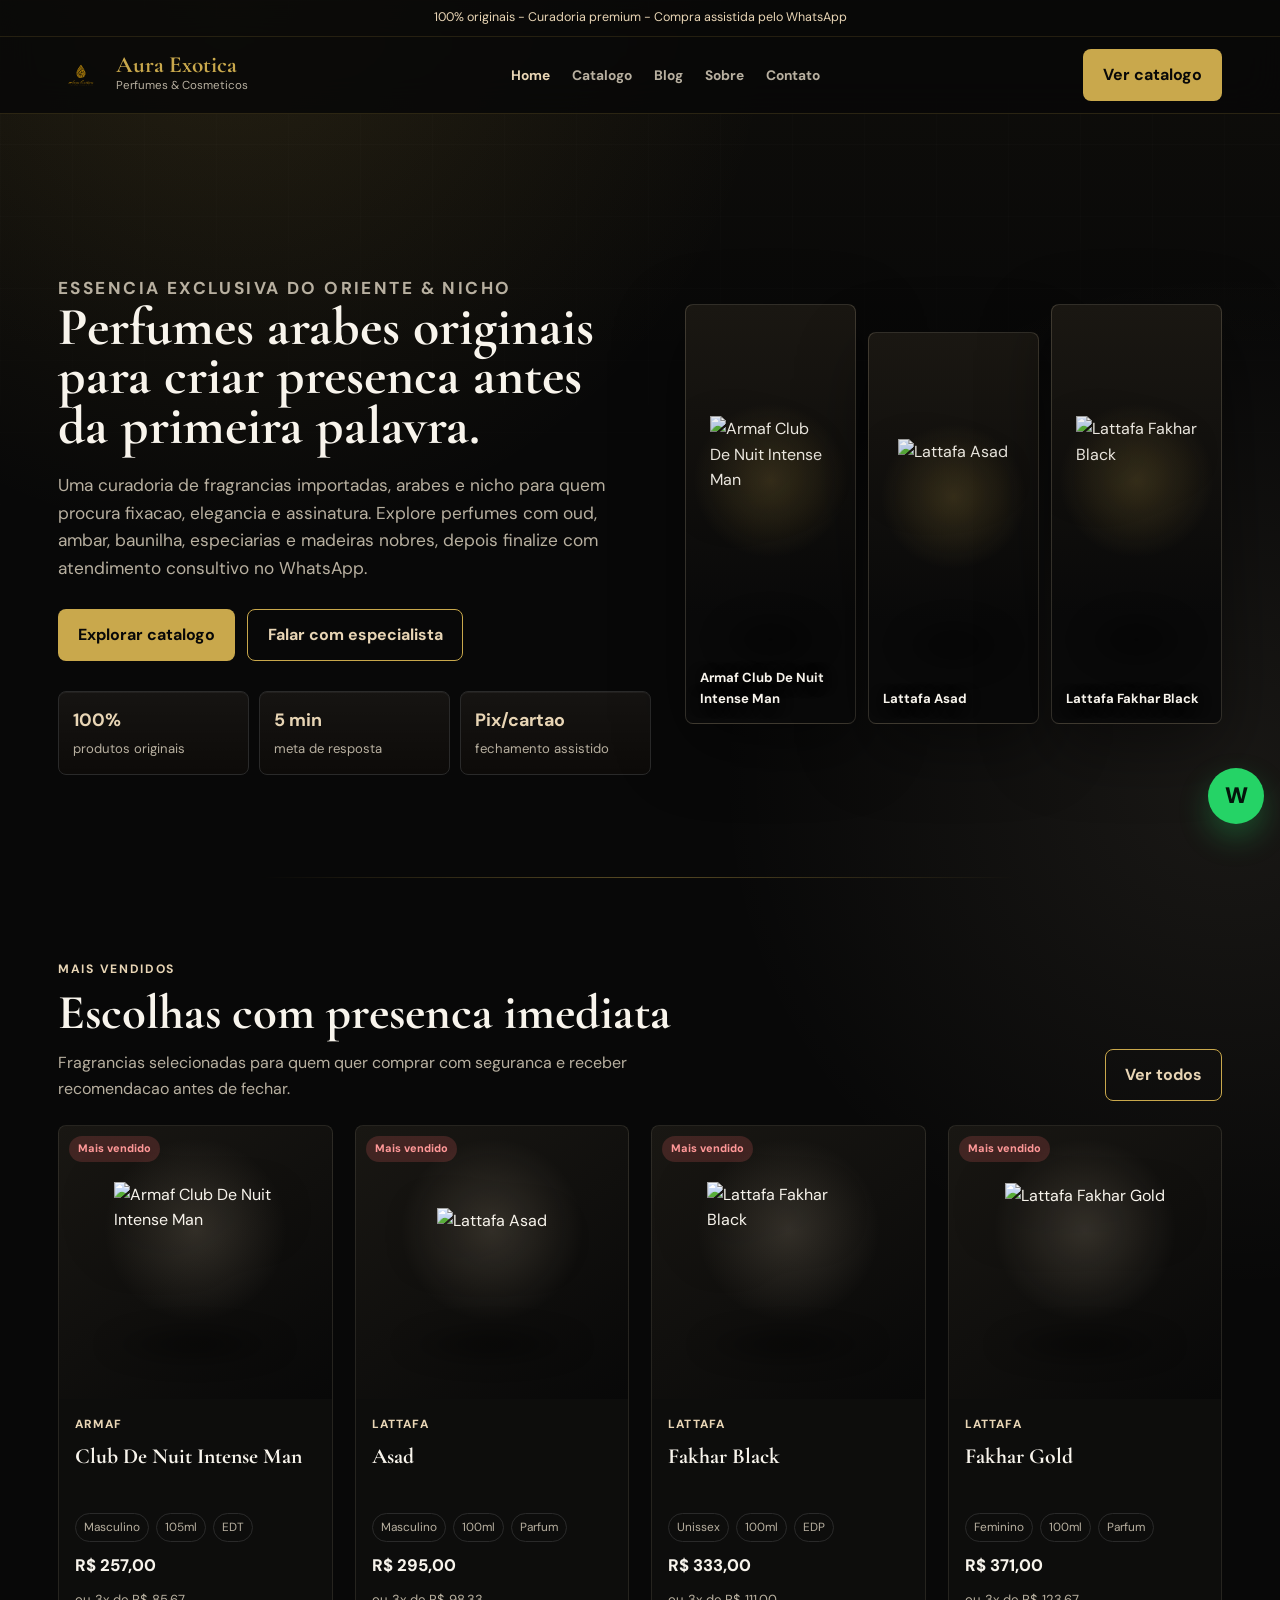
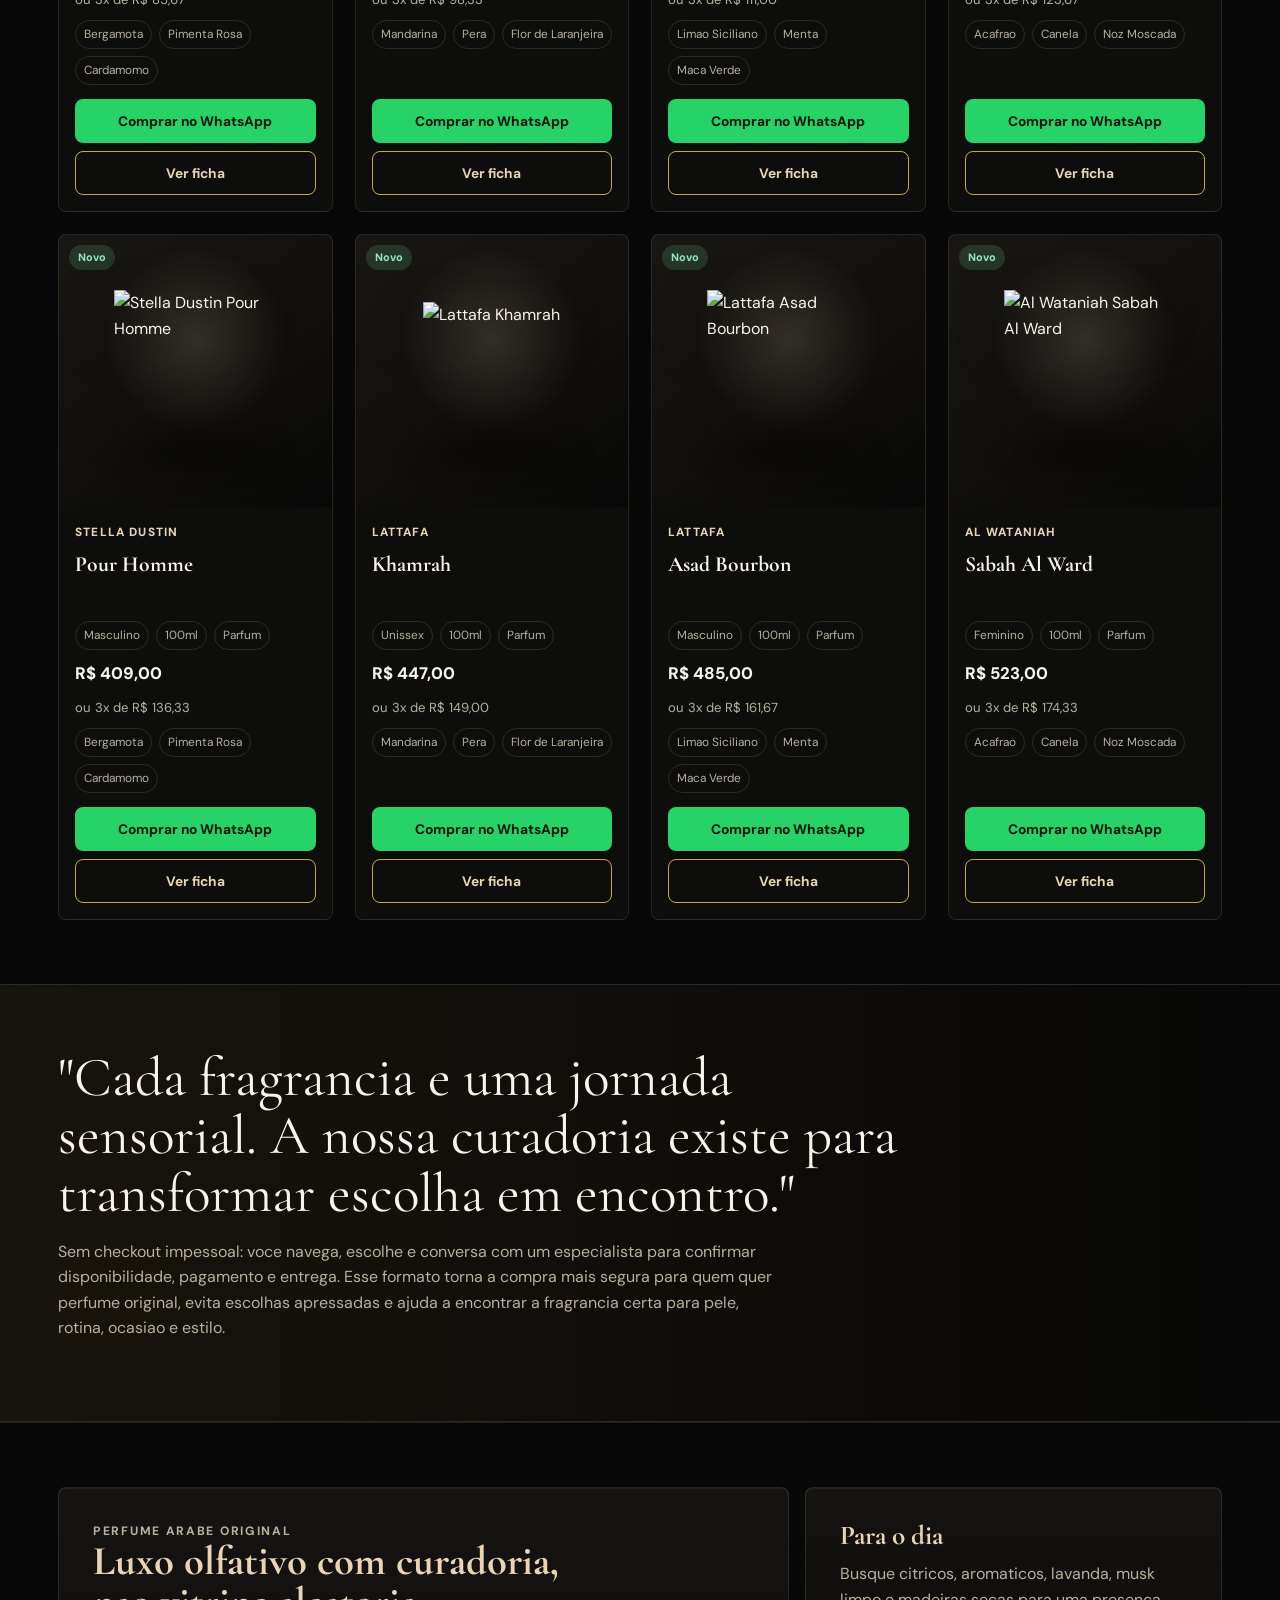
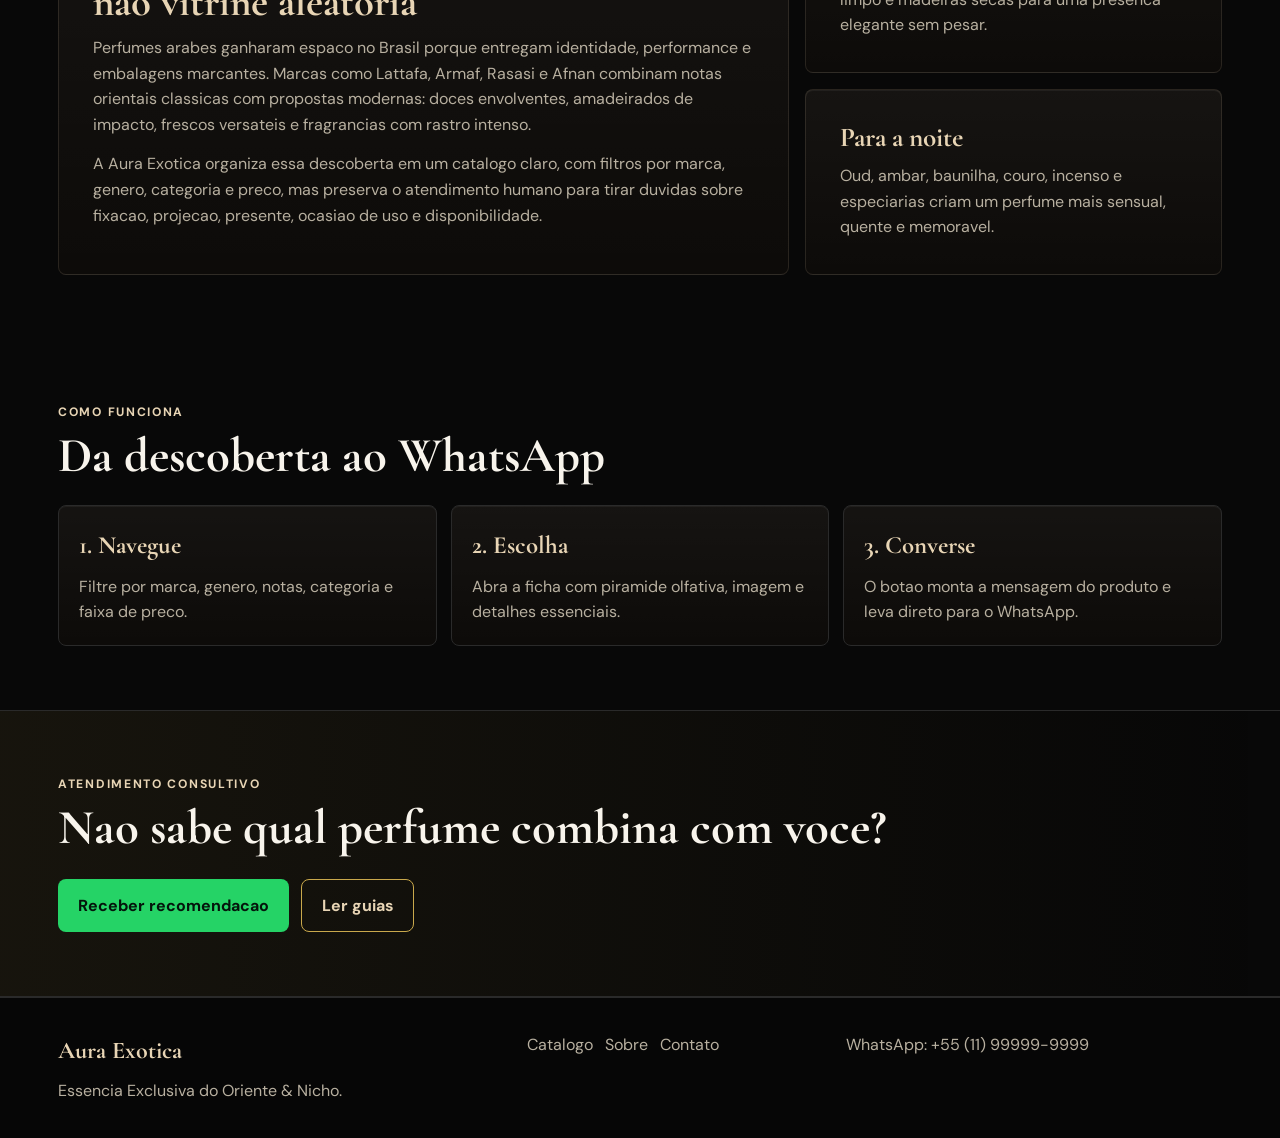
==== commit 7edcb2cd: "Update" ====
--- a/index.html
+++ b/index.html
@@ -1,10 +1,10 @@
-<!DOCTYPE html>
+﻿<!DOCTYPE html>
 <html lang="pt-BR">
 <head>
   <meta charset="UTF-8">
   <meta name="viewport" content="width=device-width, initial-scale=1.0">
-  <title>Aura Exotica | Perfumes Arabes & Nicho Premium</title>
-  <meta name="description" content="Perfumes arabes autenticos e fragrancias nicho selecionadas com curadoria exclusiva. Compra direta via WhatsApp.">
+  <title>Aura Exotica | Perfumes Arabes Originais, Oud e Nicho Premium</title>
+  <meta name="description" content="Catalogo premium de perfumes arabes originais, oud, ambar, baunilha e fragrancias nicho com curadoria exclusiva e compra assistida pelo WhatsApp.">
   <meta name="robots" content="index, follow">
   <meta name="theme-color" content="#080808">
   <link rel="canonical" href="https://auraexotica.com.br/">
@@ -22,7 +22,7 @@
 </head>
 <body data-page="home">
   <header class="main-header">
-    <div class="topbar"><div class="container">100% originais · Curadoria premium · Compra assistida pelo WhatsApp</div></div>
+    <div class="topbar"><div class="container">100% originais - Curadoria premium - Compra assistida pelo WhatsApp</div></div>
     <div class="container nav">
       <a class="brand" href="index.html" aria-label="Aura Exotica">
         <img src="assets/Logo-Aura-Exotica.svg" alt="">
@@ -36,7 +36,7 @@
         <a href="contato.html">Contato</a>
       </nav>
       <a class="btn btn-gold" href="catalogo.html">Ver catalogo</a>
-      <button class="mobile-menu-toggle" type="button" aria-expanded="false" aria-label="Abrir menu">☰</button>
+      <button class="mobile-menu-toggle" type="button" aria-expanded="false" aria-label="Abrir menu">Menu</button>
     </div>
     <nav class="mobile-panel" aria-label="Menu mobile">
       <a href="catalogo.html">Catalogo</a><a href="blog.html">Blog</a><a href="sobre.html">Sobre</a><a href="contato.html">Contato</a>
@@ -48,8 +48,8 @@
       <div class="container hero-grid">
         <div class="hero-copy">
           <p class="eyebrow">Essencia exclusiva do Oriente & Nicho</p>
-          <h1>Perfumes que contam historias e despertam sentidos.</h1>
-          <p>Um catalogo digital premium para descobrir fragrancias arabes autenticas, perfumes de alta fixacao e escolhas nicho com atendimento humano do primeiro clique ao fechamento.</p>
+          <h1>Perfumes arabes originais para criar presenca antes da primeira palavra.</h1>
+          <p>Uma curadoria de fragrancias importadas, arabes e nicho para quem procura fixacao, elegancia e assinatura. Explore perfumes com oud, ambar, baunilha, especiarias e madeiras nobres, depois finalize com atendimento consultivo no WhatsApp.</p>
           <div class="hero-actions">
             <a class="btn btn-gold" href="catalogo.html">Explorar catalogo</a>
             <a class="btn btn-outline" target="_blank" rel="noopener" href="https://wa.me/5511999999999?text=Ol%C3%A1!%20Quero%20ajuda%20para%20escolher%20um%20perfume.">Falar com especialista</a>
@@ -81,7 +81,26 @@
     <section class="section story-band">
       <div class="container">
         <blockquote>"Cada fragrancia e uma jornada sensorial. A nossa curadoria existe para transformar escolha em encontro."</blockquote>
-        <p>Sem checkout impessoal: voce navega, escolhe e conversa com um especialista para confirmar disponibilidade, pagamento e entrega.</p>
+        <p>Sem checkout impessoal: voce navega, escolhe e conversa com um especialista para confirmar disponibilidade, pagamento e entrega. Esse formato torna a compra mais segura para quem quer perfume original, evita escolhas apressadas e ajuda a encontrar a fragrancia certa para pele, rotina, ocasiao e estilo.</p>
+      </div>
+    </section>
+
+    <section class="section editorial-section">
+      <div class="container editorial-grid">
+        <article class="editorial-panel editorial-large">
+          <p class="eyebrow">Perfume arabe original</p>
+          <h2>Luxo olfativo com curadoria, nao vitrine aleatoria</h2>
+          <p>Perfumes arabes ganharam espaco no Brasil porque entregam identidade, performance e embalagens marcantes. Marcas como Lattafa, Armaf, Rasasi e Afnan combinam notas orientais classicas com propostas modernas: doces envolventes, amadeirados de impacto, frescos versateis e fragrancias com rastro intenso.</p>
+          <p>A Aura Exotica organiza essa descoberta em um catalogo claro, com filtros por marca, genero, categoria e preco, mas preserva o atendimento humano para tirar duvidas sobre fixacao, projecao, presente, ocasiao de uso e disponibilidade.</p>
+        </article>
+        <article class="editorial-panel">
+          <h3>Para o dia</h3>
+          <p>Busque citricos, aromaticos, lavanda, musk limpo e madeiras secas para uma presenca elegante sem pesar.</p>
+        </article>
+        <article class="editorial-panel">
+          <h3>Para a noite</h3>
+          <p>Oud, ambar, baunilha, couro, incenso e especiarias criam um perfume mais sensual, quente e memoravel.</p>
+        </article>
       </div>
     </section>
 
@@ -123,3 +142,4 @@
   <script src="script.js" defer></script>
 </body>
 </html>
+
--- a/style.css
+++ b/style.css
@@ -1,7 +1,7 @@
-/* Aura Exotica - Desert Noir catalog */
+﻿/* Aura Exotica - Desert Noir catalog */
 :root {
   --bg: #080808;
-  --bg-alt: #121212;
+  --bg-alt: #14120f;
   --text: #f8f4ec;
   --text-muted: #b8b0a0;
   --gold: #c9a84c;
@@ -19,8 +19,8 @@
   --radius-sm: 4px;
   --radius-md: 8px;
   --radius-pill: 999px;
-  --shadow: 0 18px 50px rgba(0, 0, 0, 0.34);
-  --transition: all 0.25s ease;
+  --shadow: 0 22px 70px rgba(0, 0, 0, 0.44);
+  --transition: 180ms ease;
 }
 
 *,
@@ -37,6 +37,8 @@
   margin: 0;
   min-height: 100vh;
   background:
+    radial-gradient(circle at 18% 0%, rgba(201, 168, 76, 0.12), transparent 34rem),
+    radial-gradient(circle at 96% 18%, rgba(232, 213, 181, 0.08), transparent 32rem),
     linear-gradient(180deg, rgba(201, 168, 76, 0.04), transparent 360px),
     var(--bg);
   color: var(--text);
@@ -45,6 +47,19 @@
   -webkit-font-smoothing: antialiased;
 }
 
+body::before {
+  content: "";
+  position: fixed;
+  inset: 0;
+  z-index: -1;
+  pointer-events: none;
+  background-image:
+    linear-gradient(rgba(255, 255, 255, 0.018) 1px, transparent 1px),
+    linear-gradient(90deg, rgba(255, 255, 255, 0.014) 1px, transparent 1px);
+  background-size: 72px 72px;
+  mask-image: linear-gradient(to bottom, black, transparent 72%);
+}
+
 img {
   display: block;
   max-width: 100%;
@@ -95,7 +110,7 @@
   top: 0;
   z-index: 20;
   border-bottom: 1px solid rgba(201, 168, 76, 0.18);
-  background: rgba(8, 8, 8, 0.9);
+  background: rgba(8, 8, 8, 0.84);
   backdrop-filter: blur(18px);
 }
 
@@ -237,15 +252,16 @@
 }
 
 .hero {
-  min-height: calc(100vh - 120px);
+  min-height: calc(100vh - 118px);
   display: grid;
   align-items: center;
-  padding: 54px 0 28px;
+  padding: 62px 0 44px;
+  overflow: hidden;
 }
 
 .hero-grid {
   display: grid;
-  gap: 30px;
+  gap: 34px;
 }
 
 .hero-copy h1,
@@ -261,8 +277,9 @@
 
 .hero-copy h1 {
   max-width: 760px;
-  font-size: clamp(2.4rem, 10vw, 5.8rem);
-  line-height: 0.9;
+  font-size: 3rem;
+  line-height: 0.92;
+  text-wrap: balance;
 }
 
 .hero-copy p {
@@ -317,39 +334,73 @@
 .hero-showcase {
   display: grid;
   grid-template-columns: repeat(3, minmax(0, 1fr));
-  gap: 10px;
-  min-height: 360px;
+  gap: 12px;
+  min-height: 420px;
+  perspective: 900px;
 }
 
 .showcase-card {
   position: relative;
+  display: flex;
+  align-items: center;
+  justify-content: center;
   overflow: hidden;
   border: 1px solid rgba(201, 168, 76, 0.2);
   border-radius: var(--radius-md);
-  background: linear-gradient(180deg, #181818, #0c0c0c);
+  background:
+    radial-gradient(circle at 50% 36%, rgba(232, 213, 181, 0.16), transparent 42%),
+    linear-gradient(180deg, #191713, #0c0b09);
   box-shadow: var(--shadow);
+  min-height: 380px;
+  transform: translateY(0) rotateX(0);
+  animation: card-rise 700ms ease both;
 }
 
 .showcase-card:nth-child(2) {
-  transform: translateY(28px);
+  margin-top: 28px;
+  animation-delay: 90ms;
+}
+
+.showcase-card:nth-child(3) {
+  animation-delay: 180ms;
 }
 
 .showcase-card img {
-  width: 100%;
-  height: 100%;
-  object-fit: cover;
-  opacity: 0.86;
+  width: 88%;
+  height: 78%;
+  object-fit: contain;
+  opacity: 0.94;
+  filter: drop-shadow(0 24px 34px rgba(0, 0, 0, 0.56));
+  transform: translateY(-10px);
+  transition: transform 420ms ease, opacity 420ms ease;
+}
+
+.showcase-card:hover img {
+  opacity: 1;
+  transform: translateY(-18px) scale(1.035);
 }
 
 .showcase-card span {
   position: absolute;
-  left: 12px;
-  right: 12px;
-  bottom: 12px;
+  left: 14px;
+  right: 14px;
+  bottom: 14px;
   color: var(--text);
   font-size: 0.82rem;
   font-weight: 700;
   text-shadow: 0 2px 14px #000;
+}
+
+@keyframes card-rise {
+  from {
+    opacity: 0;
+    transform: translateY(22px) rotateX(4deg);
+  }
+
+  to {
+    opacity: 1;
+    transform: translateY(0) rotateX(0);
+  }
 }
 
 .section {
@@ -365,7 +416,7 @@
 }
 
 .section-title {
-  font-size: clamp(2rem, 6vw, 3.2rem);
+  font-size: 2.35rem;
   line-height: 1;
 }
 
@@ -417,34 +468,55 @@
 .catalog-grid {
   display: grid;
   grid-template-columns: repeat(2, minmax(0, 1fr));
-  gap: 14px;
+  gap: 18px;
+  align-items: stretch;
 }
 
 .card,
 .product-card {
+  display: grid;
+  grid-template-rows: auto 1fr;
   overflow: hidden;
   border: 1px solid var(--border);
   border-radius: var(--radius-md);
-  background: var(--card-bg);
-  transition: var(--transition);
+  background:
+    linear-gradient(180deg, rgba(255, 255, 255, 0.025), transparent 28%),
+    var(--card-bg);
+  box-shadow: 0 1px 0 rgba(255, 255, 255, 0.04) inset;
+  opacity: 0;
+  transform: translateY(16px);
+  animation: product-enter 520ms ease forwards;
+  transition: transform var(--transition), border-color var(--transition), box-shadow var(--transition);
 }
 
 .product-card:hover {
-  transform: translateY(-5px);
+  transform: translateY(-6px);
   border-color: rgba(201, 168, 76, 0.45);
-  box-shadow: 0 16px 36px rgba(201, 168, 76, 0.12);
+  box-shadow: 0 18px 44px rgba(0, 0, 0, 0.38), 0 0 0 1px rgba(201, 168, 76, 0.08);
 }
 
 .card-img-container {
   position: relative;
+  display: flex;
+  align-items: center;
+  justify-content: center;
   aspect-ratio: 1;
-  background: linear-gradient(145deg, #1b1b1b, #080808);
+  padding: 18px;
+  background:
+    radial-gradient(circle at 50% 38%, rgba(232, 213, 181, 0.16), transparent 42%),
+    linear-gradient(145deg, #191713, #080808);
 }
 
 .card-img {
   width: 100%;
   height: 100%;
-  object-fit: cover;
+  object-fit: contain;
+  filter: drop-shadow(0 18px 24px rgba(0, 0, 0, 0.5));
+  transition: transform 360ms ease;
+}
+
+.product-card:hover .card-img {
+  transform: scale(1.035) translateY(-4px);
 }
 
 .badge {
@@ -475,8 +547,9 @@
 
 .card-body {
   display: grid;
-  gap: 9px;
-  padding: 14px;
+  grid-template-rows: auto auto auto auto auto 1fr auto;
+  gap: 10px;
+  padding: 16px;
 }
 
 .card-brand {
@@ -489,11 +562,12 @@
 }
 
 .card-title {
-  min-height: 3.1em;
+  min-height: 3.2em;
   margin: 0;
   font-family: var(--font-title);
   font-size: 1.35rem;
   line-height: 1.15;
+  text-wrap: balance;
 }
 
 .card-meta,
@@ -533,6 +607,7 @@
   display: grid;
   gap: 8px;
   margin-top: 4px;
+  align-self: end;
 }
 
 .card-actions .btn {
@@ -541,6 +616,13 @@
   font-size: 0.86rem;
 }
 
+@keyframes product-enter {
+  to {
+    opacity: 1;
+    transform: translateY(0);
+  }
+}
+
 .page-hero {
   padding: 48px 0 30px;
   border-bottom: 1px solid var(--border);
@@ -548,7 +630,7 @@
 }
 
 .page-hero h1 {
-  font-size: clamp(2.2rem, 9vw, 4.4rem);
+  font-size: 3rem;
   line-height: 0.95;
 }
 
@@ -565,7 +647,8 @@
   padding: 16px;
   border: 1px solid var(--border);
   border-radius: var(--radius-md);
-  background: rgba(16, 16, 16, 0.82);
+  background: rgba(16, 14, 11, 0.86);
+  box-shadow: 0 18px 50px rgba(0, 0, 0, 0.22);
 }
 
 .filter-row {
@@ -608,10 +691,17 @@
   min-height: 36px;
   border: 1px solid var(--border);
   border-radius: var(--radius-pill);
-  background: var(--bg);
+  background: rgba(8, 8, 8, 0.72);
   color: var(--text-muted);
   padding: 0 12px;
   font-size: 0.86rem;
+  transition: background var(--transition), border-color var(--transition), color var(--transition), transform var(--transition);
+}
+
+.filter-btn:hover {
+  border-color: rgba(201, 168, 76, 0.45);
+  color: var(--gold-light);
+  transform: translateY(-1px);
 }
 
 .filter-btn.active {
@@ -667,13 +757,17 @@
   overflow: hidden;
   border: 1px solid var(--border);
   border-radius: var(--radius-md);
-  background: linear-gradient(145deg, #1b1b1b, #080808);
+  background:
+    radial-gradient(circle at 50% 36%, rgba(232, 213, 181, 0.16), transparent 42%),
+    linear-gradient(145deg, #191713, #080808);
+  padding: 24px;
 }
 
 .main-image {
   width: 100%;
   aspect-ratio: 1;
-  object-fit: cover;
+  object-fit: contain;
+  filter: drop-shadow(0 24px 34px rgba(0, 0, 0, 0.54));
 }
 
 .thumb-images {
@@ -686,14 +780,14 @@
   overflow: hidden;
   border: 1px solid var(--border);
   border-radius: var(--radius-sm);
-  background: var(--card-bg);
-  padding: 0;
+  background: radial-gradient(circle at 50% 42%, rgba(232, 213, 181, 0.12), transparent 48%), var(--card-bg);
+  padding: 8px;
 }
 
 .thumb-images img {
   width: 100%;
   aspect-ratio: 1;
-  object-fit: cover;
+  object-fit: contain;
 }
 
 .product-info-panel {
@@ -702,7 +796,7 @@
 }
 
 .product-detail h1 {
-  font-size: clamp(2.1rem, 8vw, 4.4rem);
+  font-size: 2.85rem;
   line-height: 0.95;
 }
 
@@ -775,7 +869,7 @@
   max-width: 880px;
   margin: 0;
   font-family: var(--font-title);
-  font-size: clamp(2rem, 6vw, 4rem);
+  font-size: 2.6rem;
   line-height: 1.05;
 }
 
@@ -936,6 +1030,30 @@
   .footer-grid {
     grid-template-columns: 1.2fr 0.8fr 1fr;
   }
+
+  .hero-copy h1 {
+    font-size: 4.65rem;
+  }
+
+  .section-title {
+    font-size: 3.05rem;
+  }
+
+  .page-hero h1 {
+    font-size: 4.4rem;
+  }
+
+  .product-detail h1 {
+    font-size: 3.65rem;
+  }
+
+  .story-band blockquote {
+    font-size: 3.45rem;
+  }
+
+  .editorial-panel h2 {
+    font-size: 3.35rem;
+  }
 }
 
 @media (min-width: 1040px) {
@@ -974,3 +1092,338 @@
     padding: 12px;
   }
 }
+
+@media (prefers-reduced-motion: reduce) {
+  *,
+  *::before,
+  *::after {
+    animation-duration: 0.01ms !important;
+    animation-iteration-count: 1 !important;
+    scroll-behavior: auto !important;
+    transition-duration: 0.01ms !important;
+  }
+}
+
+/* Premium direction v2 */
+.hero {
+  position: relative;
+}
+
+.hero::after {
+  content: "";
+  position: absolute;
+  left: 50%;
+  bottom: 18px;
+  width: min(760px, 70vw);
+  height: 1px;
+  background: linear-gradient(90deg, transparent, rgba(201, 168, 76, 0.42), transparent);
+  transform: translateX(-50%);
+}
+
+.hero-copy {
+  animation: soft-reveal 760ms ease both;
+}
+
+.hero-copy h1 {
+  max-width: 820px;
+  font-size: 3.35rem;
+}
+
+.hero-copy p {
+  font-size: 1.08rem;
+}
+
+.proof-item,
+.step,
+.value-card,
+.contact-card,
+.faq details,
+.blog-card,
+.editorial-panel {
+  background:
+    linear-gradient(180deg, rgba(255, 255, 255, 0.035), transparent),
+    rgba(16, 14, 11, 0.78);
+  box-shadow: 0 1px 0 rgba(255, 255, 255, 0.05) inset;
+}
+
+.showcase-card {
+  border-color: rgba(232, 213, 181, 0.18);
+  background:
+    radial-gradient(circle at 50% 42%, rgba(201, 168, 76, 0.2), transparent 30%),
+    linear-gradient(180deg, #1a1712, #090909 74%);
+}
+
+.showcase-card::before,
+.card-img-container::before,
+.main-image-wrap::before {
+  content: "";
+  position: absolute;
+  inset: auto 14% 12% 14%;
+  height: 16%;
+  border-radius: 50%;
+  background: radial-gradient(ellipse, rgba(0, 0, 0, 0.48), transparent 68%);
+  filter: blur(10px);
+}
+
+.showcase-card img {
+  position: relative;
+  z-index: 1;
+  width: auto;
+  max-width: 72%;
+  max-height: 72%;
+  height: auto;
+  object-fit: contain;
+}
+
+.showcase-card span {
+  z-index: 2;
+}
+
+.products-grid,
+.catalog-grid {
+  gap: 22px;
+}
+
+.product-card {
+  min-width: 0;
+  border-color: rgba(232, 213, 181, 0.11);
+  background:
+    linear-gradient(180deg, rgba(232, 213, 181, 0.045), transparent 36%),
+    #0d0d0c;
+}
+
+.card-img-container {
+  min-height: 0;
+  padding: 24px;
+}
+
+.card-img {
+  position: relative;
+  z-index: 1;
+  width: auto;
+  height: auto;
+  max-width: 72%;
+  max-height: 74%;
+  margin: auto;
+  object-fit: contain;
+}
+
+.card-body {
+  min-height: 300px;
+}
+
+.card-title {
+  min-height: 2.75em;
+}
+
+.card-notes {
+  min-height: 60px;
+  align-content: start;
+}
+
+.filters-container {
+  position: sticky;
+  top: 96px;
+  z-index: 11;
+  padding: 12px;
+  border-color: rgba(232, 213, 181, 0.14);
+  background: rgba(9, 9, 9, 0.82);
+  backdrop-filter: blur(18px);
+}
+
+.filter-primary {
+  grid-template-columns: minmax(0, 1fr);
+}
+
+.filter-drawer {
+  border-top: 1px solid rgba(232, 213, 181, 0.1);
+  padding-top: 8px;
+}
+
+.filter-drawer summary {
+  display: inline-flex;
+  align-items: center;
+  justify-content: center;
+  min-height: 36px;
+  padding: 0 12px;
+  border: 1px solid rgba(201, 168, 76, 0.34);
+  border-radius: var(--radius-pill);
+  color: var(--gold-light);
+  cursor: pointer;
+  font-size: 0.84rem;
+  font-weight: 800;
+  list-style: none;
+}
+
+.filter-drawer summary::-webkit-details-marker {
+  display: none;
+}
+
+.filter-drawer-grid {
+  display: grid;
+  gap: 14px;
+  padding-top: 14px;
+}
+
+.filter-label {
+  margin: 0 0 8px;
+  color: var(--text-muted);
+  font-size: 0.72rem;
+  font-weight: 800;
+  letter-spacing: 0.12em;
+  text-transform: uppercase;
+}
+
+.filter-scroll {
+  max-height: 92px;
+  overflow: auto;
+  padding-right: 4px;
+}
+
+.input,
+.select {
+  min-height: 42px;
+  border-color: rgba(232, 213, 181, 0.14);
+  background: rgba(0, 0, 0, 0.48);
+}
+
+.page-hero {
+  padding: 66px 0 46px;
+  background:
+    radial-gradient(circle at 80% 10%, rgba(201, 168, 76, 0.12), transparent 28rem),
+    linear-gradient(180deg, rgba(201, 168, 76, 0.07), transparent);
+}
+
+.page-hero h1 {
+  max-width: 900px;
+  font-size: 3.35rem;
+  text-wrap: balance;
+}
+
+.page-hero p {
+  max-width: 860px;
+  font-size: 1.08rem;
+}
+
+.editorial-section {
+  border-top: 1px solid rgba(232, 213, 181, 0.1);
+}
+
+.editorial-grid {
+  display: grid;
+  gap: 16px;
+}
+
+.editorial-panel {
+  border: 1px solid rgba(232, 213, 181, 0.12);
+  border-radius: var(--radius-md);
+  padding: clamp(20px, 4vw, 34px);
+}
+
+.editorial-panel h2,
+.editorial-panel h3 {
+  margin: 0 0 12px;
+  color: var(--gold-light);
+  font-family: var(--font-title);
+  line-height: 1;
+}
+
+.editorial-panel h2 {
+  font-size: 2.55rem;
+  text-wrap: balance;
+}
+
+.editorial-panel h3 {
+  font-size: 1.7rem;
+}
+
+.editorial-panel p {
+  margin: 0;
+  color: var(--text-muted);
+}
+
+.editorial-panel p + p {
+  margin-top: 14px;
+}
+
+.main-image-wrap {
+  position: relative;
+}
+
+.main-image {
+  position: relative;
+  z-index: 1;
+  display: block;
+  width: auto;
+  aspect-ratio: auto;
+  max-width: min(78%, 520px);
+  height: auto;
+  max-height: 560px;
+  margin: auto;
+  object-fit: contain;
+}
+
+.thumb-images img {
+  max-width: 78%;
+  max-height: 78%;
+  margin: auto;
+}
+
+@keyframes soft-reveal {
+  from {
+    opacity: 0;
+    transform: translateY(18px);
+  }
+
+  to {
+    opacity: 1;
+    transform: translateY(0);
+  }
+}
+
+@media (min-width: 720px) {
+  .filter-primary {
+    grid-template-columns: minmax(280px, 1fr) 220px;
+  }
+
+  .filter-drawer-grid {
+    grid-template-columns: 0.7fr 1.2fr 1fr 0.85fr;
+    align-items: start;
+  }
+
+  .editorial-grid {
+    grid-template-columns: 1.4fr 0.8fr;
+  }
+
+  .editorial-large {
+    grid-row: span 2;
+  }
+}
+
+@media (min-width: 1040px) {
+  .catalog-grid {
+    grid-template-columns: repeat(3, minmax(0, 1fr));
+  }
+}
+
+@media (min-width: 1240px) {
+  .catalog-grid {
+    grid-template-columns: repeat(4, minmax(0, 1fr));
+  }
+}
+
+@media (max-width: 719px) {
+  .filters-container {
+    top: 76px;
+  }
+
+  .card-img {
+    max-width: 82%;
+    max-height: 78%;
+  }
+
+  .card-body {
+    min-height: 330px;
+  }
+}
+
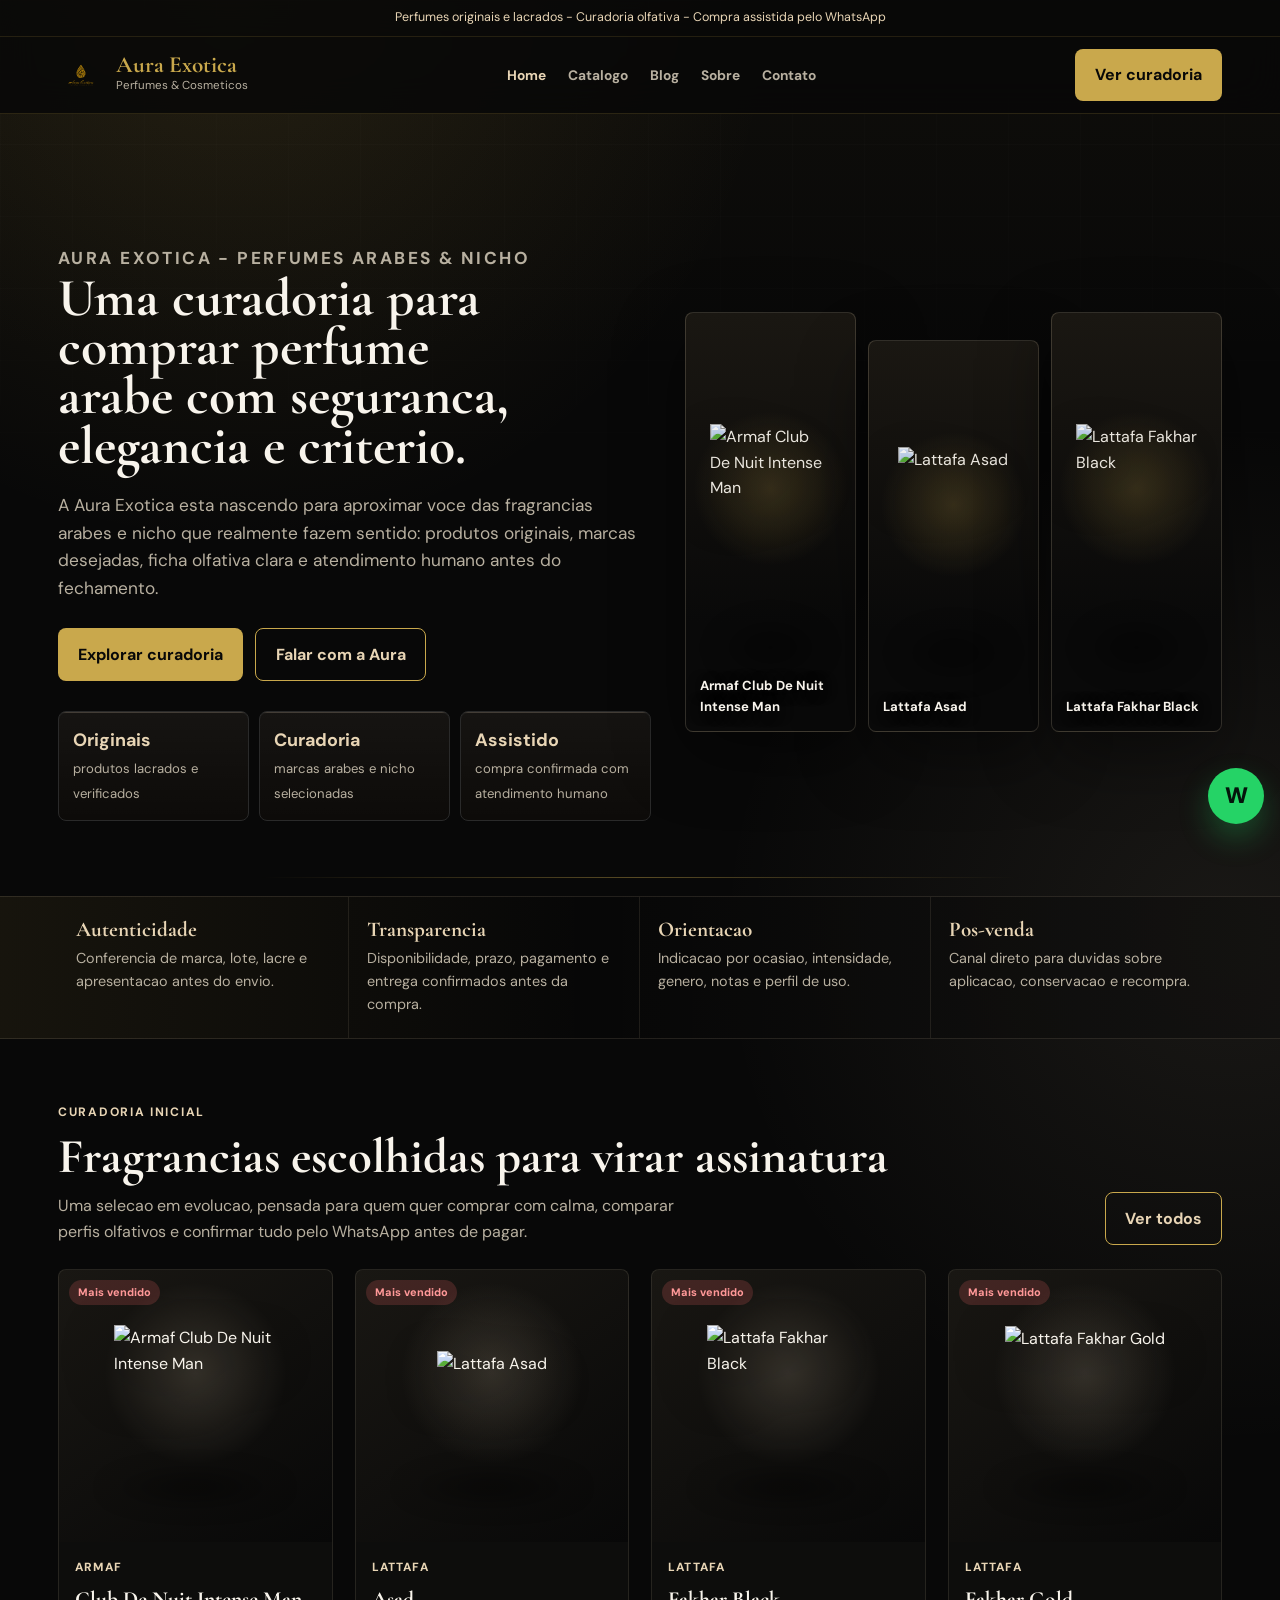
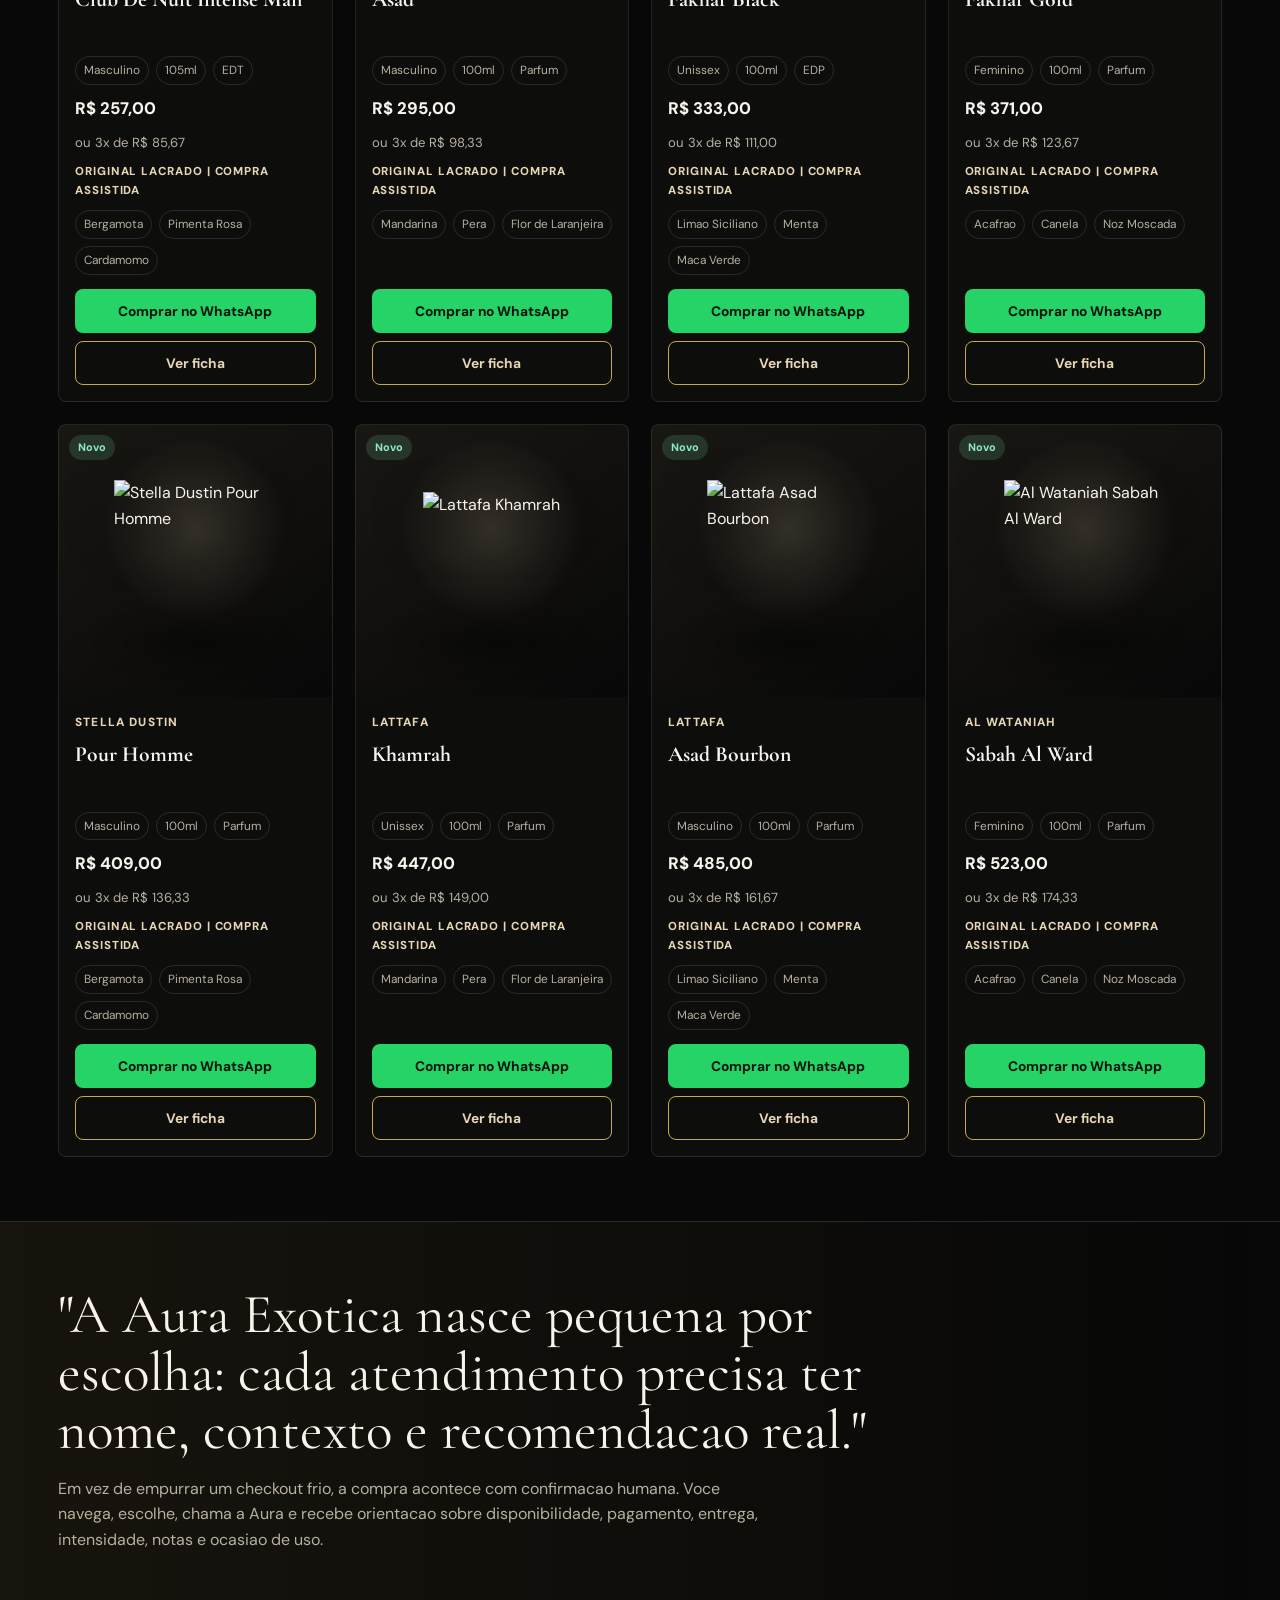
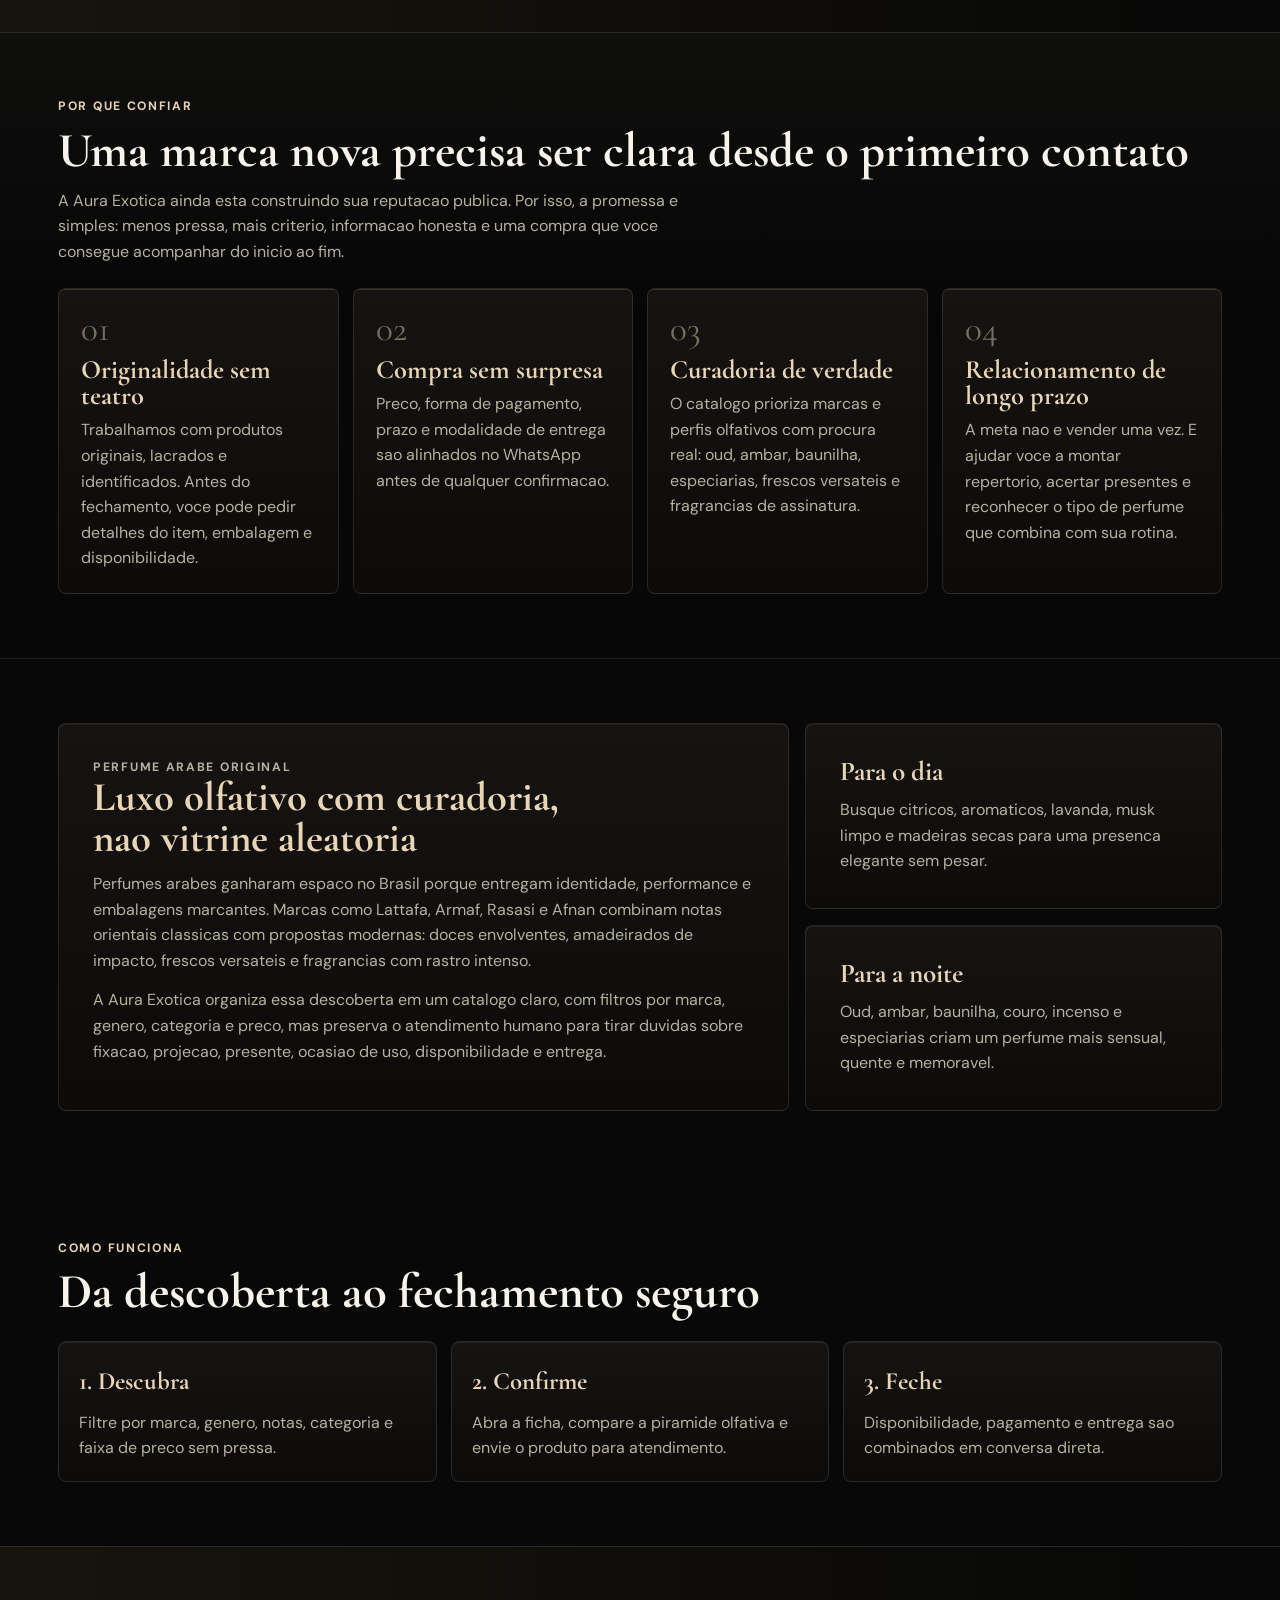
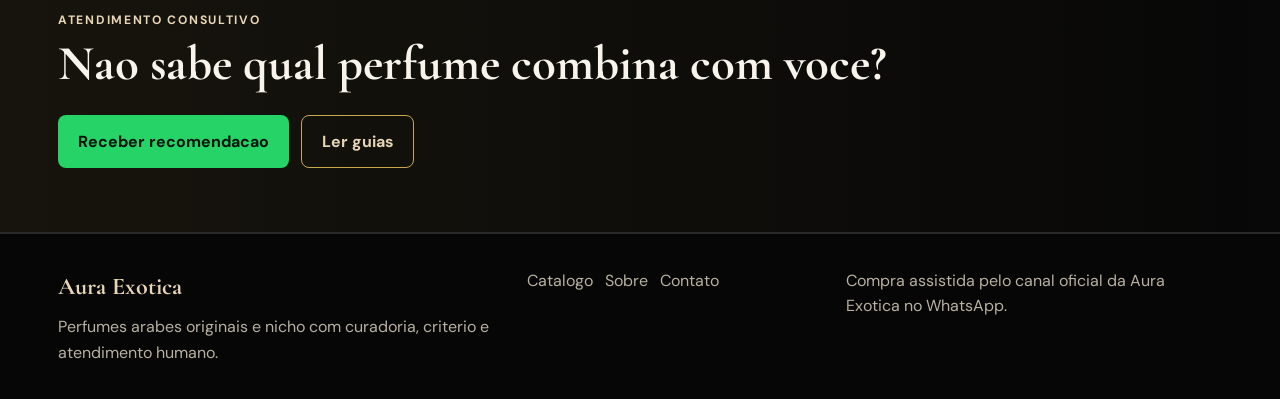
==== commit 6dfa4ced: "Update" ====
--- a/index.html
+++ b/index.html
@@ -3,13 +3,13 @@
 <head>
   <meta charset="UTF-8">
   <meta name="viewport" content="width=device-width, initial-scale=1.0">
-  <title>Aura Exotica | Perfumes Arabes Originais, Oud e Nicho Premium</title>
-  <meta name="description" content="Catalogo premium de perfumes arabes originais, oud, ambar, baunilha e fragrancias nicho com curadoria exclusiva e compra assistida pelo WhatsApp.">
+  <title>Aura Exotica | Perfumes Arabes Originais & Nicho Premium</title>
+  <meta name="description" content="Aura Exotica e uma curadoria premium de perfumes arabes originais e fragrancias nicho, com compra assistida, orientacao olfativa e atendimento pelo WhatsApp.">
   <meta name="robots" content="index, follow">
   <meta name="theme-color" content="#080808">
   <link rel="canonical" href="https://auraexotica.com.br/">
   <meta property="og:title" content="Aura Exotica | Perfumes Arabes & Nicho">
-  <meta property="og:description" content="Curadoria premium de fragrancias do Oriente e nicho com atendimento via WhatsApp.">
+  <meta property="og:description" content="Curadoria premium de fragrancias do Oriente e nicho com atendimento consultivo via WhatsApp.">
   <meta property="og:type" content="website">
   <meta property="og:url" content="https://auraexotica.com.br/">
   <link rel="preconnect" href="https://fonts.googleapis.com">
@@ -22,7 +22,7 @@
 </head>
 <body data-page="home">
   <header class="main-header">
-    <div class="topbar"><div class="container">100% originais - Curadoria premium - Compra assistida pelo WhatsApp</div></div>
+    <div class="topbar"><div class="container">Perfumes originais e lacrados - Curadoria olfativa - Compra assistida pelo WhatsApp</div></div>
     <div class="container nav">
       <a class="brand" href="index.html" aria-label="Aura Exotica">
         <img src="assets/Logo-Aura-Exotica.svg" alt="">
@@ -35,7 +35,7 @@
         <a href="sobre.html">Sobre</a>
         <a href="contato.html">Contato</a>
       </nav>
-      <a class="btn btn-gold" href="catalogo.html">Ver catalogo</a>
+      <a class="btn btn-gold" href="catalogo.html">Ver curadoria</a>
       <button class="mobile-menu-toggle" type="button" aria-expanded="false" aria-label="Abrir menu">Menu</button>
     </div>
     <nav class="mobile-panel" aria-label="Menu mobile">
@@ -47,20 +47,29 @@
     <section class="hero">
       <div class="container hero-grid">
         <div class="hero-copy">
-          <p class="eyebrow">Essencia exclusiva do Oriente & Nicho</p>
-          <h1>Perfumes arabes originais para criar presenca antes da primeira palavra.</h1>
-          <p>Uma curadoria de fragrancias importadas, arabes e nicho para quem procura fixacao, elegancia e assinatura. Explore perfumes com oud, ambar, baunilha, especiarias e madeiras nobres, depois finalize com atendimento consultivo no WhatsApp.</p>
+          <p class="eyebrow">Aura Exotica - Perfumes Arabes & Nicho</p>
+          <h1>Uma curadoria para comprar perfume arabe com seguranca, elegancia e criterio.</h1>
+          <p>A Aura Exotica esta nascendo para aproximar voce das fragrancias arabes e nicho que realmente fazem sentido: produtos originais, marcas desejadas, ficha olfativa clara e atendimento humano antes do fechamento.</p>
           <div class="hero-actions">
-            <a class="btn btn-gold" href="catalogo.html">Explorar catalogo</a>
-            <a class="btn btn-outline" target="_blank" rel="noopener" href="https://wa.me/5511999999999?text=Ol%C3%A1!%20Quero%20ajuda%20para%20escolher%20um%20perfume.">Falar com especialista</a>
+            <a class="btn btn-gold" href="catalogo.html">Explorar curadoria</a>
+            <a class="btn btn-outline" target="_blank" rel="noopener" href="https://wa.me/5511999999999?text=Ol%C3%A1!%20Quero%20ajuda%20para%20escolher%20um%20perfume%20na%20Aura%20Exotica.">Falar com a Aura</a>
           </div>
           <div class="hero-proof" aria-label="Beneficios">
-            <div class="proof-item"><strong>100%</strong><span>produtos originais</span></div>
-            <div class="proof-item"><strong>5 min</strong><span>meta de resposta</span></div>
-            <div class="proof-item"><strong>Pix/cartao</strong><span>fechamento assistido</span></div>
+            <div class="proof-item"><strong>Originais</strong><span>produtos lacrados e verificados</span></div>
+            <div class="proof-item"><strong>Curadoria</strong><span>marcas arabes e nicho selecionadas</span></div>
+            <div class="proof-item"><strong>Assistido</strong><span>compra confirmada com atendimento humano</span></div>
           </div>
         </div>
         <div id="hero-showcase" class="hero-showcase" aria-label="Produtos em destaque"></div>
+      </div>
+    </section>
+
+    <section class="trust-strip" aria-label="Compromissos Aura Exotica">
+      <div class="container trust-strip-grid">
+        <div><strong>Autenticidade</strong><span>Conferencia de marca, lote, lacre e apresentacao antes do envio.</span></div>
+        <div><strong>Transparencia</strong><span>Disponibilidade, prazo, pagamento e entrega confirmados antes da compra.</span></div>
+        <div><strong>Orientacao</strong><span>Indicacao por ocasiao, intensidade, genero, notas e perfil de uso.</span></div>
+        <div><strong>Pos-venda</strong><span>Canal direto para duvidas sobre aplicacao, conservacao e recompra.</span></div>
       </div>
     </section>
 
@@ -68,9 +77,9 @@
       <div class="container">
         <div class="section-head">
           <div>
-            <p class="eyebrow">Mais vendidos</p>
-            <h2 class="section-title">Escolhas com presenca imediata</h2>
-            <p class="section-lead">Fragrancias selecionadas para quem quer comprar com seguranca e receber recomendacao antes de fechar.</p>
+            <p class="eyebrow">Curadoria inicial</p>
+            <h2 class="section-title">Fragrancias escolhidas para virar assinatura</h2>
+            <p class="section-lead">Uma selecao em evolucao, pensada para quem quer comprar com calma, comparar perfis olfativos e confirmar tudo pelo WhatsApp antes de pagar.</p>
           </div>
           <a class="btn btn-outline" href="catalogo.html">Ver todos</a>
         </div>
@@ -80,8 +89,26 @@
 
     <section class="section story-band">
       <div class="container">
-        <blockquote>"Cada fragrancia e uma jornada sensorial. A nossa curadoria existe para transformar escolha em encontro."</blockquote>
-        <p>Sem checkout impessoal: voce navega, escolhe e conversa com um especialista para confirmar disponibilidade, pagamento e entrega. Esse formato torna a compra mais segura para quem quer perfume original, evita escolhas apressadas e ajuda a encontrar a fragrancia certa para pele, rotina, ocasiao e estilo.</p>
+        <blockquote>"A Aura Exotica nasce pequena por escolha: cada atendimento precisa ter nome, contexto e recomendacao real."</blockquote>
+        <p>Em vez de empurrar um checkout frio, a compra acontece com confirmacao humana. Voce navega, escolhe, chama a Aura e recebe orientacao sobre disponibilidade, pagamento, entrega, intensidade, notas e ocasiao de uso.</p>
+      </div>
+    </section>
+
+    <section class="section assurance-section">
+      <div class="container">
+        <div class="section-head">
+          <div>
+            <p class="eyebrow">Por que confiar</p>
+            <h2 class="section-title">Uma marca nova precisa ser clara desde o primeiro contato</h2>
+            <p class="section-lead">A Aura Exotica ainda esta construindo sua reputacao publica. Por isso, a promessa e simples: menos pressa, mais criterio, informacao honesta e uma compra que voce consegue acompanhar do inicio ao fim.</p>
+          </div>
+        </div>
+        <div class="assurance-grid">
+          <article class="assurance-card"><span>01</span><h3>Originalidade sem teatro</h3><p>Trabalhamos com produtos originais, lacrados e identificados. Antes do fechamento, voce pode pedir detalhes do item, embalagem e disponibilidade.</p></article>
+          <article class="assurance-card"><span>02</span><h3>Compra sem surpresa</h3><p>Preco, forma de pagamento, prazo e modalidade de entrega sao alinhados no WhatsApp antes de qualquer confirmacao.</p></article>
+          <article class="assurance-card"><span>03</span><h3>Curadoria de verdade</h3><p>O catalogo prioriza marcas e perfis olfativos com procura real: oud, ambar, baunilha, especiarias, frescos versateis e fragrancias de assinatura.</p></article>
+          <article class="assurance-card"><span>04</span><h3>Relacionamento de longo prazo</h3><p>A meta nao e vender uma vez. E ajudar voce a montar repertorio, acertar presentes e reconhecer o tipo de perfume que combina com sua rotina.</p></article>
+        </div>
       </div>
     </section>
 
@@ -91,7 +118,7 @@
           <p class="eyebrow">Perfume arabe original</p>
           <h2>Luxo olfativo com curadoria, nao vitrine aleatoria</h2>
           <p>Perfumes arabes ganharam espaco no Brasil porque entregam identidade, performance e embalagens marcantes. Marcas como Lattafa, Armaf, Rasasi e Afnan combinam notas orientais classicas com propostas modernas: doces envolventes, amadeirados de impacto, frescos versateis e fragrancias com rastro intenso.</p>
-          <p>A Aura Exotica organiza essa descoberta em um catalogo claro, com filtros por marca, genero, categoria e preco, mas preserva o atendimento humano para tirar duvidas sobre fixacao, projecao, presente, ocasiao de uso e disponibilidade.</p>
+          <p>A Aura Exotica organiza essa descoberta em um catalogo claro, com filtros por marca, genero, categoria e preco, mas preserva o atendimento humano para tirar duvidas sobre fixacao, projecao, presente, ocasiao de uso, disponibilidade e entrega.</p>
         </article>
         <article class="editorial-panel">
           <h3>Para o dia</h3>
@@ -109,13 +136,13 @@
         <div class="section-head">
           <div>
             <p class="eyebrow">Como funciona</p>
-            <h2 class="section-title">Da descoberta ao WhatsApp</h2>
+          <h2 class="section-title">Da descoberta ao fechamento seguro</h2>
           </div>
         </div>
         <div class="steps-grid">
-          <div class="step"><h3>1. Navegue</h3><p>Filtre por marca, genero, notas, categoria e faixa de preco.</p></div>
-          <div class="step"><h3>2. Escolha</h3><p>Abra a ficha com piramide olfativa, imagem e detalhes essenciais.</p></div>
-          <div class="step"><h3>3. Converse</h3><p>O botao monta a mensagem do produto e leva direto para o WhatsApp.</p></div>
+          <div class="step"><h3>1. Descubra</h3><p>Filtre por marca, genero, notas, categoria e faixa de preco sem pressa.</p></div>
+          <div class="step"><h3>2. Confirme</h3><p>Abra a ficha, compare a piramide olfativa e envie o produto para atendimento.</p></div>
+          <div class="step"><h3>3. Feche</h3><p>Disponibilidade, pagamento e entrega sao combinados em conversa direta.</p></div>
         </div>
       </div>
     </section>
@@ -134,9 +161,9 @@
 
   <footer class="main-footer">
     <div class="container footer-grid">
-      <div><h3>Aura Exotica</h3><p>Essencia Exclusiva do Oriente & Nicho.</p></div>
+      <div><h3>Aura Exotica</h3><p>Perfumes arabes originais e nicho com curadoria, criterio e atendimento humano.</p></div>
       <div class="footer-links"><a href="catalogo.html">Catalogo</a><a href="sobre.html">Sobre</a><a href="contato.html">Contato</a></div>
-      <div><p>WhatsApp: <a href="https://wa.me/5511999999999" target="_blank" rel="noopener">+55 (11) 99999-9999</a></p></div>
+      <div><p>Compra assistida pelo canal oficial da Aura Exotica no WhatsApp.</p></div>
     </div>
   </footer>
   <script src="script.js" defer></script>
--- a/style.css
+++ b/style.css
@@ -217,6 +217,7 @@
   border: 1px solid transparent;
   border-radius: var(--radius-md);
   font-weight: 700;
+  text-align: center;
   transition: var(--transition);
 }
 
@@ -255,7 +256,7 @@
   min-height: calc(100vh - 118px);
   display: grid;
   align-items: center;
-  padding: 62px 0 44px;
+  padding: 62px 0 28px;
   overflow: hidden;
 }
 
@@ -318,6 +319,18 @@
 
 .proof-item {
   padding: 14px;
+  position: relative;
+  overflow: hidden;
+}
+
+.proof-item::before,
+.assurance-card::before,
+.compact-trust-grid > div::before {
+  content: "";
+  position: absolute;
+  inset: 0;
+  border-top: 1px solid rgba(232, 213, 181, 0.16);
+  pointer-events: none;
 }
 
 .proof-item strong {
@@ -433,6 +446,45 @@
 .blog-grid {
   display: grid;
   gap: 14px;
+}
+
+.trust-strip {
+  border-top: 1px solid rgba(232, 213, 181, 0.12);
+  border-bottom: 1px solid rgba(232, 213, 181, 0.12);
+  background:
+    linear-gradient(90deg, rgba(201, 168, 76, 0.08), transparent 46%, rgba(232, 213, 181, 0.04)),
+    rgba(8, 8, 8, 0.82);
+}
+
+.trust-strip-grid {
+  display: grid;
+  gap: 0;
+}
+
+.trust-strip-grid > div {
+  padding: 18px 0;
+  border-bottom: 1px solid rgba(232, 213, 181, 0.1);
+}
+
+.trust-strip-grid > div:last-child {
+  border-bottom: 0;
+}
+
+.trust-strip strong,
+.compact-trust strong {
+  display: block;
+  color: var(--gold-light);
+  font-family: var(--font-title);
+  font-size: 1.32rem;
+  line-height: 1;
+}
+
+.trust-strip span,
+.compact-trust p {
+  display: block;
+  margin: 7px 0 0;
+  color: var(--text-muted);
+  font-size: 0.9rem;
 }
 
 .trust-row {
@@ -547,7 +599,7 @@
 
 .card-body {
   display: grid;
-  grid-template-rows: auto auto auto auto auto 1fr auto;
+  grid-template-rows: auto auto auto auto auto auto 1fr auto;
   gap: 10px;
   padding: 16px;
 }
@@ -603,6 +655,15 @@
   font-size: 0.82rem;
 }
 
+.card-trust {
+  margin: 0;
+  color: var(--gold-light);
+  font-size: 0.72rem;
+  font-weight: 800;
+  letter-spacing: 0.08em;
+  text-transform: uppercase;
+}
+
 .card-actions {
   display: grid;
   gap: 8px;
@@ -638,6 +699,26 @@
   max-width: 720px;
   margin: 14px 0 0;
   color: var(--text-muted);
+}
+
+.page-hero-badges {
+  display: flex;
+  flex-wrap: wrap;
+  gap: 8px;
+  margin-top: 20px;
+}
+
+.page-hero-badges span {
+  display: inline-flex;
+  align-items: center;
+  min-height: 34px;
+  padding: 6px 12px;
+  border: 1px solid rgba(232, 213, 181, 0.18);
+  border-radius: var(--radius-pill);
+  background: rgba(8, 8, 8, 0.42);
+  color: var(--gold-light);
+  font-size: 0.78rem;
+  font-weight: 800;
 }
 
 .filters-container {
@@ -813,6 +894,35 @@
   font-size: 1.02rem;
 }
 
+.product-assurance {
+  display: grid;
+  gap: 10px;
+}
+
+.product-assurance > div {
+  border: 1px solid rgba(232, 213, 181, 0.12);
+  border-radius: var(--radius-md);
+  background:
+    linear-gradient(180deg, rgba(232, 213, 181, 0.04), transparent),
+    rgba(16, 14, 11, 0.82);
+  padding: 14px;
+}
+
+.product-assurance strong {
+  display: block;
+  color: var(--gold-light);
+  font-family: var(--font-title);
+  font-size: 1.28rem;
+  line-height: 1;
+}
+
+.product-assurance span {
+  display: block;
+  margin-top: 6px;
+  color: var(--text-muted);
+  font-size: 0.86rem;
+}
+
 .notes-pyramid {
   display: grid;
   gap: 10px;
@@ -851,11 +961,16 @@
 }
 
 .favorite-btn {
+  display: inline-flex;
+  align-items: center;
+  justify-content: center;
   min-width: 52px;
   border: 1px solid var(--border);
   border-radius: var(--radius-md);
   background: var(--card-bg);
   color: var(--text);
+  font-size: 1.2rem;
+  font-weight: 800;
 }
 
 .story-band,
@@ -929,6 +1044,92 @@
   color: var(--gold-light);
   font-family: var(--font-title);
   font-size: 2rem;
+}
+
+.assurance-section {
+  background:
+    linear-gradient(180deg, rgba(232, 213, 181, 0.035), transparent 42%),
+    rgba(8, 8, 8, 0.28);
+}
+
+.assurance-grid {
+  display: grid;
+  gap: 14px;
+}
+
+.assurance-card {
+  position: relative;
+  overflow: hidden;
+  border: 1px solid rgba(232, 213, 181, 0.12);
+  border-radius: var(--radius-md);
+  background:
+    linear-gradient(180deg, rgba(255, 255, 255, 0.035), transparent),
+    rgba(16, 14, 11, 0.78);
+  padding: 22px;
+}
+
+.assurance-card span {
+  display: block;
+  color: rgba(232, 213, 181, 0.48);
+  font-family: var(--font-title);
+  font-size: 2.2rem;
+  line-height: 1;
+}
+
+.assurance-card h3,
+.brand-manifesto h2 {
+  margin: 10px 0 8px;
+  color: var(--gold-light);
+  font-family: var(--font-title);
+  line-height: 1;
+}
+
+.assurance-card h3 {
+  font-size: 1.65rem;
+}
+
+.assurance-card p,
+.brand-manifesto p {
+  margin: 0;
+  color: var(--text-muted);
+}
+
+.compact-trust {
+  padding-top: 38px;
+  padding-bottom: 38px;
+}
+
+.compact-trust-grid {
+  display: grid;
+  gap: 12px;
+}
+
+.compact-trust-grid > div {
+  position: relative;
+  overflow: hidden;
+  border: 1px solid rgba(232, 213, 181, 0.12);
+  border-radius: var(--radius-md);
+  background: rgba(16, 14, 11, 0.78);
+  padding: 18px;
+}
+
+.brand-manifesto {
+  margin-top: 28px;
+  padding: clamp(22px, 4vw, 36px);
+  border: 1px solid rgba(232, 213, 181, 0.14);
+  border-radius: var(--radius-md);
+  background:
+    radial-gradient(circle at 92% 10%, rgba(201, 168, 76, 0.12), transparent 24rem),
+    rgba(16, 14, 11, 0.78);
+}
+
+.brand-manifesto h2 {
+  max-width: 760px;
+  font-size: 2.45rem;
+}
+
+.brand-manifesto p:not(.eyebrow) {
+  max-width: 760px;
 }
 
 .main-footer {
@@ -1014,6 +1215,30 @@
     grid-template-columns: repeat(3, 1fr);
   }
 
+  .trust-strip-grid {
+    grid-template-columns: repeat(4, 1fr);
+  }
+
+  .trust-strip-grid > div {
+    min-height: 130px;
+    padding: 22px 18px;
+    border-right: 1px solid rgba(232, 213, 181, 0.1);
+    border-bottom: 0;
+  }
+
+  .trust-strip-grid > div:last-child {
+    border-right: 0;
+  }
+
+  .assurance-grid {
+    grid-template-columns: repeat(4, 1fr);
+  }
+
+  .compact-trust-grid,
+  .product-assurance {
+    grid-template-columns: repeat(3, 1fr);
+  }
+
   .filter-row {
     grid-template-columns: minmax(260px, 1fr) 220px;
   }
@@ -1074,6 +1299,11 @@
 
   .hero-proof {
     grid-template-columns: 1fr;
+  }
+
+  .hero-actions .btn,
+  .section-actions .btn {
+    width: 100%;
   }
 
   .trust-row {
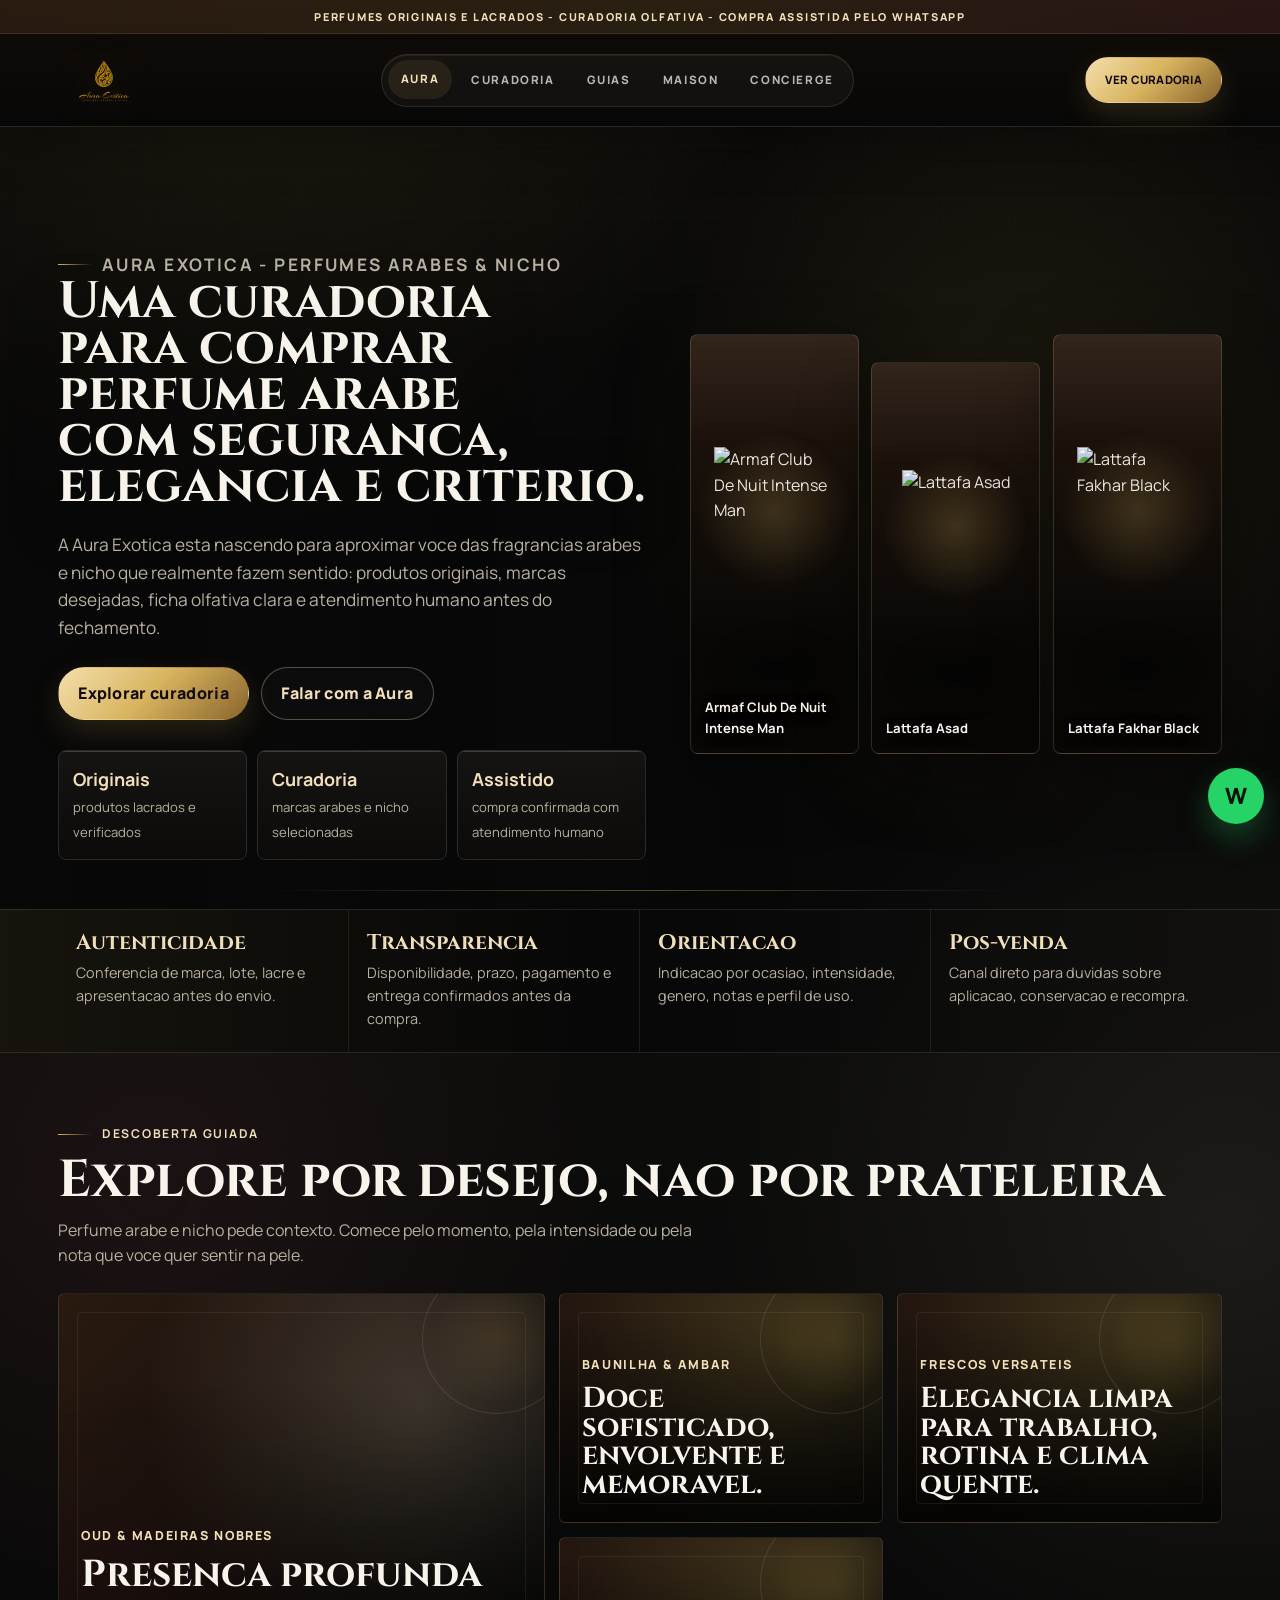
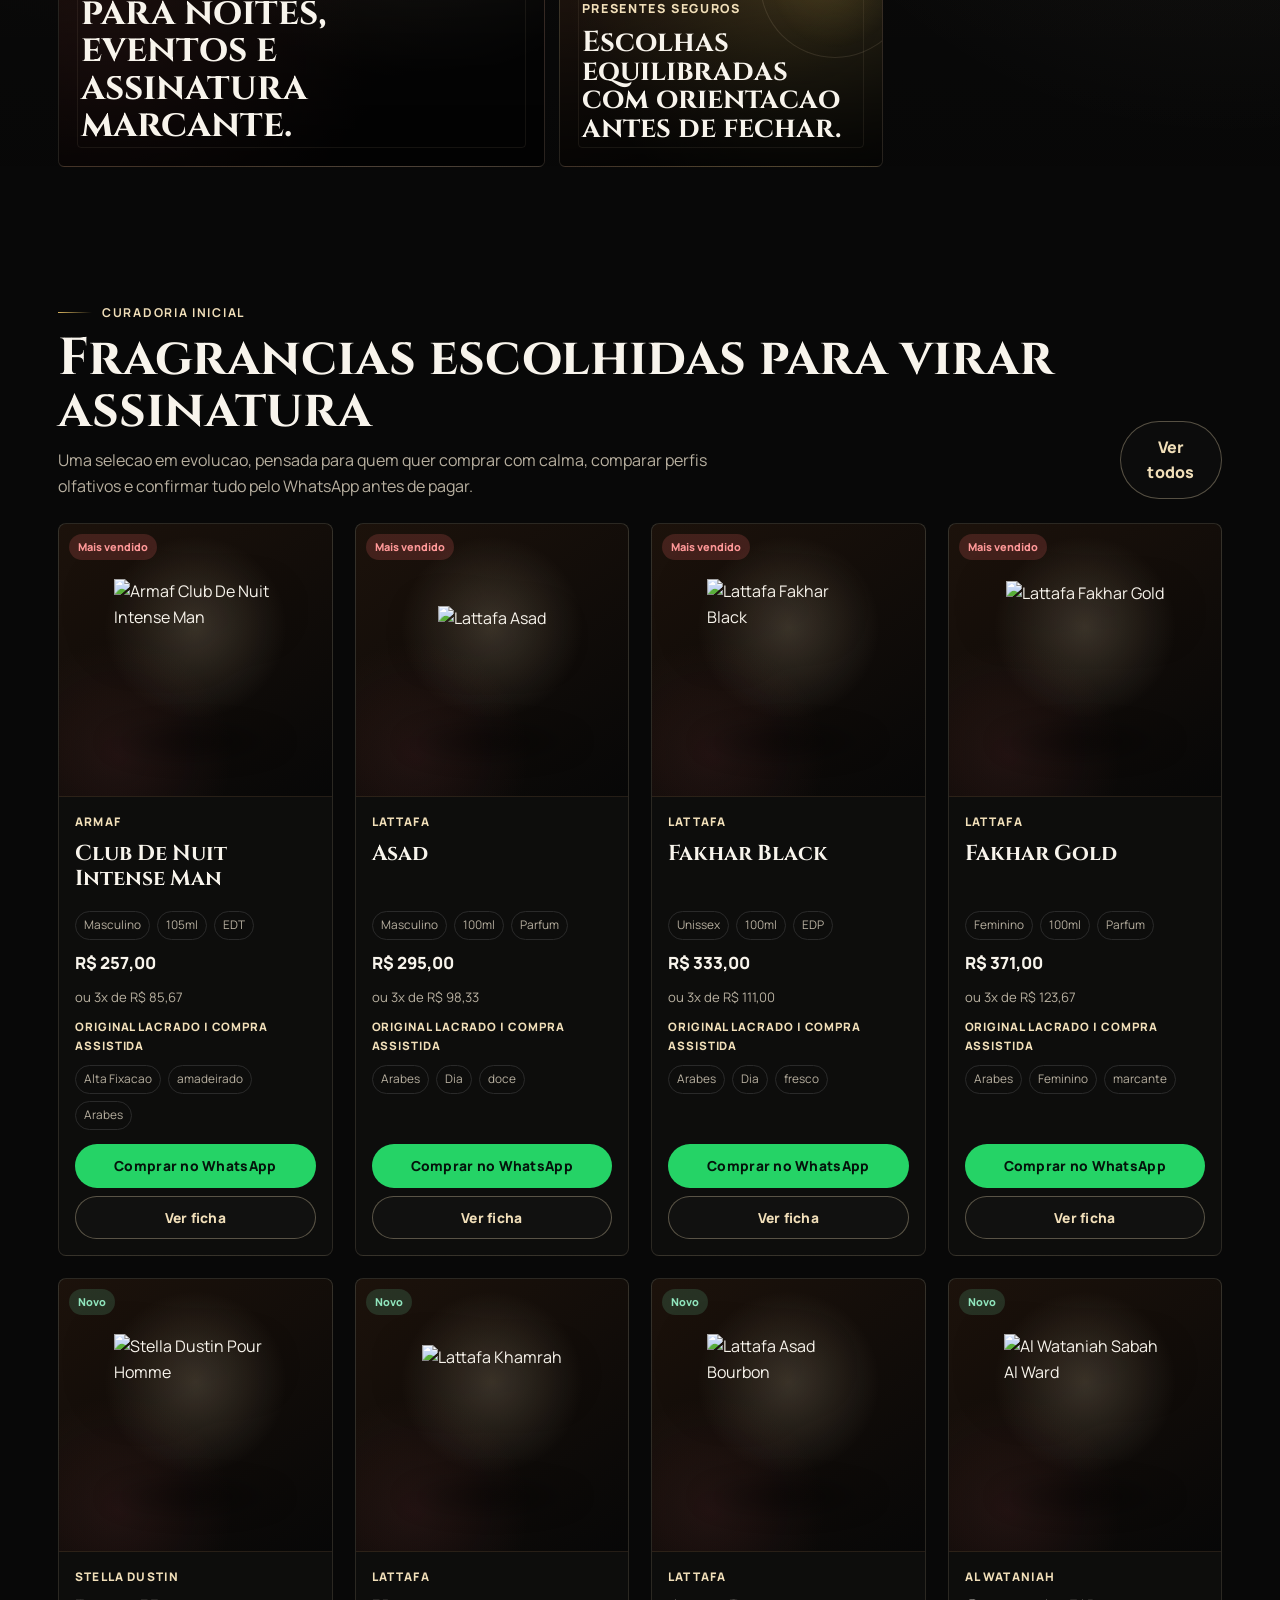
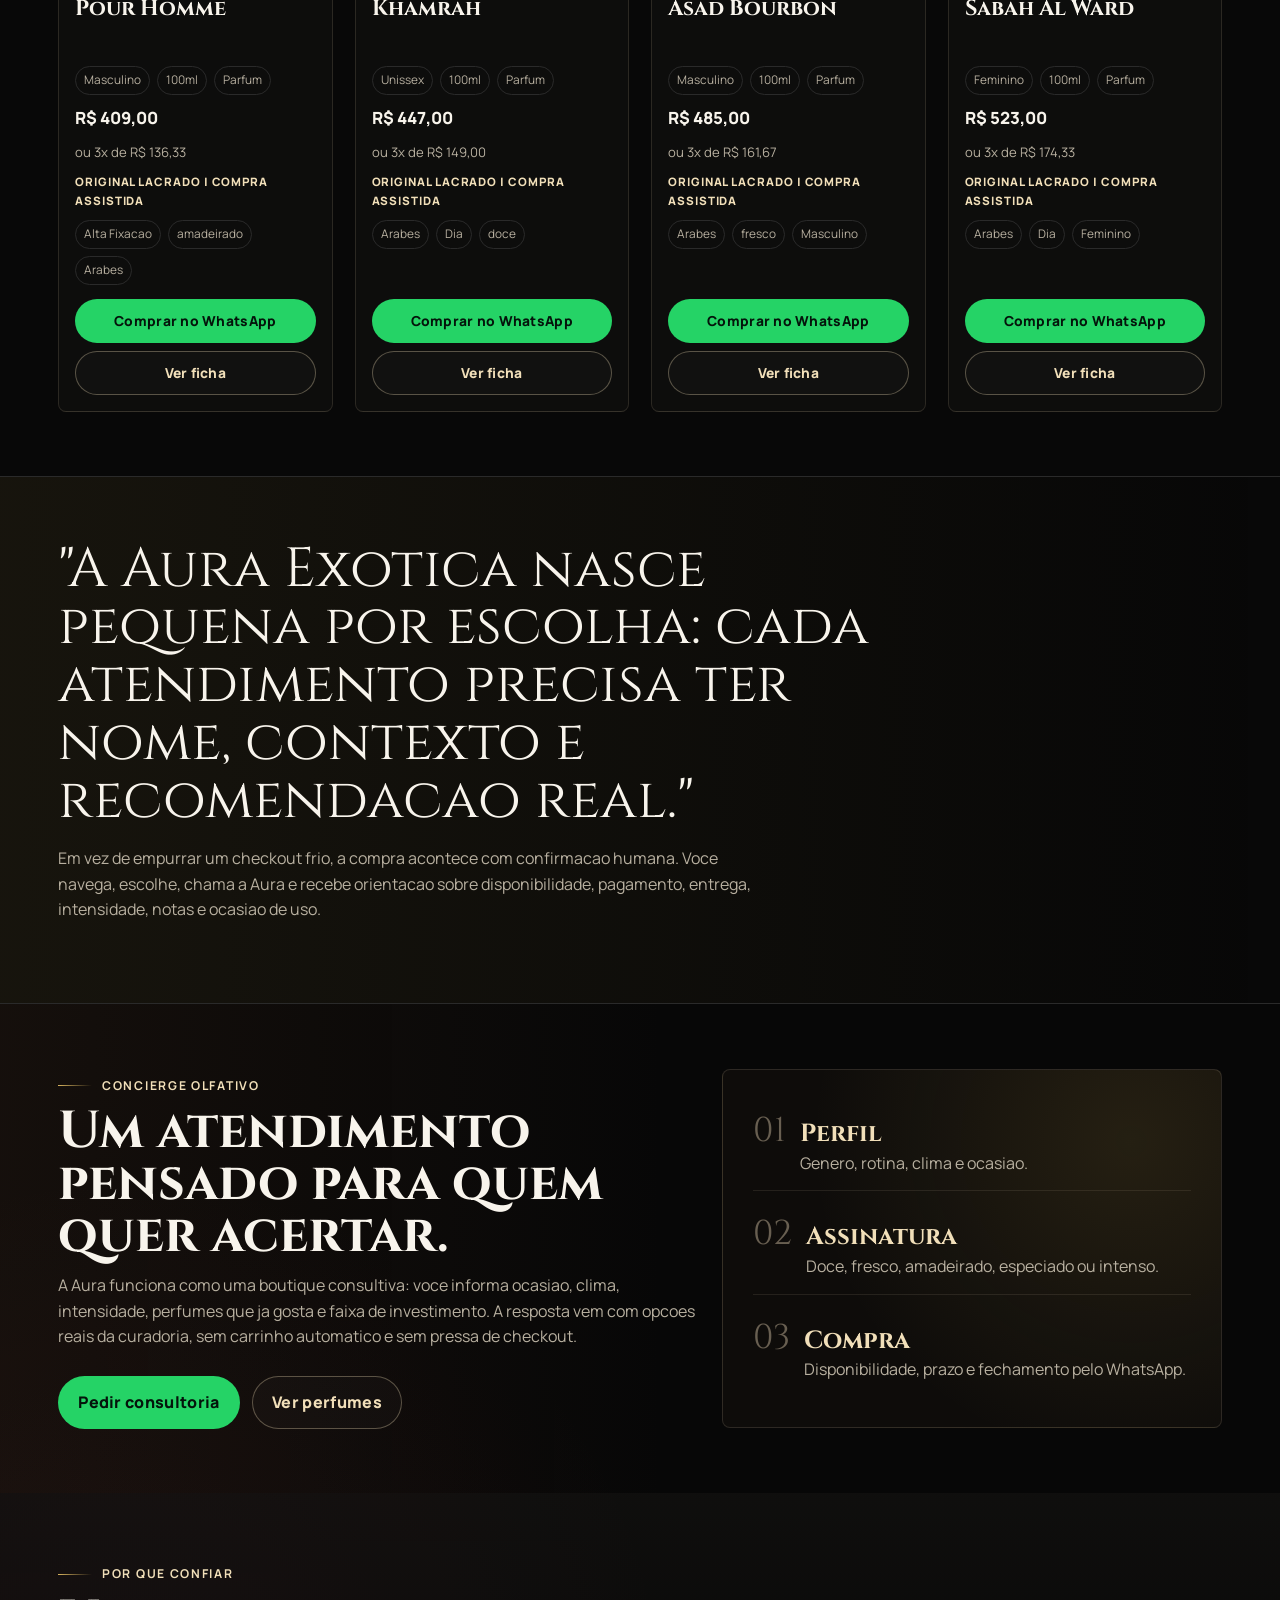
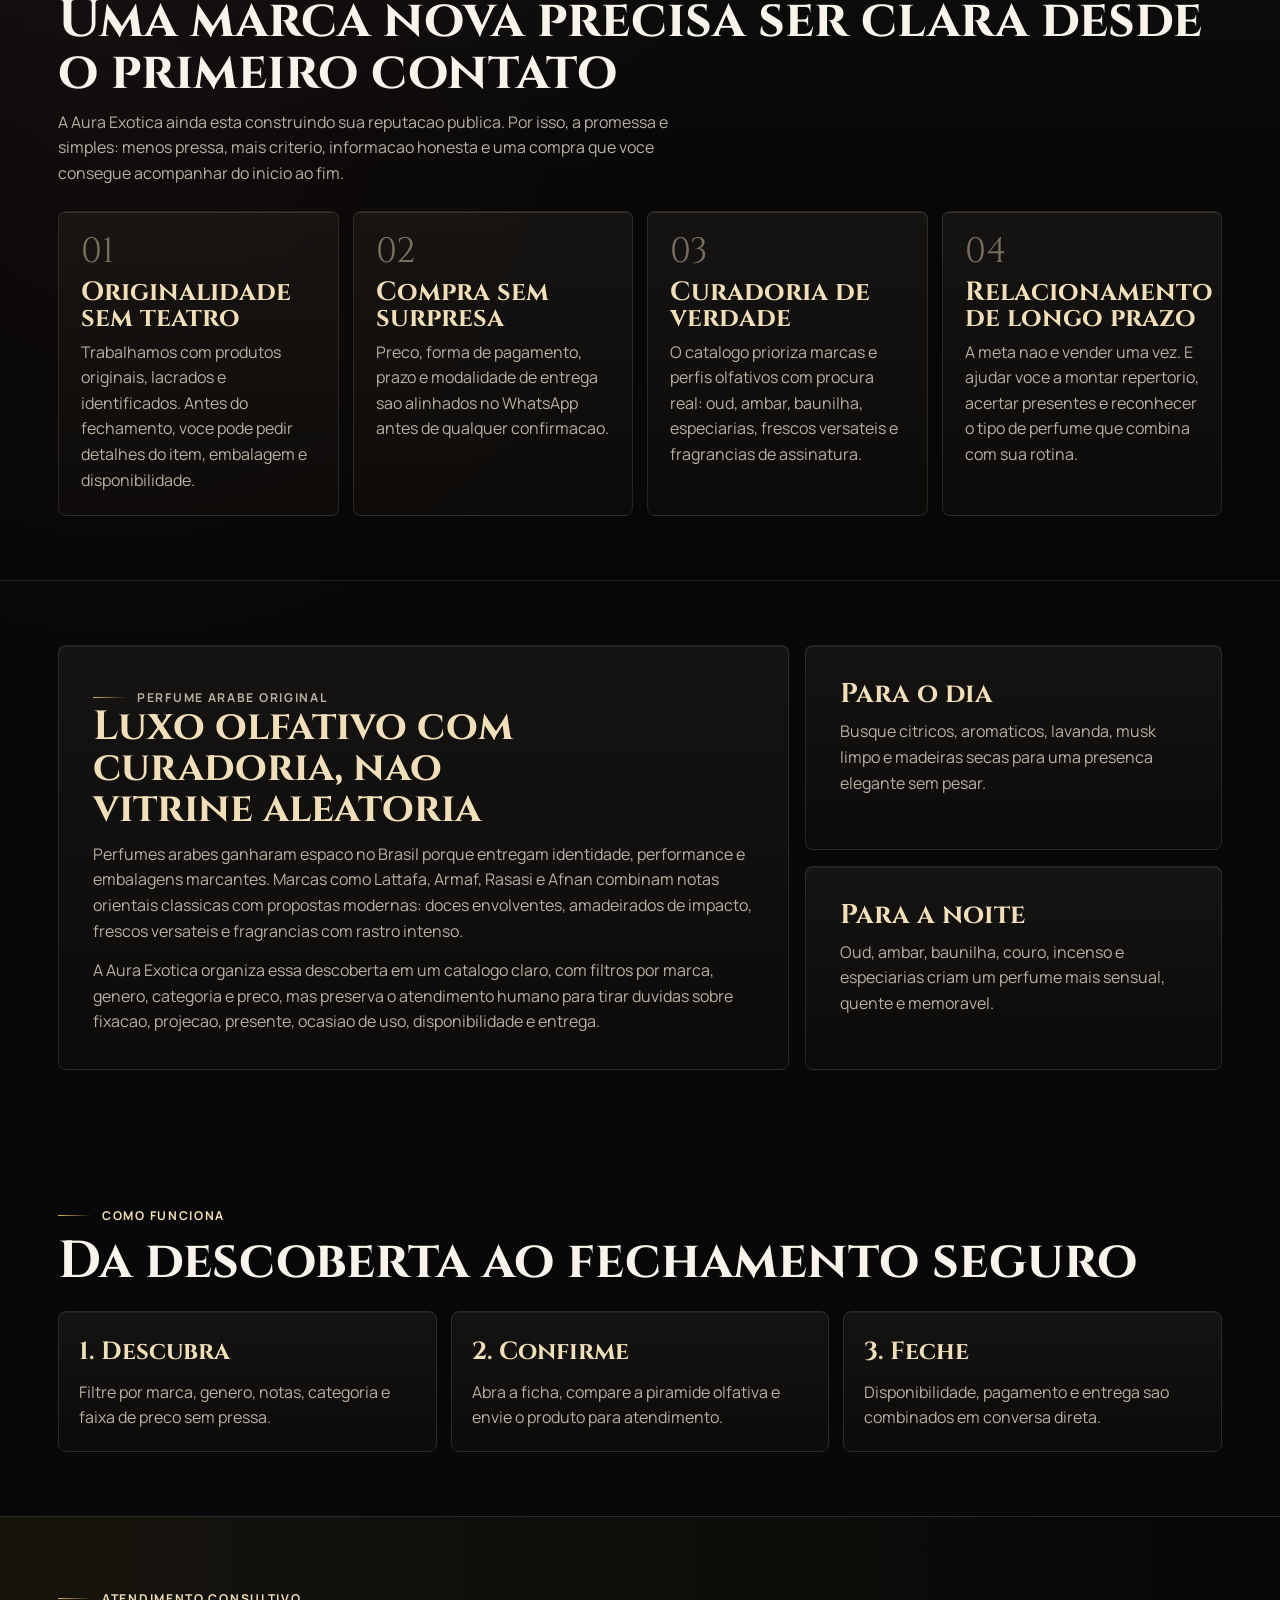
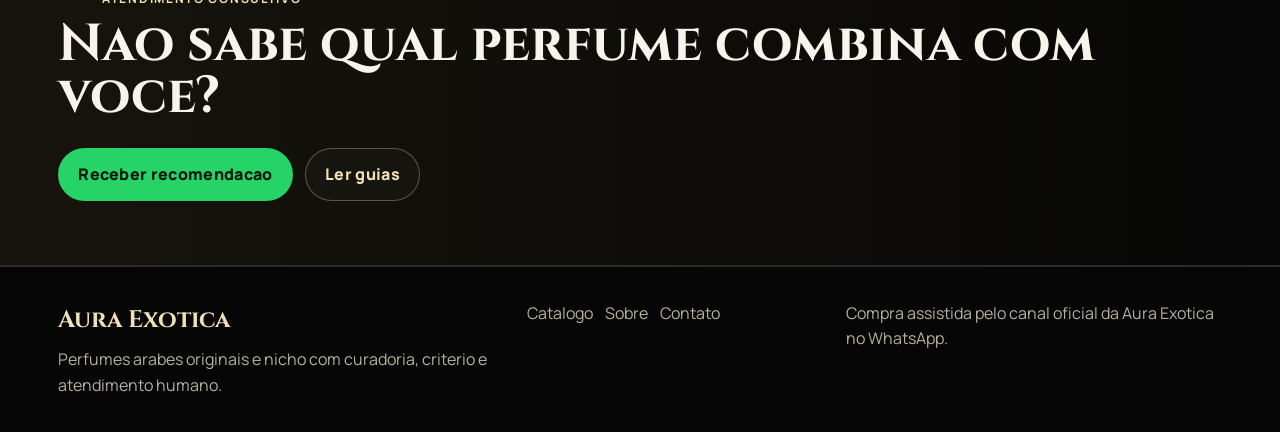
==== commit 1fc0c336: "Up" ====
--- a/index.html
+++ b/index.html
@@ -14,7 +14,7 @@
   <meta property="og:url" content="https://auraexotica.com.br/">
   <link rel="preconnect" href="https://fonts.googleapis.com">
   <link rel="preconnect" href="https://fonts.gstatic.com" crossorigin>
-  <link href="https://fonts.googleapis.com/css2?family=Cormorant+Garamond:wght@400;700&family=DM+Sans:wght@400;500;700;800&display=swap" rel="stylesheet">
+  <link href="https://fonts.googleapis.com/css2?family=Cinzel:wght@500;600;700&family=Manrope:wght@400;500;600;700;800&display=swap" rel="stylesheet">
   <link rel="stylesheet" href="style.css">
   <script type="application/ld+json">
     {"@context":"https://schema.org","@type":"Organization","name":"Aura Exotica Perfumes & Cosmeticos","url":"https://auraexotica.com.br","logo":"https://auraexotica.com.br/assets/Logo-Aura-Exotica.svg","contactPoint":[{"@type":"ContactPoint","telephone":"+5511999999999","contactType":"customer service","areaServed":"BR","availableLanguage":"pt-BR"}]}
@@ -29,13 +29,13 @@
         <span><strong>Aura Exotica</strong><span>Perfumes & Cosmeticos</span></span>
       </a>
       <nav class="nav-links" aria-label="Principal">
-        <a aria-current="page" href="index.html">Home</a>
-        <a href="catalogo.html">Catalogo</a>
-        <a href="blog.html">Blog</a>
-        <a href="sobre.html">Sobre</a>
-        <a href="contato.html">Contato</a>
+        <a aria-current="page" href="index.html">Aura</a>
+        <a href="catalogo.html">Curadoria</a>
+        <a href="blog.html">Guias</a>
+        <a href="sobre.html">Maison</a>
+        <a href="contato.html">Concierge</a>
       </nav>
-      <a class="btn btn-gold" href="catalogo.html">Ver curadoria</a>
+      <a class="btn btn-gold nav-cta" href="catalogo.html">Ver curadoria</a>
       <button class="mobile-menu-toggle" type="button" aria-expanded="false" aria-label="Abrir menu">Menu</button>
     </div>
     <nav class="mobile-panel" aria-label="Menu mobile">
@@ -73,6 +73,36 @@
       </div>
     </section>
 
+    <section class="section boutique-section">
+      <div class="container">
+        <div class="section-head">
+          <div>
+            <p class="eyebrow">Descoberta guiada</p>
+            <h2 class="section-title">Explore por desejo, nao por prateleira</h2>
+            <p class="section-lead">Perfume arabe e nicho pede contexto. Comece pelo momento, pela intensidade ou pela nota que voce quer sentir na pele.</p>
+          </div>
+        </div>
+        <div class="collection-grid">
+          <a class="collection-card collection-featured" href="catalogo.html?q=oud">
+            <span>Oud & madeiras nobres</span>
+            <strong>Presenca profunda para noites, eventos e assinatura marcante.</strong>
+          </a>
+          <a class="collection-card" href="catalogo.html?q=baunilha">
+            <span>Baunilha & ambar</span>
+            <strong>Doce sofisticado, envolvente e memoravel.</strong>
+          </a>
+          <a class="collection-card" href="catalogo.html?q=fresco">
+            <span>Frescos versateis</span>
+            <strong>Elegancia limpa para trabalho, rotina e clima quente.</strong>
+          </a>
+          <a class="collection-card" href="catalogo.html?q=presente">
+            <span>Presentes seguros</span>
+            <strong>Escolhas equilibradas com orientacao antes de fechar.</strong>
+          </a>
+        </div>
+      </div>
+    </section>
+
     <section class="section">
       <div class="container">
         <div class="section-head">
@@ -91,6 +121,25 @@
       <div class="container">
         <blockquote>"A Aura Exotica nasce pequena por escolha: cada atendimento precisa ter nome, contexto e recomendacao real."</blockquote>
         <p>Em vez de empurrar um checkout frio, a compra acontece com confirmacao humana. Voce navega, escolhe, chama a Aura e recebe orientacao sobre disponibilidade, pagamento, entrega, intensidade, notas e ocasiao de uso.</p>
+      </div>
+    </section>
+
+    <section class="section concierge-section">
+      <div class="container concierge-grid">
+        <div>
+          <p class="eyebrow">Concierge olfativo</p>
+          <h2 class="section-title">Um atendimento pensado para quem quer acertar.</h2>
+          <p class="section-lead">A Aura funciona como uma boutique consultiva: voce informa ocasiao, clima, intensidade, perfumes que ja gosta e faixa de investimento. A resposta vem com opcoes reais da curadoria, sem carrinho automatico e sem pressa de checkout.</p>
+          <div class="section-actions">
+            <a class="btn btn-whatsapp" target="_blank" rel="noopener" href="https://wa.me/5511999999999?text=Ol%C3%A1!%20Quero%20uma%20consultoria%20olfativa%20da%20Aura%20Exotica.">Pedir consultoria</a>
+            <a class="btn btn-outline" href="catalogo.html">Ver perfumes</a>
+          </div>
+        </div>
+        <div class="concierge-panel" aria-label="Como a Aura recomenda">
+          <div><span>01</span><strong>Perfil</strong><p>Genero, rotina, clima e ocasiao.</p></div>
+          <div><span>02</span><strong>Assinatura</strong><p>Doce, fresco, amadeirado, especiado ou intenso.</p></div>
+          <div><span>03</span><strong>Compra</strong><p>Disponibilidade, prazo e fechamento pelo WhatsApp.</p></div>
+        </div>
       </div>
     </section>
 
--- a/style.css
+++ b/style.css
@@ -2,11 +2,14 @@
 :root {
   --bg: #080808;
   --bg-alt: #14120f;
+  --bg-warm: #1a120b;
   --text: #f8f4ec;
   --text-muted: #b8b0a0;
-  --gold: #c9a84c;
-  --gold-dark: #9a7d4e;
-  --gold-light: #e8d5b5;
+  --gold: #d8b45f;
+  --gold-dark: #8a642c;
+  --gold-light: #f1dfb9;
+  --rose: #8b3f46;
+  --oud: #5f3b25;
   --whatsapp-green: #25d366;
   --whatsapp-green-dark: #128c7e;
   --border: #2a2a2a;
@@ -14,13 +17,13 @@
   --danger: #ff6b6b;
   --success: #64c896;
   --info: #78a6ff;
-  --font-title: "Cormorant Garamond", Georgia, serif;
-  --font-body: "DM Sans", Arial, sans-serif;
+  --font-title: "Cinzel", Georgia, serif;
+  --font-body: "Manrope", Arial, sans-serif;
   --radius-sm: 4px;
   --radius-md: 8px;
   --radius-pill: 999px;
   --shadow: 0 22px 70px rgba(0, 0, 0, 0.44);
-  --transition: 180ms ease;
+  --transition: 220ms cubic-bezier(0.2, 0.8, 0.2, 1);
 }
 
 *,
@@ -38,6 +41,7 @@
   min-height: 100vh;
   background:
     radial-gradient(circle at 18% 0%, rgba(201, 168, 76, 0.12), transparent 34rem),
+    radial-gradient(circle at 10% 72%, rgba(139, 63, 70, 0.1), transparent 34rem),
     radial-gradient(circle at 96% 18%, rgba(232, 213, 181, 0.08), transparent 32rem),
     linear-gradient(180deg, rgba(201, 168, 76, 0.04), transparent 360px),
     var(--bg);
@@ -109,15 +113,23 @@
   position: sticky;
   top: 0;
   z-index: 20;
-  border-bottom: 1px solid rgba(201, 168, 76, 0.18);
-  background: rgba(8, 8, 8, 0.84);
-  backdrop-filter: blur(18px);
+  border-bottom: 1px solid rgba(241, 223, 185, 0.12);
+  background:
+    linear-gradient(180deg, rgba(18, 12, 7, 0.96), rgba(7, 7, 7, 0.88)),
+    rgba(8, 8, 8, 0.9);
+  backdrop-filter: blur(24px) saturate(1.22);
+  box-shadow: 0 18px 50px rgba(0, 0, 0, 0.28);
 }
 
 .topbar {
-  border-bottom: 1px solid rgba(201, 168, 76, 0.14);
-  color: var(--gold-light);
-  font-size: 0.78rem;
+  border-bottom: 1px solid rgba(241, 223, 185, 0.1);
+  background:
+    linear-gradient(90deg, rgba(95, 59, 37, 0.32), rgba(216, 180, 95, 0.12), rgba(139, 63, 70, 0.2));
+  color: var(--gold-light);
+  font-size: 0.68rem;
+  font-weight: 800;
+  letter-spacing: 0.16em;
+  text-transform: uppercase;
 }
 
 .topbar .container {
@@ -133,61 +145,85 @@
   display: flex;
   align-items: center;
   justify-content: space-between;
-  min-height: 76px;
-  gap: 18px;
+  min-height: 92px;
+  gap: 24px;
 }
 
 .brand {
   display: inline-flex;
   align-items: center;
-  gap: 12px;
+  justify-content: center;
+  flex: 0 0 auto;
   min-width: 0;
+  position: relative;
 }
 
 .brand img {
-  width: 46px;
-  height: 46px;
+  width: 92px;
+  height: 78px;
   object-fit: contain;
-}
-
-.brand strong {
-  display: block;
-  color: var(--gold);
-  font-family: var(--font-title);
-  font-size: 1.45rem;
-  line-height: 1;
+  filter: drop-shadow(0 10px 26px rgba(216, 180, 95, 0.22));
+  transform: translateY(1px);
 }
 
 .brand span {
-  display: block;
-  color: var(--text-muted);
-  font-size: 0.72rem;
+  display: none;
 }
 
 .nav-links {
   display: none;
   align-items: center;
-  gap: 22px;
-  color: var(--text-muted);
-  font-size: 0.86rem;
-  font-weight: 700;
+  justify-content: center;
+  gap: 6px;
+  color: rgba(248, 244, 236, 0.72);
+  font-size: 0.72rem;
+  font-weight: 800;
+  letter-spacing: 0.14em;
+  text-transform: uppercase;
+  border: 1px solid rgba(241, 223, 185, 0.12);
+  border-radius: var(--radius-pill);
+  background: rgba(255, 255, 255, 0.035);
+  padding: 6px;
+  box-shadow: 0 1px 0 rgba(255, 255, 255, 0.05) inset;
+}
+
+.nav-links a {
+  position: relative;
+  border-radius: var(--radius-pill);
+  padding: 10px 13px;
+  transition: color var(--transition), background var(--transition), transform var(--transition);
 }
 
 .nav-links a:hover,
 .nav-links a[aria-current="page"] {
   color: var(--gold-light);
+  background: rgba(216, 180, 95, 0.1);
+  transform: translateY(-1px);
+}
+
+.nav-cta {
+  min-height: 42px;
+  padding-inline: 1.05rem;
+  border-radius: var(--radius-pill);
+  font-size: 0.72rem;
+  letter-spacing: 0.12em;
+  text-transform: uppercase;
 }
 
 .mobile-menu-toggle {
   display: inline-flex;
   align-items: center;
   justify-content: center;
-  width: 42px;
-  height: 42px;
-  border: 1px solid var(--border);
-  border-radius: var(--radius-md);
-  background: var(--bg-alt);
+  min-width: 46px;
+  height: 46px;
+  border: 1px solid rgba(241, 223, 185, 0.18);
+  border-radius: var(--radius-pill);
+  background: rgba(255, 255, 255, 0.035);
   color: var(--text);
+  font-size: 0.72rem;
+  font-weight: 800;
+  letter-spacing: 0.08em;
+  text-transform: uppercase;
 }
 
 .mobile-panel {
@@ -215,26 +251,46 @@
   min-height: 46px;
   padding: 0.78rem 1.2rem;
   border: 1px solid transparent;
-  border-radius: var(--radius-md);
-  font-weight: 700;
+  border-radius: var(--radius-pill);
+  font-weight: 800;
   text-align: center;
+  letter-spacing: 0.02em;
   transition: var(--transition);
 }
 
 .btn-gold {
-  background: var(--gold);
-  color: var(--bg);
+  position: relative;
+  overflow: hidden;
+  background:
+    linear-gradient(135deg, #f4dfac, #d8b45f 48%, #8a642c);
+  color: #110c07;
+  box-shadow: 0 12px 30px rgba(216, 180, 95, 0.16);
+}
+
+.btn-gold::before {
+  content: "";
+  position: absolute;
+  inset: 0 auto 0 -70%;
+  width: 55%;
+  background: linear-gradient(90deg, transparent, rgba(255, 255, 255, 0.42), transparent);
+  transform: skewX(-18deg);
+  transition: left 560ms ease;
 }
 
 .btn-gold:hover {
-  background: var(--gold-light);
+  background:
+    linear-gradient(135deg, #ffe8b4, #ddb967 48%, #9c7334);
   transform: translateY(-2px);
 }
 
+.btn-gold:hover::before {
+  left: 120%;
+}
+
 .btn-outline {
-  border-color: var(--gold);
-  color: var(--gold-light);
-  background: transparent;
+  border-color: rgba(241, 223, 185, 0.32);
+  color: var(--gold-light);
+  background: rgba(255, 255, 255, 0.02);
 }
 
 .btn-outline:hover {
@@ -253,16 +309,27 @@
 }
 
 .hero {
+  position: relative;
   min-height: calc(100vh - 118px);
   display: grid;
   align-items: center;
-  padding: 62px 0 28px;
+  padding: 86px 0 34px;
   overflow: hidden;
 }
 
+.hero::before {
+  content: "";
+  position: absolute;
+  inset: 0;
+  z-index: -1;
+  background:
+    linear-gradient(90deg, rgba(8, 8, 8, 0.34), transparent 62%),
+    radial-gradient(circle at 80% 42%, rgba(201, 168, 76, 0.12), transparent 26rem);
+}
+
 .hero-grid {
   display: grid;
-  gap: 34px;
+  gap: 44px;
 }
 
 .hero-copy h1,
@@ -277,10 +344,11 @@
 }
 
 .hero-copy h1 {
-  max-width: 760px;
-  font-size: 3rem;
-  line-height: 0.92;
+  max-width: 840px;
+  font-size: 3.2rem;
+  line-height: 0.9;
   text-wrap: balance;
+  text-shadow: 0 20px 60px rgba(0, 0, 0, 0.48);
 }
 
 .hero-copy p {
@@ -288,6 +356,20 @@
   margin: 22px 0 0;
   color: var(--text-muted);
   font-size: 1.08rem;
+}
+
+.eyebrow {
+  position: relative;
+  display: inline-flex;
+  align-items: center;
+  gap: 10px;
+}
+
+.eyebrow::before {
+  content: "";
+  width: 34px;
+  height: 1px;
+  background: linear-gradient(90deg, var(--gold), transparent);
 }
 
 .hero-actions,
@@ -358,24 +440,25 @@
   align-items: center;
   justify-content: center;
   overflow: hidden;
-  border: 1px solid rgba(201, 168, 76, 0.2);
+  border: 1px solid rgba(241, 223, 185, 0.16);
   border-radius: var(--radius-md);
   background:
-    radial-gradient(circle at 50% 36%, rgba(232, 213, 181, 0.16), transparent 42%),
-    linear-gradient(180deg, #191713, #0c0b09);
+    linear-gradient(180deg, rgba(255, 255, 255, 0.055), transparent 26%),
+    radial-gradient(circle at 50% 36%, rgba(241, 223, 185, 0.18), transparent 42%),
+    linear-gradient(180deg, #26180e, #080706);
   box-shadow: var(--shadow);
   min-height: 380px;
   transform: translateY(0) rotateX(0);
-  animation: card-rise 700ms ease both;
+  animation: card-rise 700ms ease both, showcase-float 6200ms ease-in-out infinite;
 }
 
 .showcase-card:nth-child(2) {
   margin-top: 28px;
-  animation-delay: 90ms;
+  animation-delay: 90ms, 500ms;
 }
 
 .showcase-card:nth-child(3) {
-  animation-delay: 180ms;
+  animation-delay: 180ms, 1000ms;
 }
 
 .showcase-card img {
@@ -416,6 +499,17 @@
   }
 }
 
+@keyframes showcase-float {
+  0%,
+  100% {
+    translate: 0 0;
+  }
+
+  50% {
+    translate: 0 -10px;
+  }
+}
+
 .section {
   padding: 64px 0;
 }
@@ -485,6 +579,151 @@
   margin: 7px 0 0;
   color: var(--text-muted);
   font-size: 0.9rem;
+}
+
+.boutique-section {
+  background:
+    radial-gradient(circle at 12% 18%, rgba(139, 63, 70, 0.12), transparent 28rem),
+    linear-gradient(180deg, rgba(232, 213, 181, 0.025), transparent);
+}
+
+.collection-grid {
+  display: grid;
+  gap: 14px;
+}
+
+.collection-card {
+  position: relative;
+  display: grid;
+  align-content: end;
+  min-height: 230px;
+  overflow: hidden;
+  border: 1px solid rgba(232, 213, 181, 0.14);
+  border-radius: 6px;
+  background:
+    linear-gradient(180deg, transparent 10%, rgba(0, 0, 0, 0.72)),
+    radial-gradient(circle at 72% 22%, rgba(201, 168, 76, 0.24), transparent 14rem),
+    linear-gradient(135deg, #24170f, #0b0b0a 72%);
+  padding: 22px;
+  transition: transform var(--transition), border-color var(--transition), box-shadow var(--transition);
+}
+
+.collection-card::before {
+  content: "";
+  position: absolute;
+  inset: 18px;
+  border: 1px solid rgba(232, 213, 181, 0.08);
+  border-radius: var(--radius-sm);
+  pointer-events: none;
+}
+
+.collection-card::after {
+  content: "";
+  position: absolute;
+  right: -28px;
+  top: -30px;
+  width: 150px;
+  height: 150px;
+  border: 1px solid rgba(232, 213, 181, 0.12);
+  border-radius: 50%;
+  background: radial-gradient(circle, rgba(201, 168, 76, 0.12), transparent 62%);
+}
+
+.collection-card:hover {
+  transform: translateY(-5px);
+  border-color: rgba(232, 213, 181, 0.34);
+  box-shadow: 0 24px 60px rgba(0, 0, 0, 0.34);
+}
+
+.collection-card span {
+  position: relative;
+  z-index: 1;
+  color: var(--gold-light);
+  font-size: 0.78rem;
+  font-weight: 800;
+  letter-spacing: 0.13em;
+  text-transform: uppercase;
+}
+
+.collection-card strong {
+  position: relative;
+  z-index: 1;
+  display: block;
+  max-width: 420px;
+  margin-top: 10px;
+  color: var(--text);
+  font-family: var(--font-title);
+  font-size: 1.8rem;
+  line-height: 1;
+}
+
+.collection-featured {
+  min-height: 300px;
+  background:
+    linear-gradient(180deg, transparent 18%, rgba(0, 0, 0, 0.76)),
+    radial-gradient(circle at 74% 24%, rgba(232, 213, 181, 0.2), transparent 17rem),
+    radial-gradient(circle at 10% 80%, rgba(139, 63, 70, 0.22), transparent 16rem),
+    linear-gradient(135deg, #2a1a10, #070707 76%);
+}
+
+.collection-featured strong {
+  font-size: 2.35rem;
+}
+
+.concierge-section {
+  background:
+    linear-gradient(90deg, rgba(95, 59, 37, 0.16), transparent 52%),
+    rgba(8, 8, 8, 0.2);
+}
+
+.concierge-grid {
+  display: grid;
+  gap: 22px;
+  align-items: center;
+}
+
+.concierge-panel {
+  display: grid;
+  gap: 12px;
+  border: 1px solid rgba(232, 213, 181, 0.14);
+  border-radius: var(--radius-md);
+  background:
+    radial-gradient(circle at 82% 20%, rgba(201, 168, 76, 0.12), transparent 20rem),
+    rgba(16, 14, 11, 0.82);
+  padding: clamp(18px, 4vw, 30px);
+}
+
+.concierge-panel > div {
+  display: grid;
+  grid-template-columns: auto 1fr;
+  gap: 4px 14px;
+  align-items: baseline;
+  padding: 14px 0;
+  border-bottom: 1px solid rgba(232, 213, 181, 0.1);
+}
+
+.concierge-panel > div:last-child {
+  border-bottom: 0;
+}
+
+.concierge-panel span {
+  grid-row: span 2;
+  color: rgba(232, 213, 181, 0.42);
+  font-family: var(--font-title);
+  font-size: 2.15rem;
+  line-height: 1;
+}
+
+.concierge-panel strong {
+  color: var(--gold-light);
+  font-family: var(--font-title);
+  font-size: 1.55rem;
+  line-height: 1;
+}
+
+.concierge-panel p {
+  margin: 0;
+  color: var(--text-muted);
 }
 
 .trust-row {
@@ -542,9 +781,9 @@
 }
 
 .product-card:hover {
-  transform: translateY(-6px);
-  border-color: rgba(201, 168, 76, 0.45);
-  box-shadow: 0 18px 44px rgba(0, 0, 0, 0.38), 0 0 0 1px rgba(201, 168, 76, 0.08);
+  transform: translateY(-8px);
+  border-color: rgba(241, 223, 185, 0.34);
+  box-shadow: 0 22px 58px rgba(0, 0, 0, 0.44), 0 0 0 1px rgba(216, 180, 95, 0.08);
 }
 
 .card-img-container {
@@ -555,8 +794,9 @@
   aspect-ratio: 1;
   padding: 18px;
   background:
-    radial-gradient(circle at 50% 38%, rgba(232, 213, 181, 0.16), transparent 42%),
-    linear-gradient(145deg, #191713, #080808);
+    radial-gradient(circle at 50% 38%, rgba(241, 223, 185, 0.18), transparent 42%),
+    radial-gradient(circle at 22% 85%, rgba(139, 63, 70, 0.15), transparent 36%),
+    linear-gradient(145deg, #1c120b, #070707);
 }
 
 .card-img {
@@ -719,6 +959,39 @@
   color: var(--gold-light);
   font-size: 0.78rem;
   font-weight: 800;
+}
+
+.catalog-discovery {
+  border-bottom: 1px solid rgba(232, 213, 181, 0.1);
+  background: rgba(8, 8, 8, 0.62);
+}
+
+.discovery-grid {
+  display: flex;
+  gap: 10px;
+  overflow-x: auto;
+  padding-top: 14px;
+  padding-bottom: 14px;
+}
+
+.discovery-grid a {
+  flex: 0 0 auto;
+  min-height: 38px;
+  display: inline-flex;
+  align-items: center;
+  justify-content: center;
+  border: 1px solid rgba(232, 213, 181, 0.14);
+  border-radius: var(--radius-pill);
+  background: rgba(16, 14, 11, 0.78);
+  color: var(--gold-light);
+  padding: 0 14px;
+  font-size: 0.82rem;
+  font-weight: 800;
+}
+
+.discovery-grid a:hover {
+  border-color: rgba(232, 213, 181, 0.34);
+  background: rgba(201, 168, 76, 0.1);
 }
 
 .filters-container {
@@ -808,6 +1081,24 @@
   color: var(--text-muted);
 }
 
+.catalog-status {
+  display: flex;
+  align-items: center;
+  justify-content: space-between;
+  gap: 12px;
+  margin-bottom: 14px;
+}
+
+.catalog-status .results-count {
+  margin: 0;
+}
+
+.catalog-help {
+  color: var(--gold-light);
+  font-size: 0.86rem;
+  font-weight: 800;
+}
+
 .load-more-wrap {
   display: flex;
   justify-content: center;
@@ -921,6 +1212,22 @@
   margin-top: 6px;
   color: var(--text-muted);
   font-size: 0.86rem;
+}
+
+.fragrance-consult {
+  padding-top: 38px;
+  padding-bottom: 38px;
+  border-top: 1px solid rgba(232, 213, 181, 0.1);
+  border-bottom: 1px solid rgba(232, 213, 181, 0.1);
+  background:
+    radial-gradient(circle at 86% 40%, rgba(37, 211, 102, 0.08), transparent 18rem),
+    rgba(16, 14, 11, 0.62);
+}
+
+.fragrance-consult-grid {
+  display: grid;
+  gap: 18px;
+  align-items: center;
 }
 
 .notes-pyramid {
@@ -1230,6 +1537,18 @@
     border-right: 0;
   }
 
+  .collection-grid {
+    grid-template-columns: 1.2fr 0.8fr 0.8fr;
+  }
+
+  .collection-featured {
+    grid-row: span 2;
+  }
+
+  .concierge-grid {
+    grid-template-columns: minmax(0, 1fr) minmax(320px, 0.78fr);
+  }
+
   .assurance-grid {
     grid-template-columns: repeat(4, 1fr);
   }
@@ -1239,6 +1558,10 @@
     grid-template-columns: repeat(3, 1fr);
   }
 
+  .fragrance-consult-grid {
+    grid-template-columns: minmax(0, 1fr) auto;
+  }
+
   .filter-row {
     grid-template-columns: minmax(260px, 1fr) 220px;
   }
@@ -1257,15 +1580,15 @@
   }
 
   .hero-copy h1 {
-    font-size: 4.65rem;
+    font-size: 5.35rem;
   }
 
   .section-title {
-    font-size: 3.05rem;
+    font-size: 3.25rem;
   }
 
   .page-hero h1 {
-    font-size: 4.4rem;
+    font-size: 4.75rem;
   }
 
   .product-detail h1 {
@@ -1278,6 +1601,12 @@
 
   .editorial-panel h2 {
     font-size: 3.35rem;
+  }
+}
+
+@media (min-width: 720px) {
+  .hero-copy h1 {
+    font-size: 5.35rem;
   }
 }
 
@@ -1293,8 +1622,21 @@
     display: block;
   }
 
-  .brand strong {
-    font-size: 1.18rem;
+  .nav {
+    min-height: 78px;
+  }
+
+  .brand img {
+    width: 76px;
+    height: 62px;
+  }
+
+  .nav-cta {
+    display: none;
+  }
+
+  .hero-copy h1 {
+    font-size: 2.95rem;
   }
 
   .hero-proof {
@@ -1304,6 +1646,21 @@
   .hero-actions .btn,
   .section-actions .btn {
     width: 100%;
+  }
+
+  .catalog-status {
+    align-items: flex-start;
+    flex-direction: column;
+  }
+
+  .collection-card,
+  .collection-featured {
+    min-height: 210px;
+  }
+
+  .collection-featured strong,
+  .collection-card strong {
+    font-size: 1.65rem;
   }
 
   .trust-row {
@@ -1335,6 +1692,24 @@
 }
 
 /* Premium direction v2 */
+.main-header .brand span {
+  display: none;
+}
+
+.main-header .brand img {
+  width: 92px;
+  height: 78px;
+}
+
+.main-header .nav {
+  min-height: 92px;
+}
+
+.main-header .nav-links {
+  margin-left: auto;
+  margin-right: auto;
+}
+
 .hero {
   position: relative;
 }
@@ -1356,7 +1731,7 @@
 
 .hero-copy h1 {
   max-width: 820px;
-  font-size: 3.35rem;
+  font-size: 3.2rem;
 }
 
 .hero-copy p {
@@ -1377,10 +1752,11 @@
 }
 
 .showcase-card {
-  border-color: rgba(232, 213, 181, 0.18);
-  background:
-    radial-gradient(circle at 50% 42%, rgba(201, 168, 76, 0.2), transparent 30%),
-    linear-gradient(180deg, #1a1712, #090909 74%);
+  border-color: rgba(241, 223, 185, 0.16);
+  background:
+    linear-gradient(180deg, rgba(255, 255, 255, 0.055), transparent 26%),
+    radial-gradient(circle at 50% 42%, rgba(216, 180, 95, 0.22), transparent 30%),
+    linear-gradient(180deg, #26180e, #080706 74%);
 }
 
 .showcase-card::before,
@@ -1416,15 +1792,16 @@
 
 .product-card {
   min-width: 0;
-  border-color: rgba(232, 213, 181, 0.11);
-  background:
-    linear-gradient(180deg, rgba(232, 213, 181, 0.045), transparent 36%),
+  border-color: rgba(241, 223, 185, 0.13);
+  background:
+    linear-gradient(180deg, rgba(241, 223, 185, 0.055), transparent 36%),
     #0d0d0c;
 }
 
 .card-img-container {
   min-height: 0;
   padding: 24px;
+  border-bottom: 1px solid rgba(232, 213, 181, 0.08);
 }
 
 .card-img {
@@ -1643,6 +2020,15 @@
 }
 
 @media (max-width: 719px) {
+  .main-header .nav {
+    min-height: 78px;
+  }
+
+  .main-header .brand img {
+    width: 76px;
+    height: 62px;
+  }
+
   .filters-container {
     top: 76px;
   }
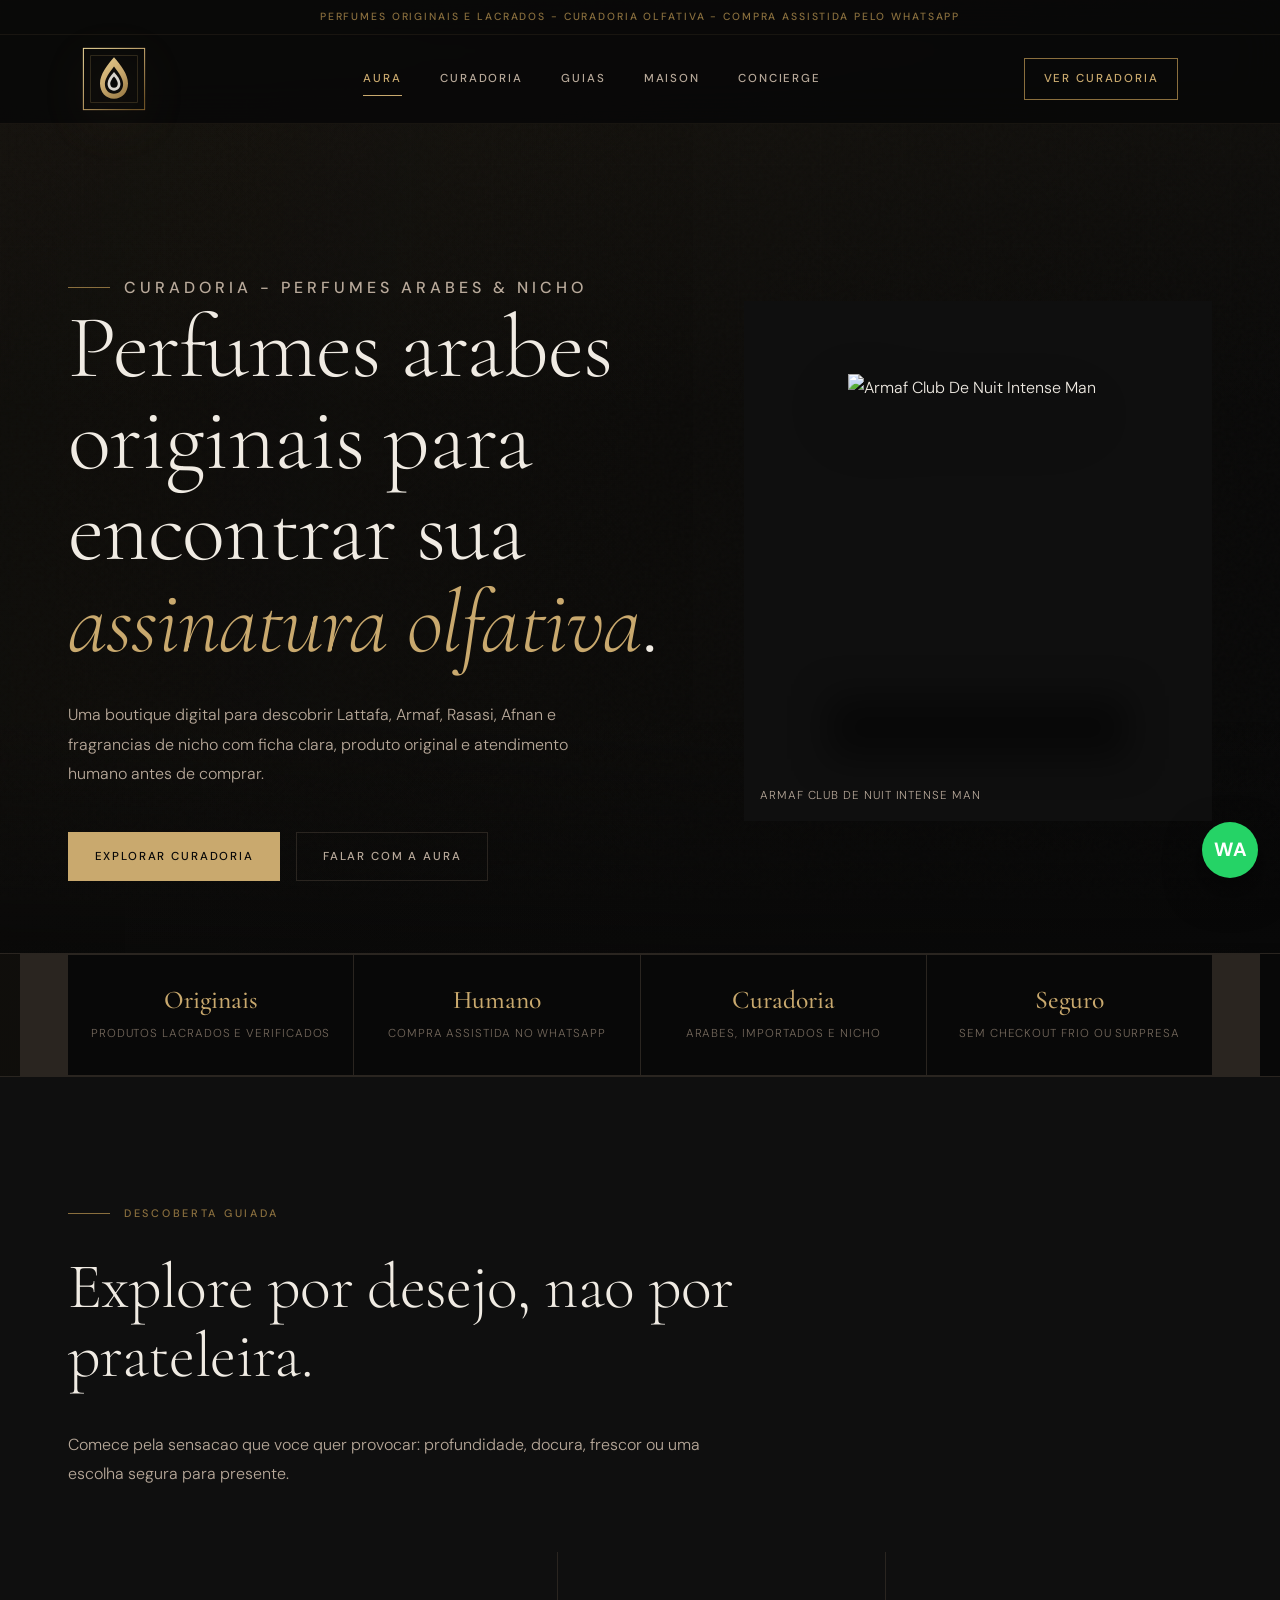
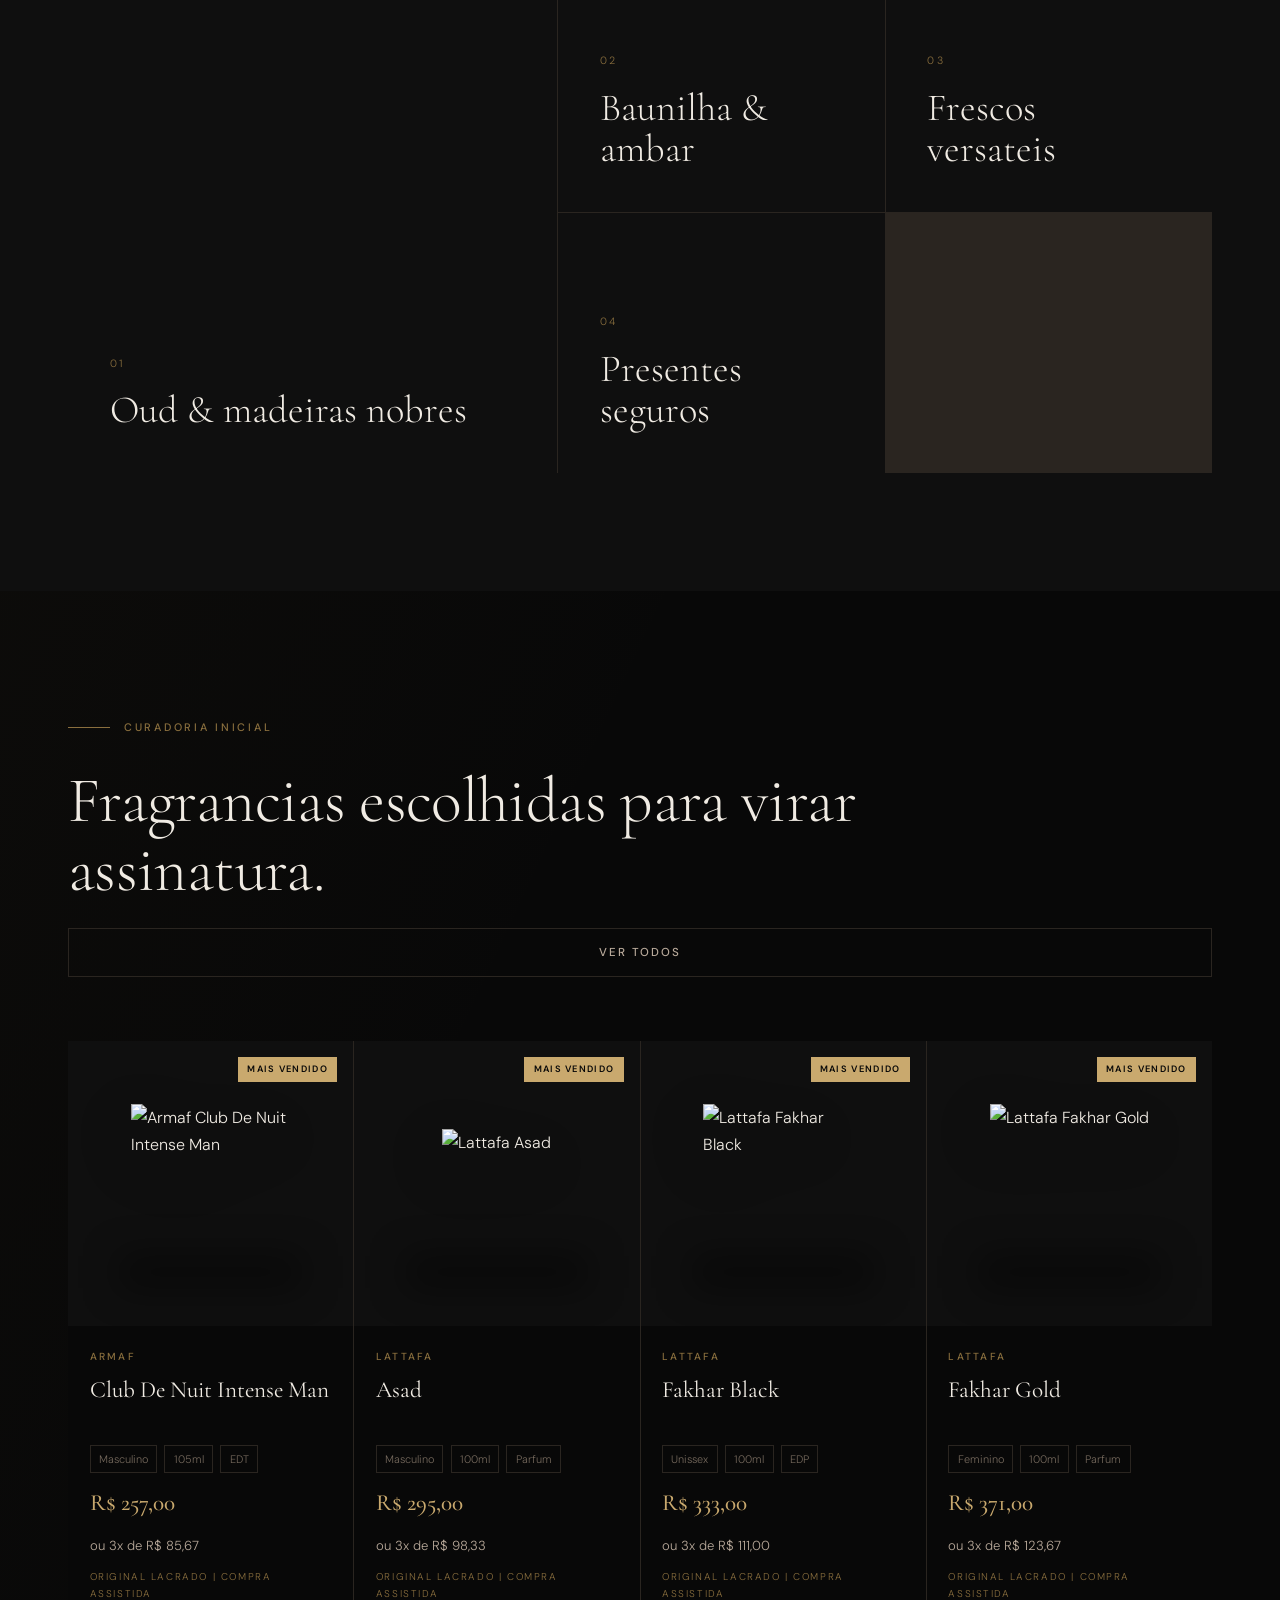
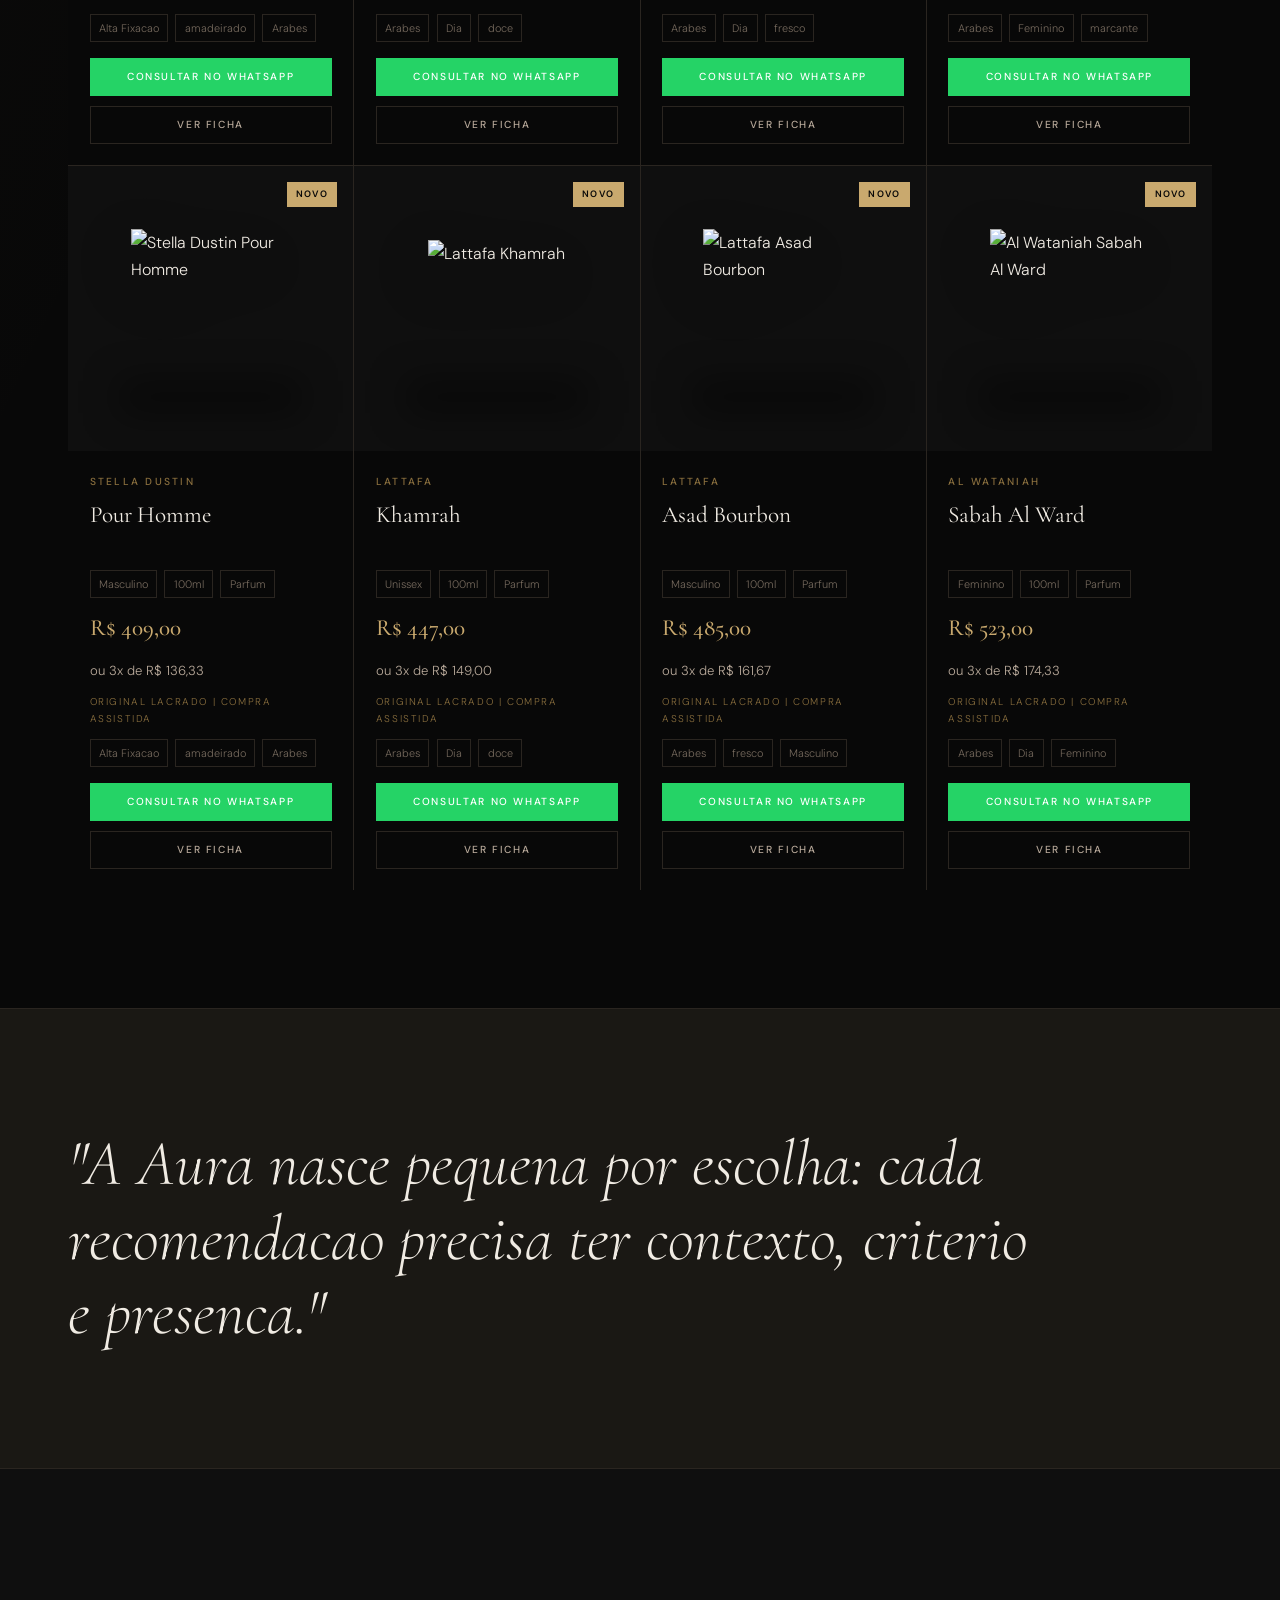
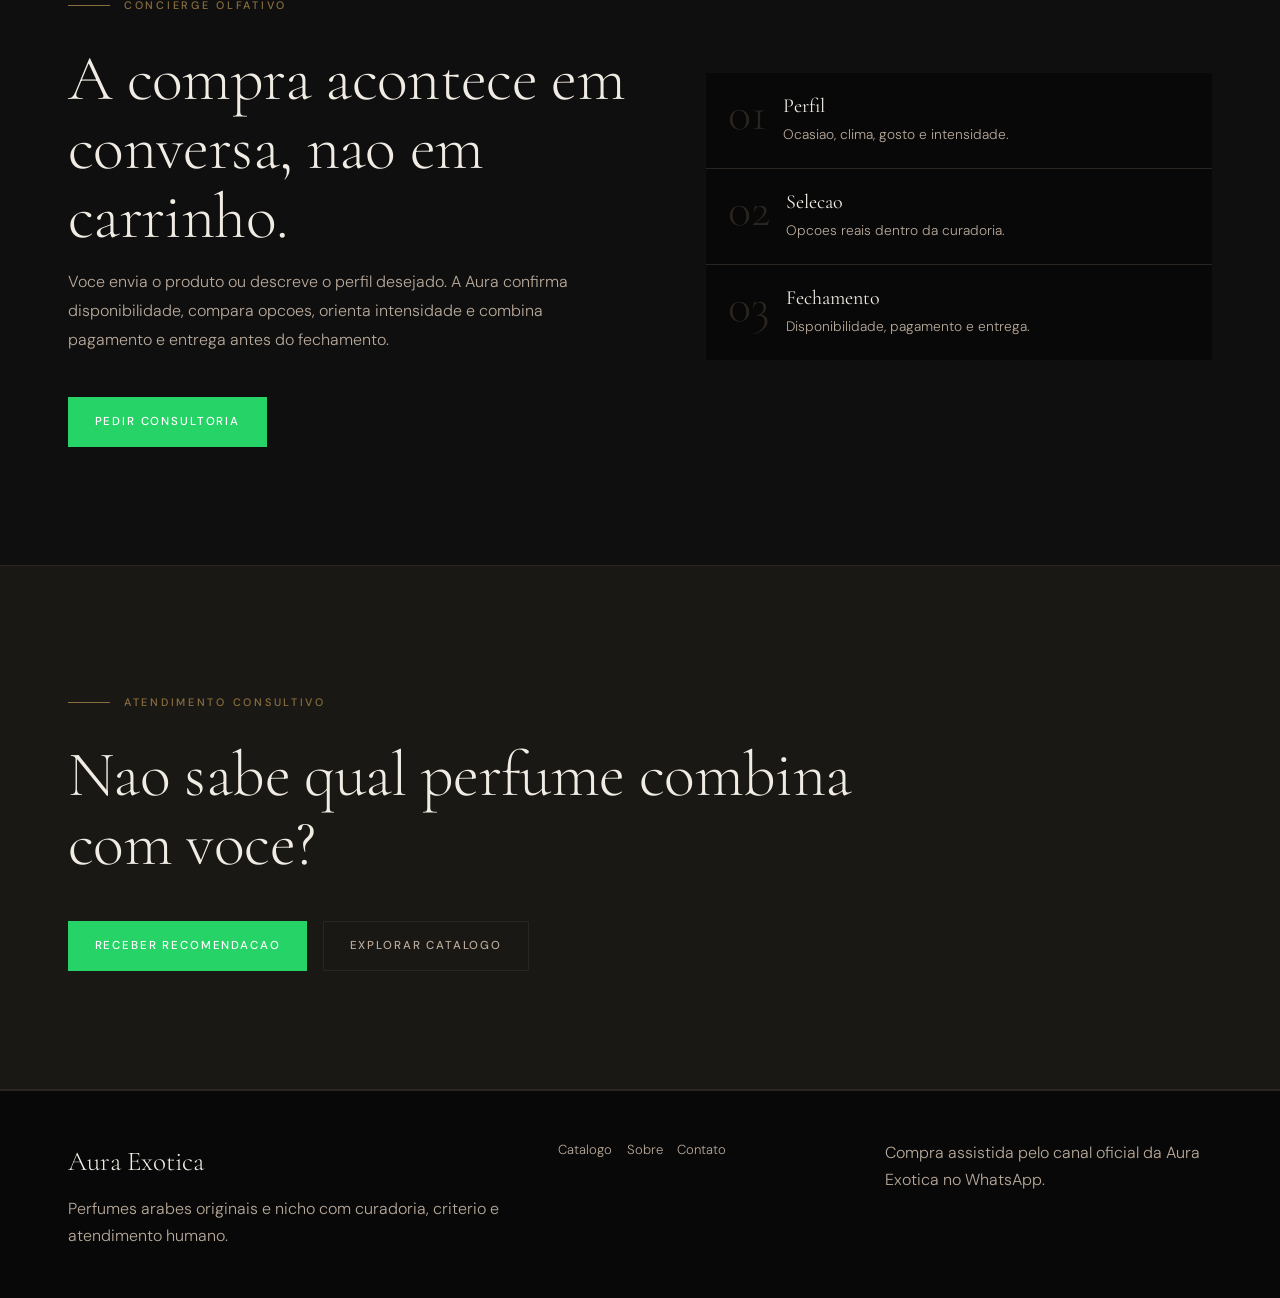
==== commit 7967f259: "Commit" ====
--- a/index.html
+++ b/index.html
@@ -17,7 +17,7 @@
   <link href="https://fonts.googleapis.com/css2?family=Cinzel:wght@500;600;700&family=Manrope:wght@400;500;600;700;800&display=swap" rel="stylesheet">
   <link rel="stylesheet" href="style.css">
   <script type="application/ld+json">
-    {"@context":"https://schema.org","@type":"Organization","name":"Aura Exotica Perfumes & Cosmeticos","url":"https://auraexotica.com.br","logo":"https://auraexotica.com.br/assets/Logo-Aura-Exotica.svg","contactPoint":[{"@type":"ContactPoint","telephone":"+5511999999999","contactType":"customer service","areaServed":"BR","availableLanguage":"pt-BR"}]}
+    {"@context":"https://schema.org","@type":"Organization","name":"Aura Exotica Perfumes & Cosmeticos","url":"https://auraexotica.com.br","logo":"https://auraexotica.com.br/assets/aura-mark.svg","contactPoint":[{"@type":"ContactPoint","telephone":"+5511999999999","contactType":"customer service","areaServed":"BR","availableLanguage":"pt-BR"}]}
   </script>
 </head>
 <body data-page="home">
@@ -25,7 +25,7 @@
     <div class="topbar"><div class="container">Perfumes originais e lacrados - Curadoria olfativa - Compra assistida pelo WhatsApp</div></div>
     <div class="container nav">
       <a class="brand" href="index.html" aria-label="Aura Exotica">
-        <img src="assets/Logo-Aura-Exotica.svg" alt="">
+        <img src="assets/aura-mark.svg" alt="">
         <span><strong>Aura Exotica</strong><span>Perfumes & Cosmeticos</span></span>
       </a>
       <nav class="nav-links" aria-label="Principal">
@@ -47,29 +47,24 @@
     <section class="hero">
       <div class="container hero-grid">
         <div class="hero-copy">
-          <p class="eyebrow">Aura Exotica - Perfumes Arabes & Nicho</p>
-          <h1>Uma curadoria para comprar perfume arabe com seguranca, elegancia e criterio.</h1>
-          <p>A Aura Exotica esta nascendo para aproximar voce das fragrancias arabes e nicho que realmente fazem sentido: produtos originais, marcas desejadas, ficha olfativa clara e atendimento humano antes do fechamento.</p>
+          <p class="eyebrow">Curadoria - Perfumes Arabes & Nicho</p>
+          <h1>Perfumes arabes originais para encontrar sua <em>assinatura olfativa</em>.</h1>
+          <p>Uma boutique digital para descobrir Lattafa, Armaf, Rasasi, Afnan e fragrancias de nicho com ficha clara, produto original e atendimento humano antes de comprar.</p>
           <div class="hero-actions">
             <a class="btn btn-gold" href="catalogo.html">Explorar curadoria</a>
             <a class="btn btn-outline" target="_blank" rel="noopener" href="https://wa.me/5511999999999?text=Ol%C3%A1!%20Quero%20ajuda%20para%20escolher%20um%20perfume%20na%20Aura%20Exotica.">Falar com a Aura</a>
           </div>
-          <div class="hero-proof" aria-label="Beneficios">
-            <div class="proof-item"><strong>Originais</strong><span>produtos lacrados e verificados</span></div>
-            <div class="proof-item"><strong>Curadoria</strong><span>marcas arabes e nicho selecionadas</span></div>
-            <div class="proof-item"><strong>Assistido</strong><span>compra confirmada com atendimento humano</span></div>
-          </div>
         </div>
-        <div id="hero-showcase" class="hero-showcase" aria-label="Produtos em destaque"></div>
+        <div id="hero-showcase" class="hero-showcase hero-showcase-feature" aria-label="Produtos em destaque"></div>
       </div>
     </section>
 
     <section class="trust-strip" aria-label="Compromissos Aura Exotica">
       <div class="container trust-strip-grid">
-        <div><strong>Autenticidade</strong><span>Conferencia de marca, lote, lacre e apresentacao antes do envio.</span></div>
-        <div><strong>Transparencia</strong><span>Disponibilidade, prazo, pagamento e entrega confirmados antes da compra.</span></div>
-        <div><strong>Orientacao</strong><span>Indicacao por ocasiao, intensidade, genero, notas e perfil de uso.</span></div>
-        <div><strong>Pos-venda</strong><span>Canal direto para duvidas sobre aplicacao, conservacao e recompra.</span></div>
+        <div><strong>Originais</strong><span>Produtos lacrados e verificados</span></div>
+        <div><strong>Humano</strong><span>Compra assistida no WhatsApp</span></div>
+        <div><strong>Curadoria</strong><span>Arabes, importados e nicho</span></div>
+        <div><strong>Seguro</strong><span>Sem checkout frio ou surpresa</span></div>
       </div>
     </section>
 
@@ -78,27 +73,15 @@
         <div class="section-head">
           <div>
             <p class="eyebrow">Descoberta guiada</p>
-            <h2 class="section-title">Explore por desejo, nao por prateleira</h2>
-            <p class="section-lead">Perfume arabe e nicho pede contexto. Comece pelo momento, pela intensidade ou pela nota que voce quer sentir na pele.</p>
+            <h2 class="section-title">Explore por desejo, nao por prateleira.</h2>
           </div>
+          <p class="section-lead">Comece pela sensacao que voce quer provocar: profundidade, docura, frescor ou uma escolha segura para presente.</p>
         </div>
         <div class="collection-grid">
-          <a class="collection-card collection-featured" href="catalogo.html?q=oud">
-            <span>Oud & madeiras nobres</span>
-            <strong>Presenca profunda para noites, eventos e assinatura marcante.</strong>
-          </a>
-          <a class="collection-card" href="catalogo.html?q=baunilha">
-            <span>Baunilha & ambar</span>
-            <strong>Doce sofisticado, envolvente e memoravel.</strong>
-          </a>
-          <a class="collection-card" href="catalogo.html?q=fresco">
-            <span>Frescos versateis</span>
-            <strong>Elegancia limpa para trabalho, rotina e clima quente.</strong>
-          </a>
-          <a class="collection-card" href="catalogo.html?q=presente">
-            <span>Presentes seguros</span>
-            <strong>Escolhas equilibradas com orientacao antes de fechar.</strong>
-          </a>
+          <a class="collection-card collection-featured" href="catalogo.html?q=oud"><span>01</span><strong>Oud & madeiras nobres</strong></a>
+          <a class="collection-card" href="catalogo.html?q=baunilha"><span>02</span><strong>Baunilha & ambar</strong></a>
+          <a class="collection-card" href="catalogo.html?q=fresco"><span>03</span><strong>Frescos versateis</strong></a>
+          <a class="collection-card" href="catalogo.html?q=presente"><span>04</span><strong>Presentes seguros</strong></a>
         </div>
       </div>
     </section>
@@ -108,8 +91,7 @@
         <div class="section-head">
           <div>
             <p class="eyebrow">Curadoria inicial</p>
-            <h2 class="section-title">Fragrancias escolhidas para virar assinatura</h2>
-            <p class="section-lead">Uma selecao em evolucao, pensada para quem quer comprar com calma, comparar perfis olfativos e confirmar tudo pelo WhatsApp antes de pagar.</p>
+            <h2 class="section-title">Fragrancias escolhidas para virar assinatura.</h2>
           </div>
           <a class="btn btn-outline" href="catalogo.html">Ver todos</a>
         </div>
@@ -119,8 +101,7 @@
 
     <section class="section story-band">
       <div class="container">
-        <blockquote>"A Aura Exotica nasce pequena por escolha: cada atendimento precisa ter nome, contexto e recomendacao real."</blockquote>
-        <p>Em vez de empurrar um checkout frio, a compra acontece com confirmacao humana. Voce navega, escolhe, chama a Aura e recebe orientacao sobre disponibilidade, pagamento, entrega, intensidade, notas e ocasiao de uso.</p>
+        <blockquote>"A Aura nasce pequena por escolha: cada recomendacao precisa ter contexto, criterio e presenca."</blockquote>
       </div>
     </section>
 
@@ -128,70 +109,16 @@
       <div class="container concierge-grid">
         <div>
           <p class="eyebrow">Concierge olfativo</p>
-          <h2 class="section-title">Um atendimento pensado para quem quer acertar.</h2>
-          <p class="section-lead">A Aura funciona como uma boutique consultiva: voce informa ocasiao, clima, intensidade, perfumes que ja gosta e faixa de investimento. A resposta vem com opcoes reais da curadoria, sem carrinho automatico e sem pressa de checkout.</p>
+          <h2 class="section-title">A compra acontece em conversa, nao em carrinho.</h2>
+          <p class="section-lead">Voce envia o produto ou descreve o perfil desejado. A Aura confirma disponibilidade, compara opcoes, orienta intensidade e combina pagamento e entrega antes do fechamento.</p>
           <div class="section-actions">
             <a class="btn btn-whatsapp" target="_blank" rel="noopener" href="https://wa.me/5511999999999?text=Ol%C3%A1!%20Quero%20uma%20consultoria%20olfativa%20da%20Aura%20Exotica.">Pedir consultoria</a>
-            <a class="btn btn-outline" href="catalogo.html">Ver perfumes</a>
           </div>
         </div>
         <div class="concierge-panel" aria-label="Como a Aura recomenda">
-          <div><span>01</span><strong>Perfil</strong><p>Genero, rotina, clima e ocasiao.</p></div>
-          <div><span>02</span><strong>Assinatura</strong><p>Doce, fresco, amadeirado, especiado ou intenso.</p></div>
-          <div><span>03</span><strong>Compra</strong><p>Disponibilidade, prazo e fechamento pelo WhatsApp.</p></div>
-        </div>
-      </div>
-    </section>
-
-    <section class="section assurance-section">
-      <div class="container">
-        <div class="section-head">
-          <div>
-            <p class="eyebrow">Por que confiar</p>
-            <h2 class="section-title">Uma marca nova precisa ser clara desde o primeiro contato</h2>
-            <p class="section-lead">A Aura Exotica ainda esta construindo sua reputacao publica. Por isso, a promessa e simples: menos pressa, mais criterio, informacao honesta e uma compra que voce consegue acompanhar do inicio ao fim.</p>
-          </div>
-        </div>
-        <div class="assurance-grid">
-          <article class="assurance-card"><span>01</span><h3>Originalidade sem teatro</h3><p>Trabalhamos com produtos originais, lacrados e identificados. Antes do fechamento, voce pode pedir detalhes do item, embalagem e disponibilidade.</p></article>
-          <article class="assurance-card"><span>02</span><h3>Compra sem surpresa</h3><p>Preco, forma de pagamento, prazo e modalidade de entrega sao alinhados no WhatsApp antes de qualquer confirmacao.</p></article>
-          <article class="assurance-card"><span>03</span><h3>Curadoria de verdade</h3><p>O catalogo prioriza marcas e perfis olfativos com procura real: oud, ambar, baunilha, especiarias, frescos versateis e fragrancias de assinatura.</p></article>
-          <article class="assurance-card"><span>04</span><h3>Relacionamento de longo prazo</h3><p>A meta nao e vender uma vez. E ajudar voce a montar repertorio, acertar presentes e reconhecer o tipo de perfume que combina com sua rotina.</p></article>
-        </div>
-      </div>
-    </section>
-
-    <section class="section editorial-section">
-      <div class="container editorial-grid">
-        <article class="editorial-panel editorial-large">
-          <p class="eyebrow">Perfume arabe original</p>
-          <h2>Luxo olfativo com curadoria, nao vitrine aleatoria</h2>
-          <p>Perfumes arabes ganharam espaco no Brasil porque entregam identidade, performance e embalagens marcantes. Marcas como Lattafa, Armaf, Rasasi e Afnan combinam notas orientais classicas com propostas modernas: doces envolventes, amadeirados de impacto, frescos versateis e fragrancias com rastro intenso.</p>
-          <p>A Aura Exotica organiza essa descoberta em um catalogo claro, com filtros por marca, genero, categoria e preco, mas preserva o atendimento humano para tirar duvidas sobre fixacao, projecao, presente, ocasiao de uso, disponibilidade e entrega.</p>
-        </article>
-        <article class="editorial-panel">
-          <h3>Para o dia</h3>
-          <p>Busque citricos, aromaticos, lavanda, musk limpo e madeiras secas para uma presenca elegante sem pesar.</p>
-        </article>
-        <article class="editorial-panel">
-          <h3>Para a noite</h3>
-          <p>Oud, ambar, baunilha, couro, incenso e especiarias criam um perfume mais sensual, quente e memoravel.</p>
-        </article>
-      </div>
-    </section>
-
-    <section class="section">
-      <div class="container">
-        <div class="section-head">
-          <div>
-            <p class="eyebrow">Como funciona</p>
-          <h2 class="section-title">Da descoberta ao fechamento seguro</h2>
-          </div>
-        </div>
-        <div class="steps-grid">
-          <div class="step"><h3>1. Descubra</h3><p>Filtre por marca, genero, notas, categoria e faixa de preco sem pressa.</p></div>
-          <div class="step"><h3>2. Confirme</h3><p>Abra a ficha, compare a piramide olfativa e envie o produto para atendimento.</p></div>
-          <div class="step"><h3>3. Feche</h3><p>Disponibilidade, pagamento e entrega sao combinados em conversa direta.</p></div>
+          <div><span>01</span><strong>Perfil</strong><p>Ocasiao, clima, gosto e intensidade.</p></div>
+          <div><span>02</span><strong>Selecao</strong><p>Opcoes reais dentro da curadoria.</p></div>
+          <div><span>03</span><strong>Fechamento</strong><p>Disponibilidade, pagamento e entrega.</p></div>
         </div>
       </div>
     </section>
@@ -202,7 +129,7 @@
         <h2 class="section-title">Nao sabe qual perfume combina com voce?</h2>
         <div class="section-actions">
           <a class="btn btn-whatsapp" target="_blank" rel="noopener" href="https://wa.me/5511999999999?text=Ol%C3%A1!%20Quero%20uma%20recomenda%C3%A7%C3%A3o%20de%20perfume.">Receber recomendacao</a>
-          <a class="btn btn-outline" href="blog.html">Ler guias</a>
+          <a class="btn btn-outline" href="catalogo.html">Explorar catalogo</a>
         </div>
       </div>
     </section>
--- a/style.css
+++ b/style.css
@@ -1,29 +1,26 @@
-﻿/* Aura Exotica - Desert Noir catalog */
+@import url("https://fonts.googleapis.com/css2?family=Cormorant+Garamond:ital,wght@0,300;0,400;0,500;0,600;0,700;1,300;1,400;1,500&family=DM+Sans:wght@300;400;500;600;700&display=swap");
+
 :root {
-  --bg: #080808;
-  --bg-alt: #14120f;
-  --bg-warm: #1a120b;
-  --text: #f8f4ec;
-  --text-muted: #b8b0a0;
-  --gold: #d8b45f;
-  --gold-dark: #8a642c;
-  --gold-light: #f1dfb9;
-  --rose: #8b3f46;
-  --oud: #5f3b25;
-  --whatsapp-green: #25d366;
-  --whatsapp-green-dark: #128c7e;
-  --border: #2a2a2a;
-  --card-bg: #101010;
-  --danger: #ff6b6b;
-  --success: #64c896;
-  --info: #78a6ff;
-  --font-title: "Cinzel", Georgia, serif;
-  --font-body: "Manrope", Arial, sans-serif;
-  --radius-sm: 4px;
-  --radius-md: 8px;
+  --void: #080808;
+  --obsidian: #0f0f0f;
+  --onyx: #1a1814;
+  --char: #2a2520;
+  --line: rgba(201, 169, 110, 0.13);
+  --gold-dim: #8a6f3e;
+  --gold: #c9a96e;
+  --gold-bright: #e8c97e;
+  --gold-glow: rgba(201, 169, 110, 0.14);
+  --cream: #f0ebe3;
+  --sand: #b8a99a;
+  --mist: #74685c;
+  --whatsapp: #25d366;
+  --whatsapp-dark: #128c7e;
+  --font-display: "Cormorant Garamond", Georgia, serif;
+  --font-body: "DM Sans", system-ui, sans-serif;
+  --radius-sm: 2px;
+  --radius-md: 6px;
   --radius-pill: 999px;
-  --shadow: 0 22px 70px rgba(0, 0, 0, 0.44);
-  --transition: 220ms cubic-bezier(0.2, 0.8, 0.2, 1);
+  --ease-expo: cubic-bezier(0.19, 1, 0.22, 1);
 }
 
 *,
@@ -39,15 +36,15 @@
 body {
   margin: 0;
   min-height: 100vh;
+  overflow-x: hidden;
   background:
-    radial-gradient(circle at 18% 0%, rgba(201, 168, 76, 0.12), transparent 34rem),
-    radial-gradient(circle at 10% 72%, rgba(139, 63, 70, 0.1), transparent 34rem),
-    radial-gradient(circle at 96% 18%, rgba(232, 213, 181, 0.08), transparent 32rem),
-    linear-gradient(180deg, rgba(201, 168, 76, 0.04), transparent 360px),
-    var(--bg);
-  color: var(--text);
+    linear-gradient(180deg, rgba(201, 169, 110, 0.045), transparent 420px),
+    linear-gradient(115deg, rgba(138, 111, 62, 0.08), transparent 42%),
+    var(--void);
+  color: var(--cream);
   font-family: var(--font-body);
-  line-height: 1.6;
+  font-weight: 300;
+  line-height: 1.7;
   -webkit-font-smoothing: antialiased;
 }
 
@@ -57,10 +54,20 @@
   inset: 0;
   z-index: -1;
   pointer-events: none;
-  background-image:
-    linear-gradient(rgba(255, 255, 255, 0.018) 1px, transparent 1px),
-    linear-gradient(90deg, rgba(255, 255, 255, 0.014) 1px, transparent 1px);
-  background-size: 72px 72px;
+  opacity: 0.035;
+  background-image: url("data:image/svg+xml,%3Csvg viewBox='0 0 256 256' xmlns='http://www.w3.org/2000/svg'%3E%3Cfilter id='noise'%3E%3CfeTurbulence type='fractalNoise' baseFrequency='0.86' numOctaves='4' stitchTiles='stitch'/%3E%3C/filter%3E%3Crect width='100%25' height='100%25' filter='url(%23noise)' opacity='0.55'/%3E%3C/svg%3E");
+}
+
+body::after {
+  content: "";
+  position: fixed;
+  inset: 0;
+  z-index: -1;
+  pointer-events: none;
+  background:
+    linear-gradient(rgba(255, 255, 255, 0.012) 1px, transparent 1px),
+    linear-gradient(90deg, rgba(255, 255, 255, 0.01) 1px, transparent 1px);
+  background-size: 82px 82px;
   mask-image: linear-gradient(to bottom, black, transparent 72%);
 }
 
@@ -86,10 +93,9 @@
 }
 
 .container {
-  width: 100%;
-  max-width: 1200px;
+  width: min(100%, 1240px);
   margin: 0 auto;
-  padding: 0 18px;
+  padding: 0 clamp(18px, 4vw, 48px);
 }
 
 .d-none {
@@ -98,43 +104,29 @@
 
 .text-center {
   text-align: center;
-}
-
-.eyebrow {
-  margin: 0 0 10px;
-  color: var(--gold-light);
-  font-size: 0.76rem;
-  font-weight: 700;
-  letter-spacing: 0.14em;
-  text-transform: uppercase;
 }
 
 .main-header {
   position: sticky;
   top: 0;
-  z-index: 20;
-  border-bottom: 1px solid rgba(241, 223, 185, 0.12);
-  background:
-    linear-gradient(180deg, rgba(18, 12, 7, 0.96), rgba(7, 7, 7, 0.88)),
-    rgba(8, 8, 8, 0.9);
-  backdrop-filter: blur(24px) saturate(1.22);
-  box-shadow: 0 18px 50px rgba(0, 0, 0, 0.28);
+  z-index: 100;
+  border-bottom: 1px solid rgba(201, 169, 110, 0.08);
+  background: rgba(8, 8, 8, 0.86);
+  backdrop-filter: blur(22px);
+  transition: border-color 300ms ease, background 300ms ease;
 }
 
 .topbar {
-  border-bottom: 1px solid rgba(241, 223, 185, 0.1);
-  background:
-    linear-gradient(90deg, rgba(95, 59, 37, 0.32), rgba(216, 180, 95, 0.12), rgba(139, 63, 70, 0.2));
-  color: var(--gold-light);
-  font-size: 0.68rem;
-  font-weight: 800;
-  letter-spacing: 0.16em;
+  border-bottom: 1px solid rgba(201, 169, 110, 0.08);
+  color: var(--gold-dim);
+  font-size: 0.65rem;
+  font-weight: 500;
+  letter-spacing: 0.18em;
   text-transform: uppercase;
 }
 
 .topbar .container {
   display: flex;
-  gap: 14px;
   justify-content: center;
   padding-top: 8px;
   padding-bottom: 8px;
@@ -142,28 +134,24 @@
 }
 
 .nav {
-  display: flex;
+  display: grid;
+  grid-template-columns: auto 1fr auto auto;
   align-items: center;
-  justify-content: space-between;
-  min-height: 92px;
-  gap: 24px;
+  gap: clamp(14px, 3vw, 34px);
+  min-height: 88px;
 }
 
 .brand {
   display: inline-flex;
   align-items: center;
-  justify-content: center;
-  flex: 0 0 auto;
   min-width: 0;
-  position: relative;
 }
 
 .brand img {
   width: 92px;
-  height: 78px;
+  height: 70px;
   object-fit: contain;
-  filter: drop-shadow(0 10px 26px rgba(216, 180, 95, 0.22));
-  transform: translateY(1px);
+  filter: drop-shadow(0 12px 26px rgba(201, 169, 110, 0.18));
 }
 
 .brand span {
@@ -172,164 +160,200 @@
 
 .nav-links {
   display: none;
-  align-items: center;
   justify-content: center;
-  gap: 6px;
-  color: rgba(248, 244, 236, 0.72);
+  gap: clamp(18px, 3vw, 40px);
+  color: var(--sand);
   font-size: 0.72rem;
-  font-weight: 800;
-  letter-spacing: 0.14em;
-  text-transform: uppercase;
-  border: 1px solid rgba(241, 223, 185, 0.12);
-  border-radius: var(--radius-pill);
-  background: rgba(255, 255, 255, 0.035);
-  padding: 6px;
-  box-shadow: 0 1px 0 rgba(255, 255, 255, 0.05) inset;
+  font-weight: 500;
+  letter-spacing: 0.16em;
+  text-transform: uppercase;
 }
 
 .nav-links a {
   position: relative;
-  border-radius: var(--radius-pill);
-  padding: 10px 13px;
-  transition: color var(--transition), background var(--transition), transform var(--transition);
+  padding: 10px 0;
+  transition: color 240ms ease;
+}
+
+.nav-links a::after {
+  content: "";
+  position: absolute;
+  left: 0;
+  right: 0;
+  bottom: 2px;
+  height: 1px;
+  background: var(--gold);
+  transform: scaleX(0);
+  transform-origin: left;
+  transition: transform 360ms var(--ease-expo);
 }
 
 .nav-links a:hover,
 .nav-links a[aria-current="page"] {
-  color: var(--gold-light);
-  background: rgba(216, 180, 95, 0.1);
-  transform: translateY(-1px);
-}
-
-.nav-cta {
-  min-height: 42px;
-  padding-inline: 1.05rem;
-  border-radius: var(--radius-pill);
-  font-size: 0.72rem;
-  letter-spacing: 0.12em;
-  text-transform: uppercase;
+  color: var(--gold);
+}
+
+.nav-links a:hover::after,
+.nav-links a[aria-current="page"]::after {
+  transform: scaleX(1);
 }
 
 .mobile-menu-toggle {
   display: inline-flex;
   align-items: center;
   justify-content: center;
-  min-width: 46px;
-  height: 46px;
-  border: 1px solid rgba(241, 223, 185, 0.18);
-  border-radius: var(--radius-pill);
-  background: rgba(255, 255, 255, 0.035);
-  color: var(--text);
-  font-size: 0.72rem;
-  font-weight: 800;
-  letter-spacing: 0.08em;
+  min-width: 48px;
+  min-height: 42px;
+  border: 1px solid var(--line);
+  border-radius: 0;
+  background: transparent;
+  color: var(--gold);
+  font-size: 0.68rem;
+  letter-spacing: 0.16em;
   text-transform: uppercase;
 }
 
 .mobile-panel {
   display: none;
-  border-top: 1px solid var(--border);
-  padding: 10px 18px 18px;
+  gap: 1px;
+  border-top: 1px solid var(--line);
+  background: var(--char);
+  padding: 1px;
 }
 
 .mobile-panel.is-open {
   display: grid;
-  gap: 10px;
 }
 
 .mobile-panel a {
-  padding: 10px;
-  border: 1px solid var(--border);
-  border-radius: var(--radius-md);
-  color: var(--text-muted);
+  background: var(--obsidian);
+  color: var(--sand);
+  padding: 14px 18px;
+  font-size: 0.74rem;
+  letter-spacing: 0.14em;
+  text-transform: uppercase;
 }
 
 .btn {
+  position: relative;
   display: inline-flex;
   align-items: center;
   justify-content: center;
   min-height: 46px;
-  padding: 0.78rem 1.2rem;
+  padding: 0.86rem 1.6rem;
   border: 1px solid transparent;
-  border-radius: var(--radius-pill);
-  font-weight: 800;
+  border-radius: 0;
+  font-size: 0.72rem;
+  font-weight: 500;
+  letter-spacing: 0.16em;
   text-align: center;
-  letter-spacing: 0.02em;
-  transition: var(--transition);
+  text-transform: uppercase;
+  transition: transform 300ms var(--ease-expo), background 300ms ease, border-color 300ms ease, color 300ms ease;
 }
 
 .btn-gold {
-  position: relative;
   overflow: hidden;
-  background:
-    linear-gradient(135deg, #f4dfac, #d8b45f 48%, #8a642c);
-  color: #110c07;
-  box-shadow: 0 12px 30px rgba(216, 180, 95, 0.16);
-}
-
-.btn-gold::before {
+  background: var(--gold);
+  color: var(--void);
+}
+
+.btn-gold::after {
   content: "";
   position: absolute;
-  inset: 0 auto 0 -70%;
-  width: 55%;
-  background: linear-gradient(90deg, transparent, rgba(255, 255, 255, 0.42), transparent);
-  transform: skewX(-18deg);
-  transition: left 560ms ease;
+  inset: 0;
+  background: linear-gradient(120deg, transparent 30%, rgba(255, 255, 255, 0.24) 50%, transparent 70%);
+  transform: translateX(-105%);
+  transition: transform 560ms ease;
 }
 
 .btn-gold:hover {
-  background:
-    linear-gradient(135deg, #ffe8b4, #ddb967 48%, #9c7334);
+  background: var(--gold-bright);
   transform: translateY(-2px);
 }
 
-.btn-gold:hover::before {
-  left: 120%;
+.btn-gold:hover::after {
+  transform: translateX(105%);
 }
 
 .btn-outline {
-  border-color: rgba(241, 223, 185, 0.32);
-  color: var(--gold-light);
-  background: rgba(255, 255, 255, 0.02);
+  border-color: var(--char);
+  background: transparent;
+  color: var(--sand);
 }
 
 .btn-outline:hover {
-  background: rgba(201, 168, 76, 0.12);
+  border-color: var(--mist);
+  color: var(--cream);
+  transform: translateY(-2px);
 }
 
 .btn-whatsapp {
-  background: var(--whatsapp-green);
-  color: #04140b;
+  background: var(--whatsapp);
+  color: #fff;
 }
 
 .btn-whatsapp:hover {
-  background: var(--whatsapp-green-dark);
-  color: white;
+  background: var(--whatsapp-dark);
   transform: translateY(-2px);
+}
+
+.nav-cta {
+  display: none;
+  min-height: 40px;
+  padding: 0.64rem 1.15rem;
+  border-color: var(--gold-dim);
+  background: transparent;
+  color: var(--gold);
 }
 
 .hero {
   position: relative;
-  min-height: calc(100vh - 118px);
-  display: grid;
+  min-height: calc(100vh - 122px);
+  display: flex;
   align-items: center;
-  padding: 86px 0 34px;
   overflow: hidden;
+  padding: clamp(84px, 13vh, 150px) 0 clamp(52px, 8vh, 90px);
 }
 
 .hero::before {
   content: "";
   position: absolute;
   inset: 0;
-  z-index: -1;
+  pointer-events: none;
   background:
-    linear-gradient(90deg, rgba(8, 8, 8, 0.34), transparent 62%),
-    radial-gradient(circle at 80% 42%, rgba(201, 168, 76, 0.12), transparent 26rem);
+    linear-gradient(90deg, rgba(8, 8, 8, 0.12), transparent 55%),
+    linear-gradient(180deg, transparent 72%, rgba(8, 8, 8, 0.66));
 }
 
 .hero-grid {
-  display: grid;
-  gap: 44px;
+  position: relative;
+  z-index: 1;
+  display: grid;
+  gap: clamp(38px, 6vw, 80px);
+  align-items: center;
+}
+
+.hero-copy {
+  max-width: 780px;
+}
+
+.eyebrow {
+  display: inline-flex;
+  align-items: center;
+  gap: 14px;
+  margin: 0 0 1.8rem;
+  color: var(--gold-dim);
+  font-size: 0.68rem;
+  font-weight: 500;
+  letter-spacing: 0.25em;
+  text-transform: uppercase;
+}
+
+.eyebrow::before {
+  content: "";
+  width: 42px;
+  height: 1px;
+  background: var(--gold-dim);
 }
 
 .hero-copy h1,
@@ -338,54 +362,47 @@
 .product-detail h1,
 .blog-post h1 {
   margin: 0;
-  font-family: var(--font-title);
-  font-weight: 700;
-  letter-spacing: 0;
+  color: var(--cream);
+  font-family: var(--font-display);
+  font-weight: 300;
+  letter-spacing: -0.01em;
 }
 
 .hero-copy h1 {
-  max-width: 840px;
-  font-size: 3.2rem;
-  line-height: 0.9;
-  text-wrap: balance;
-  text-shadow: 0 20px 60px rgba(0, 0, 0, 0.48);
+  max-width: 900px;
+  font-size: clamp(3.2rem, 7vw, 6.1rem);
+  line-height: 1.02;
+}
+
+.hero-copy h1 em,
+.section-title em {
+  color: var(--gold);
+  font-style: italic;
+  font-weight: 300;
 }
 
 .hero-copy p {
-  max-width: 640px;
-  margin: 22px 0 0;
-  color: var(--text-muted);
-  font-size: 1.08rem;
-}
-
-.eyebrow {
-  position: relative;
-  display: inline-flex;
-  align-items: center;
-  gap: 10px;
-}
-
-.eyebrow::before {
-  content: "";
-  width: 34px;
-  height: 1px;
-  background: linear-gradient(90deg, var(--gold), transparent);
+  max-width: 560px;
+  margin: 2rem 0 0;
+  color: var(--sand);
+  font-size: 1rem;
+  line-height: 1.86;
 }
 
 .hero-actions,
 .section-actions {
   display: flex;
   flex-wrap: wrap;
-  gap: 12px;
-  margin-top: 26px;
+  gap: 1rem;
+  margin-top: 2.7rem;
 }
 
 .hero-proof {
   display: grid;
-  grid-template-columns: repeat(3, 1fr);
-  gap: 10px;
-  margin-top: 30px;
-  max-width: 660px;
+  gap: 1px;
+  max-width: 720px;
+  margin-top: 3rem;
+  background: var(--char);
 }
 
 .proof-item,
@@ -393,45 +410,41 @@
 .value-card,
 .contact-card,
 .faq details,
-.blog-card {
-  border: 1px solid var(--border);
-  border-radius: var(--radius-md);
-  background: rgba(16, 16, 16, 0.82);
+.blog-card,
+.editorial-panel,
+.assurance-card,
+.compact-trust-grid > div {
+  background: var(--obsidian);
+  border: 0;
 }
 
 .proof-item {
-  padding: 14px;
-  position: relative;
-  overflow: hidden;
-}
-
-.proof-item::before,
-.assurance-card::before,
-.compact-trust-grid > div::before {
-  content: "";
-  position: absolute;
-  inset: 0;
-  border-top: 1px solid rgba(232, 213, 181, 0.16);
-  pointer-events: none;
+  padding: 1.15rem;
 }
 
 .proof-item strong {
   display: block;
-  color: var(--gold-light);
-  font-size: 1.12rem;
+  color: var(--gold);
+  font-family: var(--font-display);
+  font-size: 1.5rem;
+  font-weight: 500;
+  line-height: 1;
 }
 
 .proof-item span {
-  color: var(--text-muted);
-  font-size: 0.82rem;
+  display: block;
+  margin-top: 0.45rem;
+  color: var(--mist);
+  font-size: 0.68rem;
+  letter-spacing: 0.1em;
+  text-transform: uppercase;
 }
 
 .hero-showcase {
   display: grid;
-  grid-template-columns: repeat(3, minmax(0, 1fr));
-  gap: 12px;
-  min-height: 420px;
-  perspective: 900px;
+  gap: 1px;
+  min-height: 520px;
+  background: var(--char);
 }
 
 .showcase-card {
@@ -440,350 +453,279 @@
   align-items: center;
   justify-content: center;
   overflow: hidden;
-  border: 1px solid rgba(241, 223, 185, 0.16);
-  border-radius: var(--radius-md);
-  background:
-    linear-gradient(180deg, rgba(255, 255, 255, 0.055), transparent 26%),
-    radial-gradient(circle at 50% 36%, rgba(241, 223, 185, 0.18), transparent 42%),
-    linear-gradient(180deg, #26180e, #080706);
-  box-shadow: var(--shadow);
-  min-height: 380px;
-  transform: translateY(0) rotateX(0);
-  animation: card-rise 700ms ease both, showcase-float 6200ms ease-in-out infinite;
+  min-height: 520px;
+  background: var(--obsidian);
+  animation: reveal-up 780ms var(--ease-expo) both;
 }
 
 .showcase-card:nth-child(2) {
-  margin-top: 28px;
-  animation-delay: 90ms, 500ms;
+  animation-delay: 90ms;
 }
 
 .showcase-card:nth-child(3) {
-  animation-delay: 180ms, 1000ms;
+  animation-delay: 180ms;
+}
+
+.showcase-card::after {
+  content: "";
+  position: absolute;
+  left: 18%;
+  right: 18%;
+  bottom: 12%;
+  height: 12%;
+  background: rgba(0, 0, 0, 0.46);
+  filter: blur(18px);
 }
 
 .showcase-card img {
-  width: 88%;
-  height: 78%;
+  position: relative;
+  z-index: 1;
+  width: auto;
+  max-width: 70%;
+  max-height: 72%;
   object-fit: contain;
-  opacity: 0.94;
-  filter: drop-shadow(0 24px 34px rgba(0, 0, 0, 0.56));
-  transform: translateY(-10px);
-  transition: transform 420ms ease, opacity 420ms ease;
+  filter: drop-shadow(0 26px 34px rgba(0, 0, 0, 0.48));
+  transition: transform 500ms var(--ease-expo);
 }
 
 .showcase-card:hover img {
-  opacity: 1;
-  transform: translateY(-18px) scale(1.035);
+  transform: translateY(-10px) scale(1.04);
 }
 
 .showcase-card span {
   position: absolute;
-  left: 14px;
-  right: 14px;
-  bottom: 14px;
-  color: var(--text);
-  font-size: 0.82rem;
-  font-weight: 700;
-  text-shadow: 0 2px 14px #000;
-}
-
-@keyframes card-rise {
-  from {
-    opacity: 0;
-    transform: translateY(22px) rotateX(4deg);
-  }
-
-  to {
-    opacity: 1;
-    transform: translateY(0) rotateX(0);
-  }
-}
-
-@keyframes showcase-float {
-  0%,
-  100% {
-    translate: 0 0;
-  }
-
-  50% {
-    translate: 0 -10px;
-  }
+  z-index: 2;
+  left: 1rem;
+  right: 1rem;
+  bottom: 1rem;
+  color: var(--sand);
+  font-size: 0.72rem;
+  letter-spacing: 0.08em;
+  text-transform: uppercase;
 }
 
 .section {
-  padding: 64px 0;
+  padding: clamp(74px, 10vw, 118px) 0;
 }
 
 .section-head {
-  display: flex;
-  align-items: end;
-  justify-content: space-between;
-  gap: 18px;
-  margin-bottom: 24px;
+  display: grid;
+  gap: 1.5rem;
+  margin-bottom: clamp(38px, 6vw, 64px);
 }
 
 .section-title {
-  font-size: 2.35rem;
+  max-width: 900px;
+  font-size: clamp(2.35rem, 5vw, 4rem);
+  line-height: 1.08;
+}
+
+.section-lead {
+  max-width: 680px;
+  margin: 1rem 0 0;
+  color: var(--sand);
+  line-height: 1.82;
+}
+
+.trust-strip {
+  border-top: 1px solid var(--char);
+  border-bottom: 1px solid var(--char);
+  background: transparent;
+}
+
+.trust-strip-grid {
+  display: grid;
+  gap: 1px;
+  background: var(--char);
+  padding-top: 1px;
+  padding-bottom: 1px;
+}
+
+.trust-strip-grid > div {
+  background: var(--void);
+  padding: 2rem 1.4rem;
+  text-align: center;
+}
+
+.trust-strip strong,
+.compact-trust strong {
+  display: block;
+  color: var(--gold);
+  font-family: var(--font-display);
+  font-size: 1.6rem;
+  font-weight: 500;
   line-height: 1;
 }
 
-.section-lead {
-  max-width: 660px;
-  margin: 12px 0 0;
-  color: var(--text-muted);
-}
-
-.trust-row,
+.trust-strip span,
+.compact-trust p {
+  display: block;
+  margin: 0.7rem 0 0;
+  color: var(--mist);
+  font-size: 0.72rem;
+  letter-spacing: 0.08em;
+  line-height: 1.65;
+  text-transform: uppercase;
+}
+
+.boutique-section,
+.philosophy,
+.editorial-section {
+  background: var(--obsidian);
+}
+
+.collection-grid,
+.assurance-grid,
 .steps-grid,
 .values-grid,
 .contact-grid,
-.blog-grid {
-  display: grid;
-  gap: 14px;
-}
-
-.trust-strip {
-  border-top: 1px solid rgba(232, 213, 181, 0.12);
-  border-bottom: 1px solid rgba(232, 213, 181, 0.12);
-  background:
-    linear-gradient(90deg, rgba(201, 168, 76, 0.08), transparent 46%, rgba(232, 213, 181, 0.04)),
-    rgba(8, 8, 8, 0.82);
-}
-
-.trust-strip-grid {
-  display: grid;
-  gap: 0;
-}
-
-.trust-strip-grid > div {
-  padding: 18px 0;
-  border-bottom: 1px solid rgba(232, 213, 181, 0.1);
-}
-
-.trust-strip-grid > div:last-child {
-  border-bottom: 0;
-}
-
-.trust-strip strong,
-.compact-trust strong {
-  display: block;
-  color: var(--gold-light);
-  font-family: var(--font-title);
-  font-size: 1.32rem;
-  line-height: 1;
-}
-
-.trust-strip span,
-.compact-trust p {
-  display: block;
-  margin: 7px 0 0;
-  color: var(--text-muted);
-  font-size: 0.9rem;
-}
-
-.boutique-section {
-  background:
-    radial-gradient(circle at 12% 18%, rgba(139, 63, 70, 0.12), transparent 28rem),
-    linear-gradient(180deg, rgba(232, 213, 181, 0.025), transparent);
-}
-
-.collection-grid {
-  display: grid;
-  gap: 14px;
+.blog-grid,
+.compact-trust-grid,
+.products-grid,
+.catalog-grid,
+.editorial-grid {
+  display: grid;
+  gap: 1px;
+  background: var(--char);
 }
 
 .collection-card {
   position: relative;
-  display: grid;
-  align-content: end;
-  min-height: 230px;
+  display: flex;
+  min-height: 260px;
+  flex-direction: column;
+  justify-content: flex-end;
   overflow: hidden;
-  border: 1px solid rgba(232, 213, 181, 0.14);
-  border-radius: 6px;
-  background:
-    linear-gradient(180deg, transparent 10%, rgba(0, 0, 0, 0.72)),
-    radial-gradient(circle at 72% 22%, rgba(201, 168, 76, 0.24), transparent 14rem),
-    linear-gradient(135deg, #24170f, #0b0b0a 72%);
-  padding: 22px;
-  transition: transform var(--transition), border-color var(--transition), box-shadow var(--transition);
-}
-
-.collection-card::before {
+  background: var(--obsidian);
+  padding: clamp(1.6rem, 4vw, 2.6rem);
+  transition: background 300ms ease;
+}
+
+.collection-card::before,
+.assurance-card::before,
+.step::before,
+.value-card::before,
+.blog-card::before {
   content: "";
   position: absolute;
-  inset: 18px;
-  border: 1px solid rgba(232, 213, 181, 0.08);
-  border-radius: var(--radius-sm);
-  pointer-events: none;
-}
-
-.collection-card::after {
+  left: 0;
+  right: 0;
+  bottom: 0;
+  height: 2px;
+  background: var(--gold);
+  transform: scaleX(0);
+  transform-origin: left;
+  transition: transform 420ms var(--ease-expo);
+}
+
+.collection-card:hover,
+.assurance-card:hover,
+.step:hover,
+.value-card:hover,
+.blog-card:hover {
+  background: var(--onyx);
+}
+
+.collection-card:hover::before,
+.assurance-card:hover::before,
+.step:hover::before,
+.value-card:hover::before,
+.blog-card:hover::before {
+  transform: scaleX(1);
+}
+
+.collection-card span {
+  color: var(--gold-dim);
+  font-size: 0.66rem;
+  letter-spacing: 0.22em;
+  text-transform: uppercase;
+}
+
+.collection-card strong {
+  max-width: 440px;
+  margin-top: 1.1rem;
+  color: var(--cream);
+  font-family: var(--font-display);
+  font-size: clamp(1.6rem, 3vw, 2.6rem);
+  font-weight: 300;
+  line-height: 1.08;
+}
+
+.concierge-section {
+  background: var(--obsidian);
+}
+
+.concierge-grid {
+  display: grid;
+  gap: clamp(2rem, 6vw, 6rem);
+  align-items: center;
+}
+
+.concierge-panel {
+  display: grid;
+  gap: 1px;
+  background: var(--char);
+}
+
+.concierge-panel > div {
+  display: grid;
+  grid-template-columns: auto 1fr;
+  gap: 0.4rem 1rem;
+  align-items: start;
+  background: var(--void);
+  padding: 1.35rem;
+}
+
+.concierge-panel span,
+.assurance-card > span {
+  grid-row: span 2;
+  color: var(--char);
+  font-family: var(--font-display);
+  font-size: 3rem;
+  font-weight: 300;
+  line-height: 0.8;
+}
+
+.concierge-panel strong {
+  color: var(--cream);
+  font-family: var(--font-display);
+  font-size: 1.25rem;
+  font-weight: 400;
+  line-height: 1.1;
+}
+
+.concierge-panel p {
+  margin: 0;
+  color: var(--sand);
+  font-size: 0.86rem;
+}
+
+.product-card {
+  position: relative;
+  display: grid;
+  grid-template-rows: auto 1fr;
+  overflow: hidden;
+  background: var(--void);
+  animation: reveal-up 640ms var(--ease-expo) both;
+  transition: background 300ms ease;
+}
+
+.product-card:hover {
+  background: var(--onyx);
+}
+
+.product-card::before {
   content: "";
   position: absolute;
-  right: -28px;
-  top: -30px;
-  width: 150px;
-  height: 150px;
-  border: 1px solid rgba(232, 213, 181, 0.12);
-  border-radius: 50%;
-  background: radial-gradient(circle, rgba(201, 168, 76, 0.12), transparent 62%);
-}
-
-.collection-card:hover {
-  transform: translateY(-5px);
-  border-color: rgba(232, 213, 181, 0.34);
-  box-shadow: 0 24px 60px rgba(0, 0, 0, 0.34);
-}
-
-.collection-card span {
-  position: relative;
-  z-index: 1;
-  color: var(--gold-light);
-  font-size: 0.78rem;
-  font-weight: 800;
-  letter-spacing: 0.13em;
-  text-transform: uppercase;
-}
-
-.collection-card strong {
-  position: relative;
-  z-index: 1;
-  display: block;
-  max-width: 420px;
-  margin-top: 10px;
-  color: var(--text);
-  font-family: var(--font-title);
-  font-size: 1.8rem;
-  line-height: 1;
-}
-
-.collection-featured {
-  min-height: 300px;
-  background:
-    linear-gradient(180deg, transparent 18%, rgba(0, 0, 0, 0.76)),
-    radial-gradient(circle at 74% 24%, rgba(232, 213, 181, 0.2), transparent 17rem),
-    radial-gradient(circle at 10% 80%, rgba(139, 63, 70, 0.22), transparent 16rem),
-    linear-gradient(135deg, #2a1a10, #070707 76%);
-}
-
-.collection-featured strong {
-  font-size: 2.35rem;
-}
-
-.concierge-section {
-  background:
-    linear-gradient(90deg, rgba(95, 59, 37, 0.16), transparent 52%),
-    rgba(8, 8, 8, 0.2);
-}
-
-.concierge-grid {
-  display: grid;
-  gap: 22px;
-  align-items: center;
-}
-
-.concierge-panel {
-  display: grid;
-  gap: 12px;
-  border: 1px solid rgba(232, 213, 181, 0.14);
-  border-radius: var(--radius-md);
-  background:
-    radial-gradient(circle at 82% 20%, rgba(201, 168, 76, 0.12), transparent 20rem),
-    rgba(16, 14, 11, 0.82);
-  padding: clamp(18px, 4vw, 30px);
-}
-
-.concierge-panel > div {
-  display: grid;
-  grid-template-columns: auto 1fr;
-  gap: 4px 14px;
-  align-items: baseline;
-  padding: 14px 0;
-  border-bottom: 1px solid rgba(232, 213, 181, 0.1);
-}
-
-.concierge-panel > div:last-child {
-  border-bottom: 0;
-}
-
-.concierge-panel span {
-  grid-row: span 2;
-  color: rgba(232, 213, 181, 0.42);
-  font-family: var(--font-title);
-  font-size: 2.15rem;
-  line-height: 1;
-}
-
-.concierge-panel strong {
-  color: var(--gold-light);
-  font-family: var(--font-title);
-  font-size: 1.55rem;
-  line-height: 1;
-}
-
-.concierge-panel p {
-  margin: 0;
-  color: var(--text-muted);
-}
-
-.trust-row {
-  grid-template-columns: repeat(2, 1fr);
-}
-
-.value-card,
-.step,
-.contact-card,
-.blog-card {
-  padding: 20px;
-}
-
-.value-card h3,
-.step h3,
-.contact-card h3,
-.blog-card h3 {
-  margin: 0 0 8px;
-  color: var(--gold-light);
-  font-family: var(--font-title);
-  font-size: 1.55rem;
-}
-
-.value-card p,
-.step p,
-.contact-card p,
-.blog-card p {
-  margin: 0;
-  color: var(--text-muted);
-}
-
-.products-grid,
-.catalog-grid {
-  display: grid;
-  grid-template-columns: repeat(2, minmax(0, 1fr));
-  gap: 18px;
-  align-items: stretch;
-}
-
-.card,
-.product-card {
-  display: grid;
-  grid-template-rows: auto 1fr;
-  overflow: hidden;
-  border: 1px solid var(--border);
-  border-radius: var(--radius-md);
-  background:
-    linear-gradient(180deg, rgba(255, 255, 255, 0.025), transparent 28%),
-    var(--card-bg);
-  box-shadow: 0 1px 0 rgba(255, 255, 255, 0.04) inset;
-  opacity: 0;
-  transform: translateY(16px);
-  animation: product-enter 520ms ease forwards;
-  transition: transform var(--transition), border-color var(--transition), box-shadow var(--transition);
-}
-
-.product-card:hover {
-  transform: translateY(-8px);
-  border-color: rgba(241, 223, 185, 0.34);
-  box-shadow: 0 22px 58px rgba(0, 0, 0, 0.44), 0 0 0 1px rgba(216, 180, 95, 0.08);
+  inset: 0;
+  z-index: 2;
+  pointer-events: none;
+  border-bottom: 2px solid transparent;
+  transition: border-color 300ms ease;
+}
+
+.product-card:hover::before {
+  border-bottom-color: var(--gold);
 }
 
 .card-img-container {
@@ -792,74 +734,76 @@
   align-items: center;
   justify-content: center;
   aspect-ratio: 1;
-  padding: 18px;
-  background:
-    radial-gradient(circle at 50% 38%, rgba(241, 223, 185, 0.18), transparent 42%),
-    radial-gradient(circle at 22% 85%, rgba(139, 63, 70, 0.15), transparent 36%),
-    linear-gradient(145deg, #1c120b, #070707);
+  overflow: hidden;
+  background: var(--obsidian);
+  padding: clamp(1.2rem, 3vw, 2rem);
+}
+
+.card-img-container::after,
+.main-image-wrap::after {
+  content: "";
+  position: absolute;
+  left: 18%;
+  right: 18%;
+  bottom: 13%;
+  height: 12%;
+  background: rgba(0, 0, 0, 0.42);
+  filter: blur(18px);
 }
 
 .card-img {
-  width: 100%;
-  height: 100%;
+  position: relative;
+  z-index: 1;
+  width: auto;
+  height: auto;
+  max-width: 72%;
+  max-height: 76%;
   object-fit: contain;
-  filter: drop-shadow(0 18px 24px rgba(0, 0, 0, 0.5));
-  transition: transform 360ms ease;
+  filter: drop-shadow(0 20px 28px rgba(0, 0, 0, 0.46));
+  transition: transform 420ms var(--ease-expo);
 }
 
 .product-card:hover .card-img {
-  transform: scale(1.035) translateY(-4px);
+  transform: translateY(-9px) scale(1.04);
 }
 
 .badge {
   position: absolute;
-  top: 10px;
-  left: 10px;
-  display: inline-flex;
-  padding: 4px 9px;
-  border-radius: var(--radius-pill);
-  font-size: 0.68rem;
-  font-weight: 800;
-}
-
-.badge-hot {
-  background: rgba(255, 107, 107, 0.18);
-  color: #ff9898;
-}
-
-.badge-new {
-  background: rgba(100, 200, 150, 0.18);
-  color: #90e5bd;
-}
-
-.badge-launch {
-  background: rgba(120, 166, 255, 0.18);
-  color: #aac5ff;
+  top: 1rem;
+  right: 1rem;
+  z-index: 3;
+  background: var(--gold);
+  color: var(--void);
+  padding: 0.28rem 0.58rem;
+  font-size: 0.58rem;
+  font-weight: 600;
+  letter-spacing: 0.14em;
+  text-transform: uppercase;
 }
 
 .card-body {
   display: grid;
-  grid-template-rows: auto auto auto auto auto auto 1fr auto;
-  gap: 10px;
-  padding: 16px;
+  gap: 0.72rem;
+  padding: 1.35rem;
 }
 
 .card-brand {
   margin: 0;
-  color: var(--gold-light);
-  font-size: 0.74rem;
-  font-weight: 800;
-  letter-spacing: 0.1em;
+  color: var(--gold-dim);
+  font-size: 0.64rem;
+  font-weight: 500;
+  letter-spacing: 0.22em;
   text-transform: uppercase;
 }
 
 .card-title {
-  min-height: 3.2em;
+  min-height: 2.45em;
   margin: 0;
-  font-family: var(--font-title);
-  font-size: 1.35rem;
-  line-height: 1.15;
-  text-wrap: balance;
+  color: var(--cream);
+  font-family: var(--font-display);
+  font-size: 1.45rem;
+  font-weight: 400;
+  line-height: 1.12;
 }
 
 .card-meta,
@@ -867,595 +811,541 @@
 .product-meta {
   display: flex;
   flex-wrap: wrap;
-  gap: 7px;
+  gap: 0.45rem;
 }
 
 .note-chip,
 .meta-chip {
   display: inline-flex;
   align-items: center;
-  min-height: 26px;
-  padding: 4px 8px;
-  border: 1px solid var(--border);
-  border-radius: var(--radius-pill);
-  color: var(--text-muted);
-  font-size: 0.74rem;
-}
-
-.card-price {
+  min-height: 25px;
+  border: 1px solid var(--char);
+  color: var(--mist);
+  padding: 0.22rem 0.52rem;
+  font-size: 0.68rem;
+}
+
+.card-price,
+.product-price {
   margin: 0;
-  color: var(--text);
-  font-size: 1.05rem;
-  font-weight: 800;
-}
-
-.card-installments {
+  color: var(--gold);
+  font-family: var(--font-display);
+  font-size: 1.45rem;
+  font-weight: 500;
+}
+
+.card-installments,
+.card-trust,
+.product-description {
   margin: 0;
-  color: var(--text-muted);
+  color: var(--sand);
   font-size: 0.82rem;
 }
 
 .card-trust {
+  color: var(--gold-dim);
+  font-size: 0.62rem;
+  letter-spacing: 0.16em;
+  text-transform: uppercase;
+}
+
+.card-actions {
+  display: grid;
+  gap: 0.6rem;
+  margin-top: 0.3rem;
+}
+
+.card-actions .btn {
+  min-height: 38px;
+  padding: 0.58rem 0.7rem;
+  font-size: 0.64rem;
+}
+
+.story-band,
+.cta-band,
+.fragrance-consult {
+  border-top: 1px solid var(--char);
+  border-bottom: 1px solid var(--char);
+  background: var(--onyx);
+}
+
+.story-band blockquote {
+  max-width: 960px;
   margin: 0;
-  color: var(--gold-light);
-  font-size: 0.72rem;
-  font-weight: 800;
-  letter-spacing: 0.08em;
-  text-transform: uppercase;
-}
-
-.card-actions {
-  display: grid;
-  gap: 8px;
-  margin-top: 4px;
-  align-self: end;
-}
-
-.card-actions .btn {
-  min-height: 40px;
-  padding: 0.62rem 0.8rem;
-  font-size: 0.86rem;
-}
-
-@keyframes product-enter {
-  to {
-    opacity: 1;
-    transform: translateY(0);
-  }
+  color: var(--cream);
+  font-family: var(--font-display);
+  font-size: clamp(2rem, 5vw, 4rem);
+  font-style: italic;
+  font-weight: 300;
+  line-height: 1.16;
+}
+
+.story-band p {
+  max-width: 740px;
+  color: var(--sand);
+}
+
+.assurance-card,
+.step,
+.value-card,
+.contact-card,
+.blog-card,
+.editorial-panel {
+  position: relative;
+  padding: clamp(1.5rem, 4vw, 2.5rem);
+}
+
+.assurance-card h3,
+.step h3,
+.value-card h3,
+.contact-card h3,
+.blog-card h3,
+.editorial-panel h2,
+.editorial-panel h3,
+.note-layer h3 {
+  margin: 0 0 0.75rem;
+  color: var(--cream);
+  font-family: var(--font-display);
+  font-size: clamp(1.35rem, 2.8vw, 2rem);
+  font-weight: 400;
+  line-height: 1.12;
+}
+
+.assurance-card p,
+.step p,
+.value-card p,
+.contact-card p,
+.blog-card p,
+.editorial-panel p,
+.note-layer p {
+  margin: 0;
+  color: var(--sand);
 }
 
 .page-hero {
-  padding: 48px 0 30px;
-  border-bottom: 1px solid var(--border);
-  background: linear-gradient(180deg, rgba(201, 168, 76, 0.08), transparent);
+  padding: clamp(70px, 9vw, 116px) 0 clamp(40px, 6vw, 70px);
+  border-bottom: 1px solid var(--char);
+  background: var(--obsidian);
 }
 
 .page-hero h1 {
-  font-size: 3rem;
-  line-height: 0.95;
+  max-width: 960px;
+  font-size: clamp(2.65rem, 6vw, 5rem);
+  line-height: 1.03;
 }
 
 .page-hero p {
-  max-width: 720px;
-  margin: 14px 0 0;
-  color: var(--text-muted);
+  max-width: 820px;
+  margin: 1.4rem 0 0;
+  color: var(--sand);
 }
 
 .page-hero-badges {
   display: flex;
   flex-wrap: wrap;
-  gap: 8px;
-  margin-top: 20px;
-}
-
-.page-hero-badges span {
-  display: inline-flex;
-  align-items: center;
-  min-height: 34px;
-  padding: 6px 12px;
-  border: 1px solid rgba(232, 213, 181, 0.18);
-  border-radius: var(--radius-pill);
-  background: rgba(8, 8, 8, 0.42);
-  color: var(--gold-light);
-  font-size: 0.78rem;
-  font-weight: 800;
+  gap: 0.6rem;
+  margin-top: 1.6rem;
+}
+
+.page-hero-badges span,
+.catalog-help {
+  border: 1px solid var(--char);
+  color: var(--gold);
+  padding: 0.42rem 0.7rem;
+  font-size: 0.66rem;
+  letter-spacing: 0.14em;
+  text-transform: uppercase;
 }
 
 .catalog-discovery {
-  border-bottom: 1px solid rgba(232, 213, 181, 0.1);
-  background: rgba(8, 8, 8, 0.62);
+  border-bottom: 1px solid var(--char);
+  background: var(--void);
 }
 
 .discovery-grid {
   display: flex;
-  gap: 10px;
+  gap: 1px;
   overflow-x: auto;
-  padding-top: 14px;
-  padding-bottom: 14px;
+  background: var(--char);
+  padding-top: 1px;
+  padding-bottom: 1px;
 }
 
 .discovery-grid a {
   flex: 0 0 auto;
-  min-height: 38px;
-  display: inline-flex;
-  align-items: center;
-  justify-content: center;
-  border: 1px solid rgba(232, 213, 181, 0.14);
-  border-radius: var(--radius-pill);
-  background: rgba(16, 14, 11, 0.78);
-  color: var(--gold-light);
-  padding: 0 14px;
-  font-size: 0.82rem;
-  font-weight: 800;
+  background: var(--void);
+  color: var(--sand);
+  padding: 0.85rem 1rem;
+  font-size: 0.68rem;
+  letter-spacing: 0.16em;
+  text-transform: uppercase;
+  transition: background 240ms ease, color 240ms ease;
 }
 
 .discovery-grid a:hover {
-  border-color: rgba(232, 213, 181, 0.34);
-  background: rgba(201, 168, 76, 0.1);
+  background: var(--onyx);
+  color: var(--gold);
 }
 
 .filters-container {
-  display: grid;
-  gap: 14px;
-  margin-bottom: 22px;
-  padding: 16px;
-  border: 1px solid var(--border);
-  border-radius: var(--radius-md);
-  background: rgba(16, 14, 11, 0.86);
-  box-shadow: 0 18px 50px rgba(0, 0, 0, 0.22);
+  position: sticky;
+  top: 110px;
+  z-index: 15;
+  display: grid;
+  gap: 1rem;
+  margin-bottom: 1.4rem;
+  border: 1px solid var(--char);
+  background: rgba(15, 15, 15, 0.9);
+  backdrop-filter: blur(18px);
+  padding: 1rem;
 }
 
 .filter-row {
   display: grid;
-  gap: 12px;
+  gap: 0.8rem;
 }
 
 .input,
 .select,
 .textarea {
   width: 100%;
-  min-height: 46px;
-  border: 1px solid var(--border);
-  border-radius: var(--radius-md);
-  background: var(--bg);
-  color: var(--text);
-  padding: 0 12px;
+  min-height: 44px;
+  border: 1px solid var(--char);
+  border-radius: 0;
+  background: var(--void);
+  color: var(--cream);
+  padding: 0 0.85rem;
   outline: none;
 }
 
 .textarea {
   min-height: 130px;
-  padding: 12px;
+  padding: 0.8rem;
   resize: vertical;
 }
 
 .input:focus,
 .select:focus,
 .textarea:focus {
-  border-color: var(--gold);
+  border-color: var(--gold-dim);
+}
+
+.filter-drawer {
+  border-top: 1px solid var(--char);
+  padding-top: 0.8rem;
+}
+
+.filter-drawer summary {
+  display: inline-flex;
+  align-items: center;
+  min-height: 34px;
+  border: 1px solid var(--gold-dim);
+  color: var(--gold);
+  padding: 0 0.8rem;
+  list-style: none;
+  cursor: pointer;
+  font-size: 0.66rem;
+  letter-spacing: 0.16em;
+  text-transform: uppercase;
+}
+
+.filter-drawer summary::-webkit-details-marker {
+  display: none;
+}
+
+.filter-drawer-grid {
+  display: grid;
+  gap: 1rem;
+  padding-top: 1rem;
+}
+
+.filter-label {
+  margin: 0 0 0.5rem;
+  color: var(--mist);
+  font-size: 0.64rem;
+  letter-spacing: 0.18em;
+  text-transform: uppercase;
 }
 
 .filter-chips {
   display: flex;
   flex-wrap: wrap;
-  gap: 8px;
+  gap: 0.45rem;
+}
+
+.filter-scroll {
+  max-height: 92px;
+  overflow: auto;
+  padding-right: 4px;
 }
 
 .filter-btn {
-  min-height: 36px;
-  border: 1px solid var(--border);
-  border-radius: var(--radius-pill);
-  background: rgba(8, 8, 8, 0.72);
-  color: var(--text-muted);
-  padding: 0 12px;
-  font-size: 0.86rem;
-  transition: background var(--transition), border-color var(--transition), color var(--transition), transform var(--transition);
-}
-
-.filter-btn:hover {
-  border-color: rgba(201, 168, 76, 0.45);
-  color: var(--gold-light);
-  transform: translateY(-1px);
-}
-
+  min-height: 32px;
+  border: 1px solid var(--char);
+  background: var(--void);
+  color: var(--sand);
+  padding: 0 0.7rem;
+  font-size: 0.72rem;
+  transition: background 220ms ease, color 220ms ease, border-color 220ms ease;
+}
+
+.filter-btn:hover,
 .filter-btn.active {
-  border-color: var(--gold);
-  background: var(--gold);
-  color: var(--bg);
-  font-weight: 800;
+  border-color: var(--gold-dim);
+  color: var(--gold);
 }
 
 .price-filter {
   display: grid;
-  gap: 8px;
-  color: var(--text-muted);
-  font-size: 0.9rem;
+  gap: 0.5rem;
+  color: var(--sand);
+  font-size: 0.82rem;
 }
 
 .price-filter input {
   accent-color: var(--gold);
-}
-
-.results-count {
-  margin: 0 0 14px;
-  color: var(--text-muted);
 }
 
 .catalog-status {
   display: flex;
   align-items: center;
   justify-content: space-between;
-  gap: 12px;
-  margin-bottom: 14px;
-}
-
-.catalog-status .results-count {
+  gap: 1rem;
+  margin-bottom: 1.4rem;
+}
+
+.results-count {
   margin: 0;
-}
-
-.catalog-help {
-  color: var(--gold-light);
-  font-size: 0.86rem;
-  font-weight: 800;
+  color: var(--mist);
 }
 
 .load-more-wrap {
   display: flex;
   justify-content: center;
-  margin-top: 24px;
+  margin-top: 2rem;
 }
 
 .no-results {
   grid-column: 1 / -1;
-  padding: 30px;
-  border: 1px solid var(--border);
-  border-radius: var(--radius-md);
-  color: var(--text-muted);
+  background: var(--obsidian);
+  color: var(--sand);
+  padding: 2rem;
   text-align: center;
 }
 
 .product-detail {
   display: grid;
-  gap: 24px;
+  gap: clamp(2rem, 5vw, 5rem);
   align-items: start;
 }
 
 .product-gallery {
   display: grid;
-  gap: 10px;
+  gap: 1px;
+  background: var(--char);
 }
 
 .main-image-wrap {
+  position: relative;
+  display: flex;
+  align-items: center;
+  justify-content: center;
+  min-height: 420px;
   overflow: hidden;
-  border: 1px solid var(--border);
-  border-radius: var(--radius-md);
-  background:
-    radial-gradient(circle at 50% 36%, rgba(232, 213, 181, 0.16), transparent 42%),
-    linear-gradient(145deg, #191713, #080808);
-  padding: 24px;
+  background: var(--obsidian);
+  padding: clamp(2rem, 6vw, 4rem);
 }
 
 .main-image {
-  width: 100%;
+  position: relative;
+  z-index: 1;
+  width: auto;
+  max-width: min(78%, 540px);
+  max-height: 560px;
+  object-fit: contain;
+  filter: drop-shadow(0 28px 36px rgba(0, 0, 0, 0.48));
+}
+
+.thumb-images {
+  display: grid;
+  grid-template-columns: repeat(4, 1fr);
+  gap: 1px;
+}
+
+.thumb-images button {
+  border: 0;
+  background: var(--void);
+  padding: 0.7rem;
+}
+
+.thumb-images img {
+  width: auto;
+  max-width: 74%;
+  max-height: 74%;
+  margin: auto;
   aspect-ratio: 1;
   object-fit: contain;
-  filter: drop-shadow(0 24px 34px rgba(0, 0, 0, 0.54));
-}
-
-.thumb-images {
-  display: grid;
-  grid-template-columns: repeat(4, 1fr);
-  gap: 8px;
-}
-
-.thumb-images button {
-  overflow: hidden;
-  border: 1px solid var(--border);
-  border-radius: var(--radius-sm);
-  background: radial-gradient(circle at 50% 42%, rgba(232, 213, 181, 0.12), transparent 48%), var(--card-bg);
-  padding: 8px;
-}
-
-.thumb-images img {
-  width: 100%;
-  aspect-ratio: 1;
-  object-fit: contain;
 }
 
 .product-info-panel {
   display: grid;
-  gap: 16px;
+  gap: 1.1rem;
 }
 
 .product-detail h1 {
-  font-size: 2.85rem;
-  line-height: 0.95;
-}
-
-.product-price {
-  margin: 0;
-  color: var(--gold-light);
-  font-size: 1.55rem;
-  font-weight: 800;
-}
-
-.product-description {
-  margin: 0;
-  color: var(--text-muted);
-  font-size: 1.02rem;
-}
-
-.product-assurance {
-  display: grid;
-  gap: 10px;
-}
-
-.product-assurance > div {
-  border: 1px solid rgba(232, 213, 181, 0.12);
-  border-radius: var(--radius-md);
-  background:
-    linear-gradient(180deg, rgba(232, 213, 181, 0.04), transparent),
-    rgba(16, 14, 11, 0.82);
-  padding: 14px;
+  font-size: clamp(2.4rem, 5vw, 4.4rem);
+  line-height: 1.02;
+}
+
+.product-assurance,
+.notes-pyramid,
+.fragrance-consult-grid {
+  display: grid;
+  gap: 1px;
+  background: var(--char);
+}
+
+.product-assurance > div,
+.note-layer,
+.fragrance-consult-grid > * {
+  background: var(--obsidian);
+  padding: 1.2rem;
 }
 
 .product-assurance strong {
   display: block;
-  color: var(--gold-light);
-  font-family: var(--font-title);
-  font-size: 1.28rem;
-  line-height: 1;
+  color: var(--gold);
+  font-family: var(--font-display);
+  font-size: 1.35rem;
+  font-weight: 400;
+  line-height: 1.1;
 }
 
 .product-assurance span {
   display: block;
-  margin-top: 6px;
-  color: var(--text-muted);
-  font-size: 0.86rem;
-}
-
-.fragrance-consult {
-  padding-top: 38px;
-  padding-bottom: 38px;
-  border-top: 1px solid rgba(232, 213, 181, 0.1);
-  border-bottom: 1px solid rgba(232, 213, 181, 0.1);
-  background:
-    radial-gradient(circle at 86% 40%, rgba(37, 211, 102, 0.08), transparent 18rem),
-    rgba(16, 14, 11, 0.62);
-}
-
-.fragrance-consult-grid {
-  display: grid;
-  gap: 18px;
-  align-items: center;
-}
-
-.notes-pyramid {
-  display: grid;
-  gap: 10px;
-}
-
-.note-layer {
-  border: 1px solid var(--border);
-  border-radius: var(--radius-md);
-  background: var(--card-bg);
-  padding: 16px;
-}
-
-.note-layer h3 {
-  margin: 0 0 8px;
-  color: var(--gold-light);
-  font-family: var(--font-title);
-  font-size: 1.35rem;
-}
-
-.note-layer p {
-  margin: 0;
-  color: var(--text-muted);
+  margin-top: 0.45rem;
+  color: var(--sand);
+  font-size: 0.82rem;
 }
 
 .product-cta-fixed {
   position: sticky;
   bottom: 0;
-  z-index: 15;
+  z-index: 90;
   display: grid;
   grid-template-columns: 1fr auto;
-  gap: 8px;
-  padding: 10px;
-  border-top: 1px solid var(--border);
-  background: rgba(8, 8, 8, 0.92);
-  backdrop-filter: blur(14px);
+  gap: 1px;
+  border-top: 1px solid var(--char);
+  background: var(--char);
+  padding: 1px;
+}
+
+.product-cta-fixed .btn,
+.favorite-btn {
+  min-height: 52px;
 }
 
 .favorite-btn {
   display: inline-flex;
   align-items: center;
   justify-content: center;
-  min-width: 52px;
-  border: 1px solid var(--border);
-  border-radius: var(--radius-md);
-  background: var(--card-bg);
-  color: var(--text);
-  font-size: 1.2rem;
-  font-weight: 800;
-}
-
-.story-band,
-.cta-band {
-  border-top: 1px solid var(--border);
-  border-bottom: 1px solid var(--border);
-  background: linear-gradient(90deg, rgba(201, 168, 76, 0.08), transparent);
-}
-
-.story-band blockquote {
-  max-width: 880px;
-  margin: 0;
-  font-family: var(--font-title);
-  font-size: 2.6rem;
-  line-height: 1.05;
-}
-
-.story-band p {
-  max-width: 720px;
-  color: var(--text-muted);
-}
-
-.contact-form {
-  display: grid;
-  gap: 12px;
-}
-
+  min-width: 58px;
+  background: var(--obsidian);
+  color: var(--gold);
+  font-size: 1.4rem;
+}
+
+.contact-form,
 .faq {
   display: grid;
-  gap: 10px;
+  gap: 0.8rem;
 }
 
 .faq details {
-  padding: 15px;
+  padding: 1.2rem;
 }
 
 .faq summary {
-  color: var(--gold-light);
+  color: var(--gold);
   cursor: pointer;
-  font-weight: 800;
+  font-weight: 500;
 }
 
 .faq p {
-  margin: 10px 0 0;
-  color: var(--text-muted);
+  margin: 0.8rem 0 0;
+  color: var(--sand);
 }
 
 .blog-card {
   display: grid;
-  gap: 10px;
+  gap: 0.8rem;
 }
 
 .blog-card time,
 .blog-post time {
-  color: var(--gold-light);
-  font-size: 0.84rem;
-  font-weight: 800;
+  color: var(--gold-dim);
+  font-size: 0.72rem;
+  letter-spacing: 0.12em;
+  text-transform: uppercase;
 }
 
 .blog-post {
-  max-width: 820px;
+  max-width: 860px;
 }
 
 .blog-post p,
 .blog-post li {
-  color: var(--text-muted);
+  color: var(--sand);
 }
 
 .blog-post h2 {
-  margin-top: 34px;
-  color: var(--gold-light);
-  font-family: var(--font-title);
+  margin-top: 2.2rem;
+  color: var(--cream);
+  font-family: var(--font-display);
   font-size: 2rem;
-}
-
-.assurance-section {
-  background:
-    linear-gradient(180deg, rgba(232, 213, 181, 0.035), transparent 42%),
-    rgba(8, 8, 8, 0.28);
-}
-
-.assurance-grid {
-  display: grid;
-  gap: 14px;
-}
-
-.assurance-card {
-  position: relative;
-  overflow: hidden;
-  border: 1px solid rgba(232, 213, 181, 0.12);
-  border-radius: var(--radius-md);
-  background:
-    linear-gradient(180deg, rgba(255, 255, 255, 0.035), transparent),
-    rgba(16, 14, 11, 0.78);
-  padding: 22px;
-}
-
-.assurance-card span {
-  display: block;
-  color: rgba(232, 213, 181, 0.48);
-  font-family: var(--font-title);
-  font-size: 2.2rem;
-  line-height: 1;
-}
-
-.assurance-card h3,
-.brand-manifesto h2 {
-  margin: 10px 0 8px;
-  color: var(--gold-light);
-  font-family: var(--font-title);
-  line-height: 1;
-}
-
-.assurance-card h3 {
-  font-size: 1.65rem;
-}
-
-.assurance-card p,
-.brand-manifesto p {
-  margin: 0;
-  color: var(--text-muted);
-}
-
-.compact-trust {
-  padding-top: 38px;
-  padding-bottom: 38px;
-}
-
-.compact-trust-grid {
-  display: grid;
-  gap: 12px;
-}
-
-.compact-trust-grid > div {
-  position: relative;
-  overflow: hidden;
-  border: 1px solid rgba(232, 213, 181, 0.12);
-  border-radius: var(--radius-md);
-  background: rgba(16, 14, 11, 0.78);
-  padding: 18px;
+  font-weight: 400;
 }
 
 .brand-manifesto {
-  margin-top: 28px;
-  padding: clamp(22px, 4vw, 36px);
-  border: 1px solid rgba(232, 213, 181, 0.14);
-  border-radius: var(--radius-md);
-  background:
-    radial-gradient(circle at 92% 10%, rgba(201, 168, 76, 0.12), transparent 24rem),
-    rgba(16, 14, 11, 0.78);
+  margin-top: 2rem;
+  background: var(--obsidian);
+  padding: clamp(1.8rem, 5vw, 3rem);
 }
 
 .brand-manifesto h2 {
   max-width: 760px;
-  font-size: 2.45rem;
+  margin: 0 0 1rem;
+  color: var(--cream);
+  font-family: var(--font-display);
+  font-size: clamp(2rem, 4vw, 3rem);
+  font-weight: 300;
+  line-height: 1.1;
 }
 
 .brand-manifesto p:not(.eyebrow) {
   max-width: 760px;
+  margin: 0;
+  color: var(--sand);
 }
 
 .main-footer {
-  border-top: 1px solid var(--border);
-  padding: 34px 0;
-  color: var(--text-muted);
-  background: #060606;
+  border-top: 1px solid var(--char);
+  background: var(--void);
+  color: var(--sand);
+  padding: 3rem 0;
 }
 
 .footer-grid {
   display: grid;
-  gap: 18px;
+  gap: 2rem;
 }
 
 .footer-grid h3 {
-  margin: 0 0 8px;
-  color: var(--gold-light);
-  font-family: var(--font-title);
-  font-size: 1.5rem;
+  margin: 0 0 0.65rem;
+  color: var(--cream);
+  font-family: var(--font-display);
+  font-size: 1.7rem;
+  font-weight: 300;
 }
 
 .footer-grid p {
@@ -1465,31 +1355,36 @@
 .footer-links {
   display: flex;
   flex-wrap: wrap;
-  gap: 12px;
+  gap: 0.9rem;
+}
+
+.footer-links a {
+  color: var(--sand);
+  font-size: 0.82rem;
 }
 
 .floating-whatsapp {
   position: fixed;
-  right: 16px;
-  bottom: 76px;
-  z-index: 18;
+  right: 1.4rem;
+  bottom: 1.4rem;
+  z-index: 120;
   display: inline-flex;
   align-items: center;
   justify-content: center;
   width: 56px;
   height: 56px;
   border-radius: 50%;
-  background: var(--whatsapp-green);
-  color: #04140b;
-  box-shadow: 0 14px 30px rgba(37, 211, 102, 0.28);
-  font-size: 1.4rem;
-  font-weight: 900;
+  background: var(--whatsapp);
+  color: #fff;
+  box-shadow: 0 14px 36px rgba(0, 0, 0, 0.5);
+  font-size: 1.2rem;
+  font-weight: 700;
+  animation: float-in 700ms var(--ease-expo) 900ms both;
 }
 
 .skeleton {
   min-height: 320px;
-  border-radius: var(--radius-md);
-  background: linear-gradient(90deg, var(--bg-alt) 25%, var(--border) 50%, var(--bg-alt) 75%);
+  background: linear-gradient(90deg, var(--obsidian) 25%, var(--char) 50%, var(--obsidian) 75%);
   background-size: 200% 100%;
   animation: skeleton-loading 1.4s infinite;
 }
@@ -1500,146 +1395,149 @@
   }
 }
 
+@keyframes reveal-up {
+  from {
+    opacity: 0;
+    transform: translateY(28px);
+  }
+
+  to {
+    opacity: 1;
+    transform: translateY(0);
+  }
+}
+
+@keyframes float-in {
+  from {
+    opacity: 0;
+    transform: translateY(20px) scale(0.92);
+  }
+
+  to {
+    opacity: 1;
+    transform: translateY(0) scale(1);
+  }
+}
+
 @media (min-width: 720px) {
   .nav-links {
     display: flex;
   }
 
+  .nav-cta {
+    display: inline-flex;
+  }
+
   .mobile-menu-toggle {
     display: none;
   }
 
   .hero-grid {
-    grid-template-columns: minmax(0, 1.05fr) minmax(320px, 0.95fr);
-    align-items: center;
-  }
-
-  .trust-row,
+    grid-template-columns: minmax(0, 1.05fr) minmax(320px, 0.82fr);
+  }
+
+  .hero-proof {
+    grid-template-columns: repeat(3, 1fr);
+  }
+
+  .trust-strip-grid {
+    grid-template-columns: repeat(4, 1fr);
+  }
+
+  .collection-grid {
+    grid-template-columns: 1.2fr 0.8fr 0.8fr;
+  }
+
+  .collection-featured {
+    grid-row: span 2;
+  }
+
+  .products-grid,
+  .catalog-grid {
+    grid-template-columns: repeat(3, minmax(0, 1fr));
+  }
+
+  .assurance-grid {
+    grid-template-columns: repeat(4, minmax(0, 1fr));
+  }
+
   .steps-grid,
   .values-grid,
   .contact-grid,
-  .blog-grid {
+  .blog-grid,
+  .compact-trust-grid {
+    grid-template-columns: repeat(3, minmax(0, 1fr));
+  }
+
+  .concierge-grid,
+  .product-detail {
+    grid-template-columns: minmax(0, 1fr) minmax(320px, 0.9fr);
+  }
+
+  .product-assurance,
+  .fragrance-consult-grid {
     grid-template-columns: repeat(3, 1fr);
   }
 
-  .trust-strip-grid {
-    grid-template-columns: repeat(4, 1fr);
-  }
-
-  .trust-strip-grid > div {
-    min-height: 130px;
-    padding: 22px 18px;
-    border-right: 1px solid rgba(232, 213, 181, 0.1);
-    border-bottom: 0;
-  }
-
-  .trust-strip-grid > div:last-child {
-    border-right: 0;
-  }
-
-  .collection-grid {
-    grid-template-columns: 1.2fr 0.8fr 0.8fr;
-  }
-
-  .collection-featured {
+  .filter-row {
+    grid-template-columns: minmax(260px, 1fr) 230px;
+  }
+
+  .filter-drawer-grid {
+    grid-template-columns: 0.75fr 1.25fr 1fr 0.9fr;
+    align-items: start;
+  }
+
+  .editorial-grid {
+    grid-template-columns: 1.35fr 0.85fr;
+  }
+
+  .editorial-large {
     grid-row: span 2;
   }
 
-  .concierge-grid {
-    grid-template-columns: minmax(0, 1fr) minmax(320px, 0.78fr);
-  }
-
-  .assurance-grid {
-    grid-template-columns: repeat(4, 1fr);
-  }
-
-  .compact-trust-grid,
-  .product-assurance {
-    grid-template-columns: repeat(3, 1fr);
-  }
-
-  .fragrance-consult-grid {
-    grid-template-columns: minmax(0, 1fr) auto;
-  }
-
-  .filter-row {
-    grid-template-columns: minmax(260px, 1fr) 220px;
-  }
-
-  .products-grid,
-  .catalog-grid {
-    grid-template-columns: repeat(3, minmax(0, 1fr));
-  }
-
-  .product-detail {
-    grid-template-columns: minmax(300px, 0.86fr) minmax(0, 1fr);
-  }
-
   .footer-grid {
-    grid-template-columns: 1.2fr 0.8fr 1fr;
-  }
-
-  .hero-copy h1 {
-    font-size: 5.35rem;
-  }
-
-  .section-title {
-    font-size: 3.25rem;
-  }
-
-  .page-hero h1 {
-    font-size: 4.75rem;
-  }
-
-  .product-detail h1 {
-    font-size: 3.65rem;
-  }
-
-  .story-band blockquote {
-    font-size: 3.45rem;
-  }
-
-  .editorial-panel h2 {
-    font-size: 3.35rem;
-  }
-}
-
-@media (min-width: 720px) {
-  .hero-copy h1 {
-    font-size: 5.35rem;
-  }
-}
-
-@media (min-width: 1040px) {
+    grid-template-columns: 1.4fr 0.9fr 1fr;
+  }
+}
+
+@media (min-width: 1120px) {
   .products-grid,
   .catalog-grid {
     grid-template-columns: repeat(4, minmax(0, 1fr));
   }
 }
 
-@media (max-width: 520px) {
-  .topbar .container {
-    display: block;
+@media (max-width: 719px) {
+  .topbar {
+    display: none;
   }
 
   .nav {
-    min-height: 78px;
+    grid-template-columns: auto 1fr auto;
+    min-height: 76px;
   }
 
   .brand img {
-    width: 76px;
-    height: 62px;
-  }
-
-  .nav-cta {
-    display: none;
-  }
-
-  .hero-copy h1 {
-    font-size: 2.95rem;
-  }
-
-  .hero-proof {
+    width: 74px;
+    height: 58px;
+  }
+
+  .hero {
+    min-height: auto;
+  }
+
+  .hero-showcase {
+    min-height: auto;
+    grid-template-columns: 1fr;
+  }
+
+  .showcase-card {
+    min-height: 340px;
+  }
+
+  .hero-proof,
+  .catalog-status {
     grid-template-columns: 1fr;
   }
 
@@ -1648,35 +1546,21 @@
     width: 100%;
   }
 
-  .catalog-status {
-    align-items: flex-start;
-    flex-direction: column;
-  }
-
-  .collection-card,
-  .collection-featured {
-    min-height: 210px;
-  }
-
-  .collection-featured strong,
-  .collection-card strong {
-    font-size: 1.65rem;
-  }
-
-  .trust-row {
-    grid-template-columns: 1fr;
-  }
-
   .section-head {
     display: block;
   }
 
-  .card-title {
-    font-size: 1.12rem;
-  }
-
-  .card-body {
-    padding: 12px;
+  .filters-container {
+    top: 76px;
+  }
+
+  .catalog-status {
+    display: grid;
+    align-items: start;
+  }
+
+  .thumb-images {
+    grid-template-columns: repeat(2, 1fr);
   }
 }
 
@@ -1690,356 +1574,3 @@
     transition-duration: 0.01ms !important;
   }
 }
-
-/* Premium direction v2 */
-.main-header .brand span {
-  display: none;
-}
-
-.main-header .brand img {
-  width: 92px;
-  height: 78px;
-}
-
-.main-header .nav {
-  min-height: 92px;
-}
-
-.main-header .nav-links {
-  margin-left: auto;
-  margin-right: auto;
-}
-
-.hero {
-  position: relative;
-}
-
-.hero::after {
-  content: "";
-  position: absolute;
-  left: 50%;
-  bottom: 18px;
-  width: min(760px, 70vw);
-  height: 1px;
-  background: linear-gradient(90deg, transparent, rgba(201, 168, 76, 0.42), transparent);
-  transform: translateX(-50%);
-}
-
-.hero-copy {
-  animation: soft-reveal 760ms ease both;
-}
-
-.hero-copy h1 {
-  max-width: 820px;
-  font-size: 3.2rem;
-}
-
-.hero-copy p {
-  font-size: 1.08rem;
-}
-
-.proof-item,
-.step,
-.value-card,
-.contact-card,
-.faq details,
-.blog-card,
-.editorial-panel {
-  background:
-    linear-gradient(180deg, rgba(255, 255, 255, 0.035), transparent),
-    rgba(16, 14, 11, 0.78);
-  box-shadow: 0 1px 0 rgba(255, 255, 255, 0.05) inset;
-}
-
-.showcase-card {
-  border-color: rgba(241, 223, 185, 0.16);
-  background:
-    linear-gradient(180deg, rgba(255, 255, 255, 0.055), transparent 26%),
-    radial-gradient(circle at 50% 42%, rgba(216, 180, 95, 0.22), transparent 30%),
-    linear-gradient(180deg, #26180e, #080706 74%);
-}
-
-.showcase-card::before,
-.card-img-container::before,
-.main-image-wrap::before {
-  content: "";
-  position: absolute;
-  inset: auto 14% 12% 14%;
-  height: 16%;
-  border-radius: 50%;
-  background: radial-gradient(ellipse, rgba(0, 0, 0, 0.48), transparent 68%);
-  filter: blur(10px);
-}
-
-.showcase-card img {
-  position: relative;
-  z-index: 1;
-  width: auto;
-  max-width: 72%;
-  max-height: 72%;
-  height: auto;
-  object-fit: contain;
-}
-
-.showcase-card span {
-  z-index: 2;
-}
-
-.products-grid,
-.catalog-grid {
-  gap: 22px;
-}
-
-.product-card {
-  min-width: 0;
-  border-color: rgba(241, 223, 185, 0.13);
-  background:
-    linear-gradient(180deg, rgba(241, 223, 185, 0.055), transparent 36%),
-    #0d0d0c;
-}
-
-.card-img-container {
-  min-height: 0;
-  padding: 24px;
-  border-bottom: 1px solid rgba(232, 213, 181, 0.08);
-}
-
-.card-img {
-  position: relative;
-  z-index: 1;
-  width: auto;
-  height: auto;
-  max-width: 72%;
-  max-height: 74%;
-  margin: auto;
-  object-fit: contain;
-}
-
-.card-body {
-  min-height: 300px;
-}
-
-.card-title {
-  min-height: 2.75em;
-}
-
-.card-notes {
-  min-height: 60px;
-  align-content: start;
-}
-
-.filters-container {
-  position: sticky;
-  top: 96px;
-  z-index: 11;
-  padding: 12px;
-  border-color: rgba(232, 213, 181, 0.14);
-  background: rgba(9, 9, 9, 0.82);
-  backdrop-filter: blur(18px);
-}
-
-.filter-primary {
-  grid-template-columns: minmax(0, 1fr);
-}
-
-.filter-drawer {
-  border-top: 1px solid rgba(232, 213, 181, 0.1);
-  padding-top: 8px;
-}
-
-.filter-drawer summary {
-  display: inline-flex;
-  align-items: center;
-  justify-content: center;
-  min-height: 36px;
-  padding: 0 12px;
-  border: 1px solid rgba(201, 168, 76, 0.34);
-  border-radius: var(--radius-pill);
-  color: var(--gold-light);
-  cursor: pointer;
-  font-size: 0.84rem;
-  font-weight: 800;
-  list-style: none;
-}
-
-.filter-drawer summary::-webkit-details-marker {
-  display: none;
-}
-
-.filter-drawer-grid {
-  display: grid;
-  gap: 14px;
-  padding-top: 14px;
-}
-
-.filter-label {
-  margin: 0 0 8px;
-  color: var(--text-muted);
-  font-size: 0.72rem;
-  font-weight: 800;
-  letter-spacing: 0.12em;
-  text-transform: uppercase;
-}
-
-.filter-scroll {
-  max-height: 92px;
-  overflow: auto;
-  padding-right: 4px;
-}
-
-.input,
-.select {
-  min-height: 42px;
-  border-color: rgba(232, 213, 181, 0.14);
-  background: rgba(0, 0, 0, 0.48);
-}
-
-.page-hero {
-  padding: 66px 0 46px;
-  background:
-    radial-gradient(circle at 80% 10%, rgba(201, 168, 76, 0.12), transparent 28rem),
-    linear-gradient(180deg, rgba(201, 168, 76, 0.07), transparent);
-}
-
-.page-hero h1 {
-  max-width: 900px;
-  font-size: 3.35rem;
-  text-wrap: balance;
-}
-
-.page-hero p {
-  max-width: 860px;
-  font-size: 1.08rem;
-}
-
-.editorial-section {
-  border-top: 1px solid rgba(232, 213, 181, 0.1);
-}
-
-.editorial-grid {
-  display: grid;
-  gap: 16px;
-}
-
-.editorial-panel {
-  border: 1px solid rgba(232, 213, 181, 0.12);
-  border-radius: var(--radius-md);
-  padding: clamp(20px, 4vw, 34px);
-}
-
-.editorial-panel h2,
-.editorial-panel h3 {
-  margin: 0 0 12px;
-  color: var(--gold-light);
-  font-family: var(--font-title);
-  line-height: 1;
-}
-
-.editorial-panel h2 {
-  font-size: 2.55rem;
-  text-wrap: balance;
-}
-
-.editorial-panel h3 {
-  font-size: 1.7rem;
-}
-
-.editorial-panel p {
-  margin: 0;
-  color: var(--text-muted);
-}
-
-.editorial-panel p + p {
-  margin-top: 14px;
-}
-
-.main-image-wrap {
-  position: relative;
-}
-
-.main-image {
-  position: relative;
-  z-index: 1;
-  display: block;
-  width: auto;
-  aspect-ratio: auto;
-  max-width: min(78%, 520px);
-  height: auto;
-  max-height: 560px;
-  margin: auto;
-  object-fit: contain;
-}
-
-.thumb-images img {
-  max-width: 78%;
-  max-height: 78%;
-  margin: auto;
-}
-
-@keyframes soft-reveal {
-  from {
-    opacity: 0;
-    transform: translateY(18px);
-  }
-
-  to {
-    opacity: 1;
-    transform: translateY(0);
-  }
-}
-
-@media (min-width: 720px) {
-  .filter-primary {
-    grid-template-columns: minmax(280px, 1fr) 220px;
-  }
-
-  .filter-drawer-grid {
-    grid-template-columns: 0.7fr 1.2fr 1fr 0.85fr;
-    align-items: start;
-  }
-
-  .editorial-grid {
-    grid-template-columns: 1.4fr 0.8fr;
-  }
-
-  .editorial-large {
-    grid-row: span 2;
-  }
-}
-
-@media (min-width: 1040px) {
-  .catalog-grid {
-    grid-template-columns: repeat(3, minmax(0, 1fr));
-  }
-}
-
-@media (min-width: 1240px) {
-  .catalog-grid {
-    grid-template-columns: repeat(4, minmax(0, 1fr));
-  }
-}
-
-@media (max-width: 719px) {
-  .main-header .nav {
-    min-height: 78px;
-  }
-
-  .main-header .brand img {
-    width: 76px;
-    height: 62px;
-  }
-
-  .filters-container {
-    top: 76px;
-  }
-
-  .card-img {
-    max-width: 82%;
-    max-height: 78%;
-  }
-
-  .card-body {
-    min-height: 330px;
-  }
-}
-
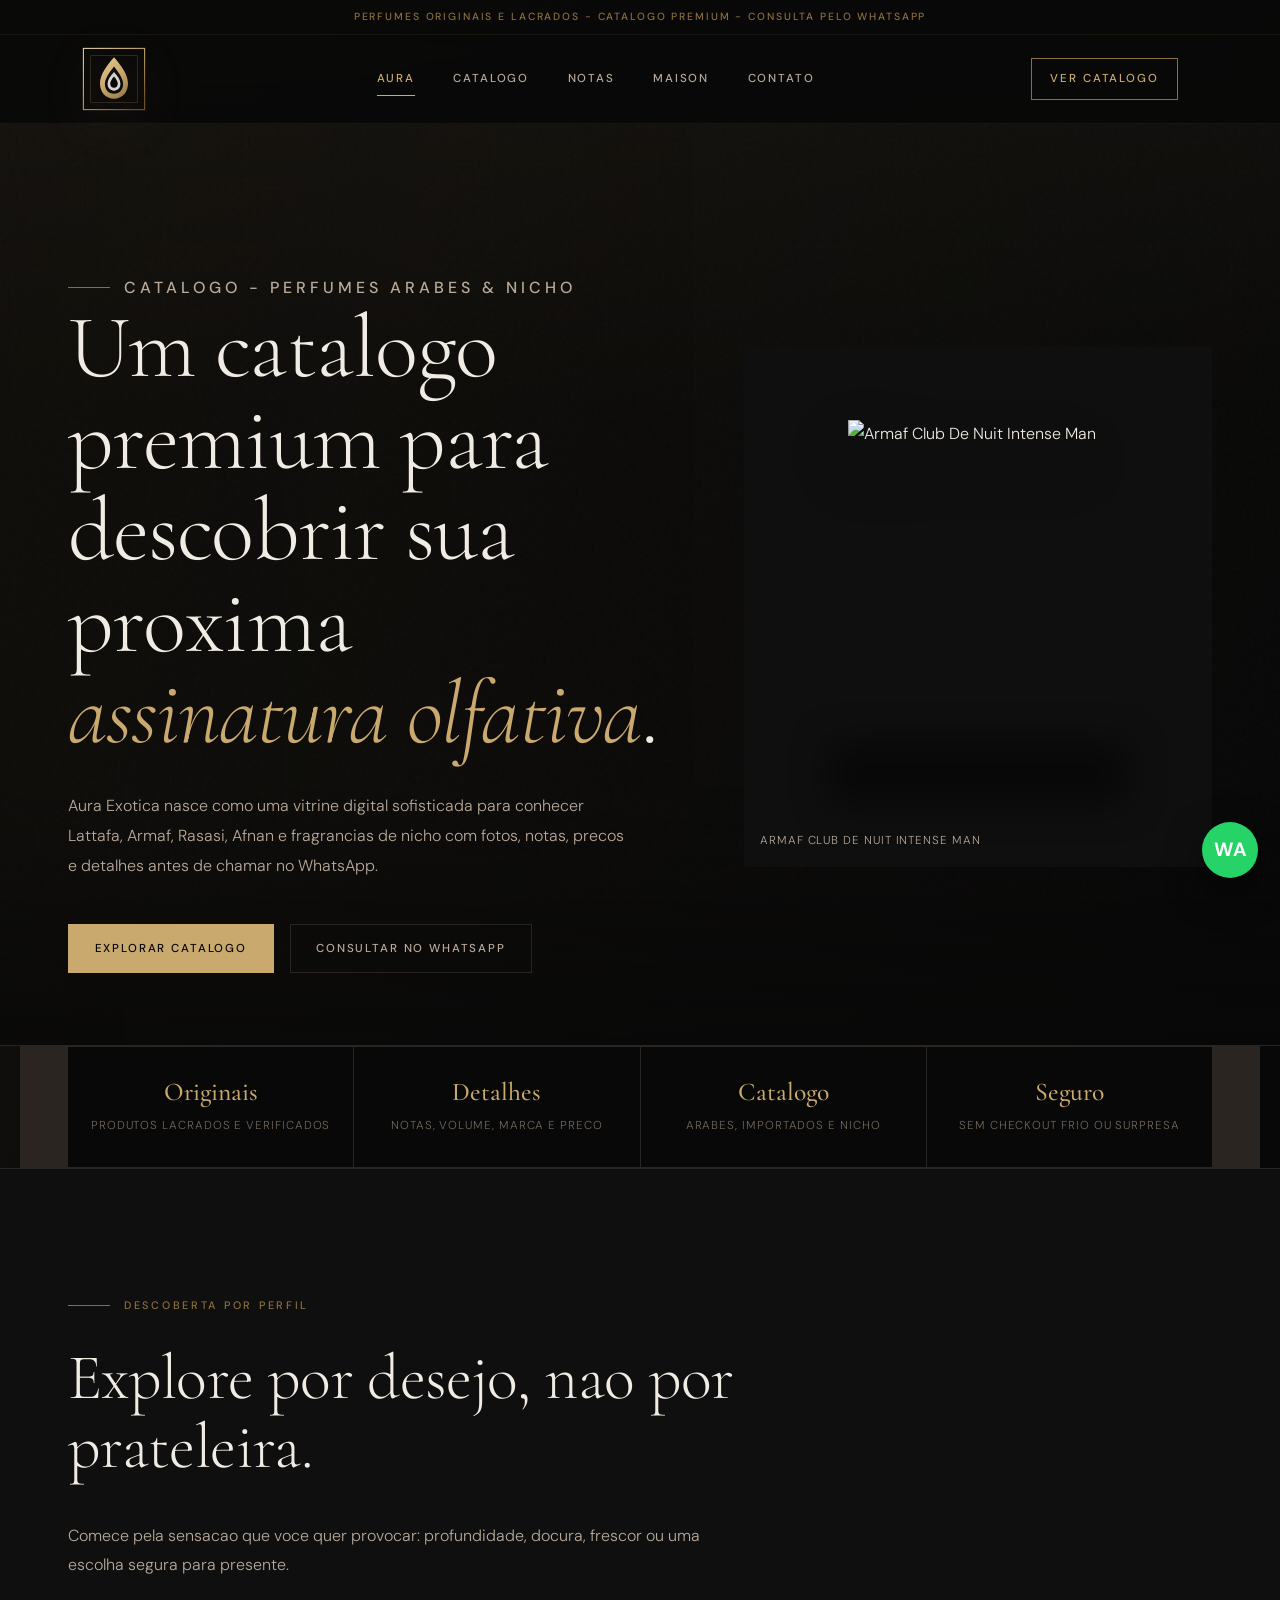
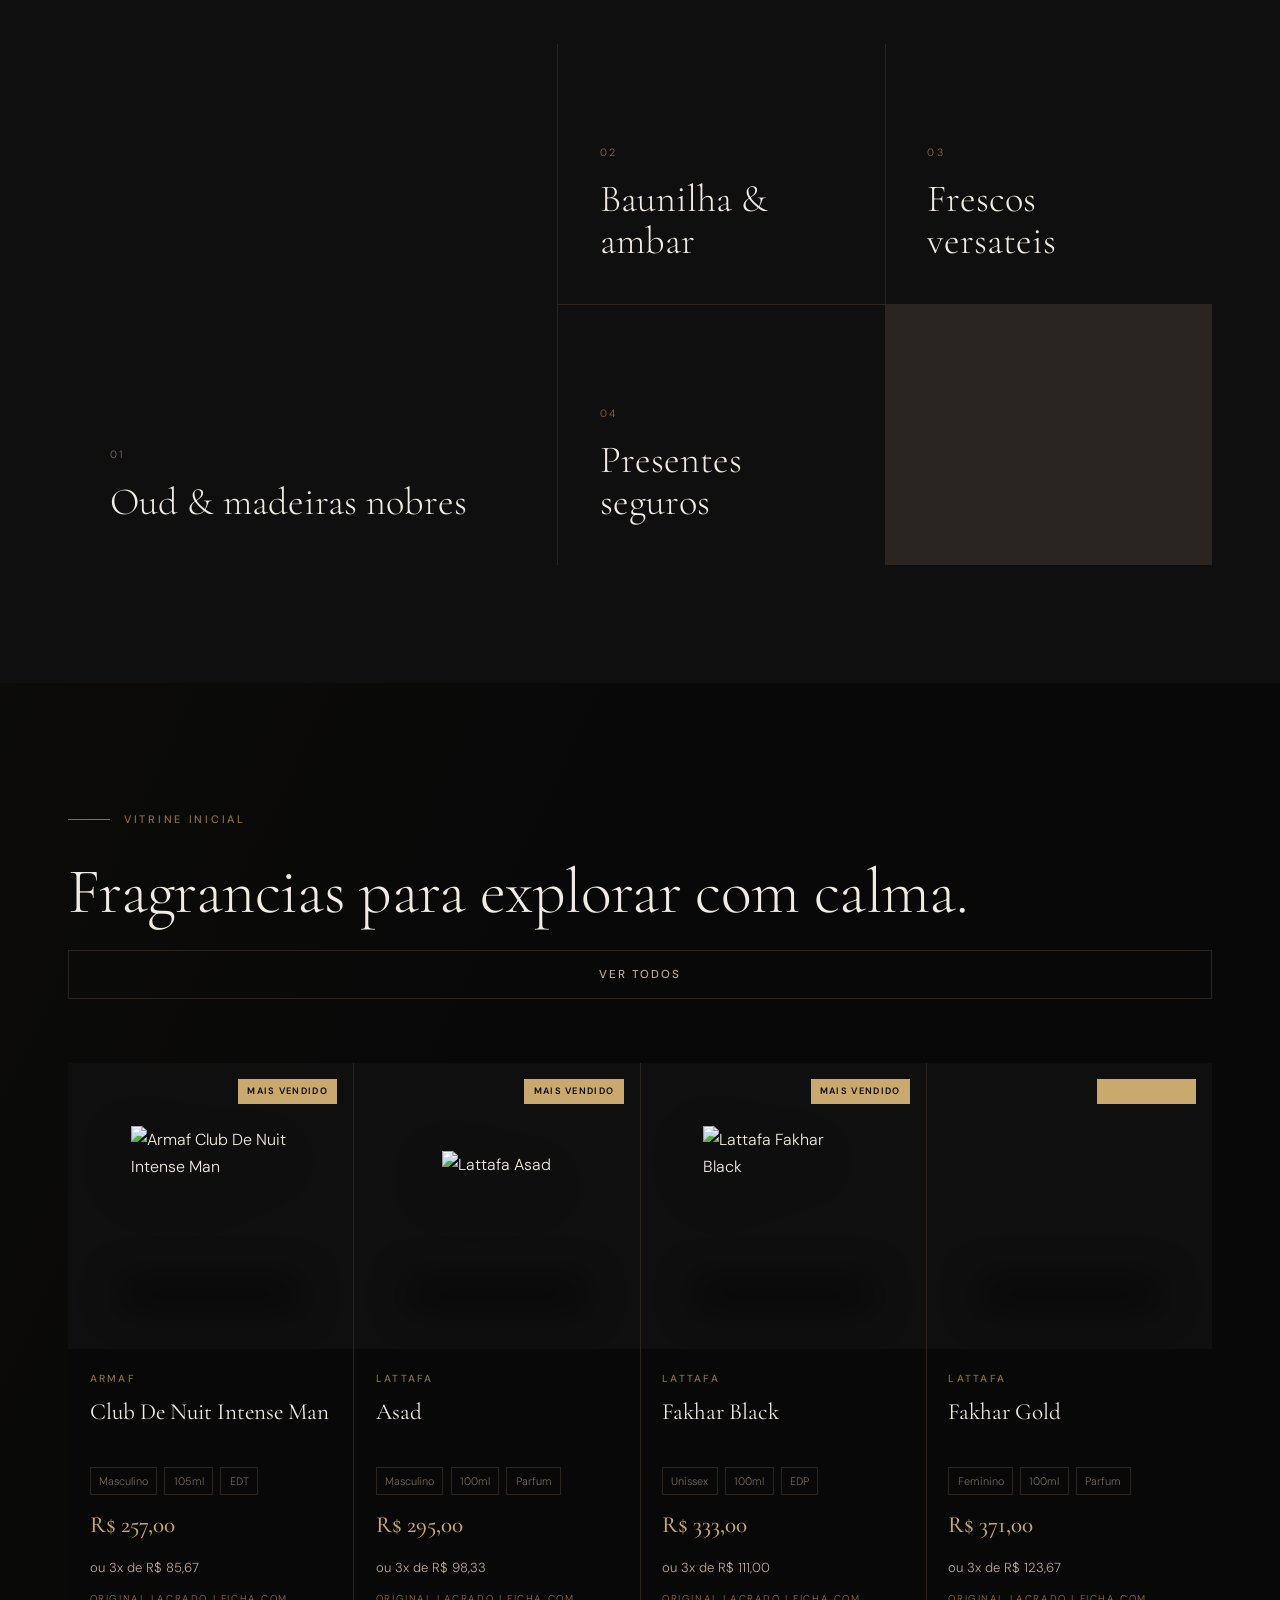
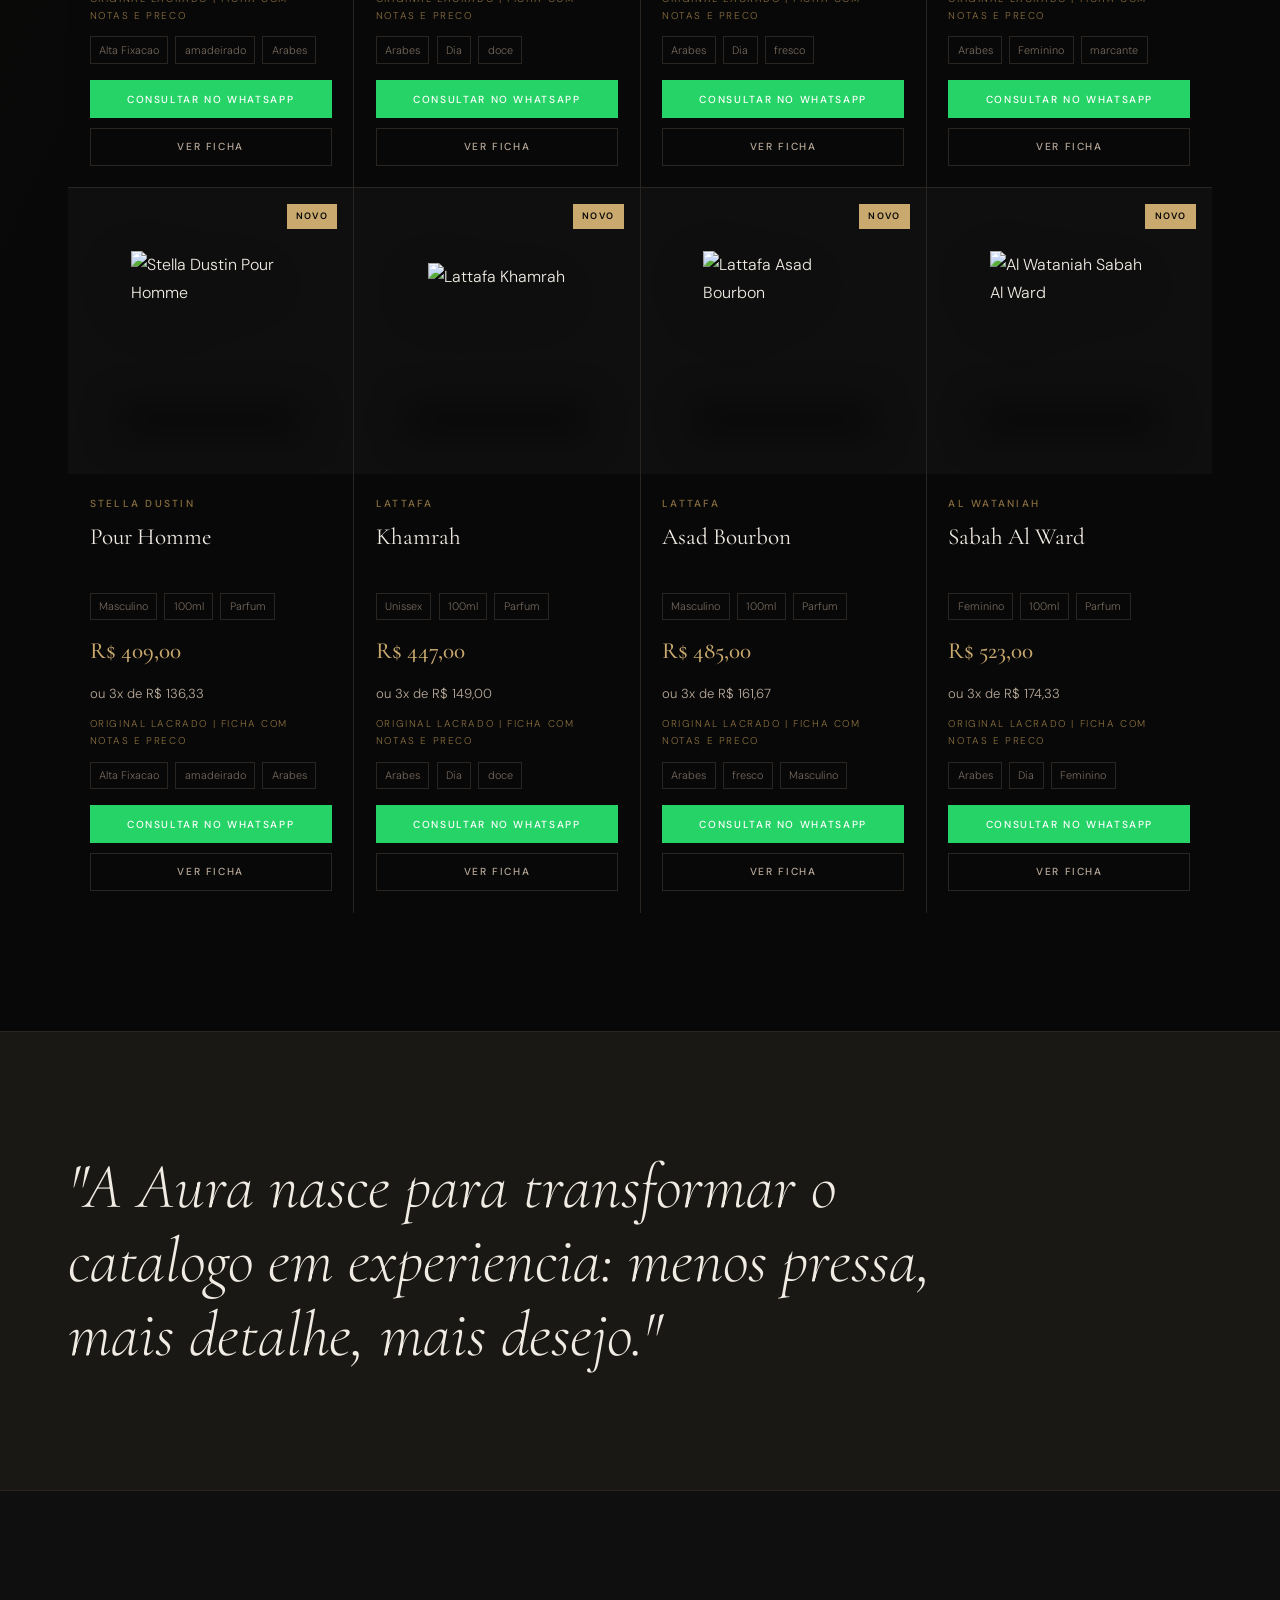
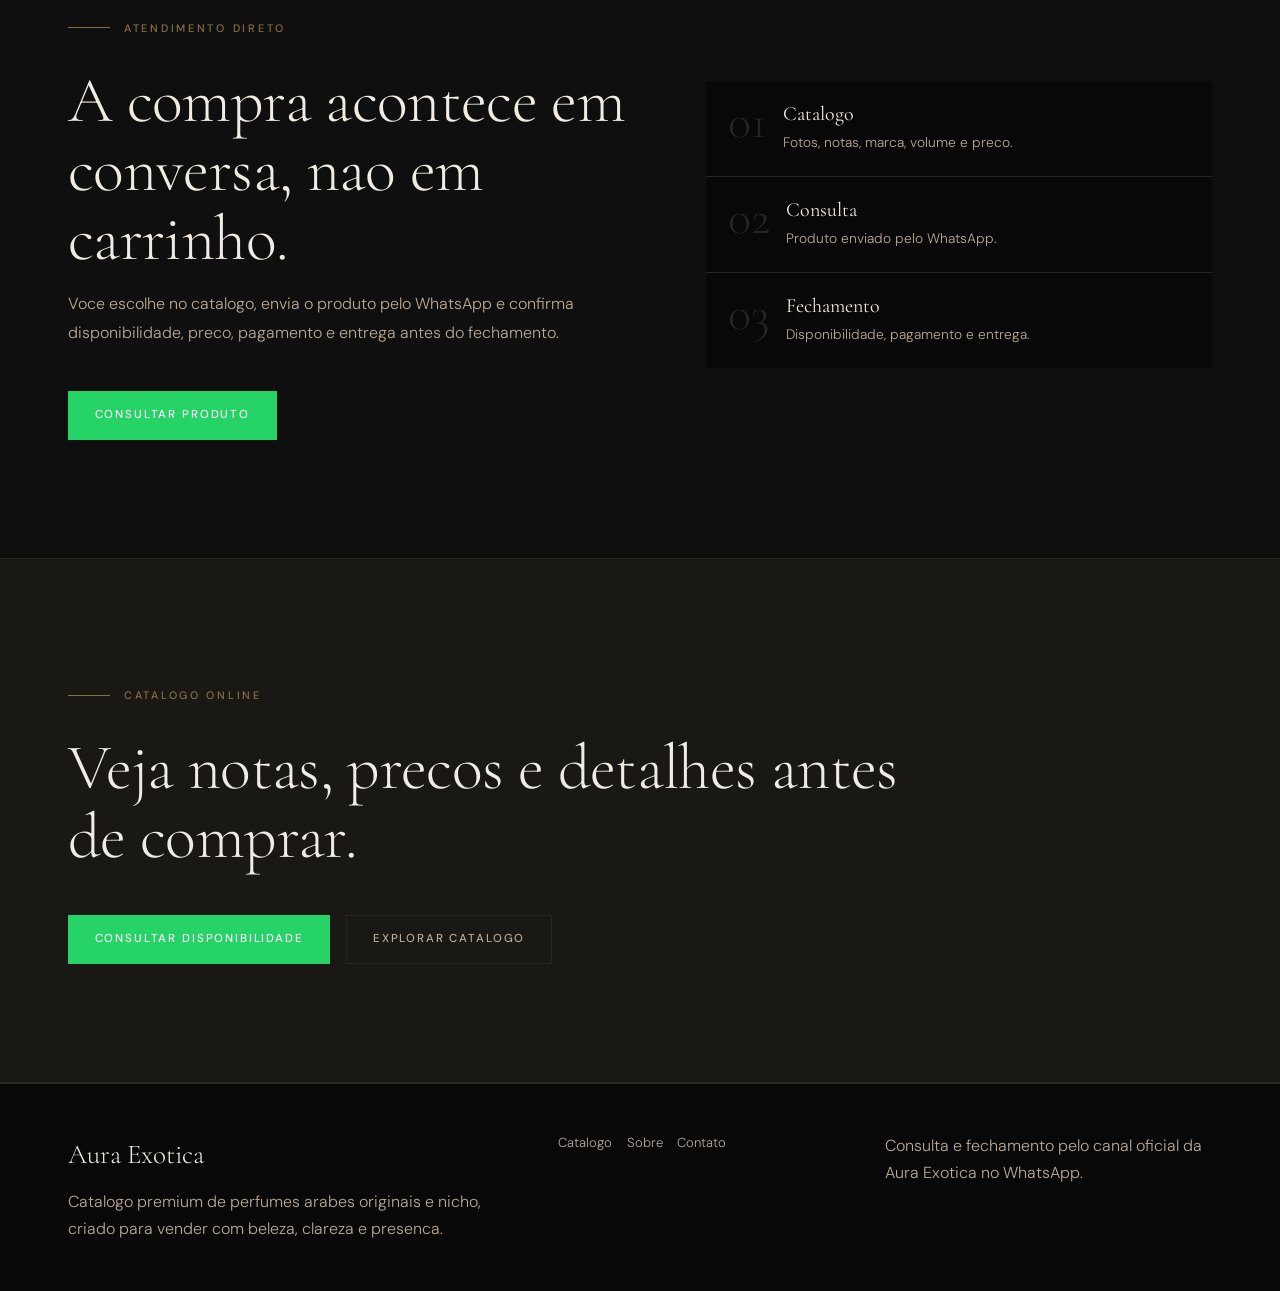
==== commit bdfe6356: "Update" ====
--- a/index.html
+++ b/index.html
@@ -4,12 +4,12 @@
   <meta charset="UTF-8">
   <meta name="viewport" content="width=device-width, initial-scale=1.0">
   <title>Aura Exotica | Perfumes Arabes Originais & Nicho Premium</title>
-  <meta name="description" content="Aura Exotica e uma curadoria premium de perfumes arabes originais e fragrancias nicho, com compra assistida, orientacao olfativa e atendimento pelo WhatsApp.">
+  <meta name="description" content="Aura Exotica e um catalogo online premium de perfumes arabes originais e fragrancias nicho, com notas, precos, detalhes e atendimento pelo WhatsApp.">
   <meta name="robots" content="index, follow">
   <meta name="theme-color" content="#080808">
   <link rel="canonical" href="https://auraexotica.com.br/">
   <meta property="og:title" content="Aura Exotica | Perfumes Arabes & Nicho">
-  <meta property="og:description" content="Curadoria premium de fragrancias do Oriente e nicho com atendimento consultivo via WhatsApp.">
+  <meta property="og:description" content="Catalogo premium de fragrancias do Oriente e nicho com notas, precos e atendimento via WhatsApp.">
   <meta property="og:type" content="website">
   <meta property="og:url" content="https://auraexotica.com.br/">
   <link rel="preconnect" href="https://fonts.googleapis.com">
@@ -22,7 +22,7 @@
 </head>
 <body data-page="home">
   <header class="main-header">
-    <div class="topbar"><div class="container">Perfumes originais e lacrados - Curadoria olfativa - Compra assistida pelo WhatsApp</div></div>
+    <div class="topbar"><div class="container">Perfumes originais e lacrados - Catalogo premium - Consulta pelo WhatsApp</div></div>
     <div class="container nav">
       <a class="brand" href="index.html" aria-label="Aura Exotica">
         <img src="assets/aura-mark.svg" alt="">
@@ -30,12 +30,12 @@
       </a>
       <nav class="nav-links" aria-label="Principal">
         <a aria-current="page" href="index.html">Aura</a>
-        <a href="catalogo.html">Curadoria</a>
-        <a href="blog.html">Guias</a>
+        <a href="catalogo.html">Catalogo</a>
+        <a href="blog.html">Notas</a>
         <a href="sobre.html">Maison</a>
-        <a href="contato.html">Concierge</a>
+        <a href="contato.html">Contato</a>
       </nav>
-      <a class="btn btn-gold nav-cta" href="catalogo.html">Ver curadoria</a>
+      <a class="btn btn-gold nav-cta" href="catalogo.html">Ver catalogo</a>
       <button class="mobile-menu-toggle" type="button" aria-expanded="false" aria-label="Abrir menu">Menu</button>
     </div>
     <nav class="mobile-panel" aria-label="Menu mobile">
@@ -47,12 +47,12 @@
     <section class="hero">
       <div class="container hero-grid">
         <div class="hero-copy">
-          <p class="eyebrow">Curadoria - Perfumes Arabes & Nicho</p>
-          <h1>Perfumes arabes originais para encontrar sua <em>assinatura olfativa</em>.</h1>
-          <p>Uma boutique digital para descobrir Lattafa, Armaf, Rasasi, Afnan e fragrancias de nicho com ficha clara, produto original e atendimento humano antes de comprar.</p>
+          <p class="eyebrow">Catalogo - Perfumes Arabes & Nicho</p>
+          <h1>Um catalogo premium para descobrir sua proxima <em>assinatura olfativa</em>.</h1>
+          <p>Aura Exotica nasce como uma vitrine digital sofisticada para conhecer Lattafa, Armaf, Rasasi, Afnan e fragrancias de nicho com fotos, notas, precos e detalhes antes de chamar no WhatsApp.</p>
           <div class="hero-actions">
-            <a class="btn btn-gold" href="catalogo.html">Explorar curadoria</a>
-            <a class="btn btn-outline" target="_blank" rel="noopener" href="https://wa.me/5511999999999?text=Ol%C3%A1!%20Quero%20ajuda%20para%20escolher%20um%20perfume%20na%20Aura%20Exotica.">Falar com a Aura</a>
+            <a class="btn btn-gold" href="catalogo.html">Explorar catalogo</a>
+            <a class="btn btn-outline" target="_blank" rel="noopener" href="https://wa.me/5511999999999?text=Ol%C3%A1!%20Quero%20consultar%20um%20perfume%20do%20cat%C3%A1logo%20Aura%20Exotica.">Consultar no WhatsApp</a>
           </div>
         </div>
         <div id="hero-showcase" class="hero-showcase hero-showcase-feature" aria-label="Produtos em destaque"></div>
@@ -62,8 +62,8 @@
     <section class="trust-strip" aria-label="Compromissos Aura Exotica">
       <div class="container trust-strip-grid">
         <div><strong>Originais</strong><span>Produtos lacrados e verificados</span></div>
-        <div><strong>Humano</strong><span>Compra assistida no WhatsApp</span></div>
-        <div><strong>Curadoria</strong><span>Arabes, importados e nicho</span></div>
+        <div><strong>Detalhes</strong><span>Notas, volume, marca e preco</span></div>
+        <div><strong>Catalogo</strong><span>Arabes, importados e nicho</span></div>
         <div><strong>Seguro</strong><span>Sem checkout frio ou surpresa</span></div>
       </div>
     </section>
@@ -72,7 +72,7 @@
       <div class="container">
         <div class="section-head">
           <div>
-            <p class="eyebrow">Descoberta guiada</p>
+            <p class="eyebrow">Descoberta por perfil</p>
             <h2 class="section-title">Explore por desejo, nao por prateleira.</h2>
           </div>
           <p class="section-lead">Comece pela sensacao que voce quer provocar: profundidade, docura, frescor ou uma escolha segura para presente.</p>
@@ -90,8 +90,8 @@
       <div class="container">
         <div class="section-head">
           <div>
-            <p class="eyebrow">Curadoria inicial</p>
-            <h2 class="section-title">Fragrancias escolhidas para virar assinatura.</h2>
+            <p class="eyebrow">Vitrine inicial</p>
+            <h2 class="section-title">Fragrancias para explorar com calma.</h2>
           </div>
           <a class="btn btn-outline" href="catalogo.html">Ver todos</a>
         </div>
@@ -101,23 +101,23 @@
 
     <section class="section story-band">
       <div class="container">
-        <blockquote>"A Aura nasce pequena por escolha: cada recomendacao precisa ter contexto, criterio e presenca."</blockquote>
+        <blockquote>"A Aura nasce para transformar o catalogo em experiencia: menos pressa, mais detalhe, mais desejo."</blockquote>
       </div>
     </section>
 
-    <section class="section concierge-section">
-      <div class="container concierge-grid">
+    <section class="section service-section">
+      <div class="container service-grid">
         <div>
-          <p class="eyebrow">Concierge olfativo</p>
+          <p class="eyebrow">Atendimento direto</p>
           <h2 class="section-title">A compra acontece em conversa, nao em carrinho.</h2>
-          <p class="section-lead">Voce envia o produto ou descreve o perfil desejado. A Aura confirma disponibilidade, compara opcoes, orienta intensidade e combina pagamento e entrega antes do fechamento.</p>
+          <p class="section-lead">Voce escolhe no catalogo, envia o produto pelo WhatsApp e confirma disponibilidade, preco, pagamento e entrega antes do fechamento.</p>
           <div class="section-actions">
-            <a class="btn btn-whatsapp" target="_blank" rel="noopener" href="https://wa.me/5511999999999?text=Ol%C3%A1!%20Quero%20uma%20consultoria%20olfativa%20da%20Aura%20Exotica.">Pedir consultoria</a>
+            <a class="btn btn-whatsapp" target="_blank" rel="noopener" href="https://wa.me/5511999999999?text=Ol%C3%A1!%20Quero%20consultar%20um%20produto%20do%20cat%C3%A1logo%20Aura%20Exotica.">Consultar produto</a>
           </div>
         </div>
-        <div class="concierge-panel" aria-label="Como a Aura recomenda">
-          <div><span>01</span><strong>Perfil</strong><p>Ocasiao, clima, gosto e intensidade.</p></div>
-          <div><span>02</span><strong>Selecao</strong><p>Opcoes reais dentro da curadoria.</p></div>
+        <div class="service-panel" aria-label="Como comprar na Aura">
+          <div><span>01</span><strong>Catalogo</strong><p>Fotos, notas, marca, volume e preco.</p></div>
+          <div><span>02</span><strong>Consulta</strong><p>Produto enviado pelo WhatsApp.</p></div>
           <div><span>03</span><strong>Fechamento</strong><p>Disponibilidade, pagamento e entrega.</p></div>
         </div>
       </div>
@@ -125,10 +125,10 @@
 
     <section class="section cta-band">
       <div class="container">
-        <p class="eyebrow">Atendimento consultivo</p>
-        <h2 class="section-title">Nao sabe qual perfume combina com voce?</h2>
+        <p class="eyebrow">Catalogo online</p>
+        <h2 class="section-title">Veja notas, precos e detalhes antes de comprar.</h2>
         <div class="section-actions">
-          <a class="btn btn-whatsapp" target="_blank" rel="noopener" href="https://wa.me/5511999999999?text=Ol%C3%A1!%20Quero%20uma%20recomenda%C3%A7%C3%A3o%20de%20perfume.">Receber recomendacao</a>
+          <a class="btn btn-whatsapp" target="_blank" rel="noopener" href="https://wa.me/5511999999999?text=Ol%C3%A1!%20Quero%20consultar%20disponibilidade%20de%20um%20perfume.">Consultar disponibilidade</a>
           <a class="btn btn-outline" href="catalogo.html">Explorar catalogo</a>
         </div>
       </div>
@@ -137,9 +137,9 @@
 
   <footer class="main-footer">
     <div class="container footer-grid">
-      <div><h3>Aura Exotica</h3><p>Perfumes arabes originais e nicho com curadoria, criterio e atendimento humano.</p></div>
+      <div><h3>Aura Exotica</h3><p>Catalogo premium de perfumes arabes originais e nicho, criado para vender com beleza, clareza e presenca.</p></div>
       <div class="footer-links"><a href="catalogo.html">Catalogo</a><a href="sobre.html">Sobre</a><a href="contato.html">Contato</a></div>
-      <div><p>Compra assistida pelo canal oficial da Aura Exotica no WhatsApp.</p></div>
+      <div><p>Consulta e fechamento pelo canal oficial da Aura Exotica no WhatsApp.</p></div>
     </div>
   </footer>
   <script src="script.js" defer></script>
--- a/style.css
+++ b/style.css
@@ -651,23 +651,23 @@
   line-height: 1.08;
 }
 
-.concierge-section {
+.service-section {
   background: var(--obsidian);
 }
 
-.concierge-grid {
+.service-grid {
   display: grid;
   gap: clamp(2rem, 6vw, 6rem);
   align-items: center;
 }
 
-.concierge-panel {
+.service-panel {
   display: grid;
   gap: 1px;
   background: var(--char);
 }
 
-.concierge-panel > div {
+.service-panel > div {
   display: grid;
   grid-template-columns: auto 1fr;
   gap: 0.4rem 1rem;
@@ -676,7 +676,7 @@
   padding: 1.35rem;
 }
 
-.concierge-panel span,
+.service-panel span,
 .assurance-card > span {
   grid-row: span 2;
   color: var(--char);
@@ -686,7 +686,7 @@
   line-height: 0.8;
 }
 
-.concierge-panel strong {
+.service-panel strong {
   color: var(--cream);
   font-family: var(--font-display);
   font-size: 1.25rem;
@@ -694,7 +694,7 @@
   line-height: 1.1;
 }
 
-.concierge-panel p {
+.service-panel p {
   margin: 0;
   color: var(--sand);
   font-size: 0.86rem;
@@ -1469,7 +1469,7 @@
     grid-template-columns: repeat(3, minmax(0, 1fr));
   }
 
-  .concierge-grid,
+  .service-grid,
   .product-detail {
     grid-template-columns: minmax(0, 1fr) minmax(320px, 0.9fr);
   }
